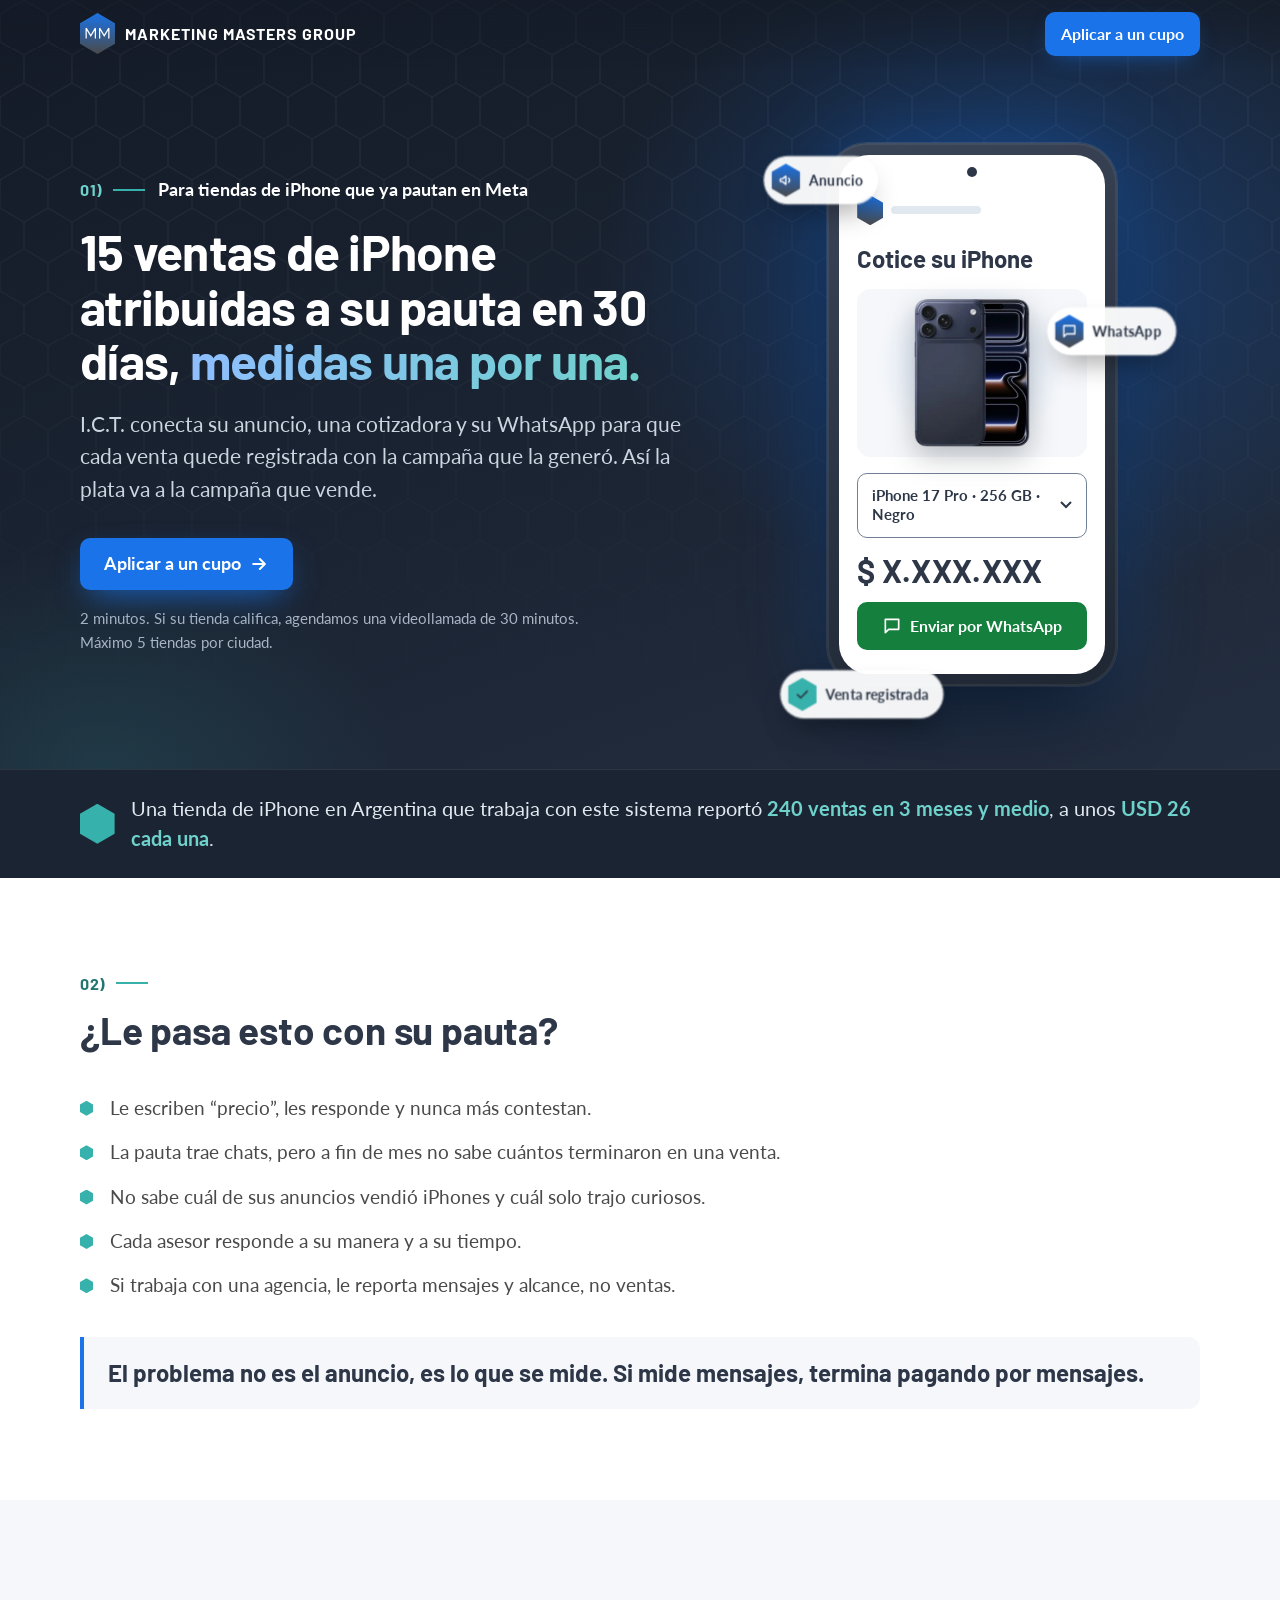
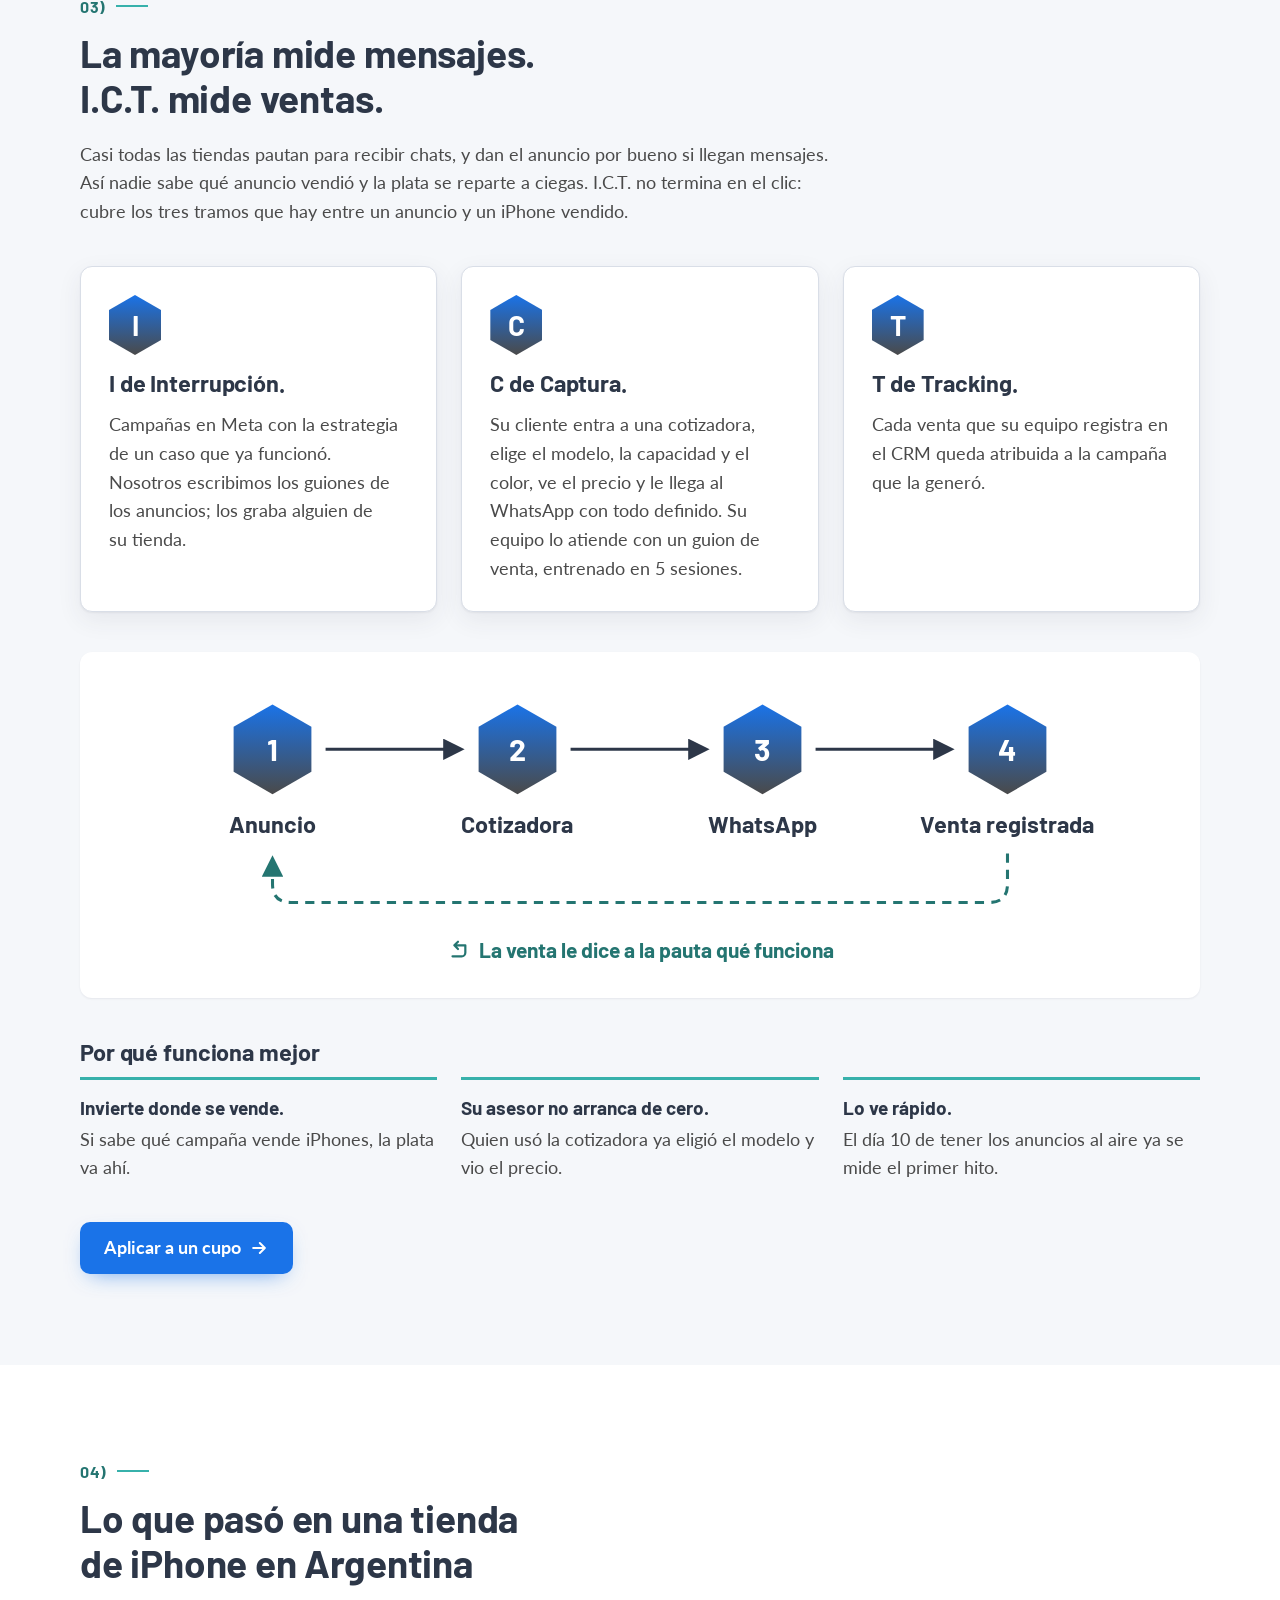
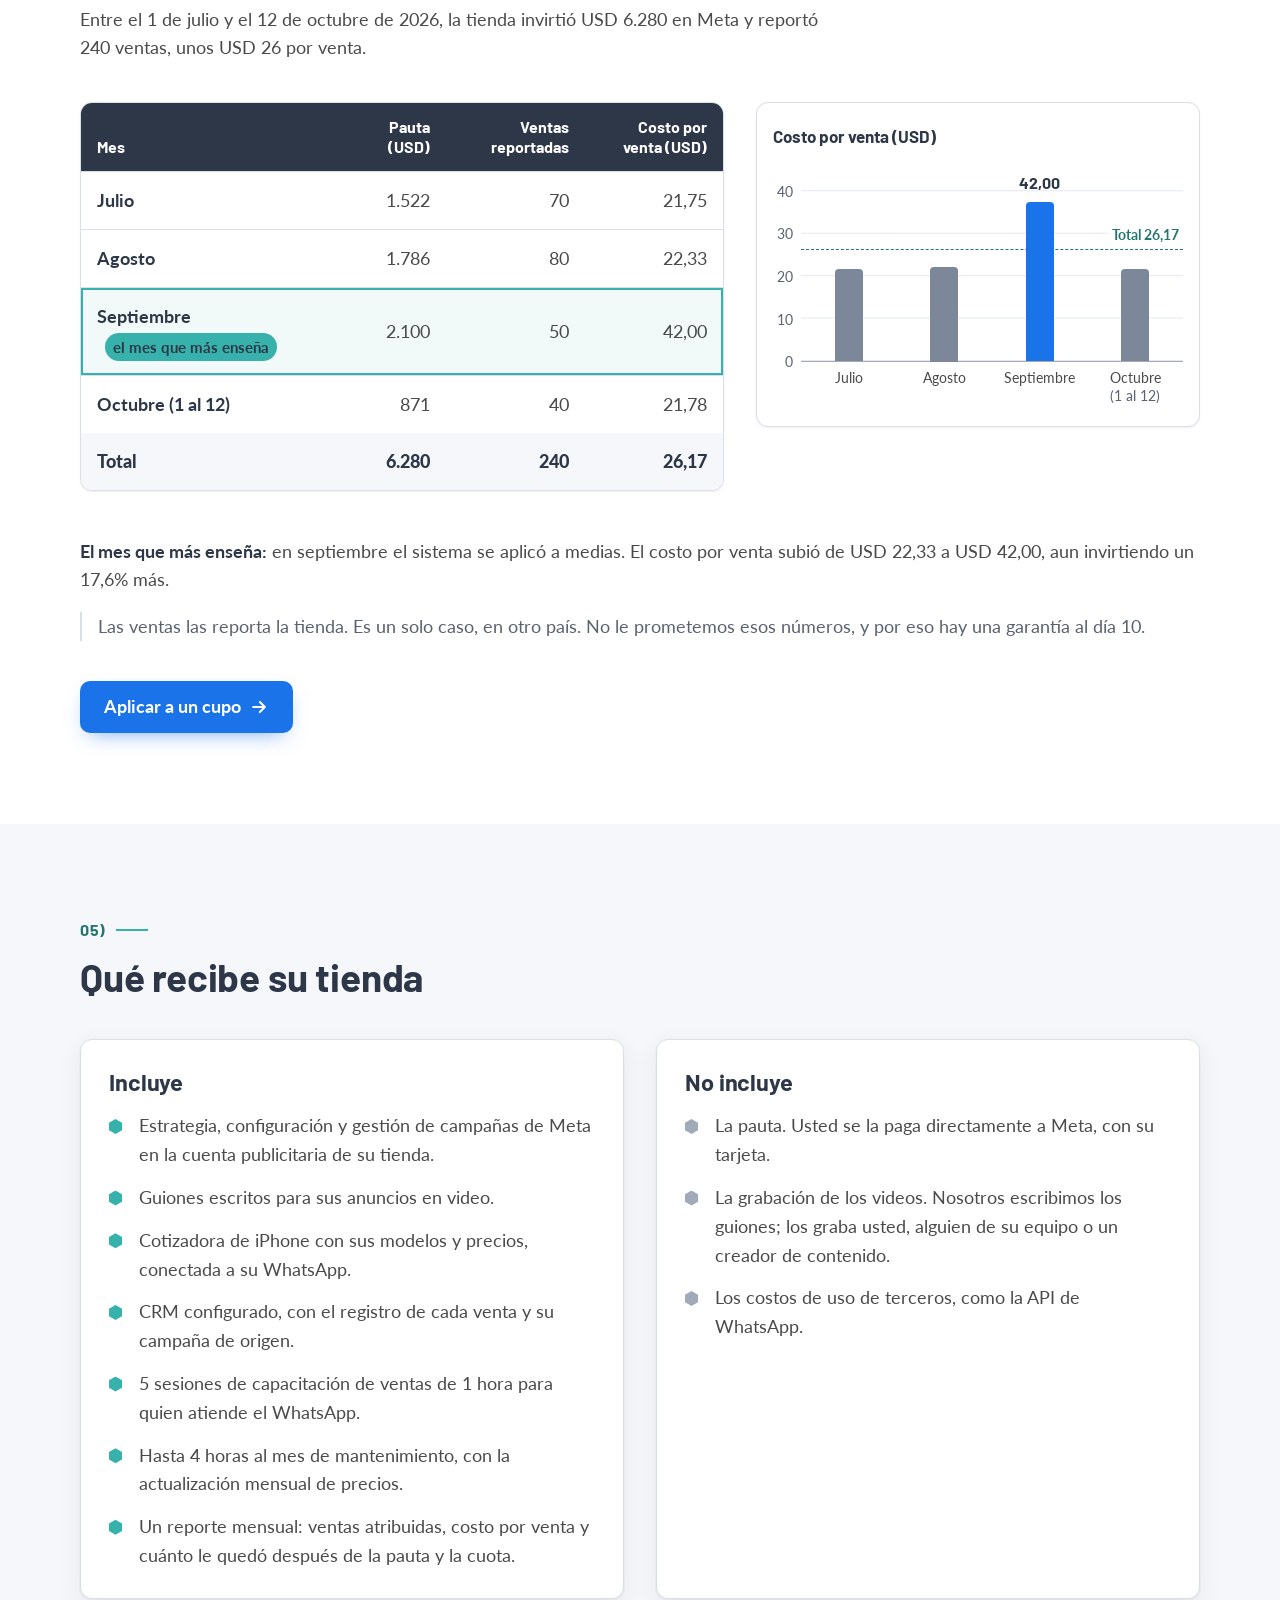
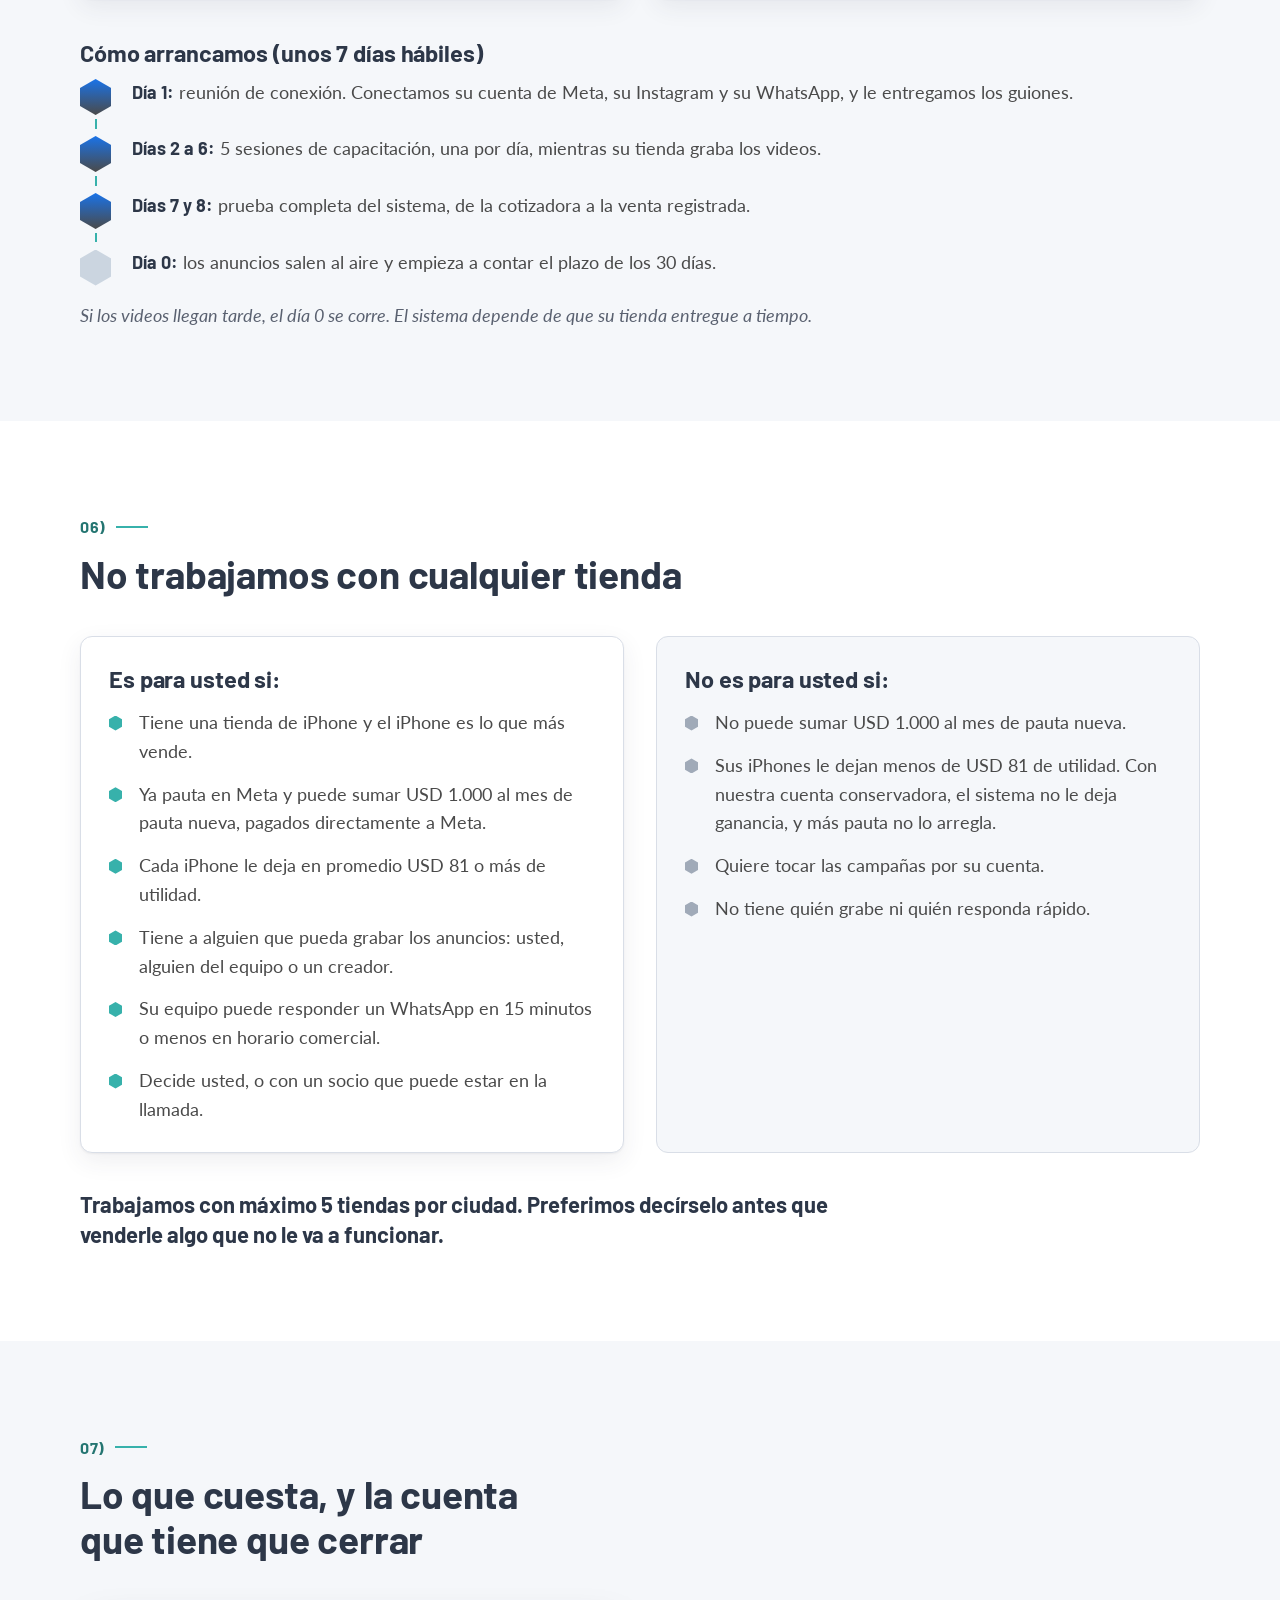
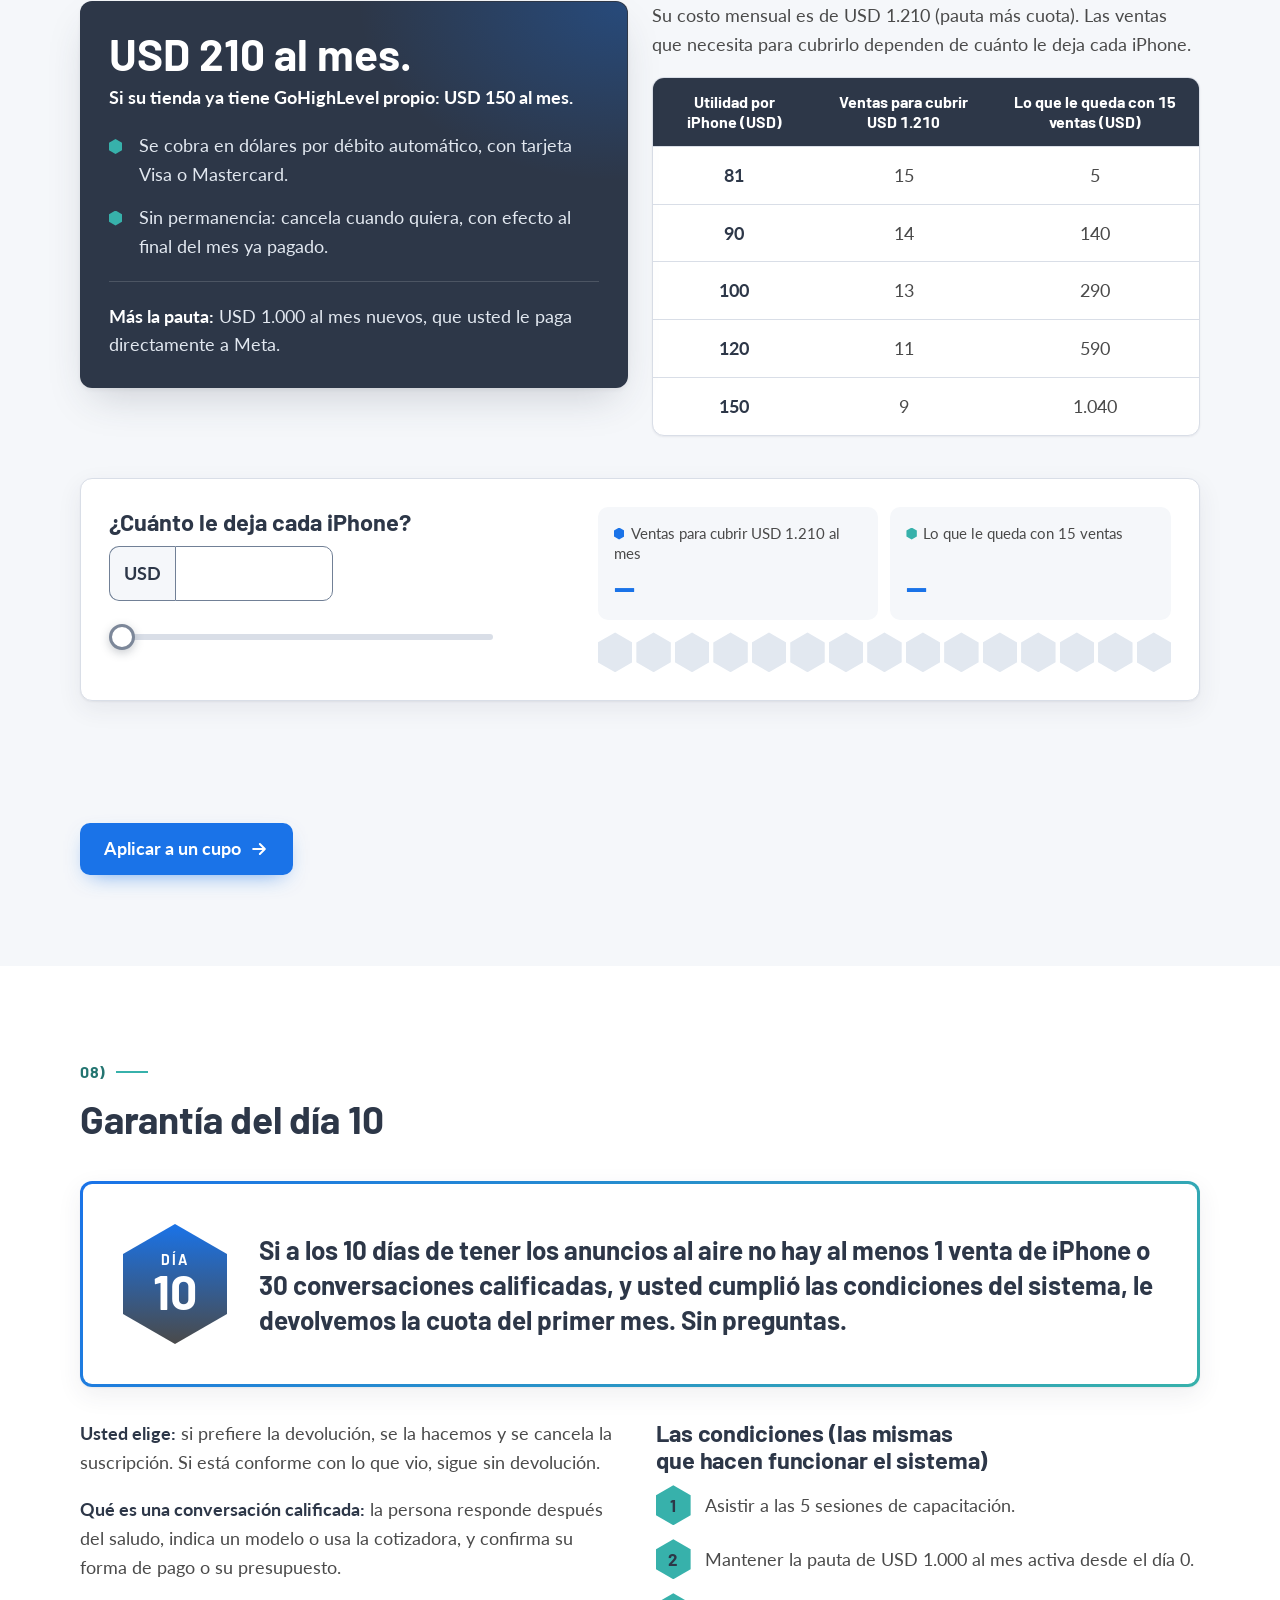
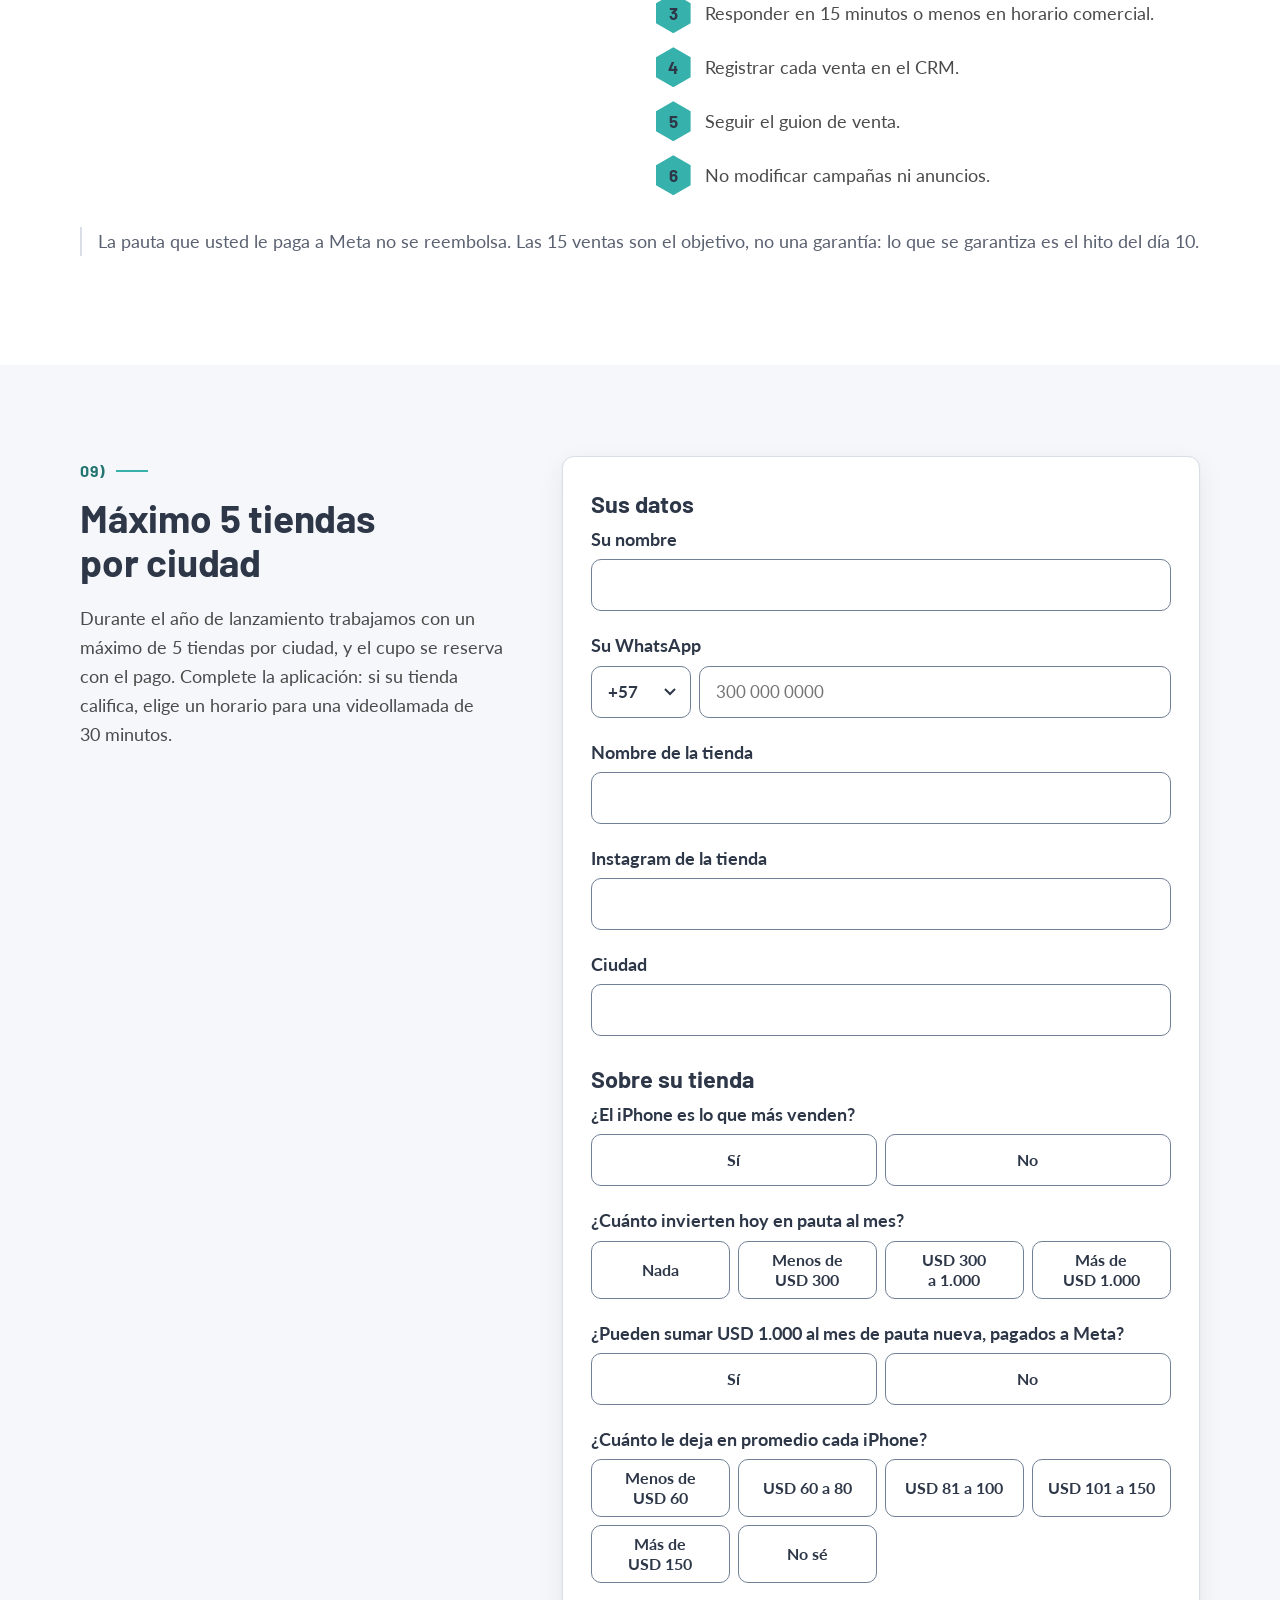
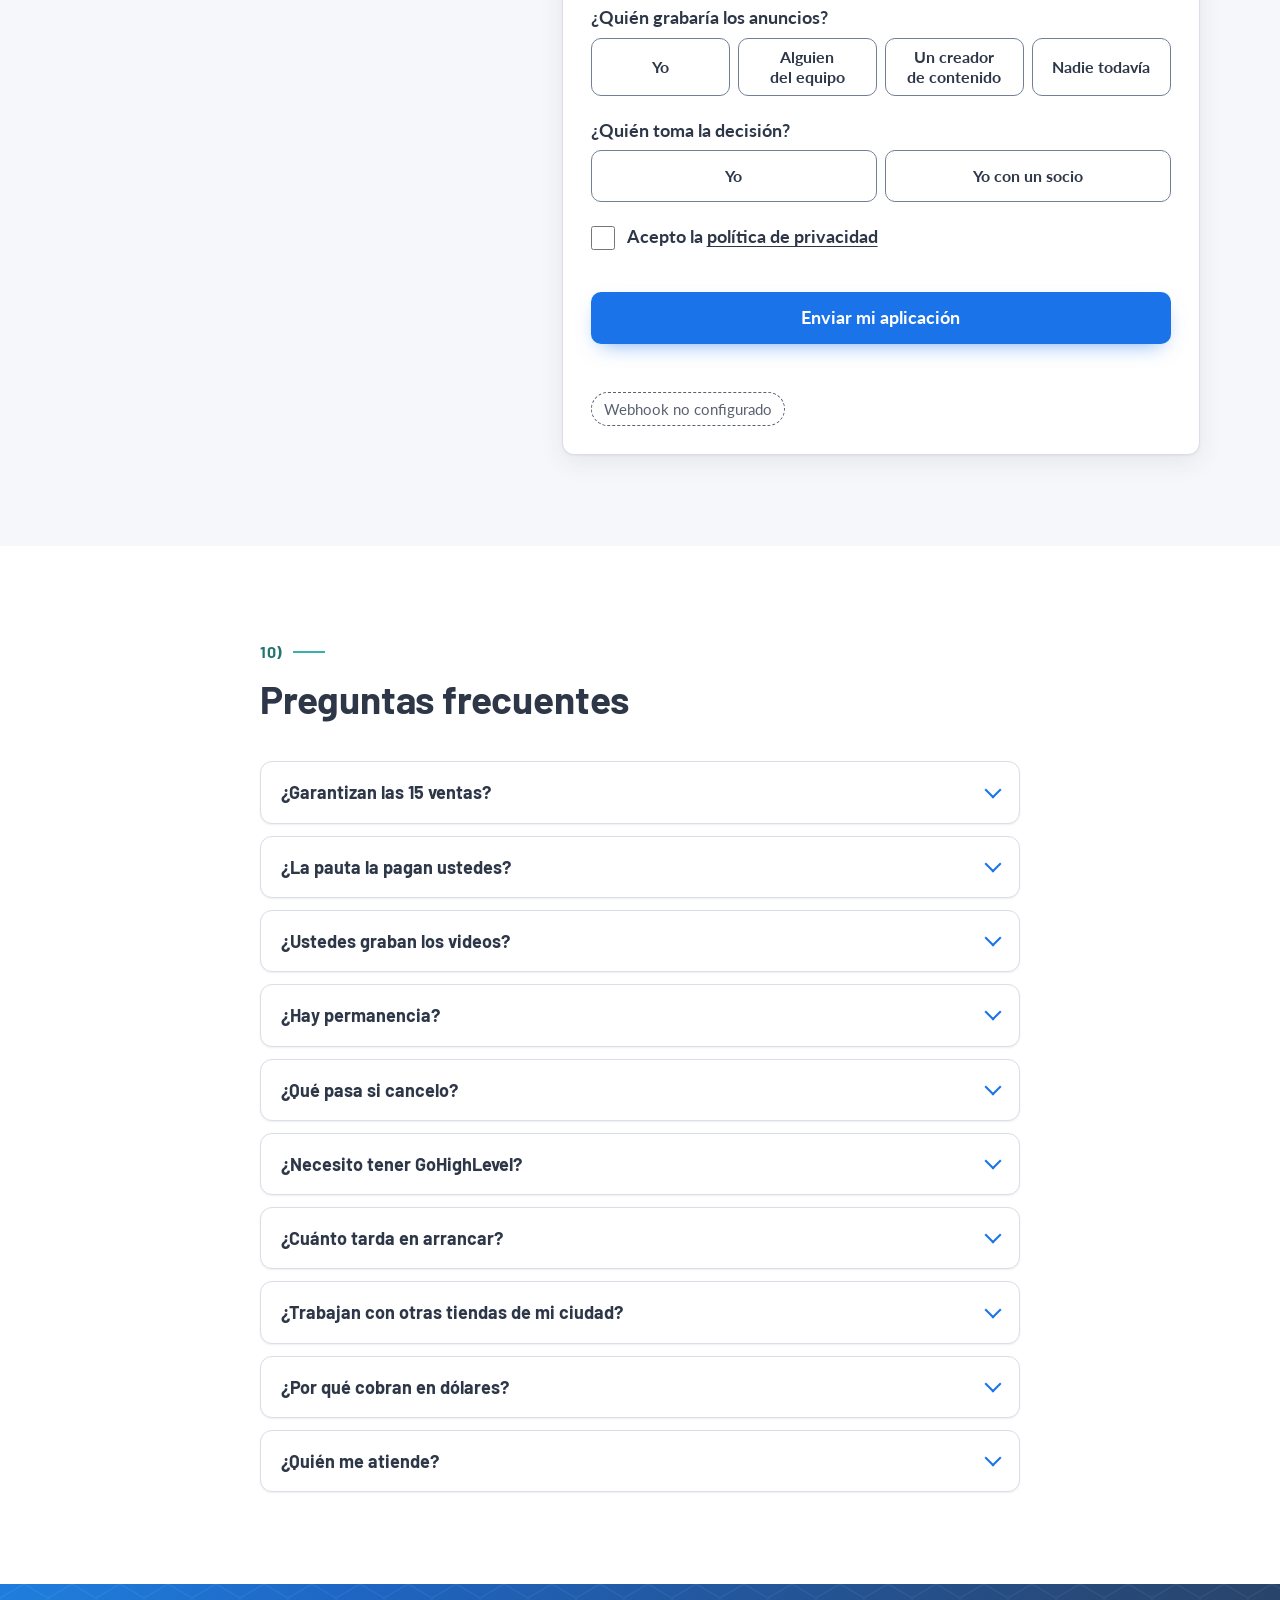
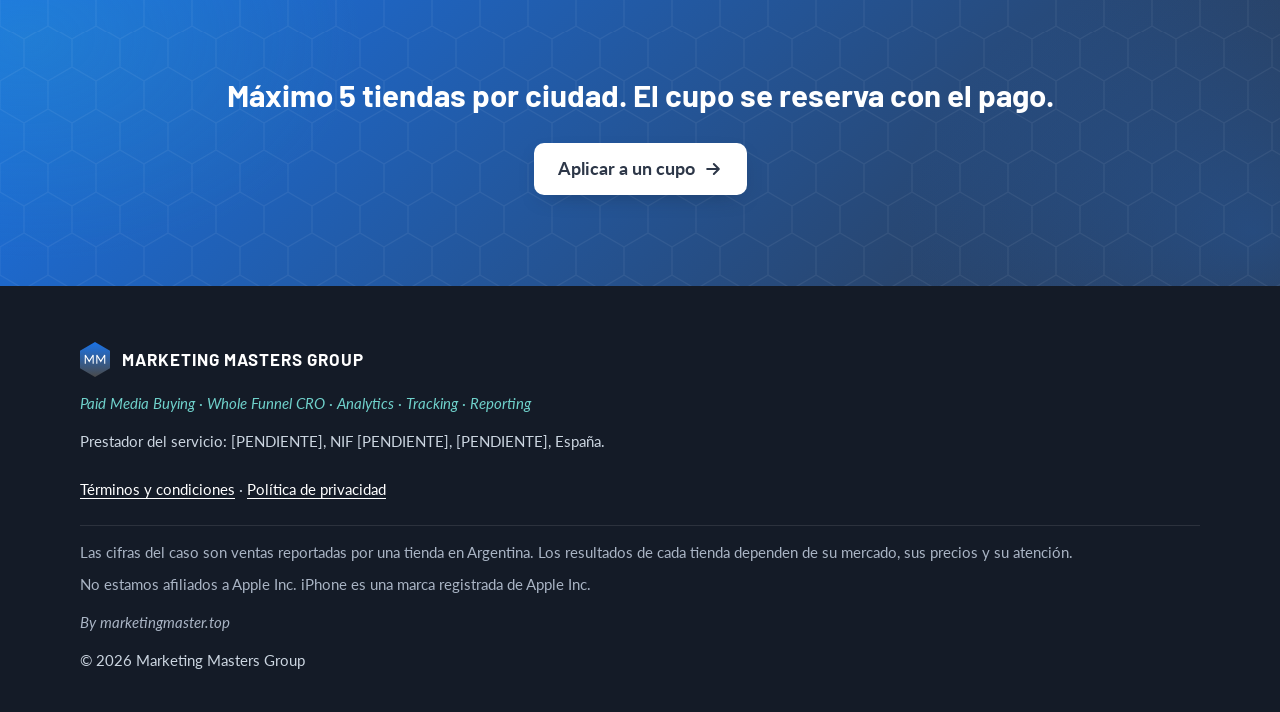
==== index.html @ c6dedbcb "Hero: imagen real del iPhone en la cotizadora, sin el logo de Apple - Reemplaza la silueta genérica " ====
<!DOCTYPE html>
<html lang="es-CO">
<head>
  <meta charset="utf-8">
  <meta name="viewport" content="width=device-width, initial-scale=1, viewport-fit=cover">
  <title>I.C.T. | Ventas de iPhone medidas una por una — Marketing Masters Group</title>
  <!-- Subtítulo del hero recortado a 155 caracteres o menos (se quitó la segunda frase). -->
  <meta name="description" content="I.C.T. conecta su anuncio, una cotizadora y su WhatsApp para que cada venta quede registrada con la campaña que la generó.">
  <!-- BETA: quitar esta línea cuando salga la versión definitiva. -->
  <meta name="robots" content="noindex, nofollow">
  <meta name="theme-color" content="#2D3748">

  <!-- Open Graph / Twitter.
       [PENDIENTE] og:image, twitter:image y og:url tienen que ser URLs ABSOLUTAS
       (https://dominio/...) para que Facebook y WhatsApp muestren la vista previa.
       Completar cuando se defina el dominio. -->
  <meta property="og:type" content="website">
  <meta property="og:locale" content="es_CO">
  <meta property="og:site_name" content="Marketing Masters Group">
  <meta property="og:title" content="I.C.T. | Ventas de iPhone medidas una por una — Marketing Masters Group">
  <meta property="og:description" content="I.C.T. conecta su anuncio, una cotizadora y su WhatsApp para que cada venta quede registrada con la campaña que la generó.">
  <meta property="og:image" content="assets/img/og-image.png">
  <meta property="og:image:width" content="1200">
  <meta property="og:image:height" content="630">
  <meta property="og:image:alt" content="15 ventas de iPhone atribuidas a su pauta en 30 días, medidas una por una. Máximo 5 tiendas por ciudad.">
  <meta name="twitter:card" content="summary_large_image">
  <meta name="twitter:title" content="I.C.T. | Ventas de iPhone medidas una por una — Marketing Masters Group">
  <meta name="twitter:description" content="I.C.T. conecta su anuncio, una cotizadora y su WhatsApp para que cada venta quede registrada con la campaña que la generó.">
  <meta name="twitter:image" content="assets/img/og-image.png">

  <link rel="icon" href="assets/img/logo-mmg.svg" type="image/svg+xml">
  <link rel="icon" href="assets/img/favicon-32.png" sizes="32x32" type="image/png">
  <link rel="apple-touch-icon" href="assets/img/apple-touch-icon.png">

  <link rel="preconnect" href="https://fonts.googleapis.com">
  <link rel="preconnect" href="https://fonts.gstatic.com" crossorigin>
  <!-- Google Fonts sin bloquear el primer pintado (display=swap muestra la fuente de respaldo mientras carga). -->
  <link rel="preload" as="style" href="https://fonts.googleapis.com/css2?family=Barlow:wght@700&amp;family=Lato:ital,wght@0,400;0,700;0,900;1,400&amp;display=swap">
  <link rel="stylesheet" href="https://fonts.googleapis.com/css2?family=Barlow:wght@700&amp;family=Lato:ital,wght@0,400;0,700;0,900;1,400&amp;display=swap" media="print" onload="this.media='all'">
  <noscript><link rel="stylesheet" href="https://fonts.googleapis.com/css2?family=Barlow:wght@700&amp;family=Lato:ital,wght@0,400;0,700;0,900;1,400&amp;display=swap"></noscript>
  <link rel="stylesheet" href="assets/css/styles.css">

  <script>
    // Titular A/B: se decide ANTES de pintar para que no parpadee.
    // Prioridad: ?h=a|b en la URL > variante ya vista en la sesión. Si no hay
    // ninguna, main.js aplica CONFIG.titularPorDefecto (el CSS muestra la A).
    (function () {
      try {
        var h = (new URLSearchParams(location.search).get("h") || "").toLowerCase();
        if (h !== "a" && h !== "b") {
          h = String(JSON.parse(sessionStorage.getItem("ict_variante") || "null") || "").toLowerCase();
        }
        if (h === "a" || h === "b") document.documentElement.setAttribute("data-h", h);
      } catch (e) {}
    })();
  </script>
  <link rel="modulepreload" href="config.js">
  <script type="module" src="assets/js/main.js"></script>
</head>
<body class="con-cta-movil">
  <a class="saltar-al-contenido" href="#contenido">Saltar al contenido</a>

  <div id="encabezado" data-cta="#aplicar" data-tema="oscuro" data-progreso></div>

  <main id="contenido">

    <!-- ===================================================================
         01) HERO
         =================================================================== -->
    <section class="hero" id="hero" aria-labelledby="hero-titulo">
      <div class="contenedor hero__interior">
        <div class="hero__texto">
          <p class="hero__antetitulo">
            <span class="numero-seccion">01)</span>
            <span class="hero__antetitulo-texto">Para tiendas de iPhone que ya pautan en Meta</span>
          </p>
          <h1 id="hero-titulo">
            <span class="titular titular--a">15 ventas de iPhone atribuidas a su pauta en 30 días, <span class="resalte">medidas una por una.</span></span>
            <span class="titular titular--b">Un chat no es una venta. <span class="resalte">Sepa cuántos iPhones le vende cada anuncio.</span></span>
          </h1>
          <p class="hero__subtitulo">I.C.T. conecta su anuncio, una cotizadora y su WhatsApp para que cada venta quede registrada con la campaña que la generó. Así la plata va a la campaña que vende.</p>
          <a class="boton boton--primario boton--flecha boton--bloque-movil" href="#aplicar" data-cta="hero">Aplicar a un cupo<svg class="boton__flecha" width="20" height="20" viewBox="0 0 24 24" aria-hidden="true" focusable="false"><path d="M5 12h13M13 6l6 6-6 6" fill="none" stroke="currentColor" stroke-width="2.4" stroke-linecap="round" stroke-linejoin="round"/></svg></a>
          <p class="hero__debajo-boton">2 minutos. Si su tienda califica, agendamos una videollamada de 30 minutos. Máximo 5 tiendas por ciudad.</p>
        </div>

        <!-- Si CONFIG.videoHero tiene URL, main.js reemplaza el mock por el video. -->
        <div class="hero__visual" id="hero-visual">
          <div class="escena" data-inclinar>
            <div class="telefono-mock" role="img" aria-label="Ilustración de una cotizadora de iPhone conectada a WhatsApp">
              <div class="telefono-mock__pantalla">
                <div class="mock__tienda"><span class="mock__tienda-logo"></span><span class="mock__tienda-linea"></span></div>
                <p class="mock__titulo">Cotice su iPhone</p>
                <div class="mock__producto">
                  <!-- Imagen enviada por Jared, con el logo de Apple retirado (regla 6 de CLAUDE.md). -->
                  <picture>
                    <source srcset="assets/img/iphone-cotizadora.webp" type="image/webp">
                    <img src="assets/img/iphone-cotizadora.png" alt="" width="281" height="360" decoding="async">
                  </picture>
                </div>
                <div class="mock__selector">
                  <span>iPhone 17 Pro · 256 GB · Negro</span>
                  <svg width="12" height="8" viewBox="0 0 12 8" aria-hidden="true"><path d="M1 1l5 5 5-5" fill="none" stroke="#2D3748" stroke-width="2"/></svg>
                </div>
                <p class="mock__precio">$ X.XXX.XXX</p>
                <div class="mock__boton">
                  <svg width="20" height="20" viewBox="0 0 24 24" aria-hidden="true"><path d="M4 4h16v12H8l-4 4z" fill="none" stroke="currentColor" stroke-width="2" stroke-linejoin="round"/></svg>
                  Enviar por WhatsApp
                </div>
              </div>
            </div>
            <div class="flotante flotante--anuncio" aria-hidden="true">
              <div class="flotante__interior">
                <span class="flotante__icono"><svg width="16" height="16" viewBox="0 0 24 24"><path d="M4 10v4h3l5 4V6L7 10H4zM16 9a4 4 0 0 1 0 6" fill="none" stroke="currentColor" stroke-width="2" stroke-linecap="round" stroke-linejoin="round"/></svg></span>Anuncio
              </div>
            </div>
            <div class="flotante flotante--whatsapp" aria-hidden="true">
              <div class="flotante__interior">
                <span class="flotante__icono"><svg width="16" height="16" viewBox="0 0 24 24"><path d="M4 4h16v12H8l-4 4z" fill="none" stroke="currentColor" stroke-width="2" stroke-linejoin="round"/></svg></span>WhatsApp
              </div>
            </div>
            <div class="flotante flotante--venta" aria-hidden="true">
              <div class="flotante__interior">
                <span class="flotante__icono"><svg width="16" height="16" viewBox="0 0 24 24"><path d="M5 12.5l4.5 4.5L19 7.5" fill="none" stroke="currentColor" stroke-width="2.4" stroke-linecap="round" stroke-linejoin="round"/></svg></span>Venta registrada
              </div>
            </div>
          </div>
        </div>
      </div>
    </section>

    <!-- Franja de prueba -->
    <div class="franja-prueba">
      <div class="contenedor franja-prueba__interior">
        <span class="hex hex--chico" aria-hidden="true"></span>
        <p>Una tienda de iPhone en Argentina que trabaja con este sistema reportó <strong>240 ventas en 3 meses y medio</strong>, a unos <strong>USD 26 cada una</strong>.</p>
      </div>
    </div>

    <!-- Franja de cupos: solo se muestra si CONFIG.cupos tiene datos reales. -->
    <div class="cupos" id="cupos" hidden>
      <div class="contenedor">
        <ul class="chips" role="list" aria-label="Cupos por ciudad"></ul>
      </div>
    </div>

    <!-- ===================================================================
         02) EL PROBLEMA
         =================================================================== -->
    <section class="seccion" id="problema" aria-labelledby="problema-titulo">
      <div class="contenedor">
        <div class="seccion__cabecera revelar">
          <p class="numero-seccion">02)</p>
          <h2 id="problema-titulo">¿Le pasa esto con su pauta?</h2>
        </div>
        <ul class="lista-hex problema__lista revelar" role="list">
          <li>Le escriben “precio”, les responde y nunca más contestan.</li>
          <li>La pauta trae chats, pero a fin de mes no sabe cuántos terminaron en una venta.</li>
          <li>No sabe cuál de sus anuncios vendió iPhones y cuál solo trajo curiosos.</li>
          <li>Cada asesor responde a su manera y a su tiempo.</li>
          <!-- [PENDIENTE] validar este punto. Para quitarlo, borrar el <li> con data-pendiente="validar-agencias". -->
          <li data-pendiente="validar-agencias">Si trabaja con una agencia, le reporta mensajes y alcance, no ventas.</li>
        </ul>
        <p class="destacado revelar">El problema no es el anuncio, es lo que se mide. Si mide mensajes, termina pagando por mensajes.</p>
      </div>
    </section>

    <!-- ===================================================================
         03) CONTRASTE E I.C.T.
         =================================================================== -->
    <section class="seccion seccion--suave" id="ict" aria-labelledby="ict-titulo">
      <div class="contenedor">
        <div class="seccion__cabecera revelar">
          <p class="numero-seccion">03)</p>
          <h2 id="ict-titulo">La mayoría mide mensajes. I.C.T. mide ventas.</h2>
          <p>Casi todas las tiendas pautan para recibir chats, y dan el anuncio por bueno si llegan mensajes. Así nadie sabe qué anuncio vendió y la plata se reparte a ciegas. I.C.T. no termina en el clic: cubre los tres tramos que hay entre un anuncio y un iPhone vendido.</p>
        </div>

        <div class="tarjetas-ict">
          <article class="tarjeta tarjeta--foco tarjeta-ict revelar">
            <span class="hex" aria-hidden="true">I</span>
            <h3>I de Interrupción.</h3>
            <p>Campañas en Meta con la estrategia de un caso que ya funcionó. Nosotros escribimos los guiones de los anuncios; los graba alguien de su tienda.</p>
          </article>
          <article class="tarjeta tarjeta--foco tarjeta-ict revelar">
            <span class="hex" aria-hidden="true">C</span>
            <h3>C de Captura.</h3>
            <p>Su cliente entra a una cotizadora, elige el modelo, la capacidad y el color, ve el precio y le llega al WhatsApp con todo definido. Su equipo lo atiende con un guion de venta, entrenado en 5 sesiones.</p>
          </article>
          <article class="tarjeta tarjeta--foco tarjeta-ict revelar">
            <span class="hex" aria-hidden="true">T</span>
            <h3>T de Tracking.</h3>
            <p>Cada venta que su equipo registra en el CRM queda atribuida a la campaña que la generó.</p>
          </article>
        </div>

        <figure class="flujo revelar">
          <!-- Escritorio: horizontal -->
          <svg class="flujo__h" viewBox="0 0 960 232" role="img" aria-labelledby="flujo-h-titulo flujo-h-desc">
            <title id="flujo-h-titulo">Recorrido de una venta con I.C.T.</title>
            <desc id="flujo-h-desc">Paso 1: anuncio. Paso 2: cotizadora. Paso 3: WhatsApp. Paso 4: venta registrada. Una flecha vuelve de la venta al anuncio.</desc>
            <defs>
              <linearGradient id="flujo-h-grad" x1="0" y1="0" x2="0" y2="1">
                <stop offset="0" stop-color="#1A73E8"/><stop offset="1" stop-color="#4A4A4A"/>
              </linearGradient>
              <marker id="flujo-h-flecha" viewBox="0 0 10 10" refX="8" refY="5" markerWidth="7" markerHeight="7" orient="auto-start-reverse">
                <path d="M0 0L10 5L0 10z" fill="#2D3748"/>
              </marker>
              <marker id="flujo-h-vuelta" viewBox="0 0 10 10" refX="8" refY="5" markerWidth="7" markerHeight="7" orient="auto-start-reverse">
                <path d="M0 0L10 5L0 10z" fill="#247571"/>
              </marker>
            </defs>
            <g class="flujo__paso" style="--i:0">
              <polygon points="120,20 158.1,42 158.1,86 120,108 81.9,86 81.9,42" fill="url(#flujo-h-grad)"/>
              <text class="flujo__numero" x="120" y="75" font-size="30" text-anchor="middle">1</text>
              <text x="120" y="146" font-size="23" text-anchor="middle">Anuncio</text>
            </g>
            <g class="flujo__paso" style="--i:1">
              <polygon points="360,20 398.1,42 398.1,86 360,108 321.9,86 321.9,42" fill="url(#flujo-h-grad)"/>
              <text class="flujo__numero" x="360" y="75" font-size="30" text-anchor="middle">2</text>
              <text x="360" y="146" font-size="23" text-anchor="middle">Cotizadora</text>
            </g>
            <g class="flujo__paso" style="--i:2">
              <polygon points="600,20 638.1,42 638.1,86 600,108 561.9,86 561.9,42" fill="url(#flujo-h-grad)"/>
              <text class="flujo__numero" x="600" y="75" font-size="30" text-anchor="middle">3</text>
              <text x="600" y="146" font-size="23" text-anchor="middle">WhatsApp</text>
            </g>
            <g class="flujo__paso" style="--i:3">
              <polygon points="840,20 878.1,42 878.1,86 840,108 801.9,86 801.9,42" fill="url(#flujo-h-grad)"/>
              <text class="flujo__numero" x="840" y="75" font-size="30" text-anchor="middle">4</text>
              <text x="840" y="146" font-size="23" text-anchor="middle">Venta registrada</text>
            </g>
            <line class="flujo__linea" style="--i:0" pathLength="1" x1="172" y1="64" x2="304" y2="64" stroke="#2D3748" stroke-width="3" marker-end="url(#flujo-h-flecha)"/>
            <line class="flujo__linea" style="--i:1" pathLength="1" x1="412" y1="64" x2="544" y2="64" stroke="#2D3748" stroke-width="3" marker-end="url(#flujo-h-flecha)"/>
            <line class="flujo__linea" style="--i:2" pathLength="1" x1="652" y1="64" x2="784" y2="64" stroke="#2D3748" stroke-width="3" marker-end="url(#flujo-h-flecha)"/>
            <path class="flujo__vuelta" d="M840 166V196Q840 214 822 214H138Q120 214 120 196V172" fill="none" stroke="#247571" stroke-width="3" stroke-dasharray="9 7" marker-end="url(#flujo-h-vuelta)"/>
          </svg>

          <!-- Móvil: vertical -->
          <svg class="flujo__v" viewBox="0 0 360 512" role="img" aria-labelledby="flujo-v-titulo flujo-v-desc">
            <title id="flujo-v-titulo">Recorrido de una venta con I.C.T.</title>
            <desc id="flujo-v-desc">Paso 1: anuncio. Paso 2: cotizadora. Paso 3: WhatsApp. Paso 4: venta registrada. Una flecha vuelve de la venta al anuncio.</desc>
            <defs>
              <linearGradient id="flujo-v-grad" x1="0" y1="0" x2="0" y2="1">
                <stop offset="0" stop-color="#1A73E8"/><stop offset="1" stop-color="#4A4A4A"/>
              </linearGradient>
              <marker id="flujo-v-flecha" viewBox="0 0 10 10" refX="8" refY="5" markerWidth="7" markerHeight="7" orient="auto-start-reverse">
                <path d="M0 0L10 5L0 10z" fill="#2D3748"/>
              </marker>
              <marker id="flujo-v-vuelta" viewBox="0 0 10 10" refX="8" refY="5" markerWidth="7" markerHeight="7" orient="auto-start-reverse">
                <path d="M0 0L10 5L0 10z" fill="#247571"/>
              </marker>
            </defs>
            <g class="flujo__paso" style="--i:0">
              <polygon points="104,16 138.64,36 138.64,76 104,96 69.36,76 69.36,36" fill="url(#flujo-v-grad)"/>
              <text class="flujo__numero" x="104" y="66" font-size="28" text-anchor="middle">1</text>
              <text x="160" y="64" font-size="23">Anuncio</text>
            </g>
            <g class="flujo__paso" style="--i:1">
              <polygon points="104,152 138.64,172 138.64,212 104,232 69.36,212 69.36,172" fill="url(#flujo-v-grad)"/>
              <text class="flujo__numero" x="104" y="202" font-size="28" text-anchor="middle">2</text>
              <text x="160" y="200" font-size="23">Cotizadora</text>
            </g>
            <g class="flujo__paso" style="--i:2">
              <polygon points="104,288 138.64,308 138.64,348 104,368 69.36,348 69.36,308" fill="url(#flujo-v-grad)"/>
              <text class="flujo__numero" x="104" y="338" font-size="28" text-anchor="middle">3</text>
              <text x="160" y="336" font-size="23">WhatsApp</text>
            </g>
            <g class="flujo__paso" style="--i:3">
              <polygon points="104,424 138.64,444 138.64,484 104,504 69.36,484 69.36,444" fill="url(#flujo-v-grad)"/>
              <text class="flujo__numero" x="104" y="474" font-size="28" text-anchor="middle">4</text>
              <text x="160" y="472" font-size="23">Venta registrada</text>
            </g>
            <line class="flujo__linea" style="--i:0" pathLength="1" x1="104" y1="104" x2="104" y2="140" stroke="#2D3748" stroke-width="3" marker-end="url(#flujo-v-flecha)"/>
            <line class="flujo__linea" style="--i:1" pathLength="1" x1="104" y1="240" x2="104" y2="276" stroke="#2D3748" stroke-width="3" marker-end="url(#flujo-v-flecha)"/>
            <line class="flujo__linea" style="--i:2" pathLength="1" x1="104" y1="376" x2="104" y2="412" stroke="#2D3748" stroke-width="3" marker-end="url(#flujo-v-flecha)"/>
            <path class="flujo__vuelta" d="M62 464H32Q22 464 22 454V66Q22 56 32 56H58" fill="none" stroke="#247571" stroke-width="3" stroke-dasharray="9 7" marker-end="url(#flujo-v-vuelta)"/>
          </svg>

          <figcaption>
            <svg width="22" height="22" viewBox="0 0 24 24" aria-hidden="true"><path d="M20 8H8.5M12 4L8 8l4 4M20 8v8a4 4 0 0 1-4 4H6" fill="none" stroke="#247571" stroke-width="2.4" stroke-linecap="round" stroke-linejoin="round"/></svg>
            La venta le dice a la pauta qué funciona
          </figcaption>
        </figure>

        <div class="por-que revelar">
          <h3>Por qué funciona mejor</h3>
          <ul class="por-que__lista" role="list">
            <li><strong>Invierte donde se vende.</strong> Si sabe qué campaña vende iPhones, la plata va ahí.</li>
            <li><strong>Su asesor no arranca de cero.</strong> Quien usó la cotizadora ya eligió el modelo y vio el precio.</li>
            <li><strong>Lo ve rápido.</strong> El día 10 de tener los anuncios al aire ya se mide el primer hito.</li>
          </ul>
        </div>

        <div class="acciones-seccion">
          <a class="boton boton--primario boton--flecha boton--bloque-movil" href="#aplicar">Aplicar a un cupo<svg class="boton__flecha" width="20" height="20" viewBox="0 0 24 24" aria-hidden="true" focusable="false"><path d="M5 12h13M13 6l6 6-6 6" fill="none" stroke="currentColor" stroke-width="2.4" stroke-linecap="round" stroke-linejoin="round"/></svg></a>
        </div>
      </div>
    </section>

    <!-- ===================================================================
         04) EL CASO
         =================================================================== -->
    <section class="seccion" id="caso" aria-labelledby="caso-titulo">
      <div class="contenedor">
        <div class="seccion__cabecera revelar">
          <p class="numero-seccion">04)</p>
          <h2 id="caso-titulo">Lo que pasó en una tienda de iPhone en Argentina</h2>
          <p>Entre el 1 de julio y el 12 de octubre de 2026, la tienda invirtió USD 6.280 en Meta y reportó 240 ventas, unos USD 26 por venta.</p>
        </div>

        <div class="caso__datos">
          <div class="revelar">
            <table class="tabla tabla--caso" role="table" aria-labelledby="caso-titulo">
              <thead role="rowgroup">
                <tr role="row">
                  <th scope="col" role="columnheader">Mes</th>
                  <th scope="col" role="columnheader">Pauta (USD)</th>
                  <th scope="col" role="columnheader">Ventas reportadas</th>
                  <th scope="col" role="columnheader">Costo por venta (USD)</th>
                </tr>
              </thead>
              <tbody role="rowgroup">
                <tr role="row">
                  <th scope="row" role="rowheader">Julio</th>
                  <td role="cell" data-etiqueta="Pauta (USD)">1.522</td>
                  <td role="cell" data-etiqueta="Ventas reportadas">70</td>
                  <td role="cell" data-etiqueta="Costo por venta (USD)">21,75</td>
                </tr>
                <tr role="row">
                  <th scope="row" role="rowheader">Agosto</th>
                  <td role="cell" data-etiqueta="Pauta (USD)">1.786</td>
                  <td role="cell" data-etiqueta="Ventas reportadas">80</td>
                  <td role="cell" data-etiqueta="Costo por venta (USD)">22,33</td>
                </tr>
                <tr role="row" class="es-destacada">
                  <th scope="row" role="rowheader">Septiembre <span class="etiqueta-mes">el mes que más enseña</span></th>
                  <td role="cell" data-etiqueta="Pauta (USD)">2.100</td>
                  <td role="cell" data-etiqueta="Ventas reportadas">50</td>
                  <td role="cell" data-etiqueta="Costo por venta (USD)">42,00</td>
                </tr>
                <tr role="row">
                  <th scope="row" role="rowheader">Octubre (1 al 12)</th>
                  <td role="cell" data-etiqueta="Pauta (USD)">871</td>
                  <td role="cell" data-etiqueta="Ventas reportadas">40</td>
                  <td role="cell" data-etiqueta="Costo por venta (USD)">21,78</td>
                </tr>
              </tbody>
              <tfoot role="rowgroup">
                <tr role="row">
                  <th scope="row" role="rowheader">Total</th>
                  <td role="cell" data-etiqueta="Pauta (USD)">6.280</td>
                  <td role="cell" data-etiqueta="Ventas reportadas">240</td>
                  <td role="cell" data-etiqueta="Costo por venta (USD)">26,17</td>
                </tr>
              </tfoot>
            </table>
          </div>
          <figure class="grafico revelar">
            <figcaption class="grafico__titulo">Costo por venta (USD)</figcaption>
            <div class="grafico__lienzo" role="img" aria-label="Costo por venta (USD): Julio 21,75; Agosto 22,33; Septiembre 42,00; Octubre (1 al 12) 21,78; Total 26,17">
              <div class="grafico__ejes" aria-hidden="true">
                <span style="--v:40">40</span><span style="--v:30">30</span><span style="--v:20">20</span><span style="--v:10">10</span><span style="--v:0">0</span>
              </div>
              <div class="grafico__plano" aria-hidden="true">
                <div class="grafico__total" style="--v:26.17"><span>Total 26,17</span></div>
                <div class="grafico__col" style="--v:21.75; --i:0" data-valor="USD 21,75"><span class="grafico__barra"></span><span class="grafico__mes">Julio</span></div>
                <div class="grafico__col" style="--v:22.33; --i:1" data-valor="USD 22,33"><span class="grafico__barra"></span><span class="grafico__mes">Agosto</span></div>
                <div class="grafico__col es-destacada" style="--v:42; --i:2" data-valor="USD 42,00"><span class="grafico__valor">42,00</span><span class="grafico__barra"></span><span class="grafico__mes">Septiembre</span></div>
                <div class="grafico__col" style="--v:21.78; --i:3" data-valor="USD 21,78"><span class="grafico__barra"></span><span class="grafico__mes">Octubre <small>(1 al 12)</small></span></div>
              </div>
            </div>
          </figure>
        </div>

        <p class="caso__ensena revelar"><strong>El mes que más enseña:</strong> en septiembre el sistema se aplicó a medias. El costo por venta subió de USD 22,33 a USD 42,00, aun invirtiendo un 17,6% más.</p>
        <p class="letra-chica revelar">Las ventas las reporta la tienda. Es un solo caso, en otro país. No le prometemos esos números, y por eso hay una garantía al día 10.</p>

        <!-- [PENDIENTE] Captura del Administrador de anuncios (CONFIG.capturaCaso). Sin imagen, este bloque se elimina. -->
        <figure class="caso__captura" id="caso-captura" hidden></figure>

        <div class="acciones-seccion">
          <a class="boton boton--primario boton--flecha boton--bloque-movil" href="#aplicar">Aplicar a un cupo<svg class="boton__flecha" width="20" height="20" viewBox="0 0 24 24" aria-hidden="true" focusable="false"><path d="M5 12h13M13 6l6 6-6 6" fill="none" stroke="currentColor" stroke-width="2.4" stroke-linecap="round" stroke-linejoin="round"/></svg></a>
        </div>
      </div>
    </section>

    <!-- ===================================================================
         05) QUÉ INCLUYE Y CÓMO ARRANCAMOS
         =================================================================== -->
    <section class="seccion seccion--suave" id="incluye" aria-labelledby="incluye-titulo">
      <div class="contenedor">
        <div class="seccion__cabecera revelar">
          <p class="numero-seccion">05)</p>
          <h2 id="incluye-titulo">Qué recibe su tienda</h2>
        </div>

        <div class="grilla-2 incluye">
          <div class="tarjeta tarjeta--foco revelar">
            <h3>Incluye</h3>
            <ul class="lista-hex" role="list">
              <li>Estrategia, configuración y gestión de campañas de Meta en la cuenta publicitaria de su tienda.</li>
              <li>Guiones escritos para sus anuncios en video.</li>
              <li>Cotizadora de iPhone con sus modelos y precios, conectada a su WhatsApp.</li>
              <li>CRM configurado, con el registro de cada venta y su campaña de origen.</li>
              <li>5 sesiones de capacitación de ventas de 1 hora para quien atiende el WhatsApp.</li>
              <li>Hasta 4 horas al mes de mantenimiento, con la actualización mensual de precios.</li>
              <li>Un reporte mensual: ventas atribuidas, costo por venta y cuánto le quedó después de la pauta y la cuota.</li>
            </ul>
          </div>
          <div class="tarjeta tarjeta--no revelar">
            <h3>No incluye</h3>
            <ul class="lista-hex lista-hex--gris" role="list">
              <li>La pauta. Usted se la paga directamente a Meta, con su tarjeta.</li>
              <li>La grabación de los videos. Nosotros escribimos los guiones; los graba usted, alguien de su equipo o un creador de contenido.</li>
              <li>Los costos de uso de terceros, como la API de WhatsApp.</li>
            </ul>
          </div>
        </div>

        <div class="cronograma revelar">
          <h3>Cómo arrancamos (unos 7 días hábiles)</h3>
          <ol class="linea-tiempo" role="list">
            <li><strong>Día 1:</strong> reunión de conexión. Conectamos su cuenta de Meta, su Instagram y su WhatsApp, y le entregamos los guiones.</li>
            <li><strong>Días 2 a 6:</strong> 5 sesiones de capacitación, una por día, mientras su tienda graba los videos.</li>
            <li><strong>Días 7 y 8:</strong> prueba completa del sistema, de la cotizadora a la venta registrada.</li>
            <li><strong>Día 0:</strong> los anuncios salen al aire y empieza a contar el plazo de los 30 días.</li>
          </ol>
          <p class="nota">Si los videos llegan tarde, el día 0 se corre. El sistema depende de que su tienda entregue a tiempo.</p>
        </div>
      </div>
    </section>

    <!-- ===================================================================
         06) PARA QUIÉN ES Y PARA QUIÉN NO
         =================================================================== -->
    <section class="seccion para-quien" id="para-quien" aria-labelledby="para-quien-titulo">
      <div class="contenedor">
        <div class="seccion__cabecera revelar">
          <p class="numero-seccion">06)</p>
          <h2 id="para-quien-titulo">No trabajamos con cualquier tienda</h2>
        </div>

        <div class="grilla-2">
          <div class="tarjeta tarjeta--foco revelar">
            <h3>Es para usted si:</h3>
            <ul class="lista-hex" role="list">
              <li>Tiene una tienda de iPhone y el iPhone es lo que más vende.</li>
              <li>Ya pauta en Meta y puede sumar USD 1.000 al mes de pauta nueva, pagados directamente a Meta.</li>
              <li>Cada iPhone le deja en promedio USD 81 o más de utilidad.</li>
              <li>Tiene a alguien que pueda grabar los anuncios: usted, alguien del equipo o un creador.</li>
              <li>Su equipo puede responder un WhatsApp en 15 minutos o menos en horario comercial.</li>
              <li>Decide usted, o con un socio que puede estar en la llamada.</li>
            </ul>
          </div>
          <div class="tarjeta tarjeta--no revelar">
            <h3>No es para usted si:</h3>
            <ul class="lista-hex lista-hex--gris" role="list">
              <li>No puede sumar USD 1.000 al mes de pauta nueva.</li>
              <li>Sus iPhones le dejan menos de USD 81 de utilidad. Con nuestra cuenta conservadora, el sistema no le deja ganancia, y más pauta no lo arregla.</li>
              <li>Quiere tocar las campañas por su cuenta.</li>
              <li>No tiene quién grabe ni quién responda rápido.</li>
            </ul>
          </div>
        </div>

        <p class="seccion__cierre revelar">Trabajamos con máximo 5 tiendas por ciudad. Preferimos decírselo antes que venderle algo que no le va a funcionar.</p>
      </div>
    </section>

    <!-- ===================================================================
         07) INVERSIÓN Y CUENTA DE RENTABILIDAD
         =================================================================== -->
    <section class="seccion seccion--suave" id="inversion" aria-labelledby="inversion-titulo">
      <div class="contenedor">
        <div class="seccion__cabecera revelar">
          <p class="numero-seccion">07)</p>
          <h2 id="inversion-titulo">Lo que cuesta, y la cuenta que tiene que cerrar</h2>
        </div>

        <div class="precio">
          <div class="tarjeta precio__tarjeta revelar">
            <p class="precio__principal">USD 210 al mes.</p>
            <p class="precio__ghl">Si su tienda ya tiene GoHighLevel propio: USD 150 al mes.</p>
            <ul class="lista-hex" role="list">
              <li>Se cobra en dólares por débito automático, con tarjeta Visa o Mastercard.</li>
              <li>Sin permanencia: cancela cuando quiera, con efecto al final del mes ya pagado.</li>
            </ul>
            <p class="precio__pauta"><strong>Más la pauta:</strong> USD 1.000 al mes nuevos, que usted le paga directamente a Meta.</p>
          </div>

          <div class="revelar">
            <p class="cuenta__texto">Su costo mensual es de USD 1.210 (pauta más cuota). Las ventas que necesita para cubrirlo dependen de cuánto le deja cada iPhone.</p>
            <table class="tabla tabla--cuenta" id="tabla-cuenta" aria-label="Ventas para cubrir USD 1.210 y lo que le queda con 15 ventas, según la utilidad por iPhone">
              <thead>
                <tr>
                  <th scope="col">Utilidad por iPhone (USD)</th>
                  <th scope="col">Ventas para cubrir USD 1.210</th>
                  <th scope="col">Lo que le queda con 15 ventas (USD)</th>
                </tr>
              </thead>
              <tbody>
                <tr><th scope="row">81</th><td>15</td><td>5</td></tr>
                <tr><th scope="row">90</th><td>14</td><td>140</td></tr>
                <tr><th scope="row">100</th><td>13</td><td>290</td></tr>
                <tr><th scope="row">120</th><td>11</td><td>590</td></tr>
                <tr><th scope="row">150</th><td>9</td><td>1.040</td></tr>
              </tbody>
            </table>
          </div>
        </div>

        <!-- Calculadora (main.js). Solo enteros > 0; acepta "1.200" con punto de miles. -->
        <div class="tarjeta calculadora revelar">
          <div class="calculadora__pregunta">
            <label id="calc-etiqueta" for="calc-utilidad">¿Cuánto le deja cada iPhone?</label>
            <div class="calculadora__entrada">
              <span id="calc-moneda">USD</span>
              <input class="control" id="calc-utilidad" type="text" inputmode="numeric" autocomplete="off"
                     aria-labelledby="calc-etiqueta calc-moneda" aria-describedby="calc-ayuda">
            </div>
            <!-- Deslizador sincronizado con el campo (40 a 250). Sin valor hasta que el usuario lo mueve. -->
            <input class="calculadora__rango" id="calc-rango" type="range" min="40" max="250" step="1" value="40"
                   aria-labelledby="calc-etiqueta calc-moneda" data-sin-valor>
            <p class="calculadora__ayuda" id="calc-ayuda" hidden>Escriba un número entero mayor que 0.</p>
          </div>
          <div class="calculadora__resultados-col" aria-live="polite">
            <dl class="calculadora__resultados">
              <div>
                <dt><span class="muestra muestra--costo" aria-hidden="true"></span>Ventas para cubrir USD 1.210 al mes</dt>
                <dd id="calc-ventas">—</dd>
              </div>
              <div>
                <dt><span class="muestra muestra--ganancia" aria-hidden="true"></span>Lo que le queda con 15 ventas</dt>
                <dd id="calc-queda">—</dd>
              </div>
            </dl>
            <!-- Medidor: 15 hexágonos = las 15 ventas. Azul = la parte que cubre los USD 1.210; celeste = lo que queda. -->
            <div class="medidor" id="calc-medidor" aria-hidden="true"></div>
            <p class="calculadora__aviso" id="calc-aviso" hidden>Con esta utilidad, nuestra cuenta conservadora no le deja ganancia. Preferimos decírselo antes de cobrarle.</p>
          </div>
        </div>

        <p class="cuenta__debajo revelar">Si sus iPhones le dejan menos de USD 81, con esta cuenta el sistema no le deja ganancia, y se lo decimos antes de cobrarle. En la llamada hacemos la cuenta con sus números reales.</p>

        <div class="acciones-seccion">
          <a class="boton boton--primario boton--flecha boton--bloque-movil" href="#aplicar">Aplicar a un cupo<svg class="boton__flecha" width="20" height="20" viewBox="0 0 24 24" aria-hidden="true" focusable="false"><path d="M5 12h13M13 6l6 6-6 6" fill="none" stroke="currentColor" stroke-width="2.4" stroke-linecap="round" stroke-linejoin="round"/></svg></a>
        </div>
      </div>
    </section>

    <!-- ===================================================================
         08) GARANTÍA
         =================================================================== -->
    <section class="seccion garantia" id="garantia" aria-labelledby="garantia-titulo">
      <div class="contenedor">
        <div class="seccion__cabecera revelar">
          <p class="numero-seccion">08)</p>
          <h2 id="garantia-titulo">Garantía del día 10</h2>
        </div>

        <div class="garantia__tarjeta revelar">
          <div class="garantia__sello" aria-hidden="true"><small>Día</small><span>10</span></div>
          <p class="garantia__texto">Si a los 10 días de tener los anuncios al aire no hay al menos 1 venta de iPhone o 30 conversaciones calificadas, y usted cumplió las condiciones del sistema, le devolvemos la cuota del primer mes. Sin preguntas.</p>
        </div>

        <div class="garantia__detalle">
          <div class="revelar">
            <p><strong>Usted elige:</strong> si prefiere la devolución, se la hacemos y se cancela la suscripción. Si está conforme con lo que vio, sigue sin devolución.</p>
            <p><strong>Qué es una conversación calificada:</strong> la persona responde después del saludo, indica un modelo o usa la cotizadora, y confirma su forma de pago o su presupuesto.</p>
          </div>
          <div class="revelar">
            <h3>Las condiciones (las mismas que hacen funcionar el sistema)</h3>
            <ol class="condiciones" role="list">
              <li>Asistir a las 5 sesiones de capacitación.</li>
              <li>Mantener la pauta de USD 1.000 al mes activa desde el día 0.</li>
              <li>Responder en 15 minutos o menos en horario comercial.</li>
              <li>Registrar cada venta en el CRM.</li>
              <li>Seguir el guion de venta.</li>
              <li>No modificar campañas ni anuncios.</li>
            </ol>
          </div>
        </div>

        <p class="letra-chica revelar">La pauta que usted le paga a Meta no se reembolsa. Las 15 ventas son el objetivo, no una garantía: lo que se garantiza es el hito del día 10.</p>
      </div>
    </section>

    <!-- ===================================================================
         09) CUPOS Y FORMULARIO
         =================================================================== -->
    <section class="seccion seccion--suave" id="aplicar" aria-labelledby="aplicar-titulo">
      <div class="contenedor aplicar__grid">
        <div class="seccion__cabecera">
          <p class="numero-seccion">09)</p>
          <h2 id="aplicar-titulo">Máximo 5 tiendas por ciudad</h2>
          <p>Durante el año de lanzamiento trabajamos con un máximo de 5 tiendas por ciudad, y el cupo se reserva con el pago. Complete la aplicación: si su tienda califica, elige un horario para una videollamada de 30 minutos.</p>
        </div>

        <div class="tarjeta aplicar__tarjeta">
          <form class="formulario" id="form-aplicacion" method="post" novalidate>
            <div class="formulario__progreso" aria-hidden="true">
              <p class="formulario__paso-texto" data-paso-texto>Paso 1 de 2</p>
              <div class="progreso"><span class="progreso__barra" data-progreso-barra></span></div>
            </div>

            <!-- Paso 1: datos -->
            <fieldset class="formulario__paso" data-paso="1">
              <legend class="formulario__leyenda" tabindex="-1" data-paso-titulo>Sus datos</legend>

              <div class="campo">
                <label for="f-nombre">Su nombre</label>
                <input class="control" id="f-nombre" name="nombre" type="text" autocomplete="name" required aria-describedby="error-nombre">
                <p class="campo__error" id="error-nombre" data-error-de="nombre" hidden></p>
              </div>

              <div class="campo">
                <label for="f-whatsapp">Su WhatsApp</label>
                <div class="telefono">
                  <div class="prefijo">
                    <select class="prefijo__select" id="f-prefijo" name="prefijo" aria-label="Prefijo del país" autocomplete="tel-country-code">
                      <option value="57" selected>+57 Colombia</option>
                      <option value="54">+54 Argentina</option>
                      <option value="56">+56 Chile</option>
                      <option value="593">+593 Ecuador</option>
                      <option value="34">+34 España</option>
                      <option value="1">+1 Estados Unidos</option>
                      <option value="52">+52 México</option>
                      <option value="507">+507 Panamá</option>
                      <option value="51">+51 Perú</option>
                      <option value="58">+58 Venezuela</option>
                      <option value="otro">Otro país</option>
                    </select>
                    <span class="control prefijo__valor" aria-hidden="true" data-prefijo-valor>+57</span>
                  </div>
                  <input class="control" id="f-whatsapp" name="whatsapp" type="tel" inputmode="tel" autocomplete="tel" required aria-describedby="error-whatsapp">
                </div>
                <p class="campo__error" id="error-whatsapp" data-error-de="whatsapp" hidden></p>
              </div>

              <div class="campo">
                <label for="f-tienda">Nombre de la tienda</label>
                <input class="control" id="f-tienda" name="tienda" type="text" autocomplete="organization" required aria-describedby="error-tienda">
                <p class="campo__error" id="error-tienda" data-error-de="tienda" hidden></p>
              </div>

              <div class="campo">
                <label for="f-instagram">Instagram de la tienda</label>
                <input class="control" id="f-instagram" name="instagram" type="text" autocomplete="off" autocapitalize="none" spellcheck="false" required aria-describedby="error-instagram">
                <p class="campo__error" id="error-instagram" data-error-de="instagram" hidden></p>
              </div>

              <div class="campo">
                <label for="f-ciudad">Ciudad</label>
                <input class="control" id="f-ciudad" name="ciudad" type="text" autocomplete="address-level2" required aria-describedby="error-ciudad">
                <p class="campo__error" id="error-ciudad" data-error-de="ciudad" hidden></p>
              </div>
            </fieldset>

            <!-- Paso 2: calificación -->
            <fieldset class="formulario__paso" data-paso="2">
              <legend class="formulario__leyenda" tabindex="-1" data-paso-titulo>Sobre su tienda</legend>

              <fieldset class="campo">
                <legend>¿El iPhone es lo que más venden?</legend>
                <div class="opciones opciones--2">
                  <label class="opcion"><input type="radio" name="iphone_principal" value="Sí" required aria-describedby="error-iphone_principal"><span>Sí</span></label>
                  <label class="opcion"><input type="radio" name="iphone_principal" value="No" aria-describedby="error-iphone_principal"><span>No</span></label>
                </div>
                <p class="campo__error" id="error-iphone_principal" data-error-de="iphone_principal" hidden></p>
              </fieldset>

              <fieldset class="campo">
                <legend>¿Cuánto invierten hoy en pauta al mes?</legend>
                <div class="opciones">
                  <label class="opcion"><input type="radio" name="pauta_actual" value="Nada" required aria-describedby="error-pauta_actual"><span>Nada</span></label>
                  <label class="opcion"><input type="radio" name="pauta_actual" value="Menos de USD 300" aria-describedby="error-pauta_actual"><span>Menos de USD&nbsp;300</span></label>
                  <label class="opcion"><input type="radio" name="pauta_actual" value="USD 300 a 1.000" aria-describedby="error-pauta_actual"><span>USD&nbsp;300 a&nbsp;1.000</span></label>
                  <label class="opcion"><input type="radio" name="pauta_actual" value="Más de USD 1.000" aria-describedby="error-pauta_actual"><span>Más de USD&nbsp;1.000</span></label>
                </div>
                <p class="campo__error" id="error-pauta_actual" data-error-de="pauta_actual" hidden></p>
              </fieldset>

              <fieldset class="campo">
                <legend>¿Pueden sumar USD 1.000 al mes de pauta nueva, pagados a Meta?</legend>
                <div class="opciones opciones--2">
                  <label class="opcion"><input type="radio" name="suma_1000" value="Sí" required aria-describedby="error-suma_1000"><span>Sí</span></label>
                  <label class="opcion"><input type="radio" name="suma_1000" value="No" aria-describedby="error-suma_1000"><span>No</span></label>
                </div>
                <p class="campo__error" id="error-suma_1000" data-error-de="suma_1000" hidden></p>
              </fieldset>

              <fieldset class="campo">
                <legend>¿Cuánto le deja en promedio cada iPhone?</legend>
                <div class="opciones">
                  <label class="opcion"><input type="radio" name="utilidad" value="Menos de USD 60" required aria-describedby="error-utilidad"><span>Menos de USD&nbsp;60</span></label>
                  <label class="opcion"><input type="radio" name="utilidad" value="USD 60 a 80" aria-describedby="error-utilidad"><span>USD&nbsp;60 a&nbsp;80</span></label>
                  <label class="opcion"><input type="radio" name="utilidad" value="USD 81 a 100" aria-describedby="error-utilidad"><span>USD&nbsp;81 a&nbsp;100</span></label>
                  <label class="opcion"><input type="radio" name="utilidad" value="USD 101 a 150" aria-describedby="error-utilidad"><span>USD&nbsp;101 a&nbsp;150</span></label>
                  <label class="opcion"><input type="radio" name="utilidad" value="Más de USD 150" aria-describedby="error-utilidad"><span>Más de USD&nbsp;150</span></label>
                  <label class="opcion"><input type="radio" name="utilidad" value="No sé" aria-describedby="error-utilidad"><span>No sé</span></label>
                </div>
                <p class="campo__error" id="error-utilidad" data-error-de="utilidad" hidden></p>
              </fieldset>

              <fieldset class="campo">
                <legend>¿Quién grabaría los anuncios?</legend>
                <div class="opciones">
                  <label class="opcion"><input type="radio" name="graba" value="Yo" required aria-describedby="error-graba"><span>Yo</span></label>
                  <label class="opcion"><input type="radio" name="graba" value="Alguien del equipo" aria-describedby="error-graba"><span>Alguien del equipo</span></label>
                  <label class="opcion"><input type="radio" name="graba" value="Un creador de contenido" aria-describedby="error-graba"><span>Un creador de contenido</span></label>
                  <label class="opcion"><input type="radio" name="graba" value="Nadie todavía" aria-describedby="error-graba"><span>Nadie todavía</span></label>
                </div>
                <p class="campo__error" id="error-graba" data-error-de="graba" hidden></p>
              </fieldset>

              <fieldset class="campo">
                <legend>¿Quién toma la decisión?</legend>
                <div class="opciones opciones--2">
                  <label class="opcion"><input type="radio" name="decisor" value="Yo" required aria-describedby="error-decisor"><span>Yo</span></label>
                  <label class="opcion"><input type="radio" name="decisor" value="Yo con un socio" aria-describedby="error-decisor"><span>Yo con un socio</span></label>
                </div>
                <p class="campo__error" id="error-decisor" data-error-de="decisor" hidden></p>
              </fieldset>

              <div class="campo">
                <label class="check">
                  <input id="f-privacidad" name="privacidad" type="checkbox" required aria-describedby="error-privacidad">
                  <span>Acepto la <a href="privacidad.html" target="_blank" rel="noopener" data-link-privacidad>política de privacidad</a></span>
                </label>
                <p class="campo__error" id="error-privacidad" data-error-de="privacidad" hidden></p>
              </div>
            </fieldset>

            <div class="formulario__acciones">
              <button class="boton boton--primario" type="button" data-accion="siguiente" hidden disabled>Siguiente</button>
              <button class="boton boton--primario" type="submit" data-accion="enviar" disabled>Enviar mi aplicación</button>
              <button class="boton boton--secundario" type="button" data-accion="volver" hidden>Volver</button>
            </div>

            <div role="status" aria-live="polite">
              <div class="formulario__estado" data-estado hidden></div>
            </div>
            <p class="aviso-dev" data-aviso-dev hidden>Webhook no configurado</p>
            <noscript><p>Para enviar la aplicación, active JavaScript en su navegador.</p></noscript>
          </form>
        </div>
      </div>
    </section>

    <!-- ===================================================================
         10) PREGUNTAS FRECUENTES
         =================================================================== -->
    <section class="seccion" id="preguntas" aria-labelledby="preguntas-titulo">
      <div class="contenedor contenedor--angosto">
        <div class="seccion__cabecera revelar">
          <p class="numero-seccion">10)</p>
          <h2 id="preguntas-titulo">Preguntas frecuentes</h2>
        </div>

        <div class="faq revelar">
          <details>
            <summary>¿Garantizan las 15 ventas?</summary>
            <div><p>No. Las 15 ventas atribuidas en 30 días son el objetivo. Lo que garantizamos es el hito del día 10: al menos 1 venta de iPhone o 30 conversaciones calificadas, o le devolvemos la cuota del primer mes.</p></div>
          </details>
          <details>
            <summary>¿La pauta la pagan ustedes?</summary>
            <div><p>No. La pauta la paga usted directamente a Meta, con su tarjeta y en su cuenta publicitaria. Nosotros la gestionamos.</p></div>
          </details>
          <details>
            <summary>¿Ustedes graban los videos?</summary>
            <div><p>No. Le escribimos todos los guiones. Los graba alguien de su lado: usted, su equipo o un creador de contenido.</p></div>
          </details>
          <details>
            <summary>¿Hay permanencia?</summary>
            <div><p>No. Cancela cuando quiera, con efecto al final del mes ya pagado.</p></div>
          </details>
          <details>
            <summary>¿Qué pasa si cancelo?</summary>
            <div><p>Se dan de baja las campañas, el CRM y la cotizadora. <span data-continuidad hidden>Si quiere conservar el CRM y la cotizadora, puede mantenerlos por USD <span data-precio-continuidad></span> al mes.</span></p></div>
          </details>
          <details>
            <summary>¿Necesito tener GoHighLevel?</summary>
            <div><p>No, va incluido. Si ya lo tiene, el precio baja a USD 150 al mes.</p></div>
          </details>
          <details>
            <summary>¿Cuánto tarda en arrancar?</summary>
            <div><p>Unos 7 días hábiles desde el pago. Depende de que nos dé los accesos y entregue los videos a tiempo.</p></div>
          </details>
          <details>
            <summary>¿Trabajan con otras tiendas de mi ciudad?</summary>
            <div><p>Con máximo 5 por ciudad durante el año de lanzamiento.</p></div>
          </details>
          <details>
            <summary>¿Por qué cobran en dólares?</summary>
            <div><p>La cuota se cobra en dólares por débito automático, con tarjeta Visa o Mastercard. Su banco puede aplicar recargos por compras en moneda extranjera.</p></div>
          </details>
          <details>
            <summary>¿Quién me atiende?</summary>
            <div><p>Jared, de Marketing Masters Group, y su equipo. Hablamos por WhatsApp y nos reunimos por videollamada.</p></div>
          </details>
        </div>
      </div>
    </section>

    <!-- Cierre -->
    <div class="seccion seccion--oscura cierre">
      <div class="contenedor">
        <p>Máximo 5 tiendas por ciudad. El cupo se reserva con el pago.</p>
        <a class="boton boton--claro boton--flecha" href="#aplicar">Aplicar a un cupo<svg class="boton__flecha" width="20" height="20" viewBox="0 0 24 24" aria-hidden="true" focusable="false"><path d="M5 12h13M13 6l6 6-6 6" fill="none" stroke="currentColor" stroke-width="2.4" stroke-linecap="round" stroke-linejoin="round"/></svg></a>
      </div>
    </div>
  </main>

  <div id="pie"></div>

  <!-- Botón fijo inferior (solo móvil): aparece después del hero y se oculta con el formulario a la vista. -->
  <div class="cta-movil" id="cta-movil">
    <a class="boton boton--primario boton--flecha" href="#aplicar" data-cta="fijo-movil">Aplicar a un cupo<svg class="boton__flecha" width="20" height="20" viewBox="0 0 24 24" aria-hidden="true" focusable="false"><path d="M5 12h13M13 6l6 6-6 6" fill="none" stroke="currentColor" stroke-width="2.4" stroke-linecap="round" stroke-linejoin="round"/></svg></a>
  </div>
</body>
</html>
---- assets/css/styles.css ----
/* =============================================================================
   I.C.T. — Marketing Masters Group
   Orden: 1) variables · 2) base · 3) layout · 4) componentes · 5) secciones ·
          6) utilidades · 7) movimiento
   ============================================================================= */

/* -----------------------------------------------------------------------------
   1) VARIABLES
   -------------------------------------------------------------------------- */
:root {
  /* Marca (manual de Marketing Masters Group) */
  --mmg-azul:        #1A73E8; /* primario */
  --mmg-gris:        #4A4A4A; /* primario */
  --mmg-azul-2:      #2D3748; /* secundario */
  --mmg-celeste:     #37B1AB; /* secundario: SOLO acentos, íconos, bordes. Nunca texto blanco encima */
  --mmg-blanco:      #FFFFFF;
  --mmg-fondo-suave: #F5F7FA; /* derivado para fondos alternos; ajustable */

  --mmg-grad-logo:   linear-gradient(180deg, #1A73E8 0%, #4A4A4A 100%); /* igual al isotipo */
  --mmg-grad-oscuro: linear-gradient(135deg, #1A73E8 0%, #2D3748 100%);
  --mmg-grad-acento: linear-gradient(135deg, #1A73E8 0%, #37B1AB 100%); /* solo bordes/detalles, no fondos con texto */

  /* Derivados para cumplir contraste AA (calculados con WCAG 2.x) */
  --mmg-celeste-texto: #247571; /* celeste oscurecido, mismo tono: 5,44:1 sobre blanco, 5,07:1 sobre fondo suave */
  --color-texto:       var(--mmg-gris);   /* 8,86:1 sobre blanco */
  --color-titulos:     var(--mmg-azul-2); /* 11,99:1 sobre blanco */
  --color-texto-suave: #5A6170;           /* 6,22:1 sobre blanco, 5,79:1 sobre fondo suave */
  --color-borde:       #D9DEE7;           /* decorativo (tarjetas) */
  --color-borde-campo: #718096;           /* bordes de campos: ≥3:1 contra blanco */
  --color-error:       #B42318;
  --color-whatsapp:    #15803D;           /* verde con 5,02:1 para texto blanco */

  /* Fondos oscuros premium (hero, pie) y sus tintas de texto */
  --oscuro-1:          #141B27;
  --oscuro-2:          #1B2433;
  --oscuro-3:          #232E40;
  --texto-sobre-oscuro:       #CBD5E0;    /* 8,07:1 sobre #2D3748 y más sobre los oscuros */
  --texto-suave-sobre-oscuro: #A9B4C4;    /* 5,72:1 sobre #2D3748 */
  --mmg-azul-claro:    #8FBEFF;           /* azul de marca aclarado: 6,27:1 sobre #2D3748 */
  --mmg-celeste-claro: #6FD1CB;           /* celeste aclarado: 6,66:1 sobre #2D3748 */
  --barra-contexto:    #7C8799;           /* gris de contexto del gráfico: 3,63:1 sobre blanco */
  --patron-hex: url("data:image/svg+xml,%3Csvg xmlns='http://www.w3.org/2000/svg' width='41.57' height='72' viewBox='0 0 41.57 72'%3E%3Cpath d='M20.785 0L41.57 12V36L20.785 48L0 36V12Z M20.785 48V72' fill='none' stroke='%23FFFFFF' stroke-width='1.2'/%3E%3C/svg%3E");  /* hexágonos blancos para fondos oscuros */
  --sombra-alta:       0 2px 4px rgba(45, 55, 72, .06), 0 18px 40px -12px rgba(45, 55, 72, .22);

  /* Tipografía */
  --font-titulos: "Bahnschrift", "Barlow", "Segoe UI", Arial, sans-serif; /* provisoria: cambiar aquí */
  --font-cuerpo:  "Lato", "Segoe UI", Arial, sans-serif;

  --texto-h1:   clamp(2rem, 1.5rem + 2vw, 3.25rem);
  --texto-h2:   clamp(1.625rem, 1.3rem + 1.4vw, 2.5rem);
  --texto-h3:   clamp(1.25rem, 1.15rem + 0.4vw, 1.5rem);
  --texto-base: clamp(1.0625rem, 1rem + 0.25vw, 1.125rem); /* 17–18 px */
  --texto-chico: 0.9375rem; /* 15 px; nunca menos de 14 px */

  /* Formas */
  --radio-tarjeta: 12px;
  --radio-boton:   10px;
  --sombra:        0 1px 2px rgba(45, 55, 72, .06), 0 8px 24px rgba(45, 55, 72, .08);
  --sombra-suave:  0 1px 2px rgba(45, 55, 72, .08);
  --hexagono:      polygon(50% 0, 100% 25%, 100% 75%, 50% 100%, 0 75%, 0 25%);

  /* Medidas */
  --alto-encabezado: 56px;
  --ancho-maximo:    1120px;
  --gutter:          16px;
  --espacio-seccion: clamp(3.5rem, 2.5rem + 4vw, 6rem);
}

@media (min-width: 768px) {
  :root { --alto-encabezado: 68px; --gutter: 24px; }
}

/* -----------------------------------------------------------------------------
   2) BASE
   -------------------------------------------------------------------------- */
*, *::before, *::after { box-sizing: border-box; }

html {
  -webkit-text-size-adjust: 100%;
  text-size-adjust: 100%;
  scroll-behavior: smooth;
  scroll-padding-top: calc(var(--alto-encabezado) + 12px);
}

body {
  margin: 0;
  padding-top: var(--alto-encabezado);
  font-family: var(--font-cuerpo);
  font-size: var(--texto-base);
  line-height: 1.6;
  color: var(--color-texto);
  background: var(--mmg-blanco);
  overflow-wrap: break-word;
  -webkit-font-smoothing: antialiased;
}

h1, h2, h3, h4 {
  margin: 0 0 .5em;
  font-family: var(--font-titulos);
  font-weight: 700;
  color: var(--color-titulos);
  line-height: 1.15;
  letter-spacing: -0.005em;
  text-wrap: balance;
}
h1 { font-size: var(--texto-h1); line-height: 1.1; }
h2 { font-size: var(--texto-h2); }
h3 { font-size: var(--texto-h3); }

p, ul, ol, dl, figure, table { margin: 0 0 1em; }
p { text-wrap: pretty; }
img, svg { max-width: 100%; height: auto; display: block; }
strong, b { font-weight: 700; color: var(--color-titulos); }

a { color: var(--mmg-azul-2); text-decoration-thickness: 1px; text-underline-offset: 3px; }
a:hover { color: var(--mmg-azul); }

/* Foco visible: outline celeste de 3 px + anillo oscuro interno.
   El celeste solo contra blanco da 2,61:1; el anillo #2D3748 asegura el 3:1
   que pide WCAG 1.4.11 en fondos claros y oscuros. */
:focus-visible {
  outline: 3px solid var(--mmg-celeste);
  outline-offset: 3px;
  box-shadow: 0 0 0 3px var(--mmg-azul-2);
}
:focus:not(:focus-visible) { outline: none; }
[tabindex="-1"]:focus { outline: none; box-shadow: none; }

[hidden] { display: none !important; }

::selection { background: rgba(55, 177, 171, .3); }

/* -----------------------------------------------------------------------------
   3) LAYOUT
   -------------------------------------------------------------------------- */
.contenedor {
  width: 100%;
  max-width: calc(var(--ancho-maximo) + 2 * var(--gutter));
  margin-inline: auto;
  padding-inline: var(--gutter);
}
.contenedor--angosto { max-width: calc(760px + 2 * var(--gutter)); }

.seccion { padding-block: var(--espacio-seccion); }
.seccion--suave { background: var(--mmg-fondo-suave); }
.seccion--oscura { background: var(--mmg-grad-oscuro); color: var(--mmg-blanco); }
.seccion--oscura h2, .seccion--oscura strong { color: var(--mmg-blanco); }

.seccion__cabecera { max-width: 760px; margin-bottom: clamp(1.5rem, 1rem + 2vw, 2.5rem); }
.seccion__cabecera > :last-child { margin-bottom: 0; }

/* Antetítulo numerado al estilo de los documentos de la marca: "01)" */
.numero-seccion {
  display: inline-flex;
  align-items: center;
  gap: .625rem;
  margin: 0 0 .75rem;
  font-family: var(--font-titulos);
  font-weight: 700;
  font-size: 1rem;
  letter-spacing: .04em;
  color: var(--mmg-celeste-texto);
}
.numero-seccion::after {
  content: "";
  width: 2rem;
  height: 2px;
  background: var(--mmg-celeste);
}
.seccion--oscura .numero-seccion { color: var(--mmg-celeste); } /* 4,59:1 sobre #2D3748 */

.grilla-2 { display: grid; gap: 1.5rem; }
@media (min-width: 900px) {
  .grilla-2 { grid-template-columns: 1fr 1fr; gap: 2rem; }
}

.acciones-seccion { margin-top: clamp(1.75rem, 1.25rem + 2vw, 2.5rem); }

/* -----------------------------------------------------------------------------
   4) COMPONENTES
   -------------------------------------------------------------------------- */

/* --- Botones --------------------------------------------------------------- */
.boton {
  position: relative;
  isolation: isolate;
  display: inline-flex;
  align-items: center;
  justify-content: center;
  gap: .5rem;
  min-height: 52px;
  padding: .75rem 1.5rem;
  border: 0;
  border-radius: var(--radio-boton);
  font-family: var(--font-cuerpo);
  font-size: 1.125rem; /* 18 px en negrita: texto blanco sobre azul (4,51:1) permitido */
  font-weight: 700;
  line-height: 1.2;
  text-align: center;
  text-decoration: none;
  cursor: pointer;
  transition: background-color .2s ease, color .2s ease, transform .2s ease, box-shadow .2s ease;
}
.boton:active { transform: translateY(1px); }
.boton:disabled { cursor: progress; opacity: .85; }

.boton--primario {
  background: var(--mmg-azul);
  color: var(--mmg-blanco);
  box-shadow: 0 8px 22px -10px rgba(26, 115, 232, .7);
}
.boton__flecha { flex: none; transition: transform .2s ease; }
/* El hover pasa a --mmg-grad-oscuro con un fundido (los degradados no se animan directo). */
.boton--primario::before {
  content: "";
  position: absolute;
  inset: 0;
  z-index: -1;
  border-radius: inherit;
  background: var(--mmg-grad-oscuro);
  opacity: 0;
  transition: opacity .2s ease;
}
.boton--primario:hover, .boton--primario:focus-visible { color: var(--mmg-blanco); }
.boton--primario:hover::before, .boton--primario:focus-visible::before { opacity: 1; }

.boton--secundario {
  background: var(--mmg-blanco);
  color: var(--mmg-azul-2);
  box-shadow: inset 0 0 0 2px var(--mmg-azul-2);
}
.boton--secundario:hover { background: var(--mmg-fondo-suave); color: var(--mmg-azul-2); }

/* Sobre fondos oscuros */
.boton--claro { background: var(--mmg-blanco); color: var(--mmg-azul-2); }
.boton--claro:hover { background: var(--mmg-celeste); color: var(--mmg-azul-2); } /* texto #2D3748 sobre celeste: 4,59:1 */

.boton--whatsapp { background: var(--color-whatsapp); color: var(--mmg-blanco); }
.boton--whatsapp:hover { background: #116B32; color: var(--mmg-blanco); }

.boton--whatsapp, .boton--claro { box-shadow: 0 8px 22px -12px rgba(20, 27, 39, .5); }

@media (hover: hover) and (prefers-reduced-motion: no-preference) {
  .boton--primario:hover, .boton--claro:hover, .boton--whatsapp:hover { transform: translateY(-2px); }
  .boton:hover .boton__flecha { transform: translateX(4px); }
}

.boton--chico {
  min-height: 44px;
  padding: .5rem 1rem;
  font-size: 1rem;
}

@media (max-width: 767.98px) {
  .boton--bloque-movil { width: 100%; }
}

/* --- Encabezado fijo ------------------------------------------------------- */
.encabezado {
  position: fixed;
  inset: 0 0 auto 0;
  z-index: 50;
  height: var(--alto-encabezado);
  background: rgba(255, 255, 255, .96);
  border-bottom: 1px solid var(--color-borde);
  -webkit-backdrop-filter: saturate(1.4) blur(8px);
  backdrop-filter: saturate(1.4) blur(8px);
  transition: background-color .25s ease, border-color .25s ease, box-shadow .25s ease;
}
.encabezado.es-solido { box-shadow: 0 6px 24px -12px rgba(45, 55, 72, .35); }
/* Sobre el hero oscuro (index): transparente hasta que la página se mueve. */
.encabezado--sobre-oscuro:not(.es-solido) {
  background-color: transparent;
  background-image: linear-gradient(rgba(20, 27, 39, .65), rgba(20, 27, 39, 0));
  background-origin: border-box; /* sin esto el degradado se repite en el borde y dibuja una línea */
  border-bottom-color: transparent;
  -webkit-backdrop-filter: none;
  backdrop-filter: none;
}
.encabezado--sobre-oscuro:not(.es-solido) .marca { color: var(--mmg-blanco); }
.encabezado__progreso {
  position: absolute;
  left: 0;
  bottom: -1px;
  width: 100%;
  height: 2px;
  background: var(--mmg-grad-acento);
  transform: scaleX(var(--progreso, 0));
  transform-origin: 0 50%;
  pointer-events: none;
}
.encabezado__interior {
  display: flex;
  align-items: center;
  justify-content: space-between;
  gap: 1rem;
  height: 100%;
}

.marca {
  display: inline-flex;
  align-items: center;
  gap: .625rem;
  min-height: 44px;
  color: var(--mmg-azul-2);
  text-decoration: none;
}
.marca:hover { color: var(--mmg-azul-2); }
.marca__isotipo { width: 28px; height: auto; }
.marca__nombre {
  font-family: var(--font-titulos);
  font-weight: 700;
  text-transform: uppercase;
  letter-spacing: .06em;
  line-height: 1;
}
.marca__nombre--largo { font-size: 1rem; }
.marca__nombre--corto { font-size: 1.125rem; }

@media (max-width: 767.98px) {
  /* En móvil solo isotipo + "MMG"; el nombre completo queda para lectores de pantalla. */
  .marca__nombre--largo {
    position: absolute; width: 1px; height: 1px; overflow: hidden;
    clip: rect(0 0 0 0); clip-path: inset(50%); white-space: nowrap;
  }
}
@media (min-width: 768px) {
  .marca__isotipo { width: 35px; }
  .marca__nombre--corto { display: none; }
}

/* --- Viñetas hexagonales --------------------------------------------------- */
.lista-hex { list-style: none; padding: 0; margin: 0; display: grid; gap: .875rem; }
.lista-hex > li { position: relative; padding-left: 1.875rem; }
.lista-hex > li::before {
  content: "";
  position: absolute;
  left: 0;
  top: .42em;
  width: 13px;
  height: 15px;
  clip-path: var(--hexagono);
  background: var(--mmg-celeste);
}
.lista-hex--gris > li::before { background: #A0AAB8; }

/* --- Hexágono con letra o número ------------------------------------------- */
.hex {
  display: inline-grid;
  place-items: center;
  flex: none;
  width: 3.25rem;  /* hexágono regular: ancho = alto × 0,866 */
  height: 3.75rem;
  clip-path: var(--hexagono);
  background: var(--mmg-grad-logo);
  color: var(--mmg-blanco);
  font-family: var(--font-titulos);
  font-weight: 700;
  font-size: 1.75rem; /* texto grande en negrita sobre #1A73E8→#4A4A4A: ≥4,51:1 */
  line-height: 1;
}
.hex--chico {
  width: 2.165rem;
  height: 2.5rem;
  font-size: 1.0625rem;
  background: var(--mmg-celeste);
  color: var(--mmg-azul-2); /* texto sobre celeste siempre en #2D3748 (4,59:1) */
}

/* --- Tarjetas -------------------------------------------------------------- */
.tarjeta {
  background: var(--mmg-blanco);
  border: 1px solid var(--color-borde);
  border-radius: var(--radio-tarjeta);
  box-shadow: var(--sombra);
  padding: clamp(1.25rem, 1rem + 1vw, 1.75rem);
}
.tarjeta > :last-child { margin-bottom: 0; }

/* Tarjetas interactivas: el JS mueve --mx/--my; sin JS no pasa nada. */
.tarjeta--foco { position: relative; overflow: hidden; isolation: isolate; }
.tarjeta--foco::after {
  content: "";
  position: absolute;
  inset: 0;
  z-index: -1;
  background: radial-gradient(260px circle at var(--mx, 50%) var(--my, 0%), rgba(26, 115, 232, .09), transparent 65%);
  opacity: 0;
  transition: opacity .3s ease;
  pointer-events: none;
}
@media (hover: hover) {
  .tarjeta--foco { transition: box-shadow .3s ease, border-color .3s ease, transform .3s ease; }
  .tarjeta--foco:hover { box-shadow: var(--sombra-alta); border-color: rgba(26, 115, 232, .35); }
  .tarjeta--foco:hover::after { opacity: 1; }
}
@media (hover: hover) and (prefers-reduced-motion: no-preference) {
  .tarjeta--foco:hover { transform: translateY(-4px); }
  .tarjeta--foco .hex { transition: transform .35s cubic-bezier(.2, .7, .2, 1); }
  .tarjeta--foco:hover .hex { transform: scale(1.08) rotate(-6deg); }
}

/* --- Destacados y letra chica ---------------------------------------------- */
.destacado {
  margin: clamp(1.5rem, 1rem + 2vw, 2.25rem) 0 0;
  padding: 1.25rem 1.25rem 1.25rem 1.5rem;
  border-left: 4px solid var(--mmg-azul);
  background: var(--mmg-fondo-suave);
  border-radius: 0 var(--radio-tarjeta) var(--radio-tarjeta) 0;
  font-family: var(--font-titulos);
  font-size: clamp(1.25rem, 1.1rem + .6vw, 1.5rem);
  font-weight: 700;
  line-height: 1.35;
  color: var(--color-titulos);
}
.seccion--suave .destacado { background: var(--mmg-blanco); }

/* Letra chica: visible, mismo tamaño que el cuerpo, en gris. */
.letra-chica {
  color: var(--color-texto-suave);
  font-size: var(--texto-base);
  padding-left: 1rem;
  border-left: 2px solid var(--color-borde);
}

.nota {
  color: var(--color-texto-suave);
  font-style: italic;
}

/* --- Chips (cupos) --------------------------------------------------------- */
.chips { list-style: none; display: flex; flex-wrap: wrap; gap: .5rem; padding: 0; margin: 0; }
.chip {
  display: inline-flex;
  align-items: center;
  gap: .5rem;
  min-height: 36px;
  padding: .375rem .875rem;
  border: 1.5px solid var(--mmg-celeste);
  border-radius: 999px;
  background: var(--mmg-blanco);
  color: var(--mmg-azul-2);
  font-weight: 700;
  font-size: var(--texto-chico);
}
.chip::before {
  content: "";
  width: 9px;
  height: 10px;
  clip-path: var(--hexagono);
  background: var(--mmg-celeste);
}
.chip--completo { border-color: var(--color-borde); color: var(--color-texto-suave); }
.chip--completo::before { background: #A0AAB8; }

/* --- Tablas ---------------------------------------------------------------- */
.tabla {
  width: 100%;
  border-collapse: separate;
  border-spacing: 0;
  background: var(--mmg-blanco);
  border: 1px solid var(--color-borde);
  border-radius: var(--radio-tarjeta);
  box-shadow: var(--sombra-suave);
  font-variant-numeric: tabular-nums;
  overflow: hidden;
}
.tabla th, .tabla td {
  padding: .875rem 1rem;
  text-align: right;
  border-bottom: 1px solid var(--color-borde);
  vertical-align: middle;
}
.tabla th:first-child, .tabla td:first-child { text-align: left; }
.tabla thead th {
  background: var(--mmg-azul-2);
  color: var(--mmg-blanco);
  font-family: var(--font-titulos);
  font-size: 1rem;
  line-height: 1.25;
  vertical-align: bottom;
}
.tabla tbody th { font-weight: 700; color: var(--color-titulos); }
.tabla tfoot th, .tabla tfoot td {
  border-bottom: 0;
  background: var(--mmg-fondo-suave);
  font-weight: 900;
  color: var(--color-titulos);
}
.tabla tbody tr:last-child th, .tabla tbody tr:last-child td { border-bottom: 0; }

.etiqueta-mes {
  display: inline-block;
  margin-left: .5rem;
  padding: .125rem .5rem;
  border-radius: 999px;
  background: var(--mmg-celeste);
  color: var(--mmg-azul-2); /* 4,59:1 */
  font-family: var(--font-cuerpo);
  font-size: var(--texto-chico);
  font-weight: 700;
  white-space: nowrap;
  vertical-align: middle;
}

/* --- Preguntas frecuentes (acordeón) --------------------------------------- */
.faq { display: grid; gap: .75rem; }
.faq details {
  background: var(--mmg-blanco);
  border: 1px solid var(--color-borde);
  border-radius: var(--radio-tarjeta);
  box-shadow: var(--sombra-suave);
}
.faq summary {
  position: relative;
  display: block;
  min-height: 44px;
  padding: 1.125rem 3.5rem 1.125rem 1.25rem;
  list-style: none;
  cursor: pointer;
  font-family: var(--font-titulos);
  font-weight: 700;
  font-size: 1.125rem;
  line-height: 1.35;
  color: var(--color-titulos);
  border-radius: var(--radio-tarjeta);
}
.faq summary::-webkit-details-marker { display: none; }
.faq summary::after {
  content: "";
  position: absolute;
  right: 1.25rem;
  top: 50%;
  width: 12px;
  height: 12px;
  margin-top: -9px;
  border-right: 2.5px solid var(--mmg-azul);
  border-bottom: 2.5px solid var(--mmg-azul);
  transform: rotate(45deg);
  transition: transform .2s ease;
}
.faq details[open] summary::after { transform: rotate(225deg); margin-top: -3px; }
.faq details { transition: border-color .25s ease, box-shadow .25s ease; }
.faq details[open] { border-color: rgba(26, 115, 232, .35); box-shadow: var(--sombra); }
@media (hover: hover) { .faq summary:hover { color: var(--mmg-azul); } } /* negrita 18 px: 4,51:1 */
@media (prefers-reduced-motion: no-preference) {
  @supports (interpolate-size: allow-keywords) {
    .faq { interpolate-size: allow-keywords; }
    .faq details::details-content {
      block-size: 0;
      overflow-y: clip;
      transition: block-size .3s ease, content-visibility .3s allow-discrete;
    }
    .faq details[open]::details-content { block-size: auto; }
  }
}
.faq details > div { padding: 0 1.25rem 1.25rem; }
.faq details > div > :last-child { margin-bottom: 0; }

/* --- Formulario ------------------------------------------------------------ */
.formulario { display: grid; gap: 1.5rem; }
.formulario__paso {
  margin: 0;
  padding: 0;
  border: 0;
  min-width: 0;
  display: grid;
  gap: 1.375rem;
}
.formulario__leyenda {
  padding: 0;
  margin-bottom: .25rem;
  font-family: var(--font-titulos);
  font-weight: 700;
  font-size: var(--texto-h3);
  color: var(--color-titulos);
}
.formulario__progreso { display: none; }
.formulario--pasos .formulario__progreso { display: grid; gap: .5rem; }
.formulario__paso-texto { margin: 0; font-weight: 700; font-size: var(--texto-chico); color: var(--color-texto-suave); }
.progreso { height: 6px; border-radius: 999px; background: #E2E8F0; overflow: hidden; }
.progreso__barra { display: block; height: 100%; width: 50%; background: var(--mmg-grad-acento); transition: width .3s ease; }

.campo { display: grid; gap: .5rem; margin: 0; padding: 0; border: 0; min-width: 0; }
.campo > label, .campo > legend {
  padding: 0;
  font-weight: 700;
  color: var(--color-titulos);
  line-height: 1.35;
}
.campo > legend { margin-bottom: .5rem; }

.control {
  width: 100%;
  min-height: 52px;
  padding: .75rem 1rem;
  border: 1.5px solid var(--color-borde-campo);
  border-radius: var(--radio-boton);
  background: var(--mmg-blanco);
  color: var(--color-titulos);
  font: inherit;
  font-size: 1.0625rem; /* ≥16 px: evita el zoom automático de iOS */
  line-height: 1.3;
}
.control:hover { border-color: var(--mmg-azul-2); }
.control[aria-invalid="true"] { border-color: var(--color-error); }
select.control {
  appearance: none;
  padding-right: 2.25rem;
  background-image: url("data:image/svg+xml,%3Csvg xmlns='http://www.w3.org/2000/svg' width='12' height='8' viewBox='0 0 12 8'%3E%3Cpath d='M1 1l5 5 5-5' fill='none' stroke='%232D3748' stroke-width='2'/%3E%3C/svg%3E");
  background-repeat: no-repeat;
  background-position: right .875rem center;
}

.telefono { display: grid; grid-template-columns: 6.25rem 1fr; gap: .5rem; }

/* Prefijo compacto: se ve "+57 ▾" y al tocarlo abre el selector nativo con
   el nombre del país. El <select> real queda encima, transparente. */
.prefijo { position: relative; }
.prefijo__valor {
  display: flex;
  align-items: center;
  padding-right: 2.25rem;
  font-weight: 700;
  pointer-events: none;
  background-image: url("data:image/svg+xml,%3Csvg xmlns='http://www.w3.org/2000/svg' width='12' height='8' viewBox='0 0 12 8'%3E%3Cpath d='M1 1l5 5 5-5' fill='none' stroke='%232D3748' stroke-width='2'/%3E%3C/svg%3E");
  background-repeat: no-repeat;
  background-position: right .875rem center;
}
.prefijo__select {
  position: absolute;
  inset: 0;
  width: 100%;
  height: 100%;
  opacity: 0;
  cursor: pointer;
  font-size: 1rem;
}
.prefijo:hover .prefijo__valor { border-color: var(--mmg-azul-2); }
.prefijo__select:focus-visible { outline: none; box-shadow: none; }
.prefijo:has(.prefijo__select:focus-visible) .prefijo__valor,
.prefijo__select:focus-visible + .prefijo__valor {
  outline: 3px solid var(--mmg-celeste);
  outline-offset: 3px;
  box-shadow: 0 0 0 3px var(--mmg-azul-2);
}

.campo__error {
  margin: 0;
  color: var(--color-error);
  font-weight: 700;
  font-size: var(--texto-chico);
}
.campo__error::before { content: "! "; }

/* Opciones de radio como botones grandes */
.opciones { display: grid; grid-template-columns: repeat(auto-fit, minmax(8.25rem, 1fr)); gap: .5rem; }
.opciones--2 { grid-template-columns: 1fr 1fr; }
.opcion { position: relative; display: block; }
.opcion input {
  position: absolute;
  inset: 0;
  width: 100%;
  height: 100%;
  margin: 0;
  opacity: 0;
  cursor: pointer;
}
.opcion span {
  display: flex;
  align-items: center;
  justify-content: center;
  min-height: 52px;
  height: 100%;
  padding: .5rem .625rem;
  border: 1.5px solid var(--color-borde-campo);
  border-radius: var(--radio-boton);
  background: var(--mmg-blanco);
  color: var(--color-titulos);
  font-weight: 700;
  font-size: 1rem;
  line-height: 1.25;
  text-align: center;
  text-wrap: balance;
  transition: background-color .15s ease, border-color .15s ease, color .15s ease;
}
.opcion input:hover + span { border-color: var(--mmg-azul); }
.opcion input:checked + span {
  background: var(--mmg-azul);
  border-color: var(--mmg-azul);
  color: var(--mmg-blanco); /* negrita: 4,51:1 */
}
.opcion input:focus-visible { outline: none; box-shadow: none; }
.opcion input:focus-visible + span {
  outline: 3px solid var(--mmg-celeste);
  outline-offset: 3px;
  box-shadow: 0 0 0 3px var(--mmg-azul-2);
}
.opcion input[aria-invalid="true"] + span { border-color: var(--color-error); }

.check { display: flex; align-items: flex-start; gap: .75rem; min-height: 44px; cursor: pointer; }
.check input {
  flex: none;
  width: 24px;
  height: 24px;
  margin: .15em 0 0;
  accent-color: var(--mmg-azul);
  cursor: pointer;
}

.formulario__acciones { display: flex; flex-wrap: wrap; gap: .75rem; }
.formulario__acciones .boton { flex: 1 1 12rem; }
.formulario--pasos .formulario__acciones .boton { flex-basis: 100%; }

.formulario__estado {
  display: grid;
  gap: .75rem;
  padding: 1rem 1.25rem;
  border-radius: var(--radio-tarjeta);
  background: var(--mmg-fondo-suave);
}
.formulario__estado p { margin: 0; }
.formulario__estado--error { border-left: 4px solid var(--color-error); }

.aviso-dev {
  justify-self: start;
  margin: 0;
  padding: .25rem .75rem;
  border: 1.5px dashed var(--color-texto-suave);
  border-radius: 999px;
  color: var(--color-texto-suave);
  font-size: var(--texto-chico);
}

/* --- Pie ------------------------------------------------------------------- */
.pie {
  padding-block: 3.5rem 2.5rem;
  background: var(--oscuro-1);
  font-size: var(--texto-chico);
  color: var(--texto-sobre-oscuro);
}
.pie__interior { display: grid; gap: .875rem; }
.pie__interior p { margin: 0; }
.pie__marca {
  display: flex;
  align-items: center;
  gap: .75rem;
  font-family: var(--font-titulos);
  font-weight: 700;
  font-size: 1.0625rem;
  letter-spacing: .06em;
  text-transform: uppercase;
  color: var(--mmg-blanco);
}
.pie__marca img { width: 30px; }
.pie__tagline { color: var(--mmg-celeste-claro); }
.pie a { color: var(--mmg-blanco); }
.pie a:hover { color: var(--mmg-azul-claro); }
.pie__links a { display: inline-block; padding-block: .625rem; }
.pie__avisos { display: grid; gap: .5rem; padding-top: .875rem; border-top: 1px solid rgba(255, 255, 255, .1); color: var(--texto-suave-sobre-oscuro); }
.pie__firma { color: var(--texto-suave-sobre-oscuro); }

/* --- Botón fijo inferior (solo móvil) -------------------------------------- */
.cta-movil { display: none; }
@media (max-width: 767.98px) {
  body.con-cta-movil { padding-bottom: calc(76px + env(safe-area-inset-bottom)); }
  .cta-movil {
    display: block;
    position: fixed;
    inset: auto 0 0 0;
    z-index: 40;
    padding: 12px var(--gutter) calc(12px + env(safe-area-inset-bottom));
    background: rgba(255, 255, 255, .9);
    -webkit-backdrop-filter: saturate(1.4) blur(12px);
    backdrop-filter: saturate(1.4) blur(12px);
    border-top: 1px solid var(--color-borde);
    box-shadow: 0 -6px 20px rgba(45, 55, 72, .08);
    transform: translateY(110%);
    visibility: hidden;
    transition: transform .25s ease, visibility 0s linear .25s;
  }
  .cta-movil.es-visible {
    transform: none;
    visibility: visible;
    transition: transform .25s ease, visibility 0s;
  }
  .cta-movil .boton { width: 100%; }
}

/* -----------------------------------------------------------------------------
   5) SECCIONES
   -------------------------------------------------------------------------- */

/* --- 01) Hero (oscuro) ----------------------------------------------------- */
.hero {
  position: relative;
  isolation: isolate;
  overflow: hidden;
  /* El encabezado transparente se apoya encima del hero. */
  margin-top: calc(-1 * var(--alto-encabezado));
  padding-block: calc(var(--alto-encabezado) + clamp(2.25rem, 1.5rem + 4vw, 5rem)) clamp(3rem, 2rem + 4vw, 5.5rem);
  background: linear-gradient(160deg, var(--oscuro-1) 0%, var(--oscuro-2) 55%, var(--oscuro-3) 100%);
  color: var(--texto-sobre-oscuro);
}
/* Patrón de hexágonos (5 %), que se desvanece hacia abajo. */
.hero::before {
  content: "";
  position: absolute;
  inset: 0;
  z-index: -1;
  background-image: var(--patron-hex);
  background-size: 48px auto;
  opacity: .05;
  -webkit-mask-image: linear-gradient(180deg, #000 20%, transparent 95%);
  mask-image: linear-gradient(180deg, #000 20%, transparent 95%);
  pointer-events: none;
}
/* Brillos de marca (azul detrás del teléfono, celeste abajo). En un
   pseudo-elemento para no afectar el contraste del texto. */
.hero::after {
  content: "";
  position: absolute;
  inset: 0; /* anclado arriba: si el hero cambia de alto (carga de fuentes), no cuenta como salto de diseño */
  z-index: -1;
  background:
    radial-gradient(38rem 30rem at 80% 35%, rgba(26, 115, 232, .34), transparent 70%),
    radial-gradient(26rem 20rem at 8% 100%, rgba(55, 177, 171, .14), transparent 70%);
  pointer-events: none;
}
@media (prefers-reduced-motion: no-preference) {
  .hero::after { animation: deriva 22s ease-in-out infinite alternate; }
}
@keyframes deriva { to { transform: translate3d(-3%, 2%, 0) scale(1.04); } }

.hero__interior {
  position: relative;
  display: grid;
  gap: 3rem;
  align-items: center;
}
@media (min-width: 900px) {
  .hero__interior { grid-template-columns: minmax(0, 1.15fr) minmax(0, .85fr); gap: 3rem; }
}
.hero__antetitulo { display: block; margin-bottom: 1.25rem; }
.hero__antetitulo .numero-seccion { margin: 0 .5rem 0 0; vertical-align: baseline; color: var(--mmg-celeste-claro); }
.hero__antetitulo-texto {
  font-weight: 700;
  color: var(--mmg-blanco);
  font-size: var(--texto-base);
}
.hero h1 {
  margin-bottom: 1.25rem;
  color: var(--mmg-blanco);
  letter-spacing: -.015em;
}
/* Resalte en degradado (azul → celeste aclarados). "color" queda como
   respaldo para navegadores sin background-clip: text. */
.resalte {
  color: var(--mmg-azul-claro);
  background: linear-gradient(90deg, var(--mmg-azul-claro) 0%, var(--mmg-celeste-claro) 100%);
  -webkit-background-clip: text;
  background-clip: text;
  -webkit-text-fill-color: transparent;
}
.hero__subtitulo {
  font-size: clamp(1.125rem, 1.05rem + .35vw, 1.3125rem);
  line-height: 1.55;
  max-width: 38em;
  margin-bottom: 2rem;
}
.hero .boton--primario { box-shadow: 0 12px 32px -10px rgba(26, 115, 232, .85); }
.hero__debajo-boton {
  margin: 1rem 0 0;
  max-width: 34em;
  font-size: var(--texto-chico);
  color: var(--texto-suave-sobre-oscuro);
}

/* Titular A/B: lo decide el <head> (?h=) y main.js (config). */
.titular--b { display: none; }
html[data-h="b"] .titular--a { display: none; }
html[data-h="b"] .titular--b { display: inline; }

.hero__visual { display: flex; justify-content: center; perspective: 1200px; }

/* Escena: teléfono + tarjetas flotantes del recorrido. main.js la inclina
   unos grados siguiendo al puntero (solo con mouse y sin reduced-motion). */
.escena {
  position: relative;
  width: min(100%, 290px);
  margin-inline: auto;
  transform: rotateX(var(--rx, 0deg)) rotateY(var(--ry, 0deg));
  transform-style: preserve-3d;
  transition: transform .5s cubic-bezier(.2, .7, .2, 1);
}
.escena .telefono-mock { width: 100%; }
.flotante {
  position: absolute;
  z-index: 2;
  transform: translateZ(40px);
}
.flotante__interior {
  display: flex;
  align-items: center;
  gap: .5rem;
  padding: .4375rem .875rem .4375rem .4375rem;
  border-radius: 999px;
  background: rgba(255, 255, 255, .95);
  color: var(--mmg-azul-2);
  font-weight: 700;
  font-size: .875rem;
  line-height: 1.2;
  white-space: nowrap;
  box-shadow: 0 14px 30px -10px rgba(0, 0, 0, .45), 0 0 0 1px rgba(255, 255, 255, .5);
}
.flotante__icono {
  display: grid;
  place-items: center;
  width: 1.75rem;
  height: 2rem;
  clip-path: var(--hexagono);
  background: var(--mmg-grad-logo);
  color: var(--mmg-blanco);
}
.flotante--venta .flotante__icono { background: var(--mmg-celeste); color: var(--mmg-azul-2); }
.flotante--anuncio { top: 4%; left: -1.25rem; }
.flotante--whatsapp { top: 31%; right: -1.5rem; }
.flotante--venta { bottom: -1.375rem; left: 50%; margin-left: -4.5rem; } /* debajo del teléfono, sin tapar el botón */
@media (min-width: 900px) {
  .flotante--anuncio { left: -3.5rem; }
  .flotante--whatsapp { right: -3.25rem; }
  .flotante--venta { left: -2.5rem; margin-left: 0; }
}

/* Demostración que se reproduce una vez al cargar: anuncio → cotizadora →
   precio → WhatsApp → venta registrada. Sin reduced-motion todo queda quieto
   y visible desde el principio. */
@media (prefers-reduced-motion: no-preference) {
  .flotante--anuncio { animation: flotante-entra .6s cubic-bezier(.2, .7, .2, 1) .5s both; }
  .mock__selector { animation: selector-activo 1.1s ease 1.1s both; }
  .mock__precio { animation: precio-aparece .7s ease 1.7s both; }
  .mock__boton { animation: boton-pulsa .5s ease 2.4s both; }
  .flotante--whatsapp { animation: flotante-entra .6s cubic-bezier(.2, .7, .2, 1) 2.7s both; }
  .flotante--venta { animation: flotante-entra .6s cubic-bezier(.2, .7, .2, 1) 3.4s both; }
  .flotante__interior { animation: flotar 6s ease-in-out 4.2s infinite alternate; }
  .flotante--whatsapp .flotante__interior { animation-delay: 5s; }
  .flotante--venta .flotante__interior { animation-delay: 5.6s; }
}
@keyframes flotante-entra {
  from { opacity: 0; transform: translateZ(40px) translateY(12px) scale(.94); }
  to   { opacity: 1; transform: translateZ(40px); }
}
@keyframes selector-activo {
  0%, 100% { border-color: var(--color-borde-campo); box-shadow: none; }
  35%, 70% { border-color: var(--mmg-azul); box-shadow: 0 0 0 4px rgba(26, 115, 232, .18); }
}
@keyframes precio-aparece { from { opacity: 0; filter: blur(6px); transform: translateY(6px); } }
@keyframes boton-pulsa { 50% { transform: scale(.96); filter: brightness(1.1); } }
@keyframes flotar { to { transform: translateY(-6px); } }

/* Mock de celular con la cotizadora (sin imágenes de Apple) */
.telefono-mock {
  width: min(100%, 290px);
  padding: 12px;
  border-radius: 40px;
  background: linear-gradient(160deg, #3A4558, #1F2733);
  box-shadow:
    0 40px 80px -24px rgba(0, 0, 0, .65),
    0 0 0 1px rgba(255, 255, 255, .1),
    0 0 90px -10px rgba(26, 115, 232, .45),
    inset 0 0 0 2px rgba(255, 255, 255, .06);
}
.telefono-mock__pantalla {
  position: relative;
  display: grid;
  gap: 1rem;
  padding: 2.5rem 1.125rem 1.5rem;
  border-radius: 30px;
  background: var(--mmg-blanco);
  min-height: 480px;
  align-content: start;
}
.telefono-mock__pantalla::before { /* cámara frontal genérica */
  content: "";
  position: absolute;
  top: 12px;
  left: 50%;
  width: 10px;
  height: 10px;
  margin-left: -5px;
  border-radius: 50%;
  background: var(--mmg-azul-2);
}
.mock__tienda { display: flex; align-items: center; gap: .5rem; }
.mock__tienda-logo { width: 26px; height: 30px; clip-path: var(--hexagono); background: var(--mmg-grad-logo); }
.mock__tienda-linea { height: 8px; width: 90px; border-radius: 4px; background: #E2E8F0; }
.mock__titulo {
  margin: .25rem 0 0;
  font-family: var(--font-titulos);
  font-weight: 700;
  font-size: 1.5rem;
  line-height: 1.15;
  color: var(--color-titulos);
}
.mock__producto {
  height: 168px;
  padding: .625rem 0;
  border-radius: 14px;
  background:
    radial-gradient(60% 70% at 50% 45%, rgba(26, 115, 232, .14), transparent 70%),
    var(--mmg-fondo-suave);
  display: grid;
  place-items: center;
}
.mock__producto img {
  width: auto;
  height: 100%;
  max-height: 148px;
  filter: drop-shadow(0 10px 14px rgba(20, 27, 39, .28));
}
.mock__selector {
  display: flex;
  align-items: center;
  justify-content: space-between;
  gap: .5rem;
  padding: .75rem .875rem;
  border: 1.5px solid var(--color-borde-campo);
  border-radius: 10px;
  font-weight: 700;
  font-size: .9375rem;
  line-height: 1.3;
  color: var(--color-titulos);
}
.mock__selector svg { flex: none; }
.mock__precio {
  margin: 0;
  font-family: var(--font-titulos);
  font-weight: 700;
  font-size: 2rem;
  line-height: 1;
  color: var(--color-titulos);
  letter-spacing: .01em;
}
.mock__boton {
  display: flex;
  align-items: center;
  justify-content: center;
  gap: .5rem;
  min-height: 48px;
  border-radius: 10px;
  background: var(--color-whatsapp);
  color: var(--mmg-blanco);
  font-weight: 700;
  font-size: 1rem;
}

/* Video con carga diferida */
.video {
  position: relative;
  width: 100%;
  aspect-ratio: 16 / 9;
  border-radius: var(--radio-tarjeta);
  overflow: hidden;
  background: var(--mmg-grad-oscuro);
  box-shadow: var(--sombra);
}
.video--vertical { width: min(100%, 320px); aspect-ratio: 9 / 16; }
.video__portada {
  position: absolute;
  inset: 0;
  width: 100%;
  height: 100%;
  padding: 0;
  border: 0;
  background: transparent;
  cursor: pointer;
}
.video__portada img { width: 100%; height: 100%; object-fit: cover; }
.video__play {
  position: absolute;
  top: 50%;
  left: 50%;
  display: grid;
  place-items: center;
  width: 76px;
  height: 88px;
  margin: -44px 0 0 -38px;
  clip-path: var(--hexagono);
  background: var(--mmg-azul);
  color: var(--mmg-blanco);
  transition: transform .2s ease;
}
.video__portada:hover .video__play { transform: scale(1.06); }
.video__reproductor { position: absolute; inset: 0; width: 100%; height: 100%; border: 0; background: #000; }

/* Franja de prueba y cupos */
.franja-prueba {
  background: var(--oscuro-2);
  color: #E2E8F0; /* 12,65:1 */
  padding-block: 1.5rem;
  border-top: 1px solid rgba(255, 255, 255, .08);
}
.franja-prueba__interior { display: flex; align-items: center; gap: 1rem; }
.franja-prueba p {
  margin: 0;
  font-size: clamp(1.0625rem, 1rem + .3vw, 1.25rem);
  line-height: 1.5;
}
.franja-prueba .hex--chico { background: var(--mmg-celeste); }
.franja-prueba strong { color: var(--mmg-celeste-claro); } /* 8,66:1 sobre #1B2433 */

.cupos { padding-block: 1.25rem; background: var(--mmg-blanco); border-bottom: 1px solid var(--color-borde); }

/* --- 02) Problema ---------------------------------------------------------- */
.problema__lista { max-width: 760px; }
.problema__lista li { font-size: clamp(1.0625rem, 1rem + .3vw, 1.1875rem); }

/* --- 03) Contraste e I.C.T. ------------------------------------------------ */
.tarjetas-ict { display: grid; gap: 1rem; margin-block: 2rem; }
@media (min-width: 900px) { .tarjetas-ict { grid-template-columns: repeat(3, 1fr); gap: 1.5rem; } }
.tarjeta-ict { display: grid; gap: .875rem; align-content: start; }
.tarjeta-ict h3 { margin: 0; }
.tarjeta-ict p { margin: 0; }

.flujo {
  margin: 2.5rem 0 0;
  padding: clamp(1.25rem, 1rem + 1.5vw, 2rem);
  border-radius: var(--radio-tarjeta);
  background: var(--mmg-fondo-suave);
}
.seccion--suave .flujo { background: var(--mmg-blanco); box-shadow: var(--sombra-suave); }
.flujo > svg { width: 100%; max-width: 980px; margin-inline: auto; }
.flujo figcaption svg { flex: none; width: 22px; height: 22px; }
.flujo__h { display: none; }
@media (min-width: 768px) {
  .flujo__h { display: block; }
  .flujo__v { display: none; }
}
.flujo__v { max-width: 360px; margin-inline: auto; }
.flujo text {
  font-family: var(--font-titulos);
  font-weight: 700;
  fill: var(--mmg-azul-2);
}
.flujo__numero { fill: var(--mmg-blanco) !important; }
.flujo__paso { transform-box: fill-box; transform-origin: center; }
@media (prefers-reduced-motion: no-preference) {
  .animar .flujo.es-visible .flujo__paso { animation: paso-aparece .5s cubic-bezier(.2, .7, .2, 1) calc(var(--i) * .3s + .15s) both; }
  .animar .flujo.es-visible .flujo__linea { stroke-dasharray: 1; animation: linea-dibuja .45s ease-out calc(var(--i) * .3s + .4s) both; }
  .animar .flujo.es-visible .flujo__vuelta { animation: aparece .6s ease 1.5s both, vuelta-marcha 4s linear 2.1s infinite; }
}
@keyframes paso-aparece { from { opacity: 0; transform: scale(.8); } }
@keyframes linea-dibuja { from { stroke-dashoffset: 1; opacity: 0; } 15% { opacity: 1; } to { stroke-dashoffset: 0; opacity: 1; } }
@keyframes vuelta-marcha { to { stroke-dashoffset: -32; } }
@keyframes aparece { from { opacity: 0; } }
.flujo figcaption {
  display: flex;
  align-items: center;
  justify-content: center;
  gap: .625rem;
  margin-top: .75rem;
  font-family: var(--font-titulos);
  font-weight: 700;
  font-size: clamp(1.0625rem, 1rem + .4vw, 1.3125rem);
  color: var(--mmg-celeste-texto);
  text-align: center;
}

.por-que { margin-top: 2.5rem; }
.por-que__lista { display: grid; gap: 1rem; list-style: none; padding: 0; margin: 0; }
@media (min-width: 900px) { .por-que__lista { grid-template-columns: repeat(3, 1fr); gap: 1.5rem; } }
.por-que__lista li { padding-top: 1rem; border-top: 3px solid var(--mmg-celeste); }
.por-que__lista strong {
  display: block;
  margin-bottom: .25rem;
  font-family: var(--font-titulos);
  font-size: 1.1875rem;
  line-height: 1.3;
}

/* --- 04) Caso -------------------------------------------------------------- */
.tabla--caso tr.es-destacada > * {
  box-shadow: inset 0 2px 0 var(--mmg-celeste), inset 0 -2px 0 var(--mmg-celeste);
  background: #F2FAF9;
}
.tabla--caso tr.es-destacada > :first-child { box-shadow: inset 2px 0 0 var(--mmg-celeste), inset 0 2px 0 var(--mmg-celeste), inset 0 -2px 0 var(--mmg-celeste); }
.tabla--caso tr.es-destacada > :last-child { box-shadow: inset -2px 0 0 var(--mmg-celeste), inset 0 2px 0 var(--mmg-celeste), inset 0 -2px 0 var(--mmg-celeste); }

/* En móvil, la tabla del caso pasa a tarjetas por mes (sin scroll horizontal). */
@media (max-width: 699.98px) {
  .tabla--caso, .tabla--caso tbody, .tabla--caso tfoot, .tabla--caso tr { display: block; }
  .tabla--caso { border: 0; box-shadow: none; background: transparent; overflow: visible; }
  .tabla--caso thead {
    position: absolute; width: 1px; height: 1px; overflow: hidden;
    clip: rect(0 0 0 0); clip-path: inset(50%); white-space: nowrap;
  }
  .tabla--caso tr {
    display: grid;
    grid-template-columns: repeat(3, 1fr);
    gap: .25rem .75rem;
    margin-bottom: .75rem;
    padding: 1rem;
    background: var(--mmg-blanco);
    border: 1px solid var(--color-borde);
    border-radius: var(--radio-tarjeta);
    box-shadow: var(--sombra-suave);
  }
  .tabla--caso tr > * { display: block; padding: 0; border: 0; text-align: left; background: transparent !important; box-shadow: none !important; }
  .tabla--caso tr > th {
    grid-column: 1 / -1;
    margin-bottom: .5rem;
    font-family: var(--font-titulos);
    font-size: 1.1875rem;
  }
  .tabla--caso td::before {
    content: attr(data-etiqueta);
    display: block;
    margin-bottom: .125rem;
    font-size: .875rem;
    font-weight: 400;
    line-height: 1.3;
    color: var(--color-texto-suave);
  }
  .tabla--caso td { font-size: 1.1875rem; font-weight: 700; color: var(--color-titulos); }
  .tabla--caso tr.es-destacada { border: 2px solid var(--mmg-celeste); background: #F2FAF9; }
  .tabla--caso tfoot tr { background: var(--mmg-azul-2); border-color: var(--mmg-azul-2); }
  .tabla--caso tfoot tr > *, .tabla--caso tfoot td::before { color: var(--mmg-blanco); }
  .tabla--caso tfoot td { font-weight: 900; }
  .etiqueta-mes { margin: .375rem 0 0; display: table; }
}

.caso__datos { display: grid; gap: 1.5rem; }
@media (min-width: 1000px) {
  .caso__datos { grid-template-columns: minmax(0, 1.45fr) minmax(0, 1fr); align-items: start; gap: 2rem; }
}

/* Gráfico de columnas en HTML/CSS (el texto no se achica en móvil).
   Forma "énfasis": septiembre en azul, el resto en gris de contexto.
   Escala fija 0–45; la tabla de al lado es la vista accesible con todos los valores. */
.grafico {
  margin: 0;
  padding: 1.25rem 1rem 1rem;
  background: var(--mmg-blanco);
  border: 1px solid var(--color-borde);
  border-radius: var(--radio-tarjeta);
  box-shadow: var(--sombra-suave);
}
.grafico__titulo {
  margin-bottom: 1.25rem;
  font-family: var(--font-titulos);
  font-weight: 700;
  font-size: 1.0625rem;
  color: var(--color-titulos);
}
.grafico__lienzo {
  display: grid;
  grid-template-columns: 1.75rem 1fr;
  height: 15rem;
  padding-bottom: 3rem; /* lugar para los meses */
}
.grafico__ejes { position: relative; }
.grafico__ejes span {
  position: absolute;
  right: .5rem;
  bottom: calc(var(--v) / 45 * 100%);
  transform: translateY(50%);
  font-size: .875rem;
  line-height: 1;
  color: var(--color-texto-suave);
  font-variant-numeric: tabular-nums;
}
.grafico__plano {
  position: relative;
  display: flex;
  border-bottom: 1.5px solid #A0AAB8;
  /* Líneas de guía en 10, 20, 30 y 40 (cada 10/45 del alto). */
  background-image: linear-gradient(to top, #E2E8F0 1px, transparent 1px);
  background-size: 100% calc(100% / 4.5);
  background-position: 0 100%;
}
.grafico__total {
  position: absolute;
  inset: auto 0 calc(var(--v) / 45 * 100%) 0;
  border-top: 1.5px dashed var(--mmg-celeste-texto);
}
.grafico__total span {
  position: absolute;
  right: 0;
  bottom: .25rem;
  padding-inline: .25rem;
  background: rgba(255, 255, 255, .92);
  font-size: .875rem;
  font-weight: 700;
  color: var(--mmg-celeste-texto);
}
.grafico__col {
  position: relative;
  z-index: 1;
  flex: 1;
  display: flex;
  flex-direction: column;
  justify-content: flex-end;
  align-items: center;
}
.grafico__barra {
  width: min(28px, 45%);
  height: calc(var(--v) / 45 * 100%);
  border-radius: 4px 4px 0 0;
  background: var(--barra-contexto);
  transform-origin: 50% 100%;
  transition: filter .2s ease;
}
.grafico__col.es-destacada .grafico__barra { background: var(--mmg-azul); }
.grafico__valor {
  margin-bottom: .375rem;
  font-family: var(--font-titulos);
  font-weight: 700;
  font-size: 1rem;
  color: var(--color-titulos);
}
.grafico__mes {
  position: absolute;
  top: calc(100% + .5rem);
  font-size: .875rem;
  line-height: 1.25;
  text-align: center;
  white-space: nowrap;
  color: var(--color-texto);
}
.grafico__mes small { display: block; font-size: .875rem; color: var(--color-texto-suave); }
@media (hover: hover) {
  .grafico__col::before { /* tooltip con el valor */
    content: attr(data-valor);
    position: absolute;
    bottom: calc(var(--v) / 45 * 100% + .5rem);
    padding: .25rem .5rem;
    border-radius: 6px;
    background: var(--mmg-azul-2);
    color: var(--mmg-blanco);
    font-size: .875rem;
    font-weight: 700;
    white-space: nowrap;
    opacity: 0;
    transition: opacity .15s ease;
    pointer-events: none;
  }
  .grafico__col:hover::before { opacity: 1; }
  .grafico__col:hover .grafico__barra { filter: brightness(1.15); }
  .grafico__col.es-destacada:hover .grafico__valor { visibility: hidden; }
}
@media (prefers-reduced-motion: no-preference) {
  .animar .grafico.es-visible .grafico__barra { animation: barra-crece .8s cubic-bezier(.2, .7, .2, 1) calc(var(--i) * .12s + .2s) both; }
  .animar .grafico.es-visible .grafico__valor { animation: aparece .4s ease 1s both; }
}
@keyframes barra-crece { from { transform: scaleY(0); } }

.caso__ensena { margin-top: 1.75rem; }
.caso__captura { margin: 2rem 0 0; }
.caso__captura img { border-radius: var(--radio-tarjeta); border: 1px solid var(--color-borde); box-shadow: var(--sombra); }

/* --- 05) Qué incluye ------------------------------------------------------- */
.incluye h3 { margin-bottom: 1rem; }
.linea-tiempo { list-style: none; padding: 0; margin: 0; display: grid; gap: 0; }
.linea-tiempo li { position: relative; padding: 0 0 1.75rem 3.25rem; }
.linea-tiempo li:last-child { padding-bottom: 0; }
.linea-tiempo li::before { /* hito hexagonal */
  content: "";
  position: absolute;
  left: 0;
  top: .1rem;
  width: 1.95rem;
  height: 2.25rem;
  clip-path: var(--hexagono);
  background: var(--mmg-grad-logo);
}
.linea-tiempo li::after { /* línea que une los hitos */
  content: "";
  position: absolute;
  left: calc(.975rem - 1px);
  top: 2.6rem;
  bottom: .35rem;
  width: 2px;
  background: var(--mmg-celeste);
}
.linea-tiempo li:last-child::after { display: none; }
.linea-tiempo li::before, .linea-tiempo li::after { transition: background .4s ease, transform .6s ease, opacity .4s ease; }
.linea-tiempo li::after { transform-origin: 50% 0; }
@media (prefers-reduced-motion: no-preference) {
  .animar .linea-tiempo li:not(.es-activo)::before { background: #CBD5E0; }
  .animar .linea-tiempo li:not(.es-activo)::after { transform: scaleY(0); }
  .animar .linea-tiempo li.es-activo::before { animation: hito-enciende .5s cubic-bezier(.2, .7, .2, 1) both; }
}
@keyframes hito-enciende { 50% { transform: scale(1.15); } }
.linea-tiempo strong { font-family: var(--font-titulos); font-size: 1.125rem; }
.cronograma { margin-top: 2.5rem; }
.cronograma .nota { margin: 1.5rem 0 0; }

/* --- 06) Para quién -------------------------------------------------------- */
.para-quien .tarjeta h3 { margin-bottom: 1rem; }
.para-quien .tarjeta--no { background: var(--mmg-fondo-suave); box-shadow: none; }

.seccion__cierre {
  margin: clamp(1.5rem, 1rem + 2vw, 2.25rem) 0 0;
  max-width: 760px;
  font-family: var(--font-titulos);
  font-size: clamp(1.1875rem, 1.1rem + .4vw, 1.375rem);
  font-weight: 700;
  line-height: 1.4;
  color: var(--color-titulos);
}

/* --- 07) Inversión --------------------------------------------------------- */
.precio { display: grid; gap: 1.5rem; }
@media (min-width: 900px) { .precio { grid-template-columns: minmax(0, 1fr) minmax(0, 1fr); align-items: start; } }
.precio__tarjeta {
  position: relative;
  overflow: hidden;
  isolation: isolate;
  background: var(--mmg-azul-2);
  border-color: transparent;
  box-shadow: var(--sombra-alta);
  color: #E2E8F0; /* 9,73:1 */
}
.precio__tarjeta::before {
  content: "";
  position: absolute;
  inset: 0;
  z-index: -1;
  background: radial-gradient(24rem 16rem at 100% 0%, rgba(26, 115, 232, .32), transparent 70%);
  pointer-events: none;
}
.precio__tarjeta .precio__principal,
.precio__tarjeta .precio__ghl,
.precio__tarjeta strong { color: var(--mmg-blanco); }
.precio__tarjeta .precio__pauta { border-top-color: rgba(255, 255, 255, .15); }
.precio__principal {
  margin: 0 0 .25rem;
  font-family: var(--font-titulos);
  font-weight: 700;
  font-size: clamp(2rem, 1.6rem + 1.6vw, 2.75rem);
  line-height: 1.1;
  color: var(--color-titulos);
}
.precio__ghl { margin-bottom: 1.25rem; font-weight: 700; }
.precio__pauta {
  margin: 1.25rem 0 0;
  padding-top: 1.25rem;
  border-top: 1px solid var(--color-borde);
}
.cuenta { margin-top: 2.5rem; }
.cuenta__texto { max-width: 760px; }
.tabla--cuenta th, .tabla--cuenta td { text-align: center; }
.tabla--cuenta th:first-child, .tabla--cuenta td:first-child { text-align: center; }
@media (max-width: 599.98px) {
  .tabla--cuenta th, .tabla--cuenta td { padding: .75rem .5rem; }
  .tabla--cuenta thead th { font-size: .875rem; }
}

.calculadora {
  margin-top: 1.5rem;
  display: grid;
  gap: 1.25rem;
}
@media (min-width: 900px) { .calculadora { grid-template-columns: minmax(0, .9fr) minmax(0, 1.1fr); align-items: start; } }
.calculadora__pregunta { display: grid; gap: .625rem; align-content: start; }
.calculadora__pregunta label {
  font-family: var(--font-titulos);
  font-weight: 700;
  font-size: var(--texto-h3);
  color: var(--color-titulos);
  line-height: 1.25;
}
.calculadora__entrada { display: flex; align-items: stretch; max-width: 14rem; }
.calculadora__entrada span {
  display: grid;
  place-items: center;
  padding: 0 .875rem;
  border: 1.5px solid var(--color-borde-campo);
  border-right: 0;
  border-radius: var(--radio-boton) 0 0 var(--radio-boton);
  background: var(--mmg-fondo-suave);
  font-weight: 700;
  color: var(--color-titulos);
}
.calculadora__entrada .control {
  border-radius: 0 var(--radio-boton) var(--radio-boton) 0;
  font-size: 1.375rem;
  font-weight: 700;
}
.calculadora__rango {
  -webkit-appearance: none;
  appearance: none;
  width: 100%;
  max-width: 24rem;
  height: 44px; /* área táctil */
  margin: .25rem 0 0;
  background: transparent;
  cursor: pointer;
}
.calculadora__rango::-webkit-slider-runnable-track {
  height: 6px;
  border-radius: 999px;
  background: linear-gradient(to right, var(--mmg-azul) var(--pct, 0%), #D9DEE7 var(--pct, 0%));
}
.calculadora__rango::-moz-range-track {
  height: 6px;
  border-radius: 999px;
  background: linear-gradient(to right, var(--mmg-azul) var(--pct, 0%), #D9DEE7 var(--pct, 0%));
}
.calculadora__rango::-webkit-slider-thumb {
  -webkit-appearance: none;
  width: 26px;
  height: 26px;
  margin-top: -10px;
  border: 3px solid var(--mmg-azul);
  border-radius: 50%;
  background: var(--mmg-blanco);
  box-shadow: 0 3px 10px rgba(45, 55, 72, .25);
}
.calculadora__rango::-moz-range-thumb {
  width: 20px;
  height: 20px;
  border: 3px solid var(--mmg-azul);
  border-radius: 50%;
  background: var(--mmg-blanco);
  box-shadow: 0 3px 10px rgba(45, 55, 72, .25);
}
.calculadora__rango[data-sin-valor]::-webkit-slider-thumb { border-color: var(--barra-contexto); }
.calculadora__rango[data-sin-valor]::-moz-range-thumb { border-color: var(--barra-contexto); }
.calculadora__rango:focus-visible { outline: 3px solid var(--mmg-celeste); outline-offset: 2px; box-shadow: none; border-radius: 8px; }

.muestra {
  display: inline-block;
  width: .65rem;
  height: .75rem;
  margin-right: .4rem;
  clip-path: var(--hexagono);
  vertical-align: -.05em;
}
.muestra--costo { background: var(--mmg-azul); }
.muestra--ganancia { background: var(--mmg-celeste); }

/* Medidor: 15 hexágonos = las 15 ventas del objetivo. */
.medidor { display: grid; grid-template-columns: repeat(15, 1fr); gap: 4px; }
.medidor__hex {
  position: relative;
  aspect-ratio: .866;
  overflow: hidden;
  clip-path: var(--hexagono);
  background: #E2E8F0;
  transition: background-color .3s ease;
}
.medidor.tiene-valor .medidor__hex { background: var(--mmg-celeste); }
.medidor__relleno {
  position: absolute;
  inset: 0 auto 0 0;
  width: calc(var(--p, 0) * 100%);
  background: var(--mmg-azul);
  transition: width .35s cubic-bezier(.2, .7, .2, 1);
}
.calculadora__ayuda { margin: 0; font-size: var(--texto-chico); color: var(--color-texto-suave); }
.calculadora__resultados { display: grid; grid-template-columns: 1fr 1fr; gap: .75rem; margin: 0; }
.calculadora__resultados > div {
  padding: 1rem;
  border-radius: var(--radio-boton);
  background: var(--mmg-fondo-suave);
  display: grid;
  gap: .375rem;
  align-content: space-between;
}
.calculadora__resultados dt { font-size: var(--texto-chico); line-height: 1.35; color: var(--color-texto); }
.calculadora__resultados dd {
  margin: 0;
  font-family: var(--font-titulos);
  font-weight: 700;
  font-size: clamp(1.5rem, 1.3rem + 1vw, 2rem);
  line-height: 1.1;
  color: var(--mmg-azul); /* texto grande en negrita: 4,2:1 sobre fondo suave (≥3:1) */
  font-variant-numeric: tabular-nums;
}
.calculadora__resultados dd.es-negativo { color: var(--mmg-gris); }
.calculadora__aviso {
  grid-column: 1 / -1;
  margin: 0;
  padding: .875rem 1rem;
  border-left: 4px solid var(--mmg-celeste);
  border-radius: 0 var(--radio-boton) var(--radio-boton) 0;
  background: var(--mmg-fondo-suave);
  color: var(--color-titulos);
}
.calculadora__resultados-col { display: grid; gap: .75rem; }
.cuenta__debajo { margin-top: 1.5rem; max-width: 760px; }

/* --- 08) Garantía ---------------------------------------------------------- */
.garantia__tarjeta {
  position: relative;
  padding: clamp(1.5rem, 1rem + 2vw, 2.5rem);
  border: 3px solid transparent;
  border-radius: var(--radio-tarjeta);
  background:
    linear-gradient(var(--mmg-blanco), var(--mmg-blanco)) padding-box,
    var(--mmg-grad-acento) border-box;
  box-shadow: var(--sombra);
}
.garantia__tarjeta { display: grid; gap: 1.25rem; align-items: center; justify-items: start; }
@media (min-width: 700px) { .garantia__tarjeta { grid-template-columns: auto 1fr; gap: 2rem; } }
.garantia__sello {
  display: grid;
  place-content: center;
  width: 6.5rem;
  height: 7.5rem;
  clip-path: var(--hexagono);
  background: var(--mmg-grad-logo);
  color: var(--mmg-blanco);
  font-family: var(--font-titulos);
  font-weight: 700;
  line-height: 1;
  text-align: center;
}
.garantia__sello small { font-size: .875rem; letter-spacing: .14em; text-transform: uppercase; }
.garantia__sello span { font-size: 3rem; }
@media (prefers-reduced-motion: no-preference) {
  .animar .garantia__tarjeta.es-visible .garantia__sello { animation: sello-entra .7s cubic-bezier(.2, .7, .2, 1) .2s both; }
}
@keyframes sello-entra { from { opacity: 0; transform: scale(.7) rotate(-30deg); } }
.garantia__texto {
  margin: 0;
  font-family: var(--font-titulos);
  font-weight: 700;
  font-size: clamp(1.25rem, 1.1rem + .7vw, 1.625rem);
  line-height: 1.35;
  color: var(--color-titulos);
}
.garantia__detalle { display: grid; gap: 1.5rem; margin-top: 2rem; }
@media (min-width: 900px) { .garantia__detalle { grid-template-columns: 1fr 1fr; gap: 2rem; } }
.condiciones { list-style: none; counter-reset: condicion; padding: 0; margin: 0; display: grid; gap: .875rem; }
.condiciones li { display: flex; align-items: center; gap: .875rem; counter-increment: condicion; }
.condiciones li::before {
  content: counter(condicion);
  display: grid;
  place-items: center;
  flex: none;
  width: 2.165rem;
  height: 2.5rem;
  clip-path: var(--hexagono);
  background: var(--mmg-celeste);
  color: var(--mmg-azul-2); /* 4,59:1 */
  font-family: var(--font-titulos);
  font-weight: 700;
  font-size: 1.0625rem;
}
.garantia .letra-chica { margin-top: 2rem; }

/* --- 09) Formulario -------------------------------------------------------- */
.aplicar__tarjeta { max-width: 760px; }
@media (min-width: 1000px) {
  .aplicar__grid {
    display: grid;
    grid-template-columns: minmax(0, .8fr) minmax(0, 1.2fr);
    gap: 3.5rem;
    align-items: start;
  }
  .aplicar__grid .seccion__cabecera { position: sticky; top: calc(var(--alto-encabezado) + 2rem); }
  .aplicar__tarjeta { max-width: none; }
}

/* --- Cierre ---------------------------------------------------------------- */
.cierre { position: relative; isolation: isolate; overflow: hidden; text-align: center; }
.cierre::before {
  content: "";
  position: absolute;
  inset: -30%;
  z-index: -1;
  background:
    radial-gradient(30rem 20rem at 20% 30%, rgba(55, 177, 171, .2), transparent 70%),
    radial-gradient(32rem 24rem at 80% 70%, rgba(26, 115, 232, .3), transparent 70%);
  pointer-events: none;
}
.cierre::after {
  content: "";
  position: absolute;
  inset: 0;
  z-index: -1;
  background-image: var(--patron-hex);
  background-size: 48px auto;
  opacity: .06;
  pointer-events: none;
}
@media (prefers-reduced-motion: no-preference) {
  .cierre::before { animation: deriva 18s ease-in-out infinite alternate; }
}
.cierre p {
  max-width: 30em;
  margin: 0 auto 1.75rem;
  font-family: var(--font-titulos);
  font-weight: 700;
  font-size: clamp(1.375rem, 1.15rem + 1vw, 2rem);
  line-height: 1.3;
}

/* --- Páginas internas (agenda, no califica, legales) ----------------------- */
.pagina-simple { padding-block: clamp(2.5rem, 2rem + 4vw, 5rem); background: var(--mmg-fondo-suave); min-height: 60vh; }
.pagina-simple h1 { margin-bottom: 1rem; }
.pagina-simple__texto { max-width: 40em; font-size: clamp(1.0625rem, 1rem + .3vw, 1.25rem); }

.calendario { margin-top: 2rem; }
.calendario__iframe {
  display: block;
  width: 100%;
  height: 820px; /* alto fijo responsive: GHL no documenta el autoajuste */
  border: 0;
  border-radius: var(--radio-tarjeta);
  background: var(--mmg-blanco);
  box-shadow: var(--sombra);
}
@media (min-width: 768px) { .calendario__iframe { height: 720px; } }
.calendario__pendiente {
  display: grid;
  place-items: center;
  min-height: 320px;
  padding: 2rem;
  border: 2px dashed var(--color-borde-campo);
  border-radius: var(--radio-tarjeta);
  background: var(--mmg-blanco);
  text-align: center;
}
.calendario__pendiente p { margin: 0; font-weight: 700; color: var(--color-texto-suave); }

.pendiente-legal {
  padding: 1.25rem 1.5rem;
  border: 2px dashed var(--color-borde-campo);
  border-radius: var(--radio-tarjeta);
  background: var(--mmg-blanco);
  font-weight: 700;
}

/* -----------------------------------------------------------------------------
   6) UTILIDADES
   -------------------------------------------------------------------------- */
.visualmente-oculto {
  position: absolute !important;
  width: 1px; height: 1px;
  overflow: hidden;
  clip: rect(0 0 0 0);
  clip-path: inset(50%);
  white-space: nowrap;
}
.saltar-al-contenido {
  position: absolute;
  left: var(--gutter);
  top: -100px;
  z-index: 100;
  padding: .75rem 1rem;
  border-radius: var(--radio-boton);
  background: var(--mmg-azul-2);
  color: var(--mmg-blanco);
  font-weight: 700;
}
.saltar-al-contenido:focus { top: 8px; color: var(--mmg-blanco); }

/* -----------------------------------------------------------------------------
   7) MOVIMIENTO
   Aparición suave al hacer scroll (fade + 8 px) y listas escalonadas. La clase
   .animar la pone el JS solo si el usuario no pidió menos movimiento; si el
   JS no carga, nada queda oculto.
   -------------------------------------------------------------------------- */
.animar .revelar {
  opacity: 0;
  transform: translateY(8px);
  transition: opacity .6s ease, transform .6s cubic-bezier(.2, .7, .2, 1);
}
.animar .revelar.es-visible { opacity: 1; transform: none; }
.animar .revelar li {
  transition: opacity .5s ease, transform .5s cubic-bezier(.2, .7, .2, 1);
  transition-delay: calc(var(--i, 0) * 70ms + 100ms);
}
.animar .revelar:not(.es-visible) li { opacity: 0; transform: translateY(6px); }

/* Con reduced-motion no hay movimiento (ni apariciones, ni bucles, ni
   desplazamientos al pasar el mouse), pero se conservan los cambios de color
   y sombra como respuesta a la interacción. */
@media (prefers-reduced-motion: reduce) {
  html { scroll-behavior: auto; }
  *, *::before, *::after {
    animation: none !important;
    transition-property: color, background-color, border-color, box-shadow, opacity, filter !important;
    transition-duration: .15s !important;
    transition-delay: 0s !important;
  }
  .animar .revelar, .animar .revelar li { opacity: 1; transform: none; }
}
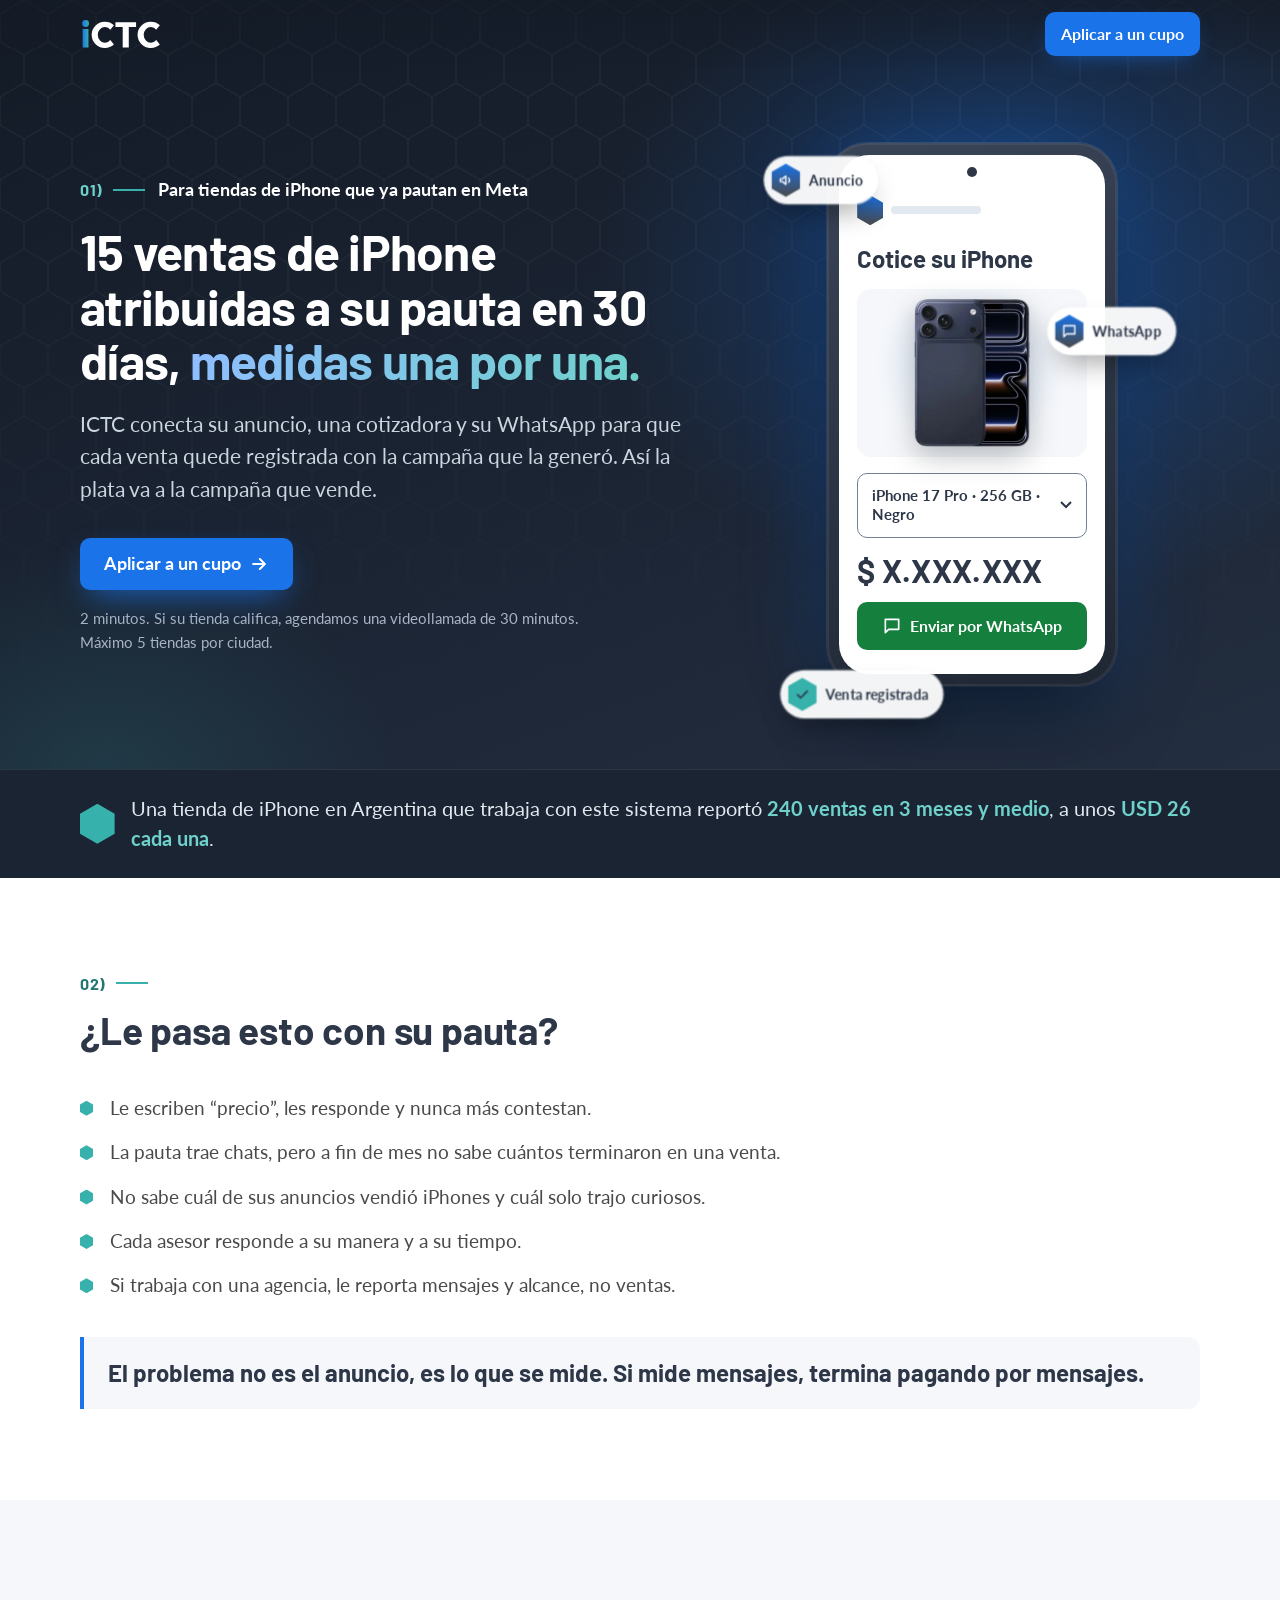
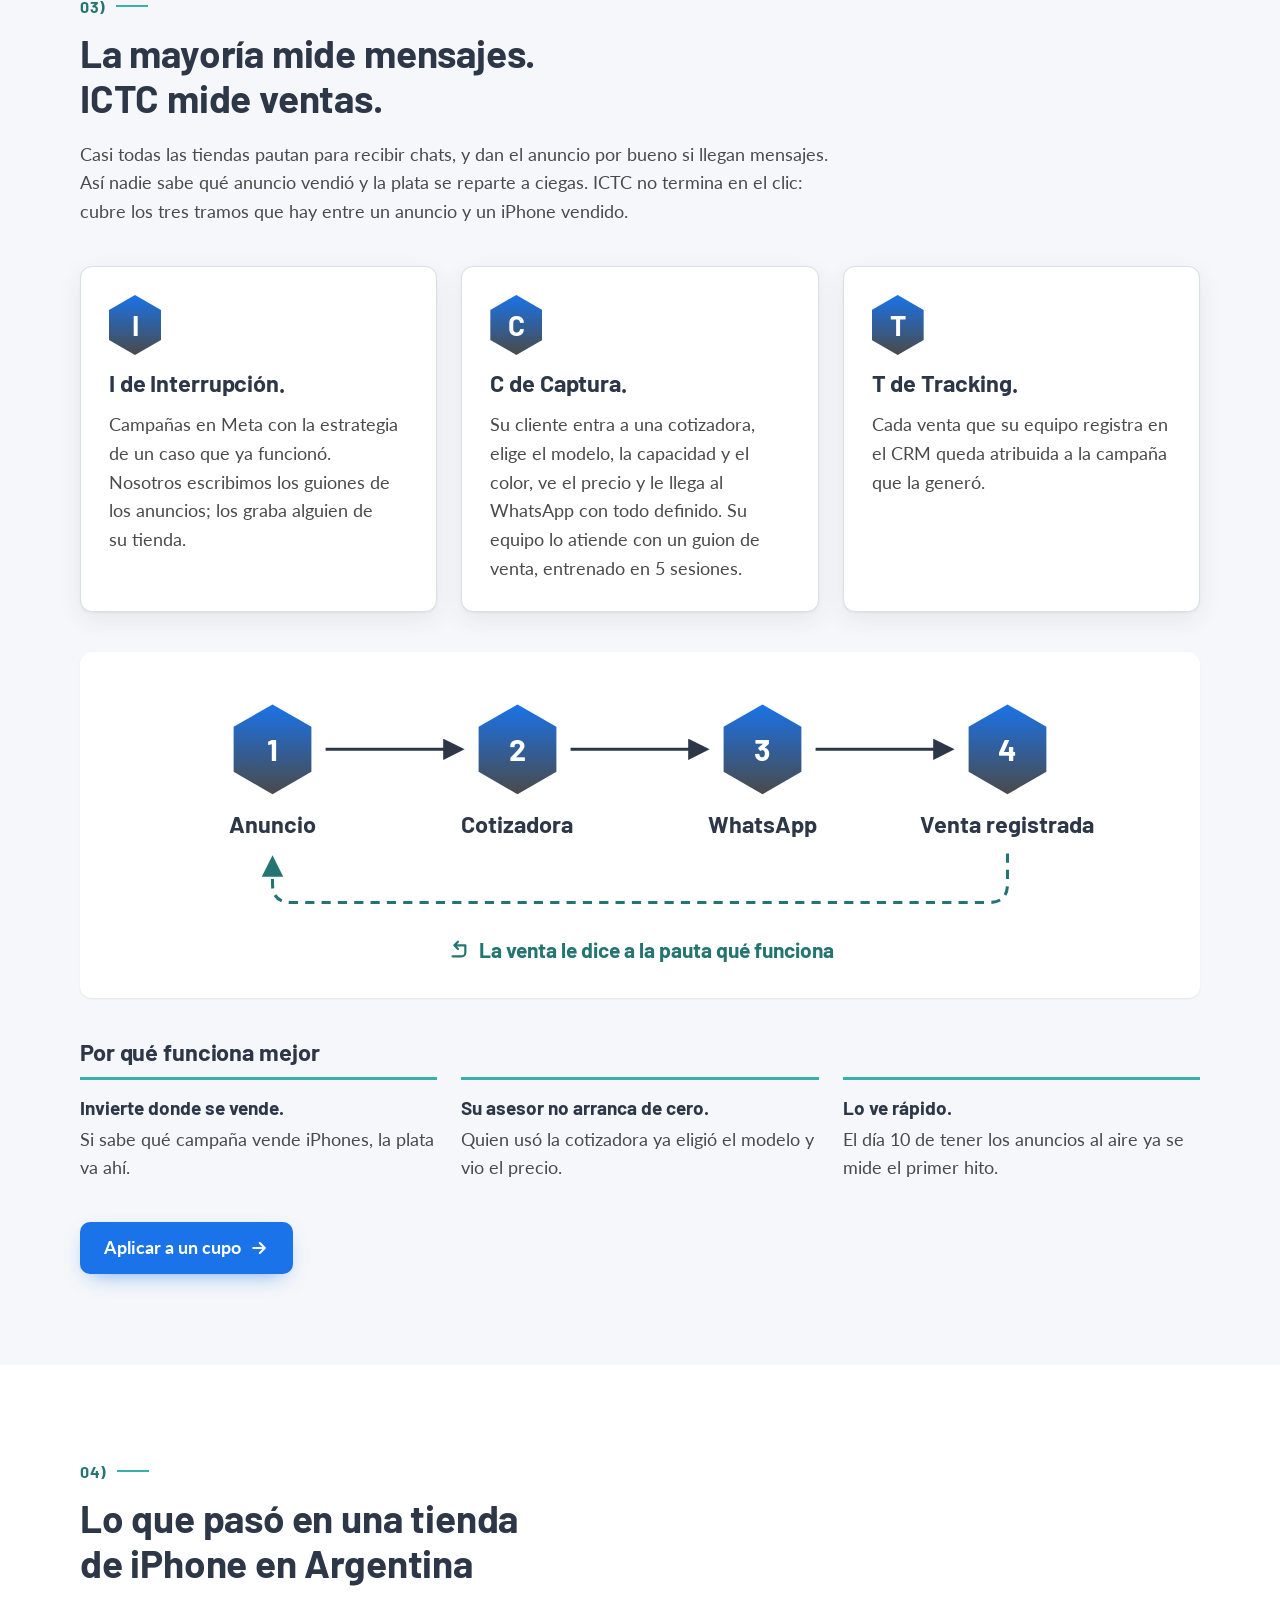
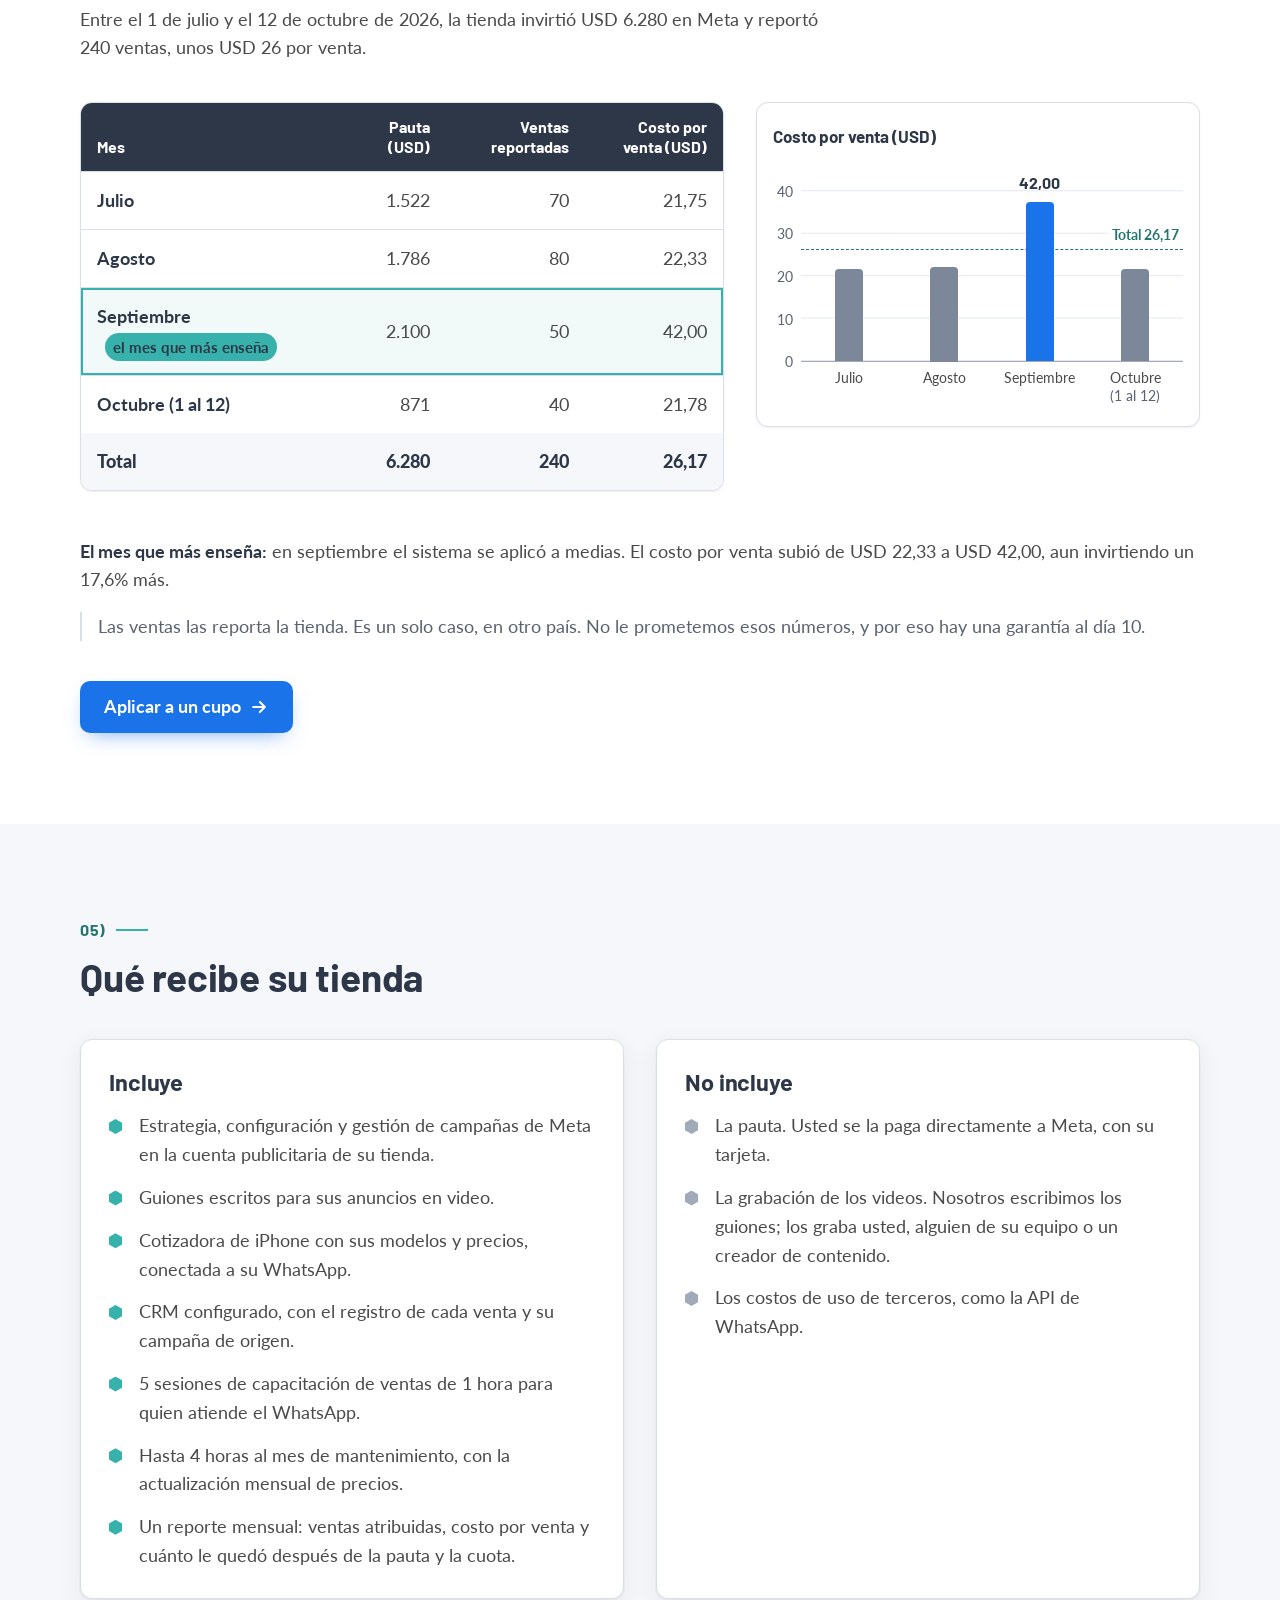
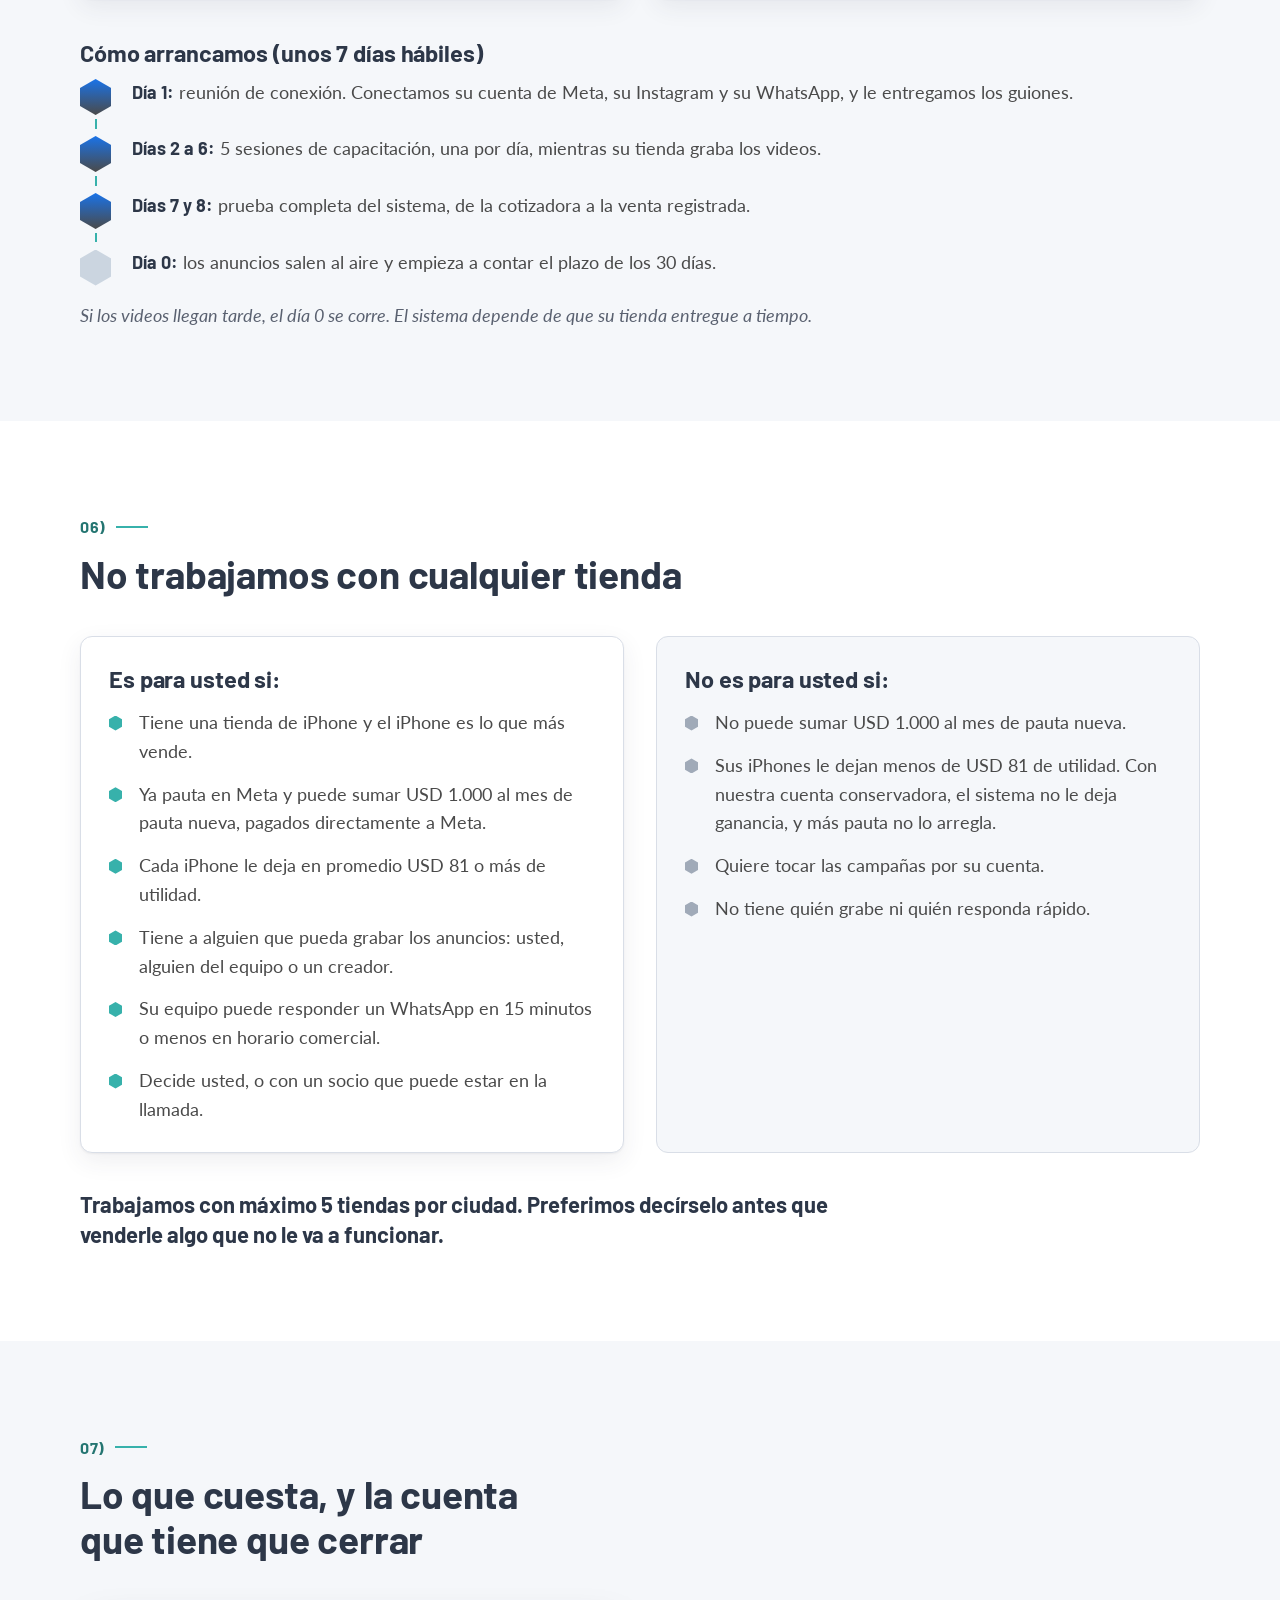
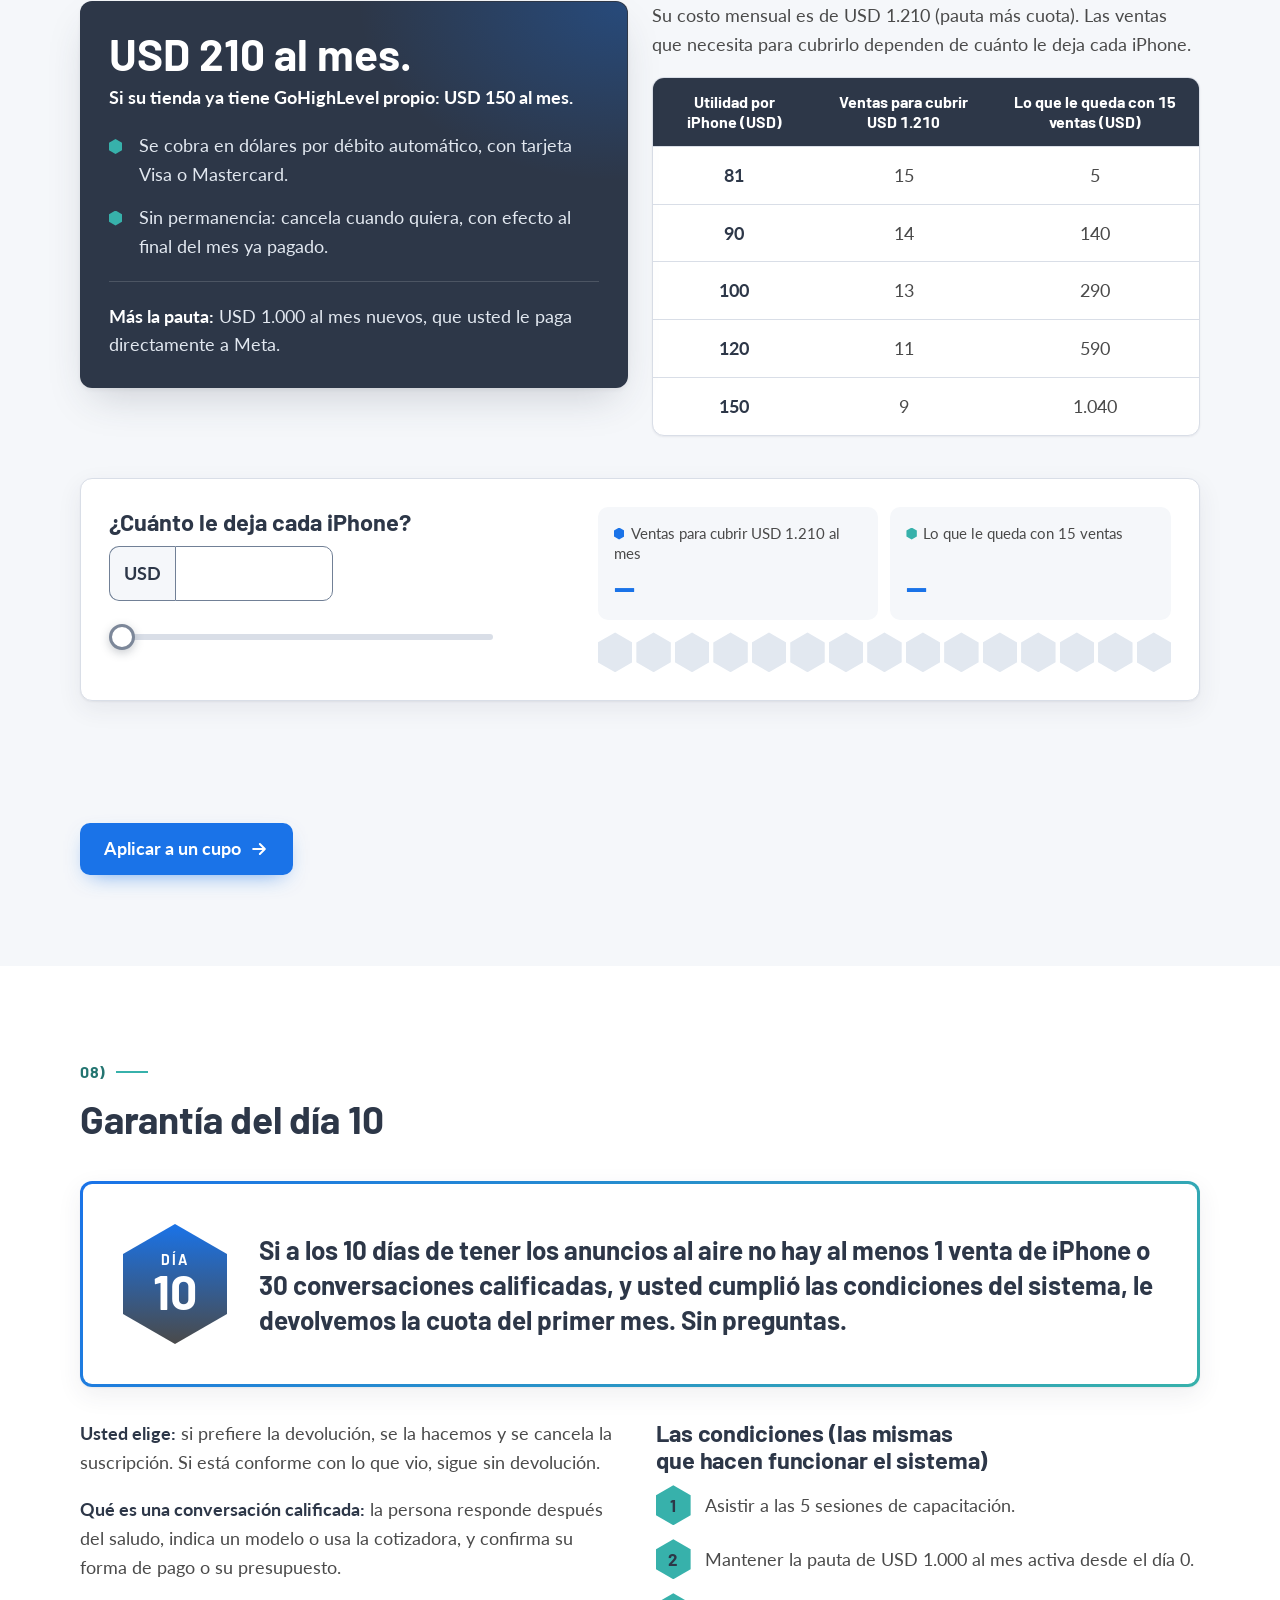
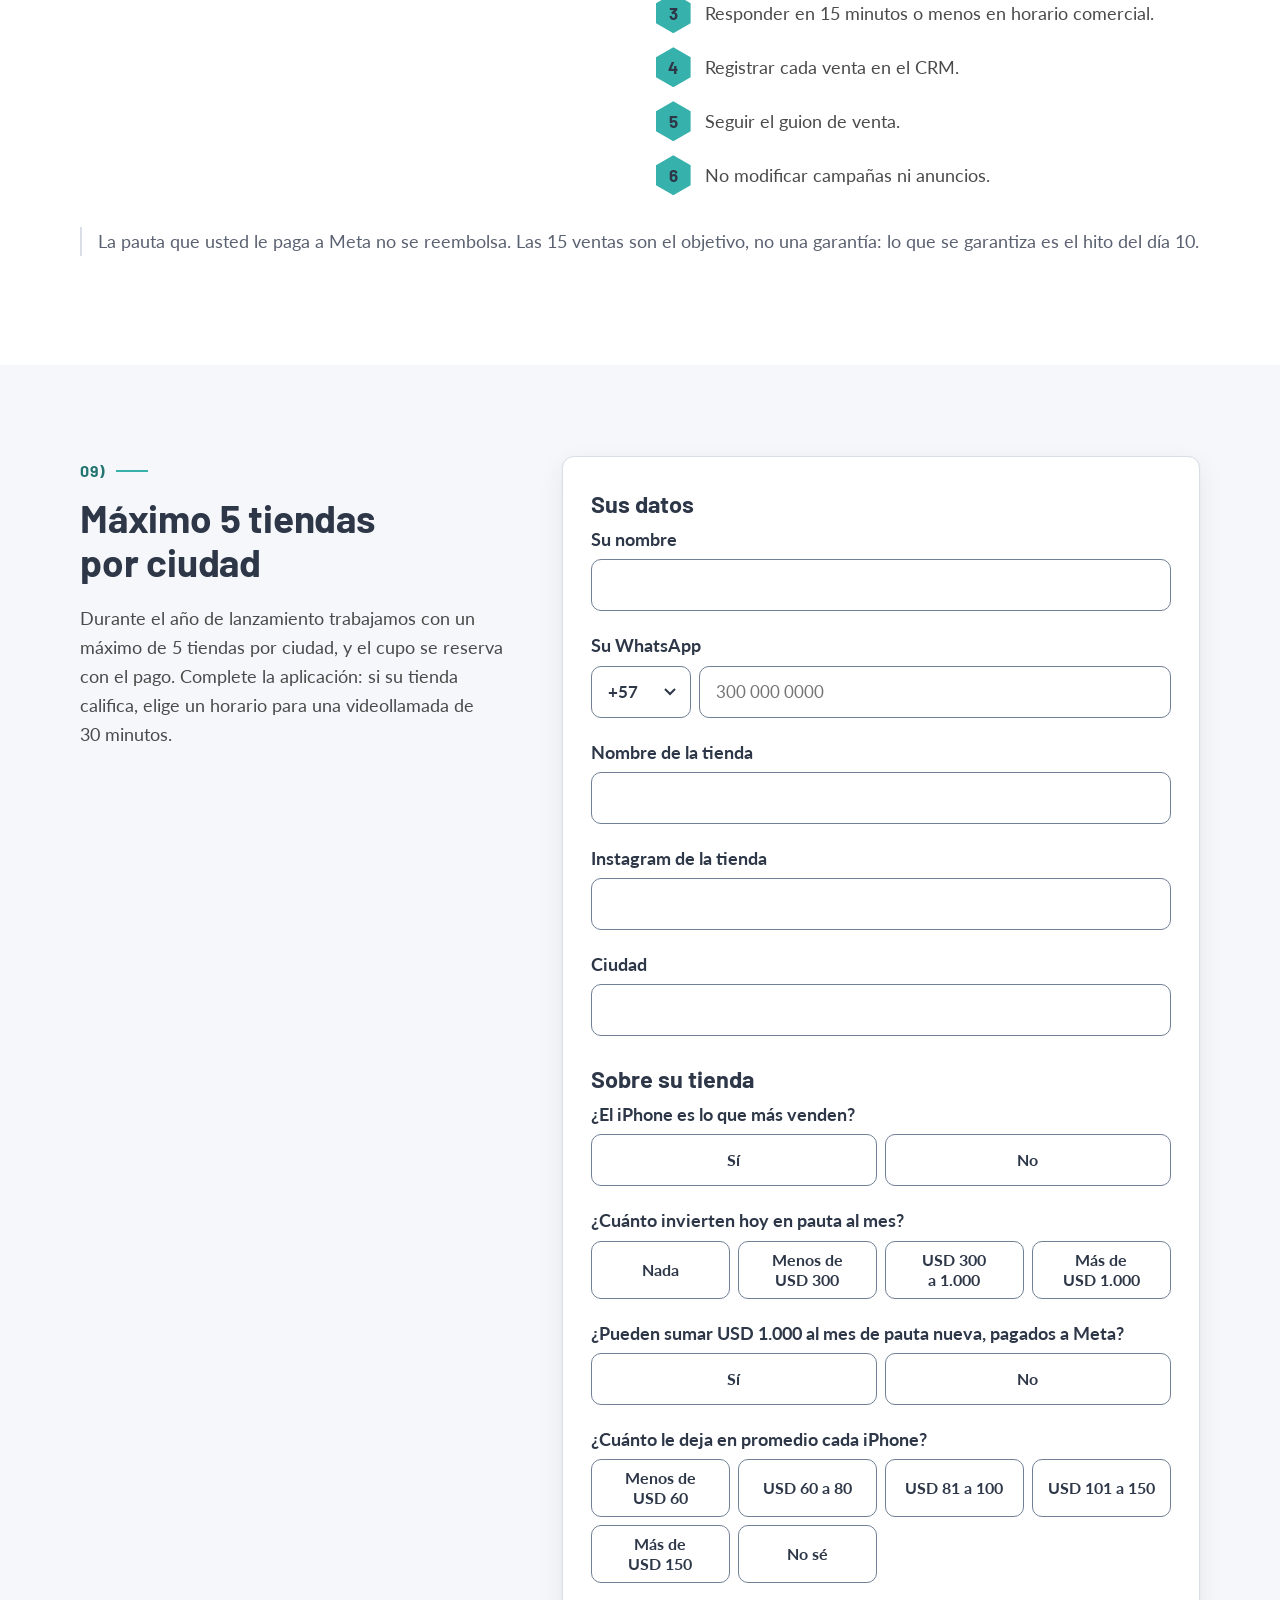
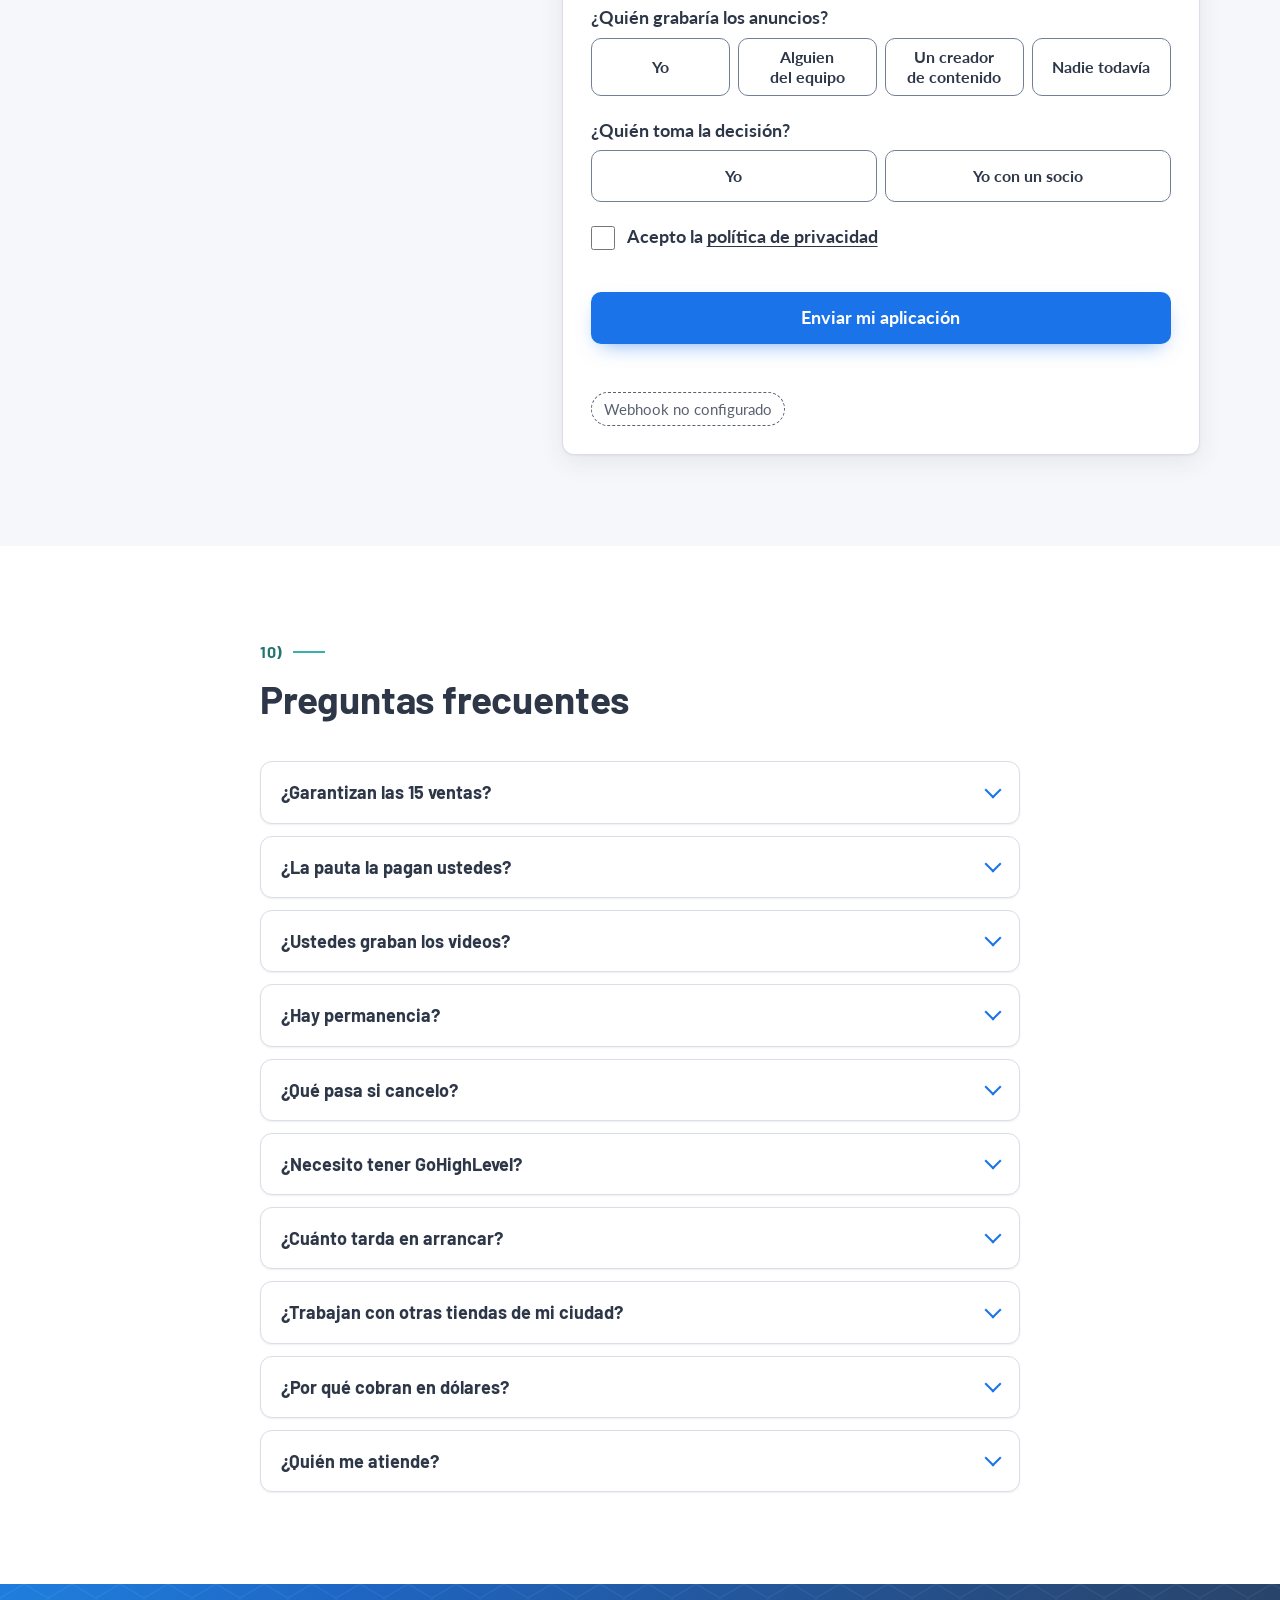
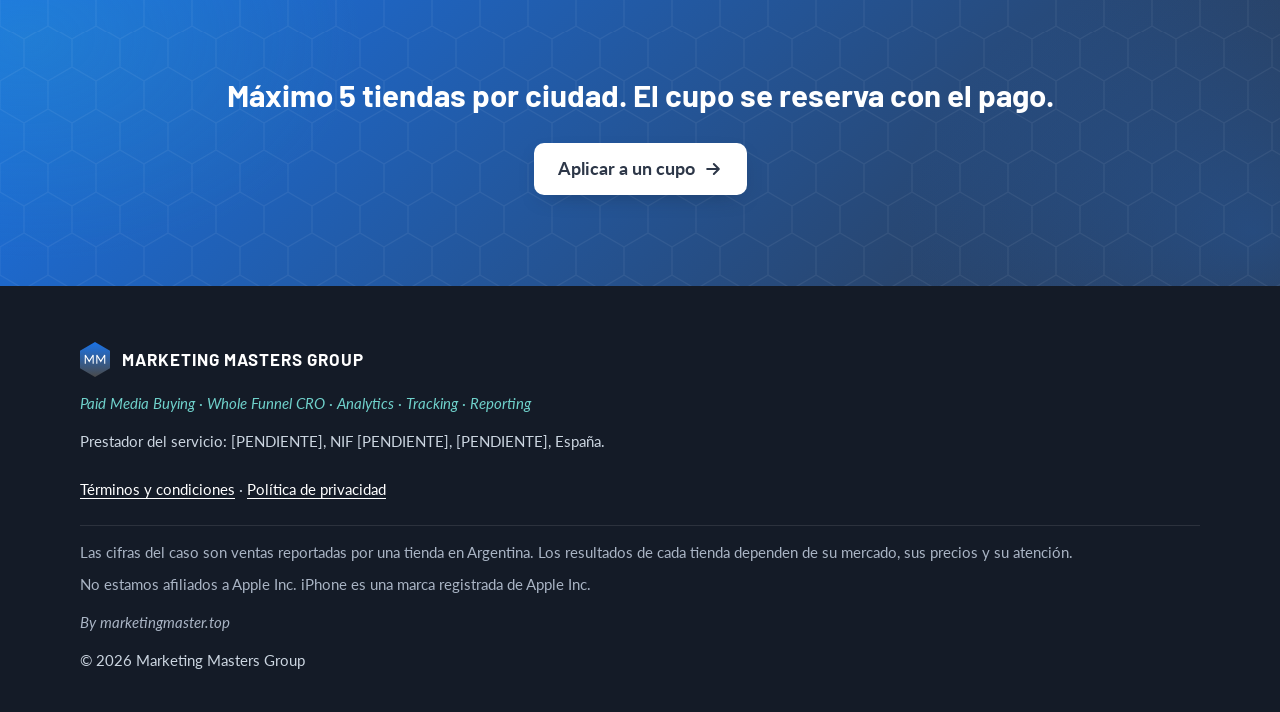
==== commit 592ffa1e: "Producto renombrado a ICTC, con logotipo iCTC en el encabezado - assets/img/ictc-logotipo.svg (fondo" ====
--- a/index.html
+++ b/index.html
@@ -3,9 +3,9 @@
 <head>
   <meta charset="utf-8">
   <meta name="viewport" content="width=device-width, initial-scale=1, viewport-fit=cover">
-  <title>I.C.T. | Ventas de iPhone medidas una por una — Marketing Masters Group</title>
+  <title>ICTC | Ventas de iPhone medidas una por una — Marketing Masters Group</title>
   <!-- Subtítulo del hero recortado a 155 caracteres o menos (se quitó la segunda frase). -->
-  <meta name="description" content="I.C.T. conecta su anuncio, una cotizadora y su WhatsApp para que cada venta quede registrada con la campaña que la generó.">
+  <meta name="description" content="ICTC conecta su anuncio, una cotizadora y su WhatsApp para que cada venta quede registrada con la campaña que la generó.">
   <!-- BETA: quitar esta línea cuando salga la versión definitiva. -->
   <meta name="robots" content="noindex, nofollow">
   <meta name="theme-color" content="#2D3748">
@@ -17,15 +17,15 @@
   <meta property="og:type" content="website">
   <meta property="og:locale" content="es_CO">
   <meta property="og:site_name" content="Marketing Masters Group">
-  <meta property="og:title" content="I.C.T. | Ventas de iPhone medidas una por una — Marketing Masters Group">
-  <meta property="og:description" content="I.C.T. conecta su anuncio, una cotizadora y su WhatsApp para que cada venta quede registrada con la campaña que la generó.">
+  <meta property="og:title" content="ICTC | Ventas de iPhone medidas una por una — Marketing Masters Group">
+  <meta property="og:description" content="ICTC conecta su anuncio, una cotizadora y su WhatsApp para que cada venta quede registrada con la campaña que la generó.">
   <meta property="og:image" content="assets/img/og-image.png">
   <meta property="og:image:width" content="1200">
   <meta property="og:image:height" content="630">
   <meta property="og:image:alt" content="15 ventas de iPhone atribuidas a su pauta en 30 días, medidas una por una. Máximo 5 tiendas por ciudad.">
   <meta name="twitter:card" content="summary_large_image">
-  <meta name="twitter:title" content="I.C.T. | Ventas de iPhone medidas una por una — Marketing Masters Group">
-  <meta name="twitter:description" content="I.C.T. conecta su anuncio, una cotizadora y su WhatsApp para que cada venta quede registrada con la campaña que la generó.">
+  <meta name="twitter:title" content="ICTC | Ventas de iPhone medidas una por una — Marketing Masters Group">
+  <meta name="twitter:description" content="ICTC conecta su anuncio, una cotizadora y su WhatsApp para que cada venta quede registrada con la campaña que la generó.">
   <meta name="twitter:image" content="assets/img/og-image.png">
 
   <link rel="icon" href="assets/img/logo-mmg.svg" type="image/svg+xml">
@@ -78,7 +78,7 @@
             <span class="titular titular--a">15 ventas de iPhone atribuidas a su pauta en 30 días, <span class="resalte">medidas una por una.</span></span>
             <span class="titular titular--b">Un chat no es una venta. <span class="resalte">Sepa cuántos iPhones le vende cada anuncio.</span></span>
           </h1>
-          <p class="hero__subtitulo">I.C.T. conecta su anuncio, una cotizadora y su WhatsApp para que cada venta quede registrada con la campaña que la generó. Así la plata va a la campaña que vende.</p>
+          <p class="hero__subtitulo">ICTC conecta su anuncio, una cotizadora y su WhatsApp para que cada venta quede registrada con la campaña que la generó. Así la plata va a la campaña que vende.</p>
           <a class="boton boton--primario boton--flecha boton--bloque-movil" href="#aplicar" data-cta="hero">Aplicar a un cupo<svg class="boton__flecha" width="20" height="20" viewBox="0 0 24 24" aria-hidden="true" focusable="false"><path d="M5 12h13M13 6l6 6-6 6" fill="none" stroke="currentColor" stroke-width="2.4" stroke-linecap="round" stroke-linejoin="round"/></svg></a>
           <p class="hero__debajo-boton">2 minutos. Si su tienda califica, agendamos una videollamada de 30 minutos. Máximo 5 tiendas por ciudad.</p>
         </div>
@@ -165,16 +165,17 @@
     </section>
 
     <!-- ===================================================================
-         03) CONTRASTE E I.C.T.
+         03) CONTRASTE E ICTC
          =================================================================== -->
     <section class="seccion seccion--suave" id="ict" aria-labelledby="ict-titulo">
       <div class="contenedor">
         <div class="seccion__cabecera revelar">
           <p class="numero-seccion">03)</p>
-          <h2 id="ict-titulo">La mayoría mide mensajes. I.C.T. mide ventas.</h2>
-          <p>Casi todas las tiendas pautan para recibir chats, y dan el anuncio por bueno si llegan mensajes. Así nadie sabe qué anuncio vendió y la plata se reparte a ciegas. I.C.T. no termina en el clic: cubre los tres tramos que hay entre un anuncio y un iPhone vendido.</p>
-        </div>
-
+          <h2 id="ict-titulo">La mayoría mide mensajes. ICTC mide ventas.</h2>
+          <p>Casi todas las tiendas pautan para recibir chats, y dan el anuncio por bueno si llegan mensajes. Así nadie sabe qué anuncio vendió y la plata se reparte a ciegas. ICTC no termina en el clic: cubre los tres tramos que hay entre un anuncio y un iPhone vendido.</p>
+        </div>
+
+        <!-- [PENDIENTE] ICTC tiene cuatro letras y la sección explica tres. Falta el texto de la C de Cierre (lo define Jared). -->
         <div class="tarjetas-ict">
           <article class="tarjeta tarjeta--foco tarjeta-ict revelar">
             <span class="hex" aria-hidden="true">I</span>
@@ -196,7 +197,7 @@
         <figure class="flujo revelar">
           <!-- Escritorio: horizontal -->
           <svg class="flujo__h" viewBox="0 0 960 232" role="img" aria-labelledby="flujo-h-titulo flujo-h-desc">
-            <title id="flujo-h-titulo">Recorrido de una venta con I.C.T.</title>
+            <title id="flujo-h-titulo">Recorrido de una venta con ICTC</title>
             <desc id="flujo-h-desc">Paso 1: anuncio. Paso 2: cotizadora. Paso 3: WhatsApp. Paso 4: venta registrada. Una flecha vuelve de la venta al anuncio.</desc>
             <defs>
               <linearGradient id="flujo-h-grad" x1="0" y1="0" x2="0" y2="1">
@@ -237,7 +238,7 @@
 
           <!-- Móvil: vertical -->
           <svg class="flujo__v" viewBox="0 0 360 512" role="img" aria-labelledby="flujo-v-titulo flujo-v-desc">
-            <title id="flujo-v-titulo">Recorrido de una venta con I.C.T.</title>
+            <title id="flujo-v-titulo">Recorrido de una venta con ICTC</title>
             <desc id="flujo-v-desc">Paso 1: anuncio. Paso 2: cotizadora. Paso 3: WhatsApp. Paso 4: venta registrada. Una flecha vuelve de la venta al anuncio.</desc>
             <defs>
               <linearGradient id="flujo-v-grad" x1="0" y1="0" x2="0" y2="1">
--- a/assets/css/styles.css
+++ b/assets/css/styles.css
@@ -1,5 +1,5 @@
 /* =============================================================================
-   I.C.T. — Marketing Masters Group
+   ICTC — Marketing Masters Group
    Orden: 1) variables · 2) base · 3) layout · 4) componentes · 5) secciones ·
           6) utilidades · 7) movimiento
    ============================================================================= */
@@ -300,33 +300,15 @@
 .marca {
   display: inline-flex;
   align-items: center;
-  gap: .625rem;
   min-height: 44px;
   color: var(--mmg-azul-2);
   text-decoration: none;
 }
 .marca:hover { color: var(--mmg-azul-2); }
-.marca__isotipo { width: 28px; height: auto; }
-.marca__nombre {
-  font-family: var(--font-titulos);
-  font-weight: 700;
-  text-transform: uppercase;
-  letter-spacing: .06em;
-  line-height: 1;
-}
-.marca__nombre--largo { font-size: 1rem; }
-.marca__nombre--corto { font-size: 1.125rem; }
-
-@media (max-width: 767.98px) {
-  /* En móvil solo isotipo + "MMG"; el nombre completo queda para lectores de pantalla. */
-  .marca__nombre--largo {
-    position: absolute; width: 1px; height: 1px; overflow: hidden;
-    clip: rect(0 0 0 0); clip-path: inset(50%); white-space: nowrap;
-  }
-}
+/* Logotipo iCTC: el ancho sale del viewBox (1550 × 605). */
+.marca__logotipo { display: block; height: 28px; width: auto; aspect-ratio: 1550 / 605; }
 @media (min-width: 768px) {
-  .marca__isotipo { width: 35px; }
-  .marca__nombre--corto { display: none; }
+  .marca__logotipo { height: 32px; }
 }
 
 /* --- Viñetas hexagonales --------------------------------------------------- */
@@ -1115,7 +1097,7 @@
 .problema__lista { max-width: 760px; }
 .problema__lista li { font-size: clamp(1.0625rem, 1rem + .3vw, 1.1875rem); }
 
-/* --- 03) Contraste e I.C.T. ------------------------------------------------ */
+/* --- 03) Contraste e ICTC -------------------------------------------------- */
 .tarjetas-ict { display: grid; gap: 1rem; margin-block: 2rem; }
 @media (min-width: 900px) { .tarjetas-ict { grid-template-columns: repeat(3, 1fr); gap: 1.5rem; } }
 .tarjeta-ict { display: grid; gap: .875rem; align-content: start; }
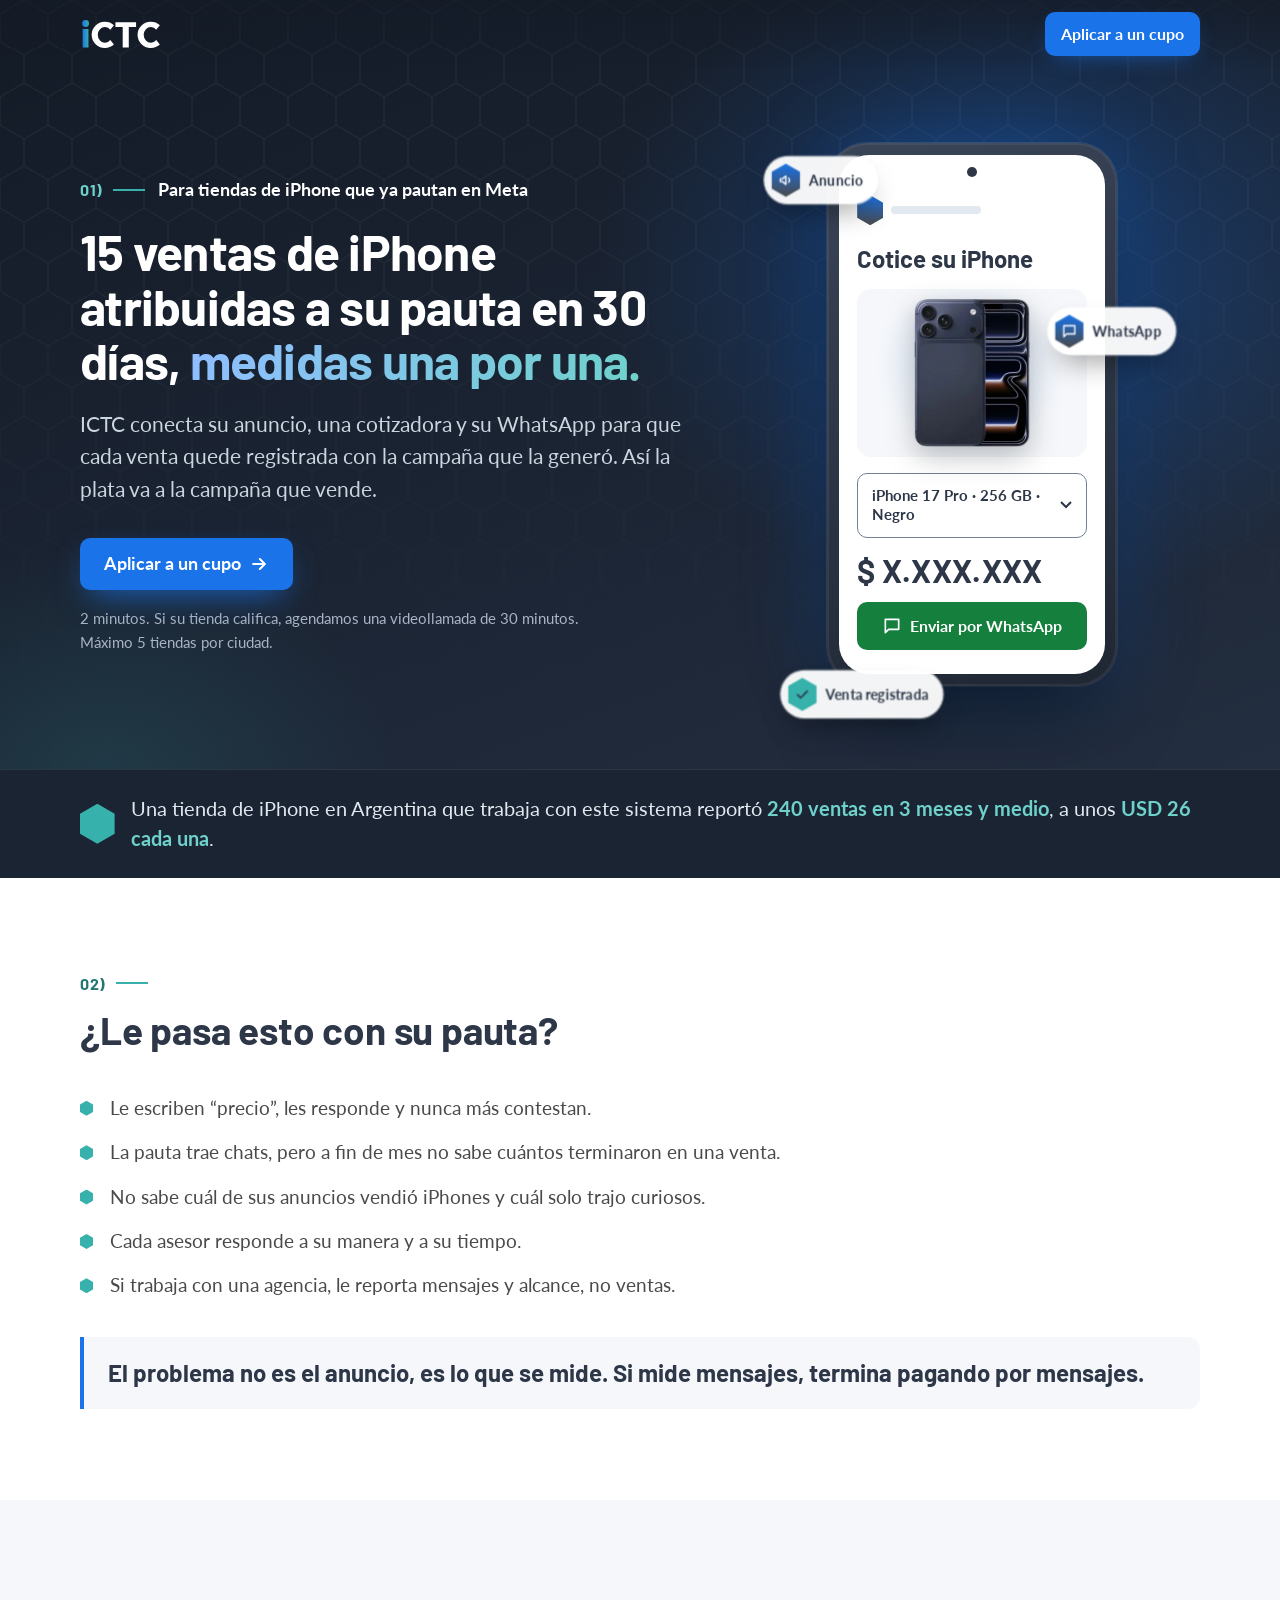
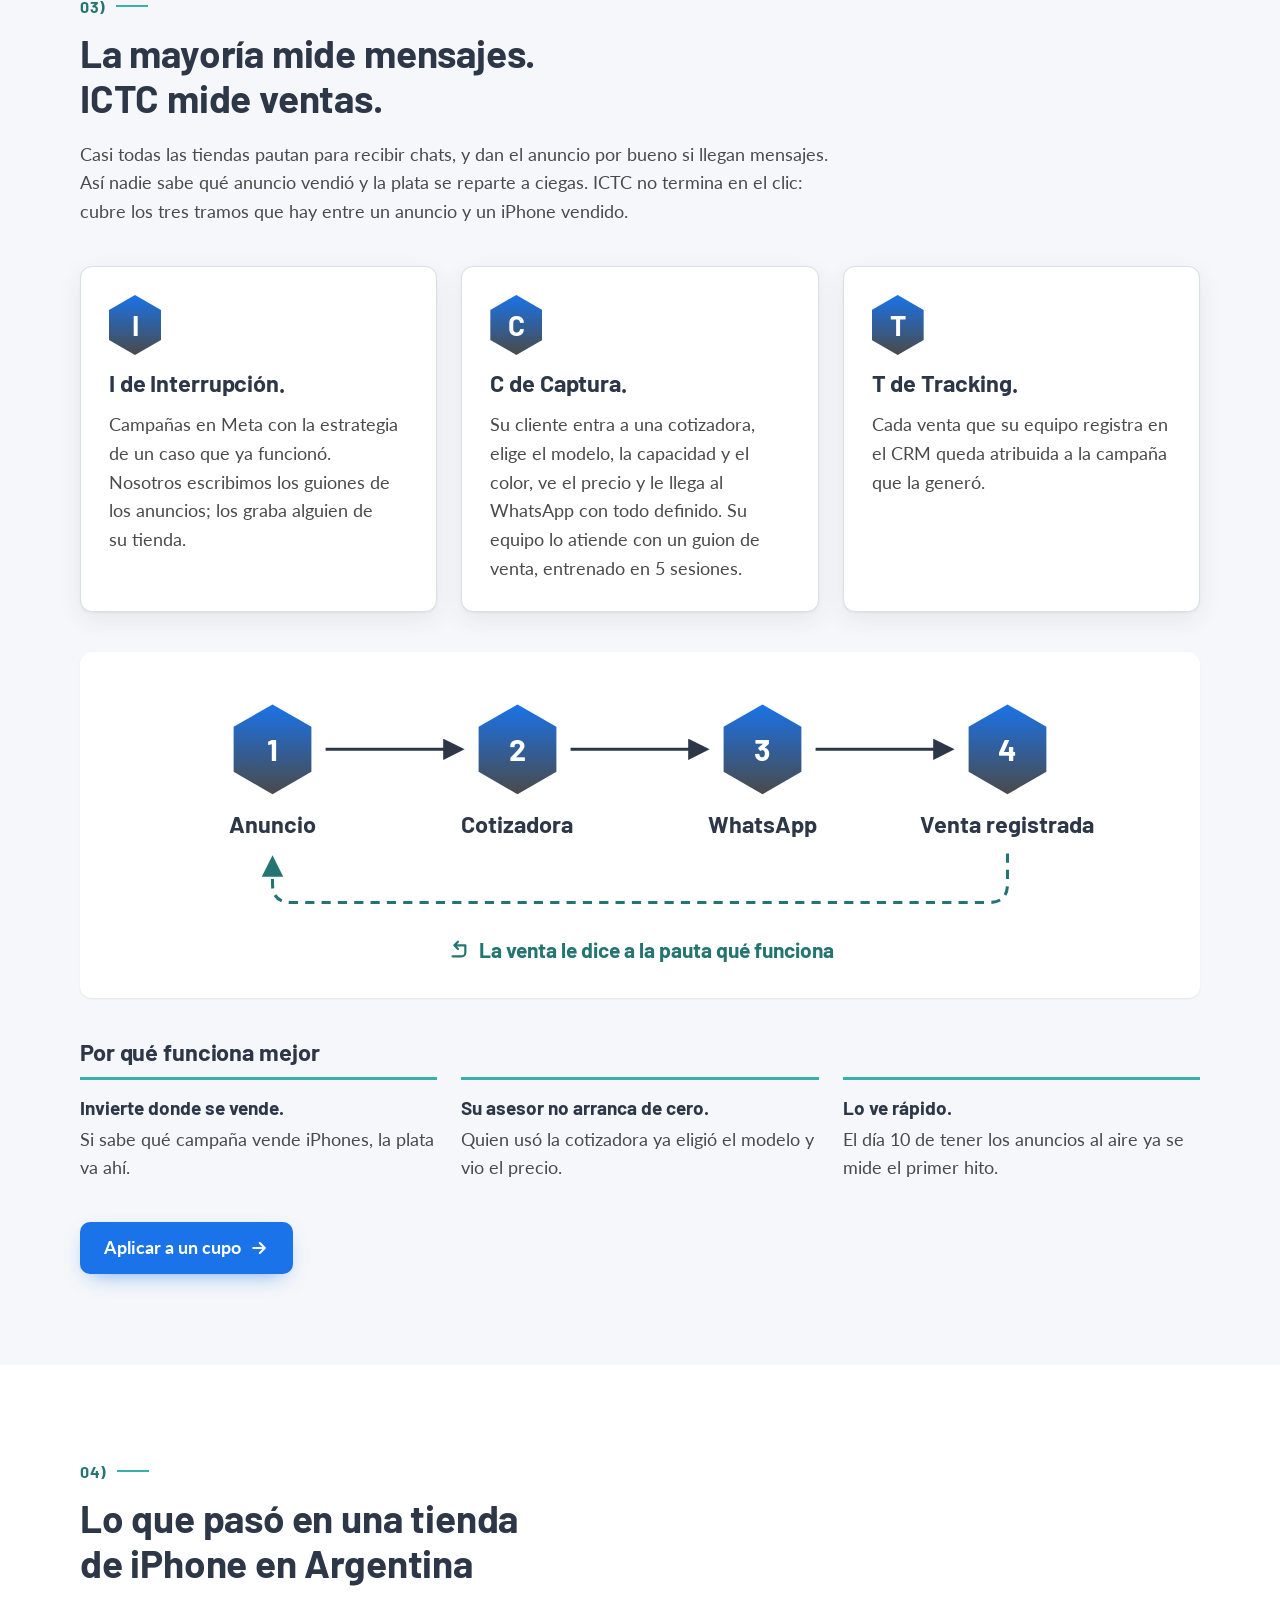
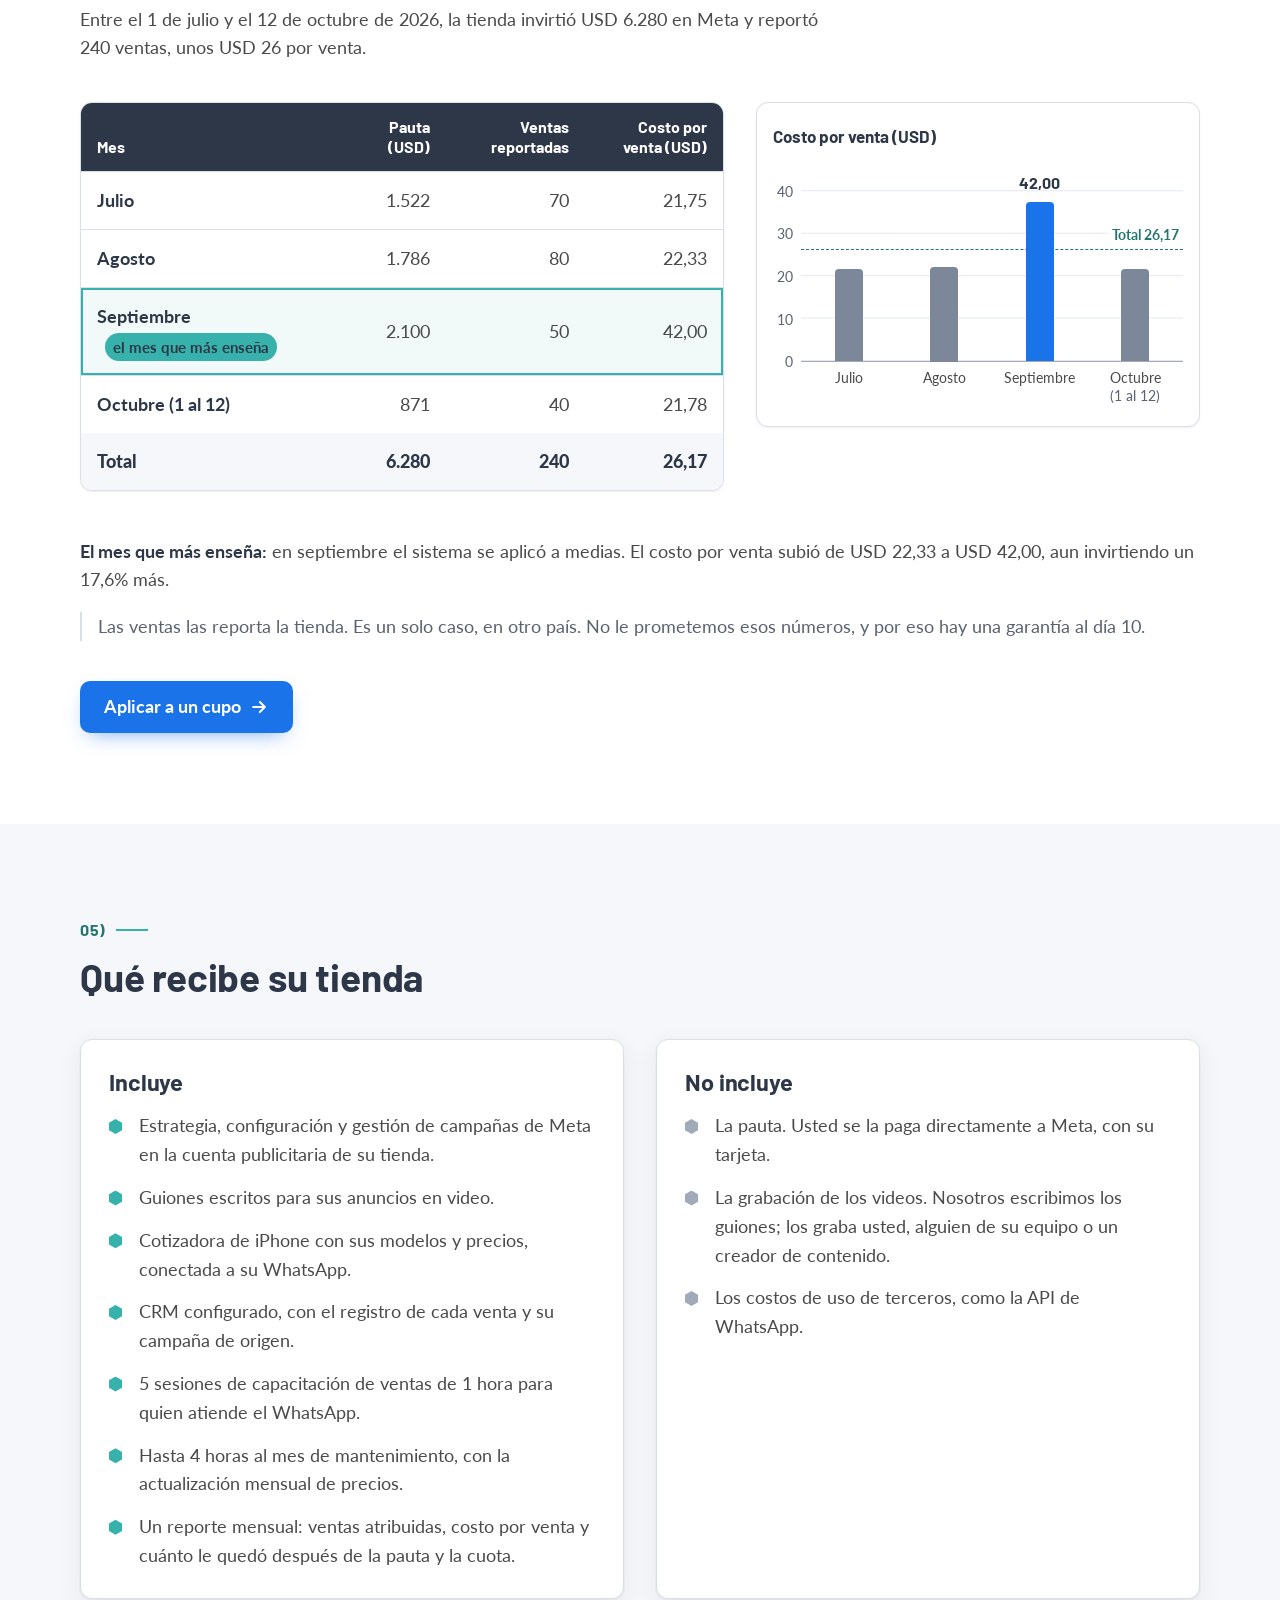
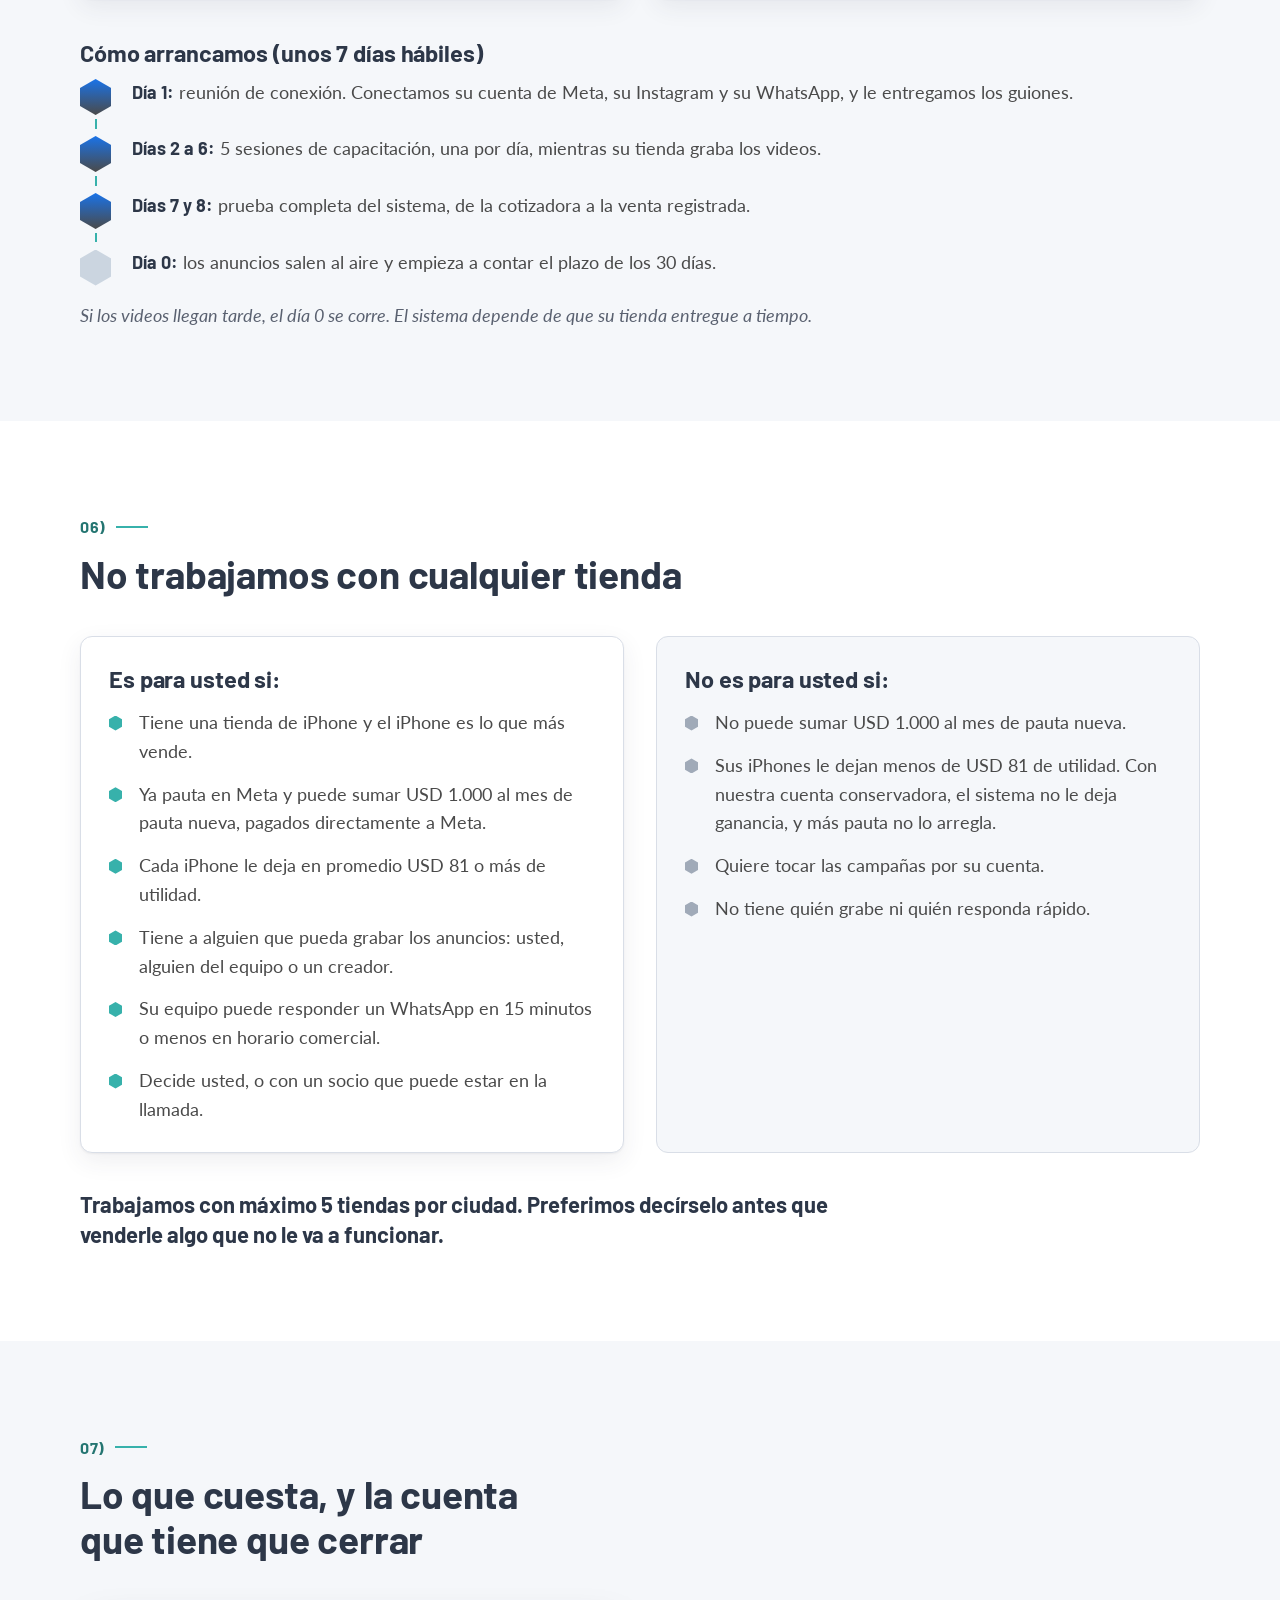
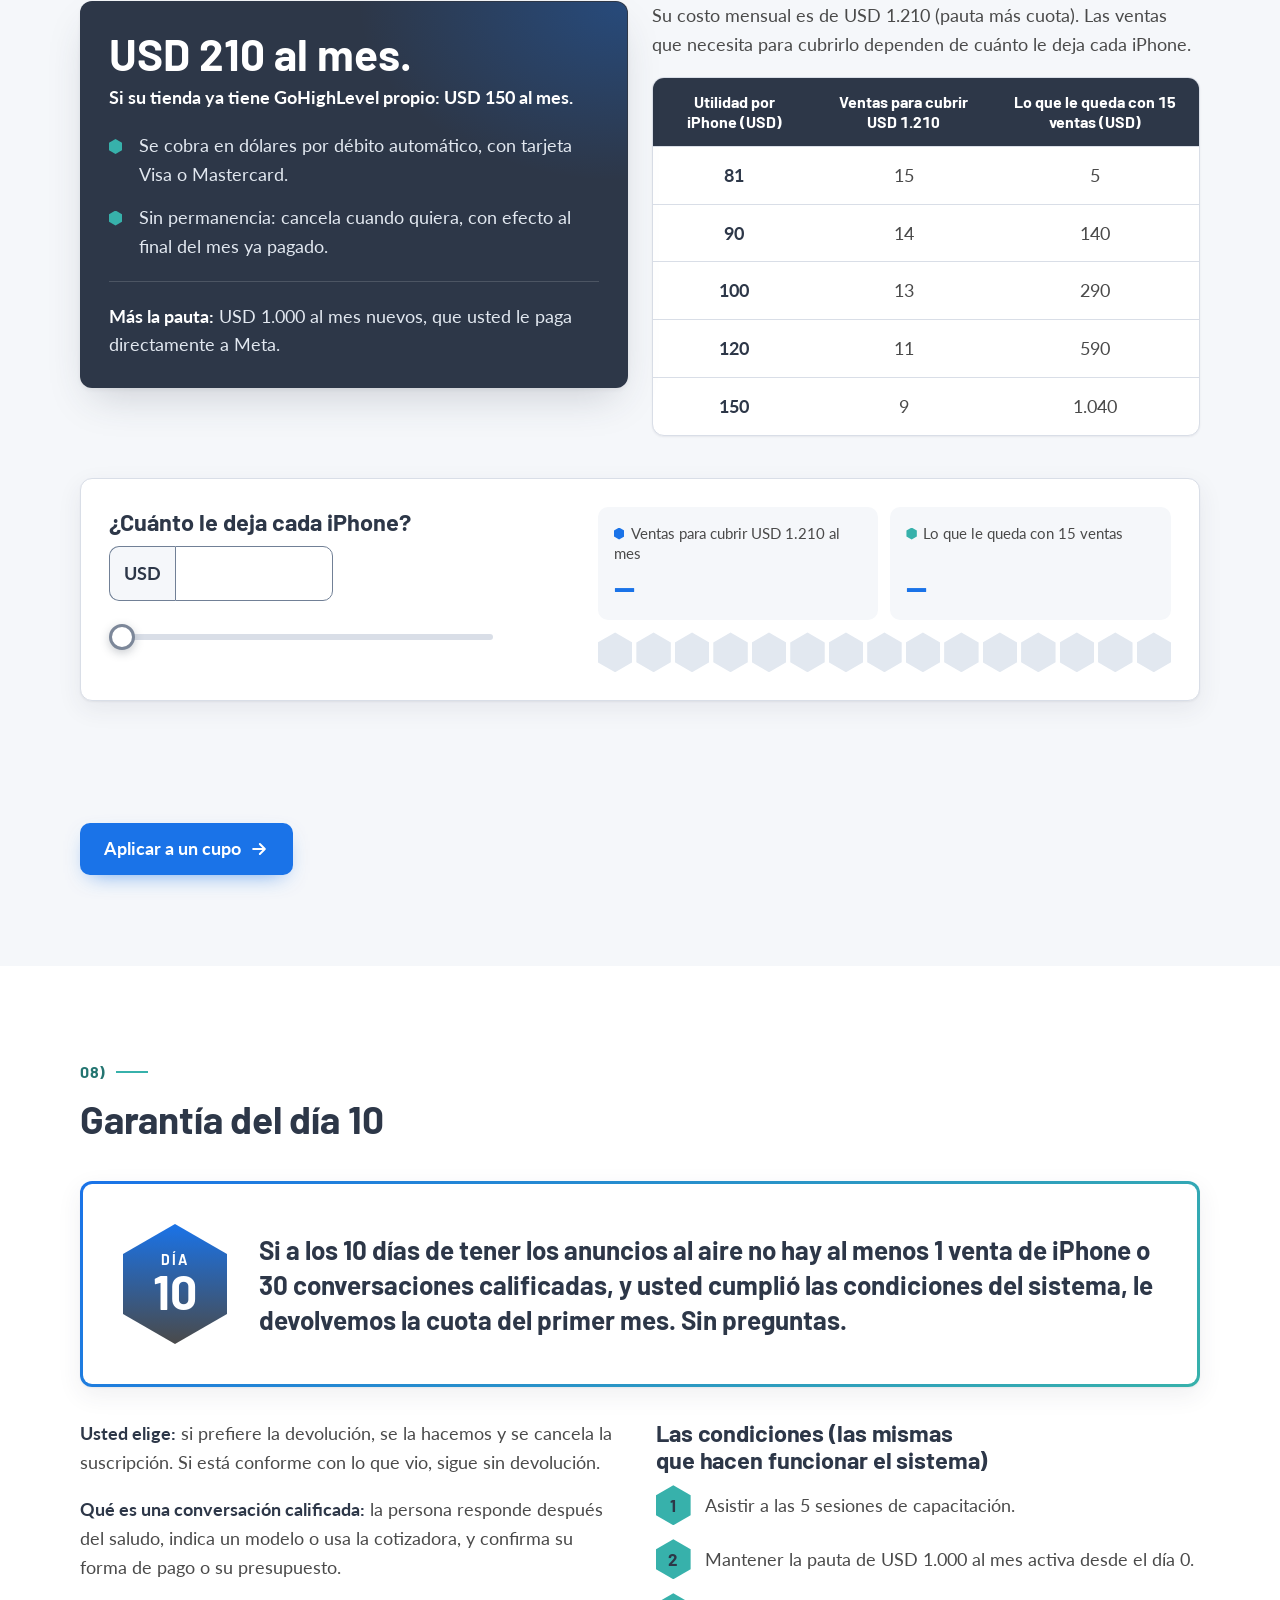
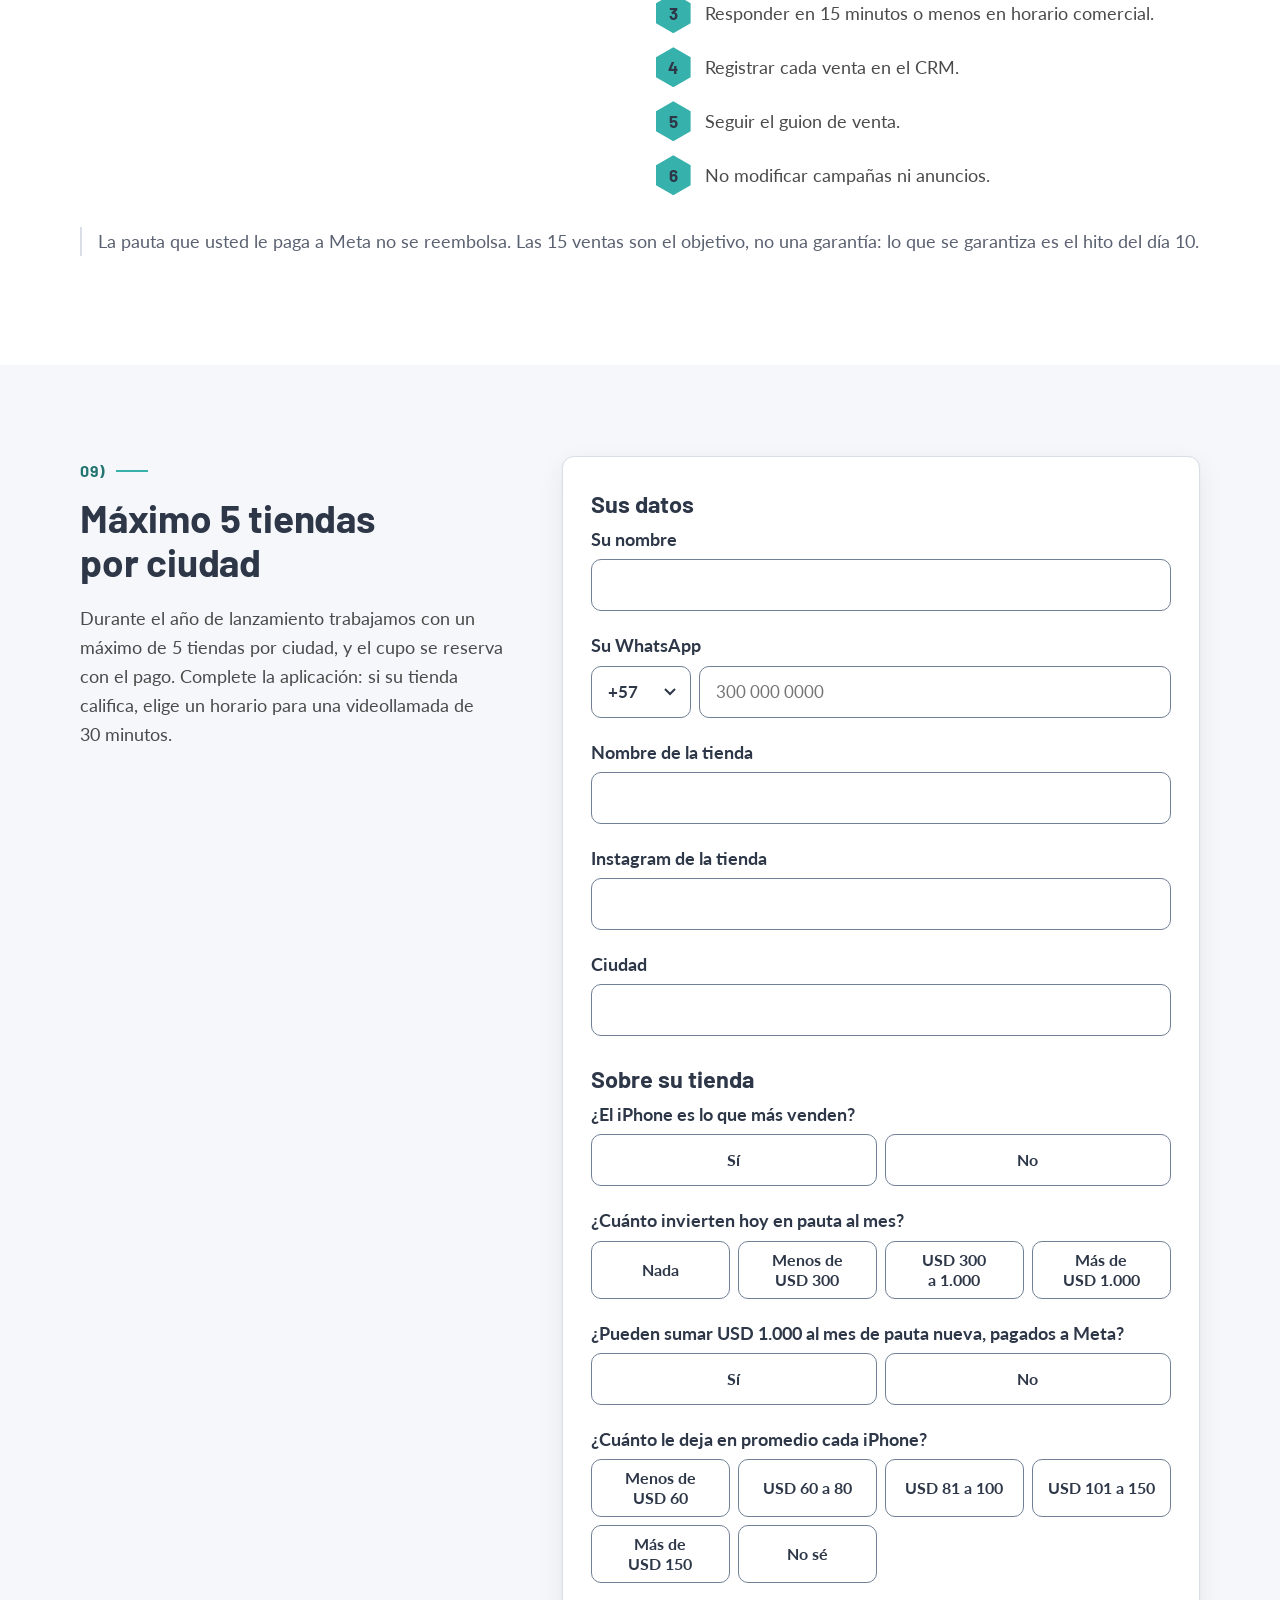
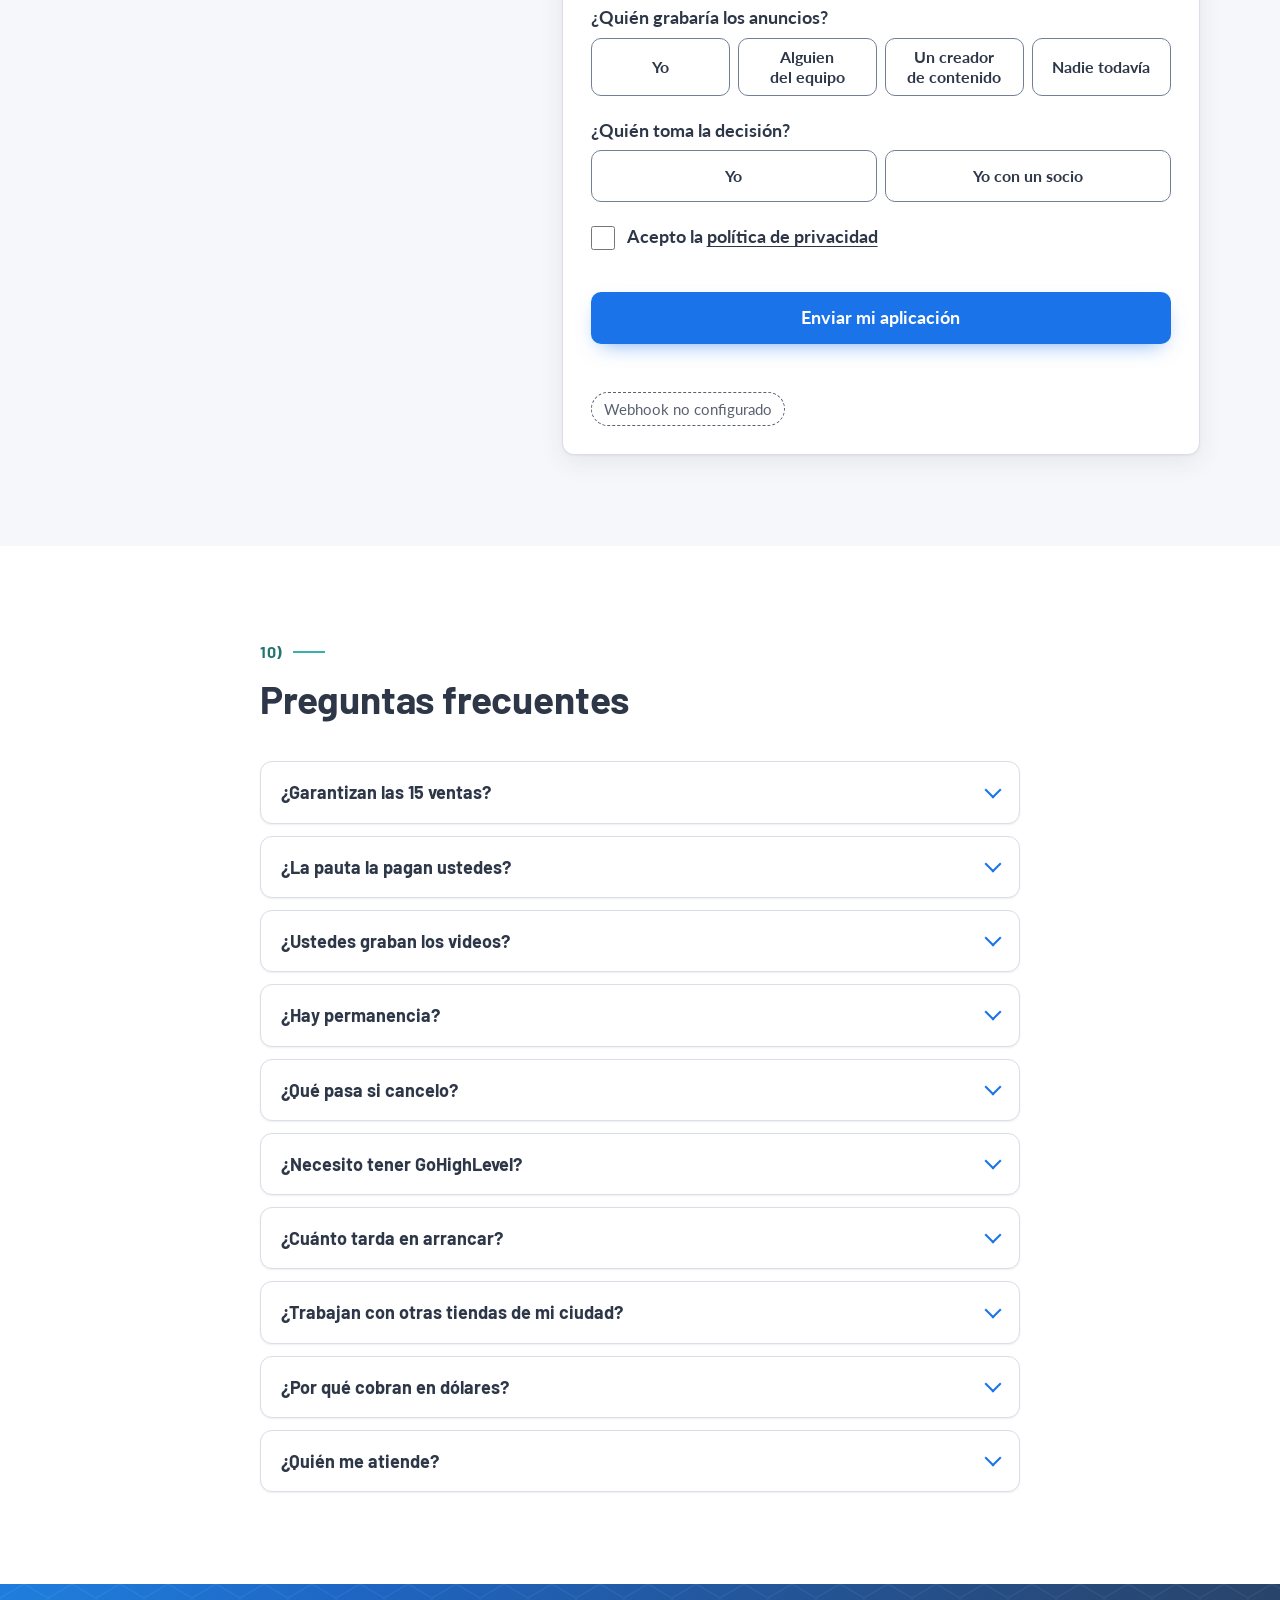
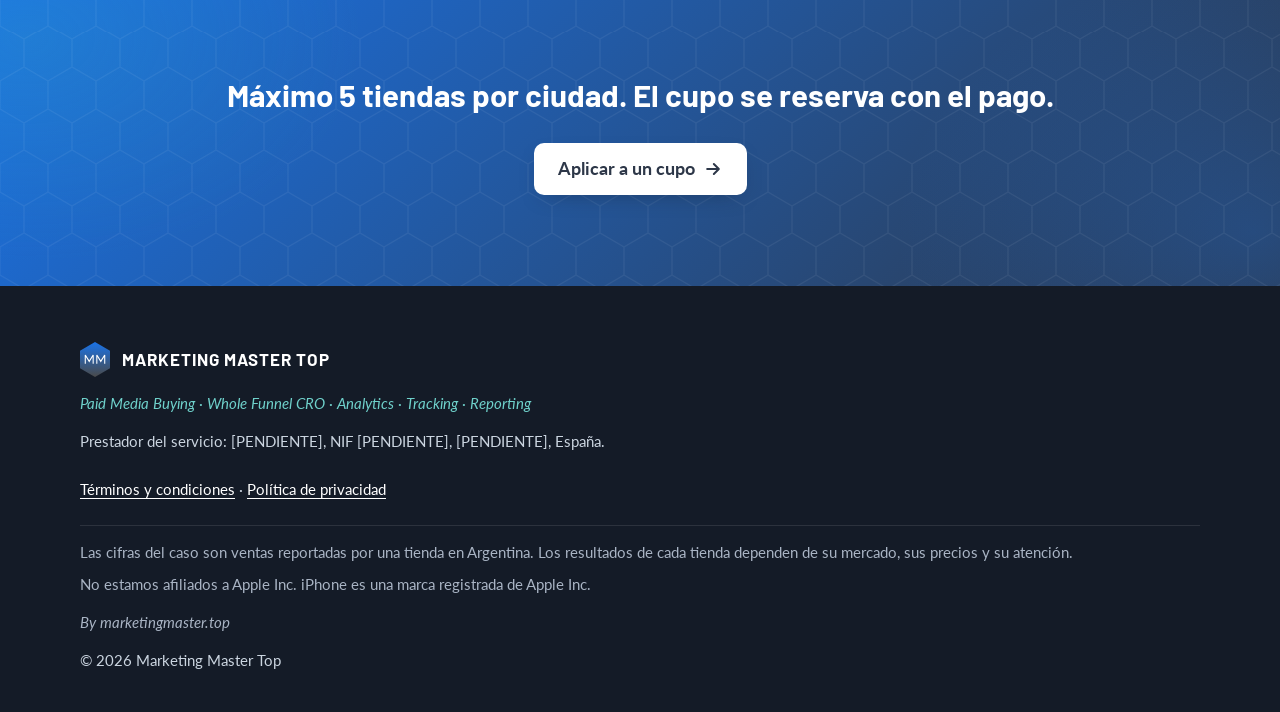
==== commit d48f68f8: "Argentina y Marketing Master Top: idioma, marca y favicon - lang="es-AR" en las 5 páginas y og:local" ====
--- a/index.html
+++ b/index.html
@@ -1,9 +1,9 @@
 <!DOCTYPE html>
-<html lang="es-CO">
+<html lang="es-AR">
 <head>
   <meta charset="utf-8">
   <meta name="viewport" content="width=device-width, initial-scale=1, viewport-fit=cover">
-  <title>ICTC | Ventas de iPhone medidas una por una — Marketing Masters Group</title>
+  <title>ICTC | Ventas de iPhone medidas una por una — Marketing Master Top</title>
   <!-- Subtítulo del hero recortado a 155 caracteres o menos (se quitó la segunda frase). -->
   <meta name="description" content="ICTC conecta su anuncio, una cotizadora y su WhatsApp para que cada venta quede registrada con la campaña que la generó.">
   <!-- BETA: quitar esta línea cuando salga la versión definitiva. -->
@@ -15,20 +15,20 @@
        (https://dominio/...) para que Facebook y WhatsApp muestren la vista previa.
        Completar cuando se defina el dominio. -->
   <meta property="og:type" content="website">
-  <meta property="og:locale" content="es_CO">
-  <meta property="og:site_name" content="Marketing Masters Group">
-  <meta property="og:title" content="ICTC | Ventas de iPhone medidas una por una — Marketing Masters Group">
+  <meta property="og:locale" content="es_AR">
+  <meta property="og:site_name" content="Marketing Master Top">
+  <meta property="og:title" content="ICTC | Ventas de iPhone medidas una por una — Marketing Master Top">
   <meta property="og:description" content="ICTC conecta su anuncio, una cotizadora y su WhatsApp para que cada venta quede registrada con la campaña que la generó.">
   <meta property="og:image" content="assets/img/og-image.png">
   <meta property="og:image:width" content="1200">
   <meta property="og:image:height" content="630">
   <meta property="og:image:alt" content="15 ventas de iPhone atribuidas a su pauta en 30 días, medidas una por una. Máximo 5 tiendas por ciudad.">
   <meta name="twitter:card" content="summary_large_image">
-  <meta name="twitter:title" content="ICTC | Ventas de iPhone medidas una por una — Marketing Masters Group">
+  <meta name="twitter:title" content="ICTC | Ventas de iPhone medidas una por una — Marketing Master Top">
   <meta name="twitter:description" content="ICTC conecta su anuncio, una cotizadora y su WhatsApp para que cada venta quede registrada con la campaña que la generó.">
   <meta name="twitter:image" content="assets/img/og-image.png">
 
-  <link rel="icon" href="assets/img/logo-mmg.svg" type="image/svg+xml">
+  <link rel="icon" href="assets/img/ictc-favicon.svg" type="image/svg+xml">
   <link rel="icon" href="assets/img/favicon-32.png" sizes="32x32" type="image/png">
   <link rel="apple-touch-icon" href="assets/img/apple-touch-icon.png">
 
@@ -797,7 +797,7 @@
           </details>
           <details>
             <summary>¿Quién me atiende?</summary>
-            <div><p>Jared, de Marketing Masters Group, y su equipo. Hablamos por WhatsApp y nos reunimos por videollamada.</p></div>
+            <div><p>Jared, de Marketing Master Top, y su equipo. Hablamos por WhatsApp y nos reunimos por videollamada.</p></div>
           </details>
         </div>
       </div>
--- a/assets/css/styles.css
+++ b/assets/css/styles.css
@@ -1,5 +1,5 @@
 /* =============================================================================
-   ICTC — Marketing Masters Group
+   ICTC — Marketing Master Top
    Orden: 1) variables · 2) base · 3) layout · 4) componentes · 5) secciones ·
           6) utilidades · 7) movimiento
    ============================================================================= */
@@ -8,7 +8,7 @@
    1) VARIABLES
    -------------------------------------------------------------------------- */
 :root {
-  /* Marca (manual de Marketing Masters Group) */
+  /* Marca (colores del logo de Marketing Master Top) */
   --mmg-azul:        #1A73E8; /* primario */
   --mmg-gris:        #4A4A4A; /* primario */
   --mmg-azul-2:      #2D3748; /* secundario */
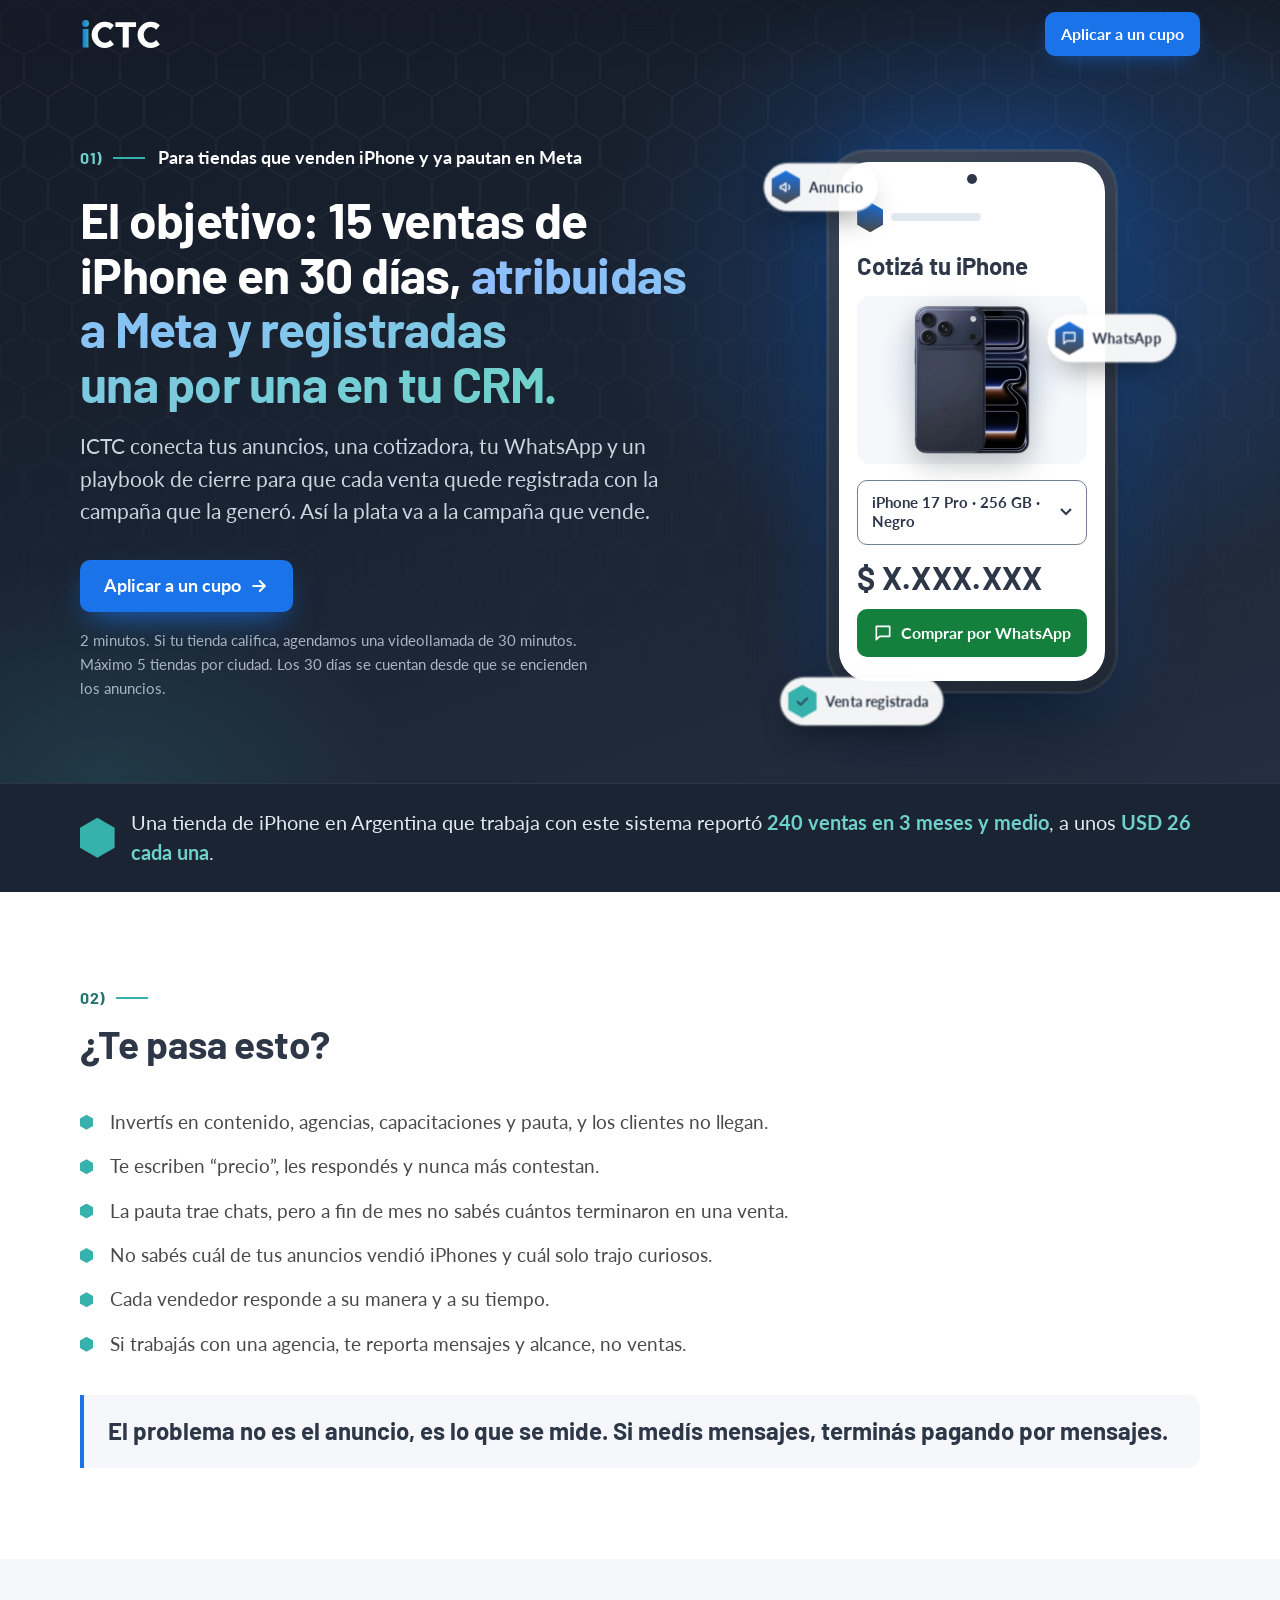
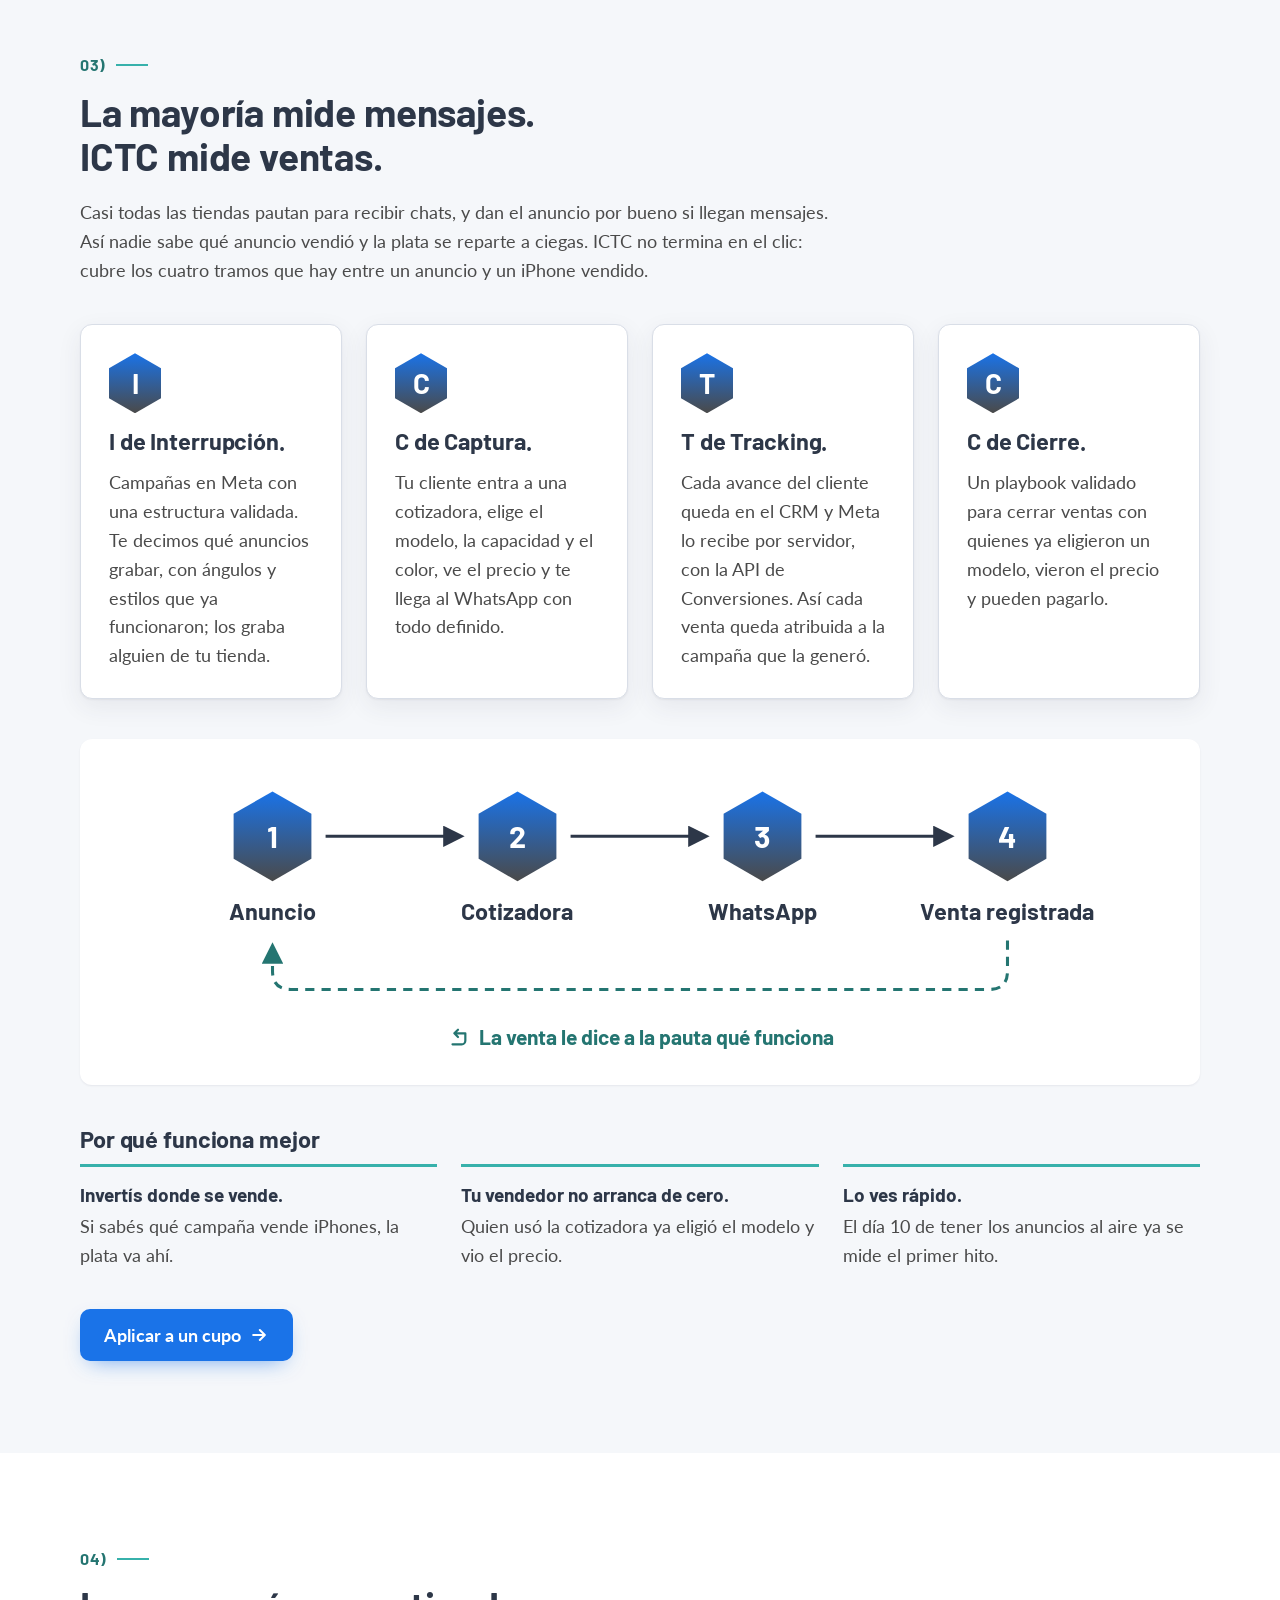
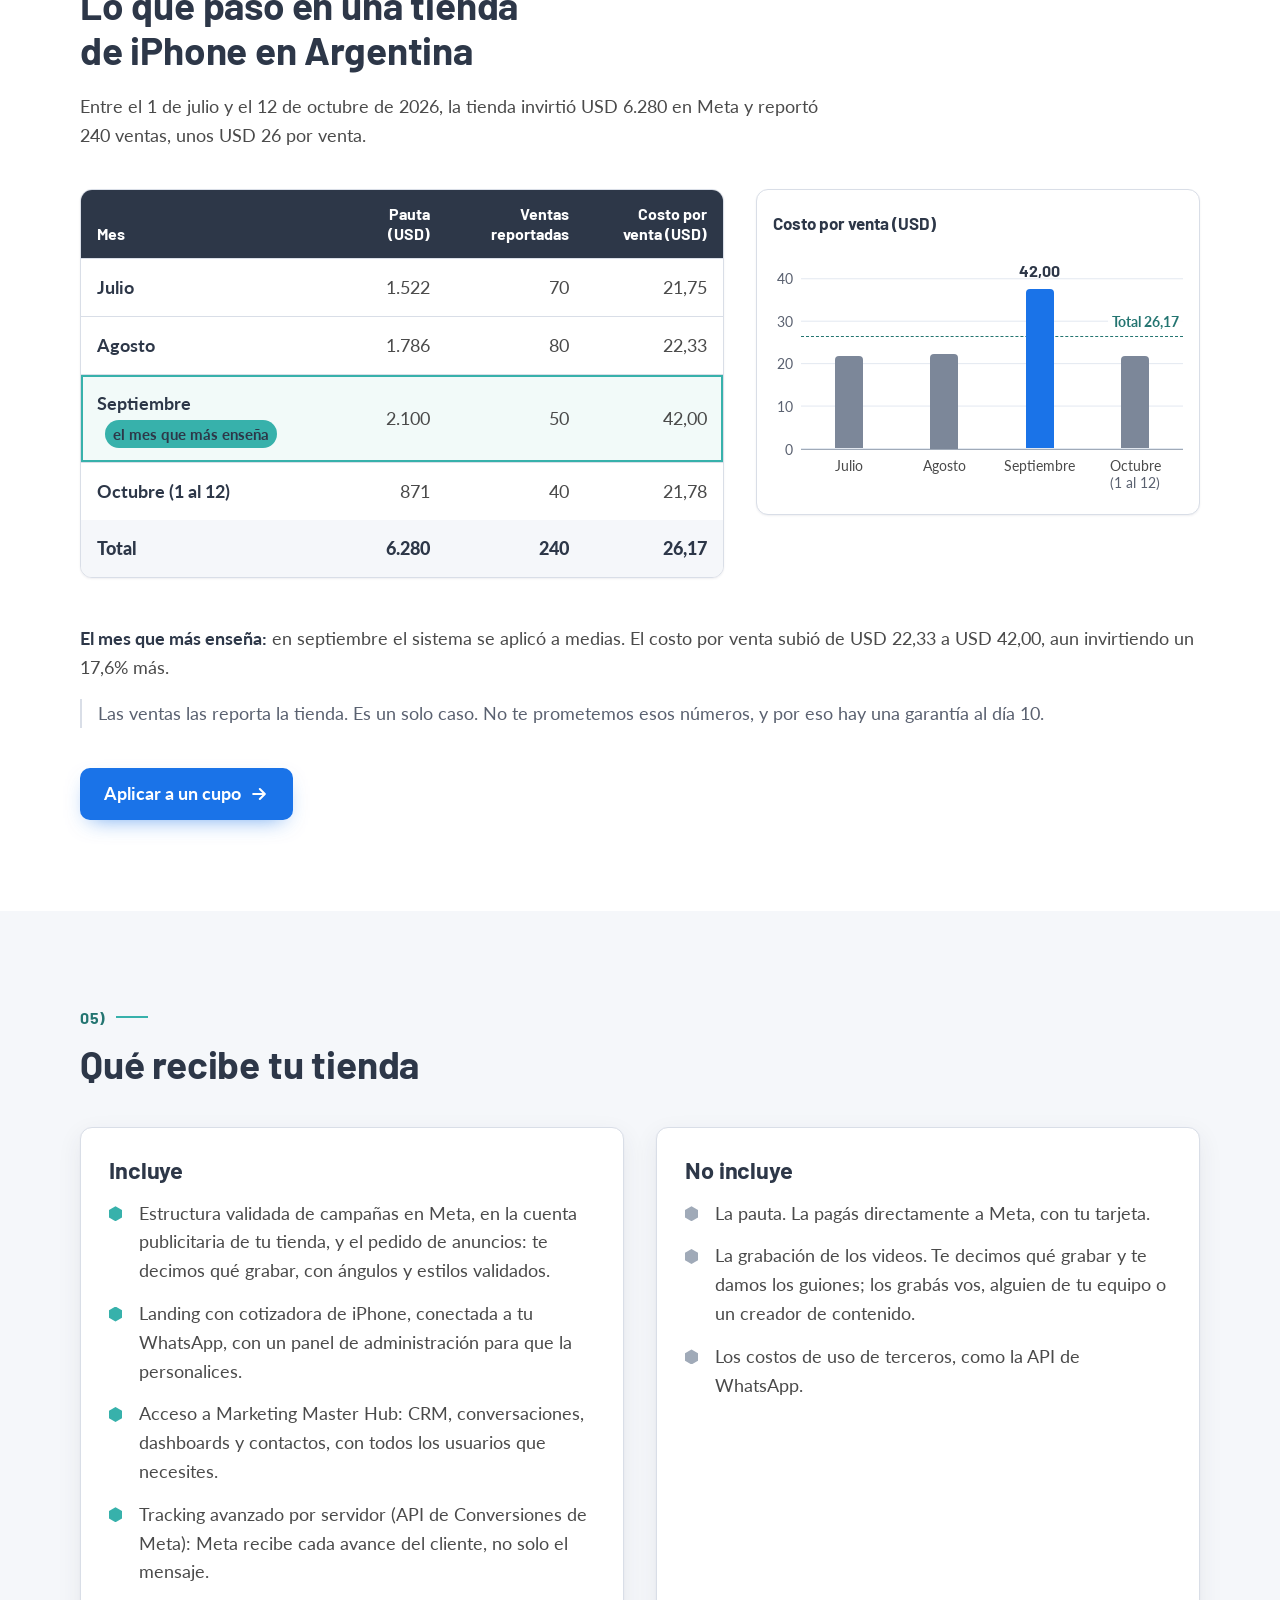
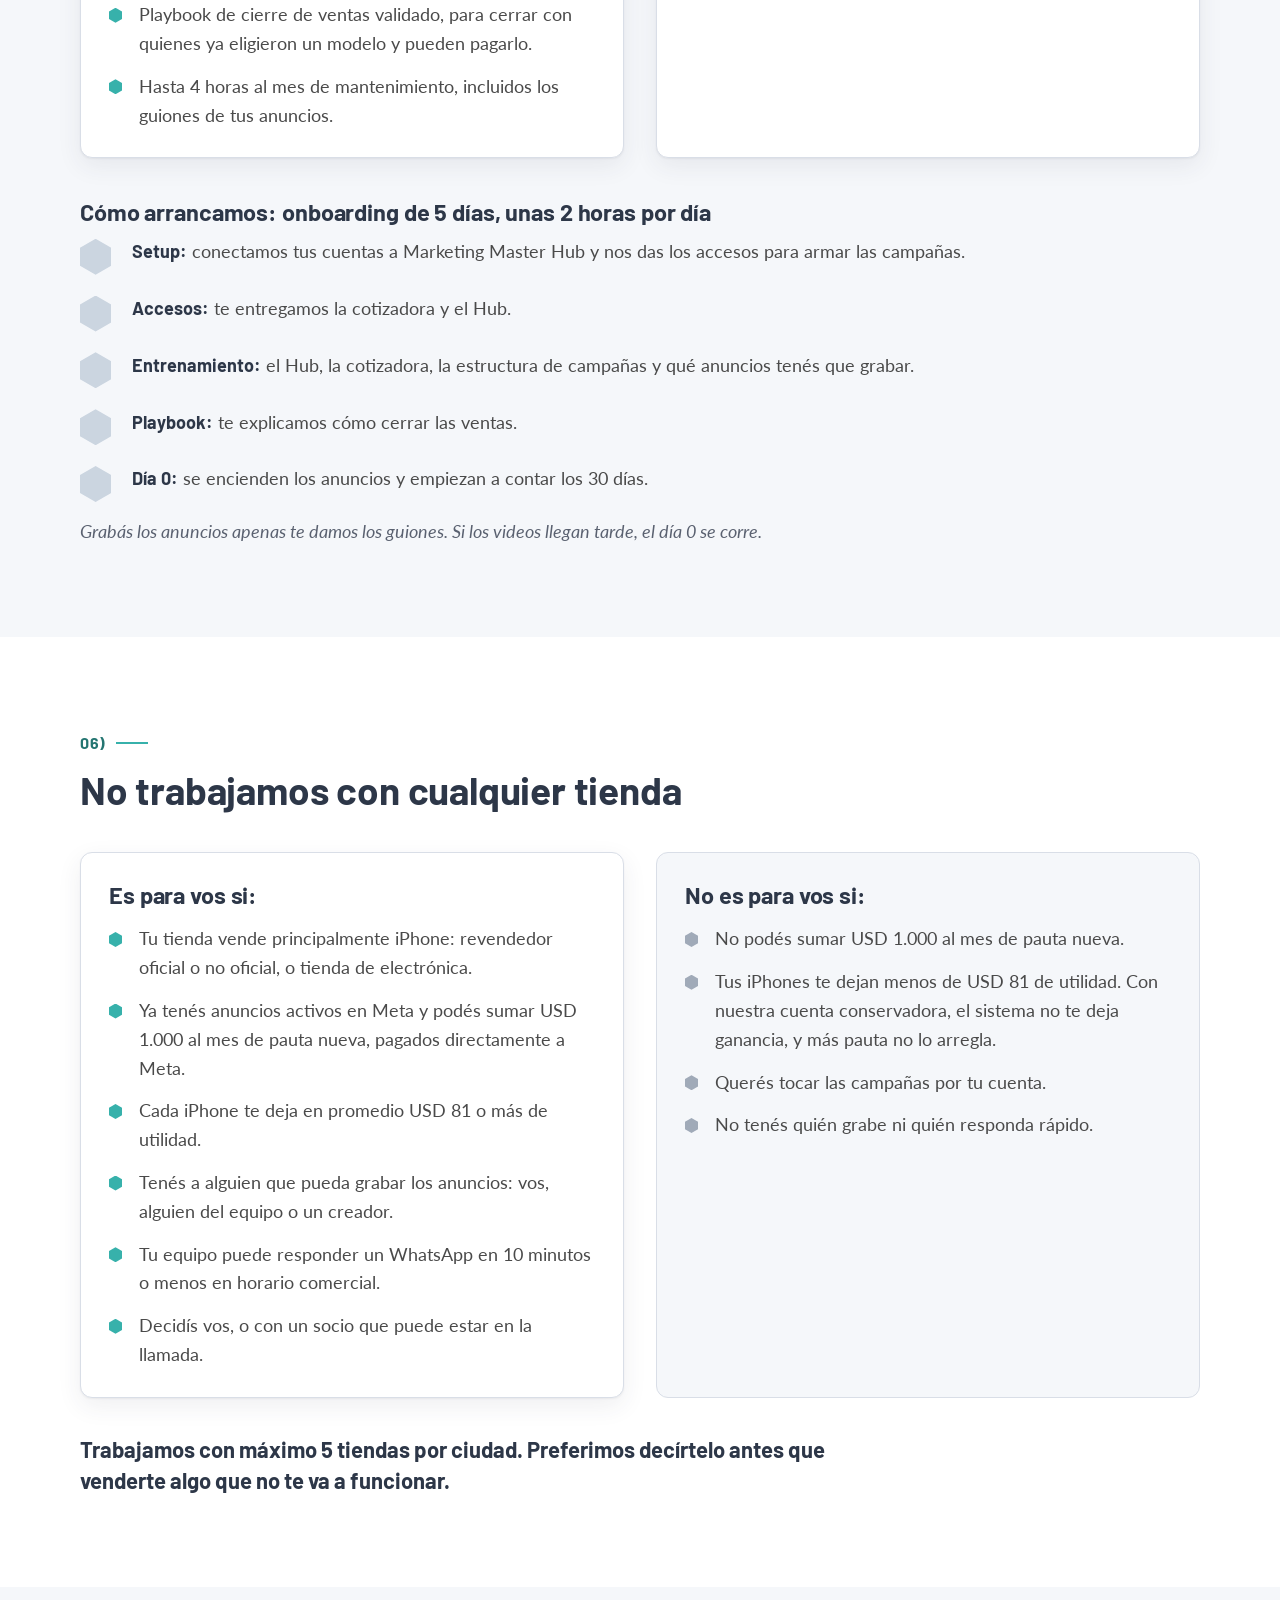
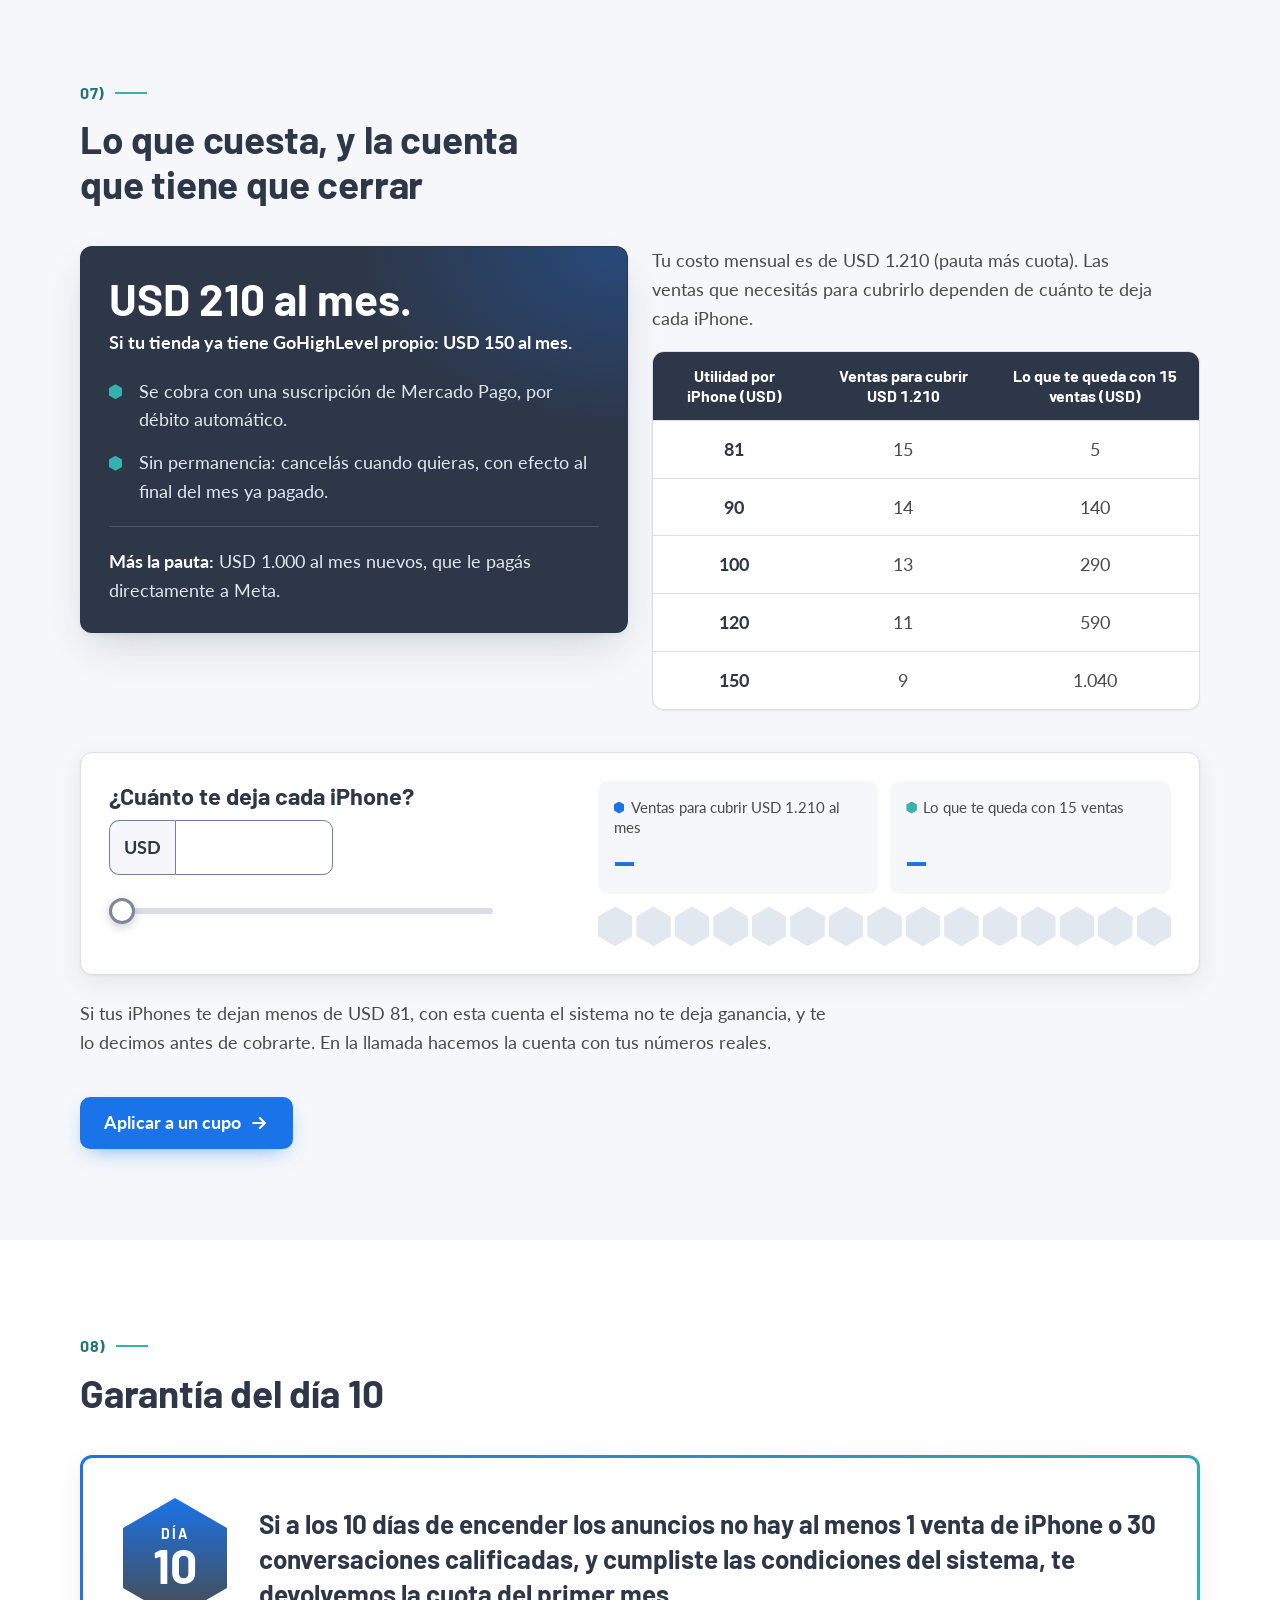
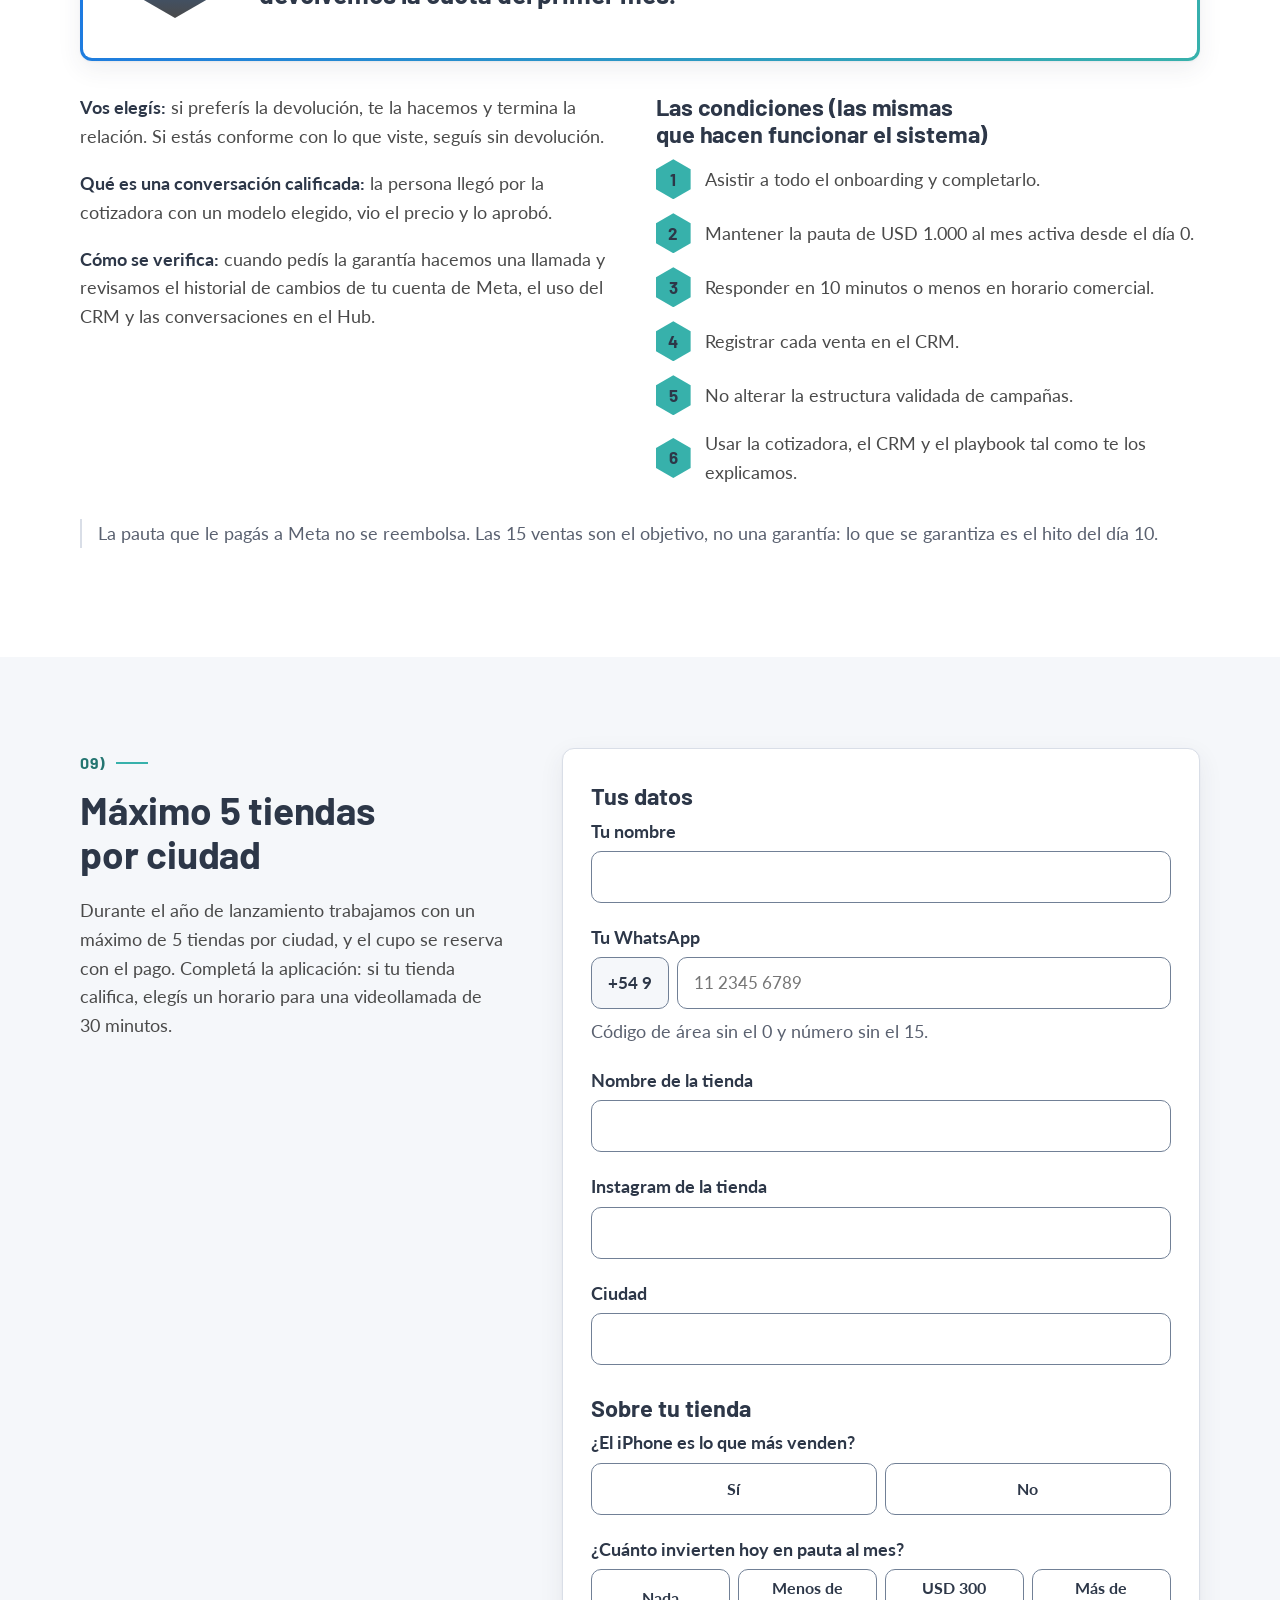
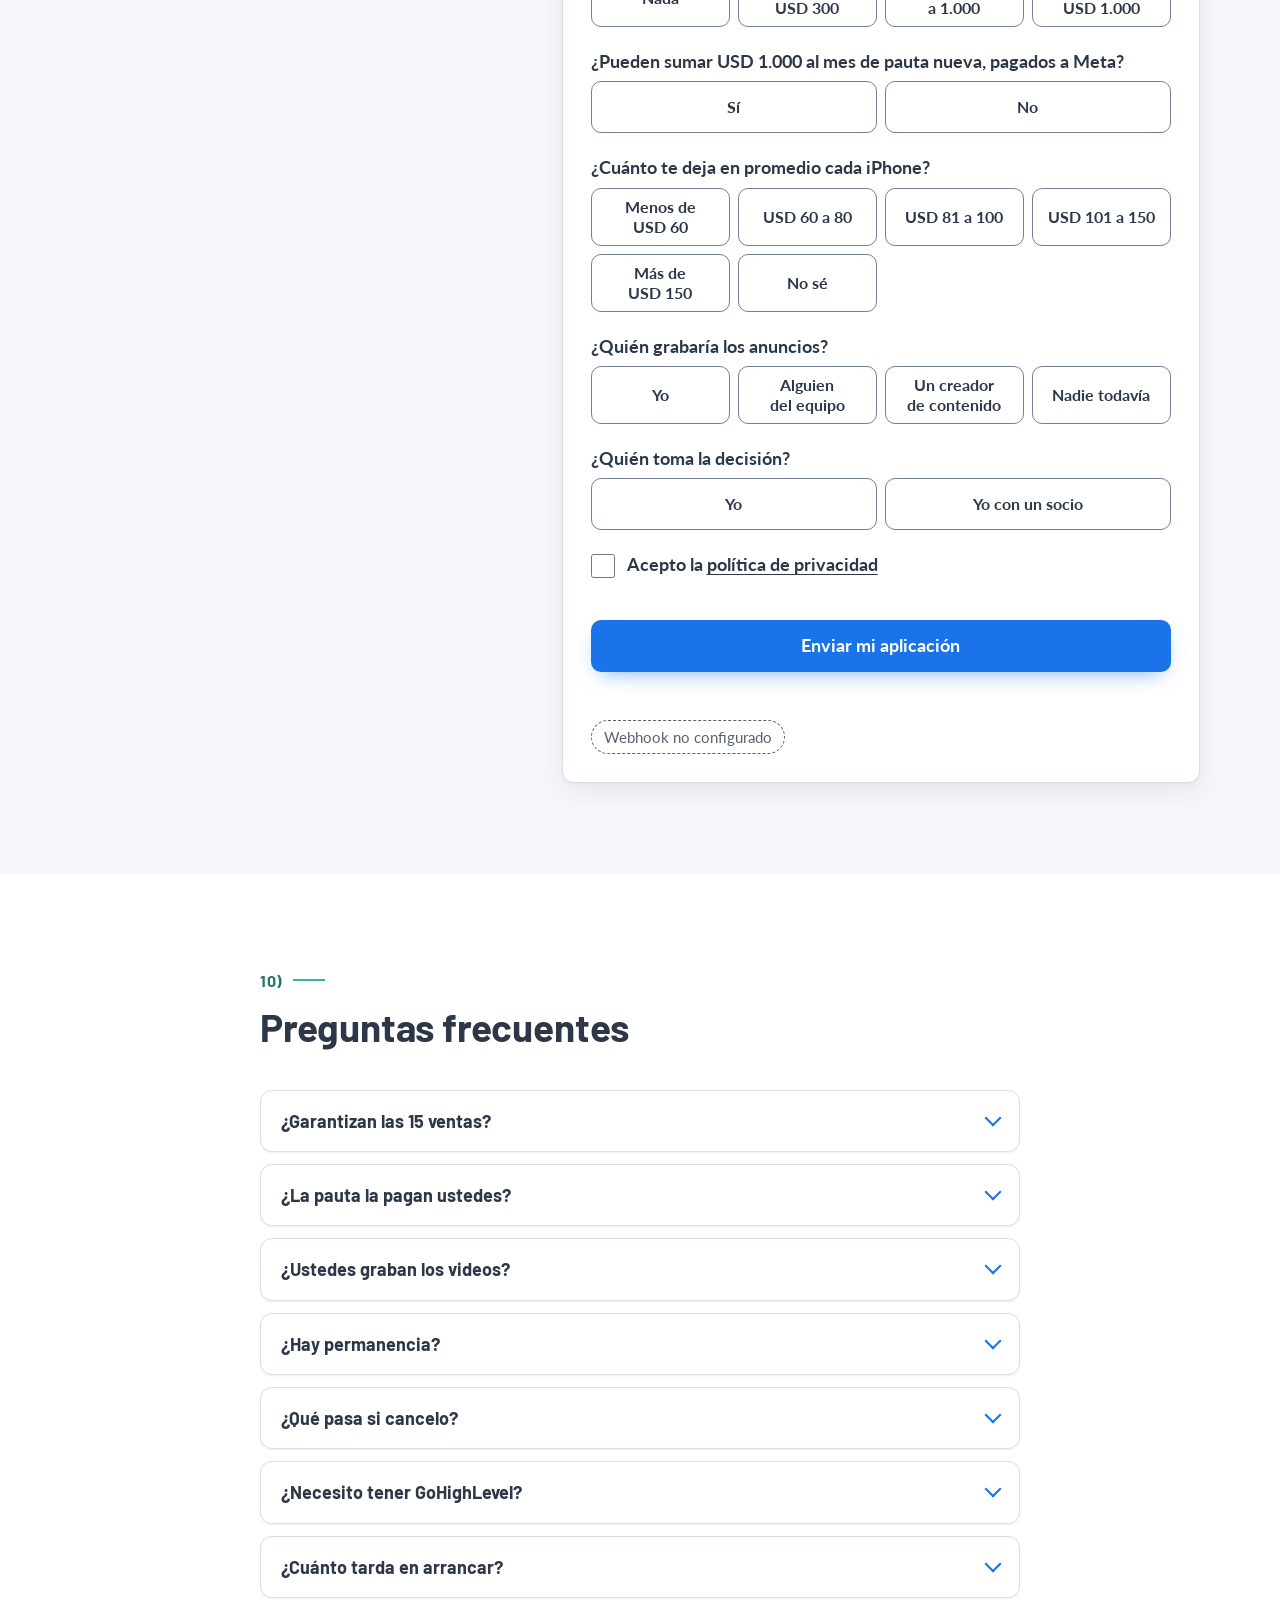
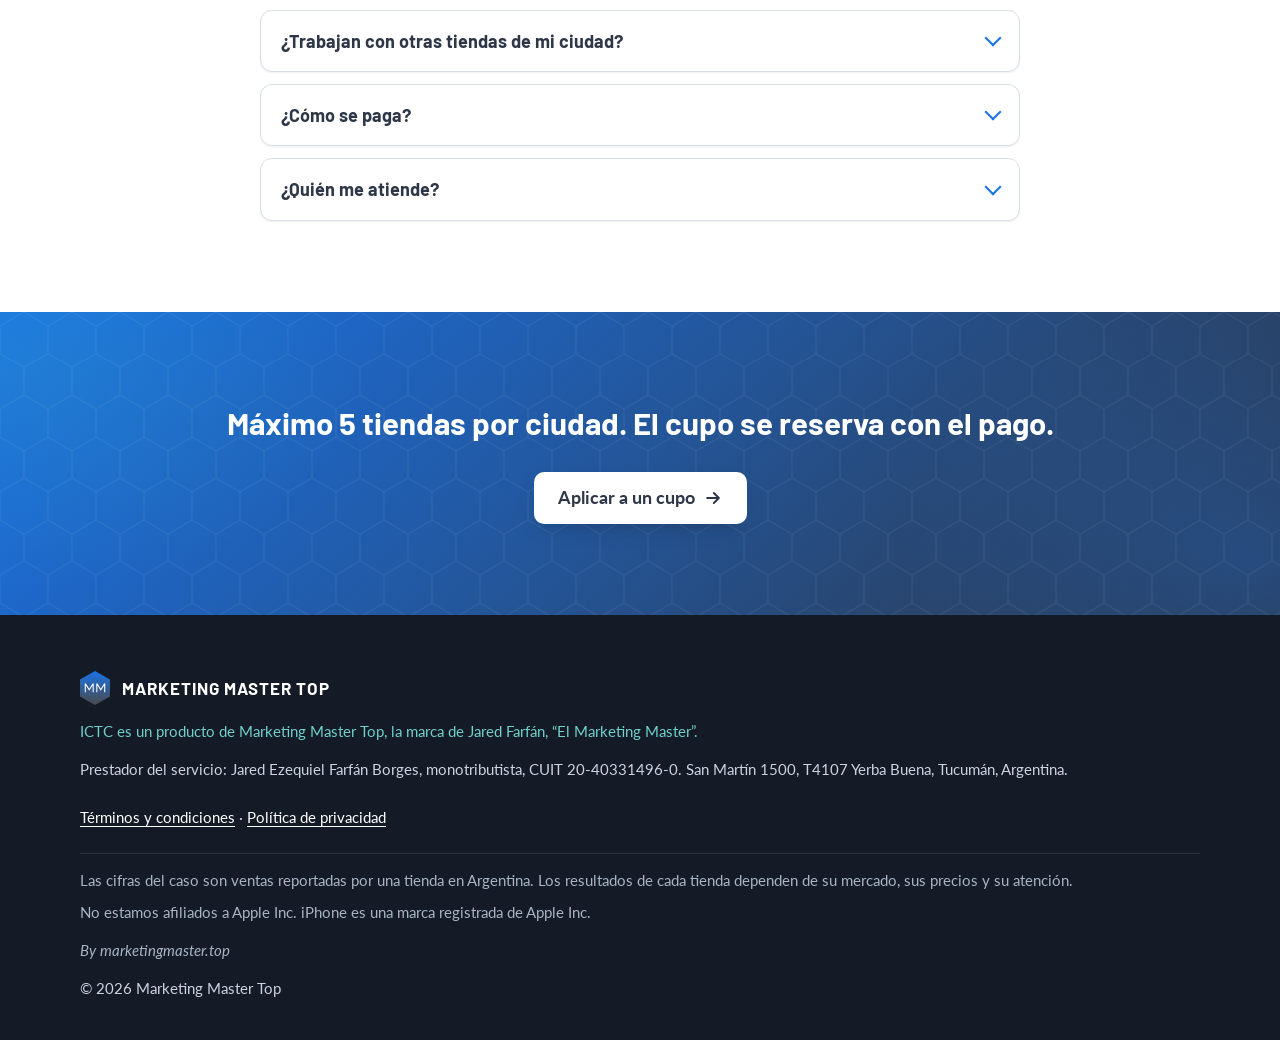
==== commit 7e48e67e: "Versión para Argentina: copy en voseo, producto ICTC completo y Mercado Pago Copy (decidido por Clau" ====
--- a/index.html
+++ b/index.html
@@ -5,28 +5,29 @@
   <meta name="viewport" content="width=device-width, initial-scale=1, viewport-fit=cover">
   <title>ICTC | Ventas de iPhone medidas una por una — Marketing Master Top</title>
   <!-- Subtítulo del hero recortado a 155 caracteres o menos (se quitó la segunda frase). -->
-  <meta name="description" content="ICTC conecta su anuncio, una cotizadora y su WhatsApp para que cada venta quede registrada con la campaña que la generó.">
+  <meta name="description" content="ICTC conecta tus anuncios, una cotizadora, tu WhatsApp y un playbook de cierre para que cada venta quede registrada con la campaña que la generó.">
   <!-- BETA: quitar esta línea cuando salga la versión definitiva. -->
   <meta name="robots" content="noindex, nofollow">
   <meta name="theme-color" content="#2D3748">
 
-  <!-- Open Graph / Twitter.
-       [PENDIENTE] og:image, twitter:image y og:url tienen que ser URLs ABSOLUTAS
-       (https://dominio/...) para que Facebook y WhatsApp muestren la vista previa.
-       Completar cuando se defina el dominio. -->
+  <!-- Open Graph / Twitter. og:url, og:image y twitter:image van con URL ABSOLUTA
+       del subdominio definitivo para que Facebook y WhatsApp muestren la vista previa.
+       Hasta que ictc.marketingmaster.top apunte a este sitio, la imagen no carga en
+       las vistas previas. -->
   <meta property="og:type" content="website">
+  <meta property="og:url" content="https://ictc.marketingmaster.top/">
   <meta property="og:locale" content="es_AR">
   <meta property="og:site_name" content="Marketing Master Top">
   <meta property="og:title" content="ICTC | Ventas de iPhone medidas una por una — Marketing Master Top">
-  <meta property="og:description" content="ICTC conecta su anuncio, una cotizadora y su WhatsApp para que cada venta quede registrada con la campaña que la generó.">
-  <meta property="og:image" content="assets/img/og-image.png">
+  <meta property="og:description" content="ICTC conecta tus anuncios, una cotizadora, tu WhatsApp y un playbook de cierre para que cada venta quede registrada con la campaña que la generó.">
+  <meta property="og:image" content="https://ictc.marketingmaster.top/assets/img/og-image.png">
   <meta property="og:image:width" content="1200">
   <meta property="og:image:height" content="630">
-  <meta property="og:image:alt" content="15 ventas de iPhone atribuidas a su pauta en 30 días, medidas una por una. Máximo 5 tiendas por ciudad.">
+  <meta property="og:image:alt" content="El objetivo: 15 ventas de iPhone en 30 días, atribuidas a Meta y registradas una por una en tu CRM. Máximo 5 tiendas por ciudad.">
   <meta name="twitter:card" content="summary_large_image">
   <meta name="twitter:title" content="ICTC | Ventas de iPhone medidas una por una — Marketing Master Top">
-  <meta name="twitter:description" content="ICTC conecta su anuncio, una cotizadora y su WhatsApp para que cada venta quede registrada con la campaña que la generó.">
-  <meta name="twitter:image" content="assets/img/og-image.png">
+  <meta name="twitter:description" content="ICTC conecta tus anuncios, una cotizadora, tu WhatsApp y un playbook de cierre para que cada venta quede registrada con la campaña que la generó.">
+  <meta name="twitter:image" content="https://ictc.marketingmaster.top/assets/img/og-image.png">
 
   <link rel="icon" href="assets/img/ictc-favicon.svg" type="image/svg+xml">
   <link rel="icon" href="assets/img/favicon-32.png" sizes="32x32" type="image/png">
@@ -72,15 +73,15 @@
         <div class="hero__texto">
           <p class="hero__antetitulo">
             <span class="numero-seccion">01)</span>
-            <span class="hero__antetitulo-texto">Para tiendas de iPhone que ya pautan en Meta</span>
+            <span class="hero__antetitulo-texto">Para tiendas que venden iPhone y ya pautan en Meta</span>
           </p>
           <h1 id="hero-titulo">
-            <span class="titular titular--a">15 ventas de iPhone atribuidas a su pauta en 30 días, <span class="resalte">medidas una por una.</span></span>
-            <span class="titular titular--b">Un chat no es una venta. <span class="resalte">Sepa cuántos iPhones le vende cada anuncio.</span></span>
+            <span class="titular titular--a">El objetivo: 15 ventas de iPhone en 30 días, <span class="resalte">atribuidas a Meta y registradas una por una en tu CRM.</span></span>
+            <span class="titular titular--b">Un chat no es una venta. <span class="resalte">Sabé cuántos iPhones te vende cada anuncio.</span></span>
           </h1>
-          <p class="hero__subtitulo">ICTC conecta su anuncio, una cotizadora y su WhatsApp para que cada venta quede registrada con la campaña que la generó. Así la plata va a la campaña que vende.</p>
+          <p class="hero__subtitulo">ICTC conecta tus anuncios, una cotizadora, tu WhatsApp y un playbook de cierre para que cada venta quede registrada con la campaña que la generó. Así la plata va a la campaña que vende.</p>
           <a class="boton boton--primario boton--flecha boton--bloque-movil" href="#aplicar" data-cta="hero">Aplicar a un cupo<svg class="boton__flecha" width="20" height="20" viewBox="0 0 24 24" aria-hidden="true" focusable="false"><path d="M5 12h13M13 6l6 6-6 6" fill="none" stroke="currentColor" stroke-width="2.4" stroke-linecap="round" stroke-linejoin="round"/></svg></a>
-          <p class="hero__debajo-boton">2 minutos. Si su tienda califica, agendamos una videollamada de 30 minutos. Máximo 5 tiendas por ciudad.</p>
+          <p class="hero__debajo-boton">2 minutos. Si tu tienda califica, agendamos una videollamada de 30 minutos. Máximo 5 tiendas por ciudad. Los 30 días se cuentan desde que se encienden los anuncios.</p>
         </div>
 
         <!-- Si CONFIG.videoHero tiene URL, main.js reemplaza el mock por el video. -->
@@ -89,7 +90,7 @@
             <div class="telefono-mock" role="img" aria-label="Ilustración de una cotizadora de iPhone conectada a WhatsApp">
               <div class="telefono-mock__pantalla">
                 <div class="mock__tienda"><span class="mock__tienda-logo"></span><span class="mock__tienda-linea"></span></div>
-                <p class="mock__titulo">Cotice su iPhone</p>
+                <p class="mock__titulo">Cotizá tu iPhone</p>
                 <div class="mock__producto">
                   <!-- Imagen enviada por Jared, con el logo de Apple retirado (regla 6 de CLAUDE.md). -->
                   <picture>
@@ -104,7 +105,7 @@
                 <p class="mock__precio">$ X.XXX.XXX</p>
                 <div class="mock__boton">
                   <svg width="20" height="20" viewBox="0 0 24 24" aria-hidden="true"><path d="M4 4h16v12H8l-4 4z" fill="none" stroke="currentColor" stroke-width="2" stroke-linejoin="round"/></svg>
-                  Enviar por WhatsApp
+                  Comprar por WhatsApp
                 </div>
               </div>
             </div>
@@ -150,17 +151,18 @@
       <div class="contenedor">
         <div class="seccion__cabecera revelar">
           <p class="numero-seccion">02)</p>
-          <h2 id="problema-titulo">¿Le pasa esto con su pauta?</h2>
+          <h2 id="problema-titulo">¿Te pasa esto?</h2>
         </div>
         <ul class="lista-hex problema__lista revelar" role="list">
-          <li>Le escriben “precio”, les responde y nunca más contestan.</li>
-          <li>La pauta trae chats, pero a fin de mes no sabe cuántos terminaron en una venta.</li>
-          <li>No sabe cuál de sus anuncios vendió iPhones y cuál solo trajo curiosos.</li>
-          <li>Cada asesor responde a su manera y a su tiempo.</li>
+          <li>Invertís en contenido, agencias, capacitaciones y pauta, y los clientes no llegan.</li>
+          <li>Te escriben “precio”, les respondés y nunca más contestan.</li>
+          <li>La pauta trae chats, pero a fin de mes no sabés cuántos terminaron en una venta.</li>
+          <li>No sabés cuál de tus anuncios vendió iPhones y cuál solo trajo curiosos.</li>
+          <li>Cada vendedor responde a su manera y a su tiempo.</li>
           <!-- [PENDIENTE] validar este punto. Para quitarlo, borrar el <li> con data-pendiente="validar-agencias". -->
-          <li data-pendiente="validar-agencias">Si trabaja con una agencia, le reporta mensajes y alcance, no ventas.</li>
+          <li data-pendiente="validar-agencias">Si trabajás con una agencia, te reporta mensajes y alcance, no ventas.</li>
         </ul>
-        <p class="destacado revelar">El problema no es el anuncio, es lo que se mide. Si mide mensajes, termina pagando por mensajes.</p>
+        <p class="destacado revelar">El problema no es el anuncio, es lo que se mide. Si medís mensajes, terminás pagando por mensajes.</p>
       </div>
     </section>
 
@@ -172,25 +174,29 @@
         <div class="seccion__cabecera revelar">
           <p class="numero-seccion">03)</p>
           <h2 id="ict-titulo">La mayoría mide mensajes. ICTC mide ventas.</h2>
-          <p>Casi todas las tiendas pautan para recibir chats, y dan el anuncio por bueno si llegan mensajes. Así nadie sabe qué anuncio vendió y la plata se reparte a ciegas. ICTC no termina en el clic: cubre los tres tramos que hay entre un anuncio y un iPhone vendido.</p>
-        </div>
-
-        <!-- [PENDIENTE] ICTC tiene cuatro letras y la sección explica tres. Falta el texto de la C de Cierre (lo define Jared). -->
+          <p>Casi todas las tiendas pautan para recibir chats, y dan el anuncio por bueno si llegan mensajes. Así nadie sabe qué anuncio vendió y la plata se reparte a ciegas. ICTC no termina en el clic: cubre los cuatro tramos que hay entre un anuncio y un iPhone vendido.</p>
+        </div>
+
         <div class="tarjetas-ict">
           <article class="tarjeta tarjeta--foco tarjeta-ict revelar">
             <span class="hex" aria-hidden="true">I</span>
             <h3>I de Interrupción.</h3>
-            <p>Campañas en Meta con la estrategia de un caso que ya funcionó. Nosotros escribimos los guiones de los anuncios; los graba alguien de su tienda.</p>
+            <p>Campañas en Meta con una estructura validada. Te decimos qué anuncios grabar, con ángulos y estilos que ya funcionaron; los graba alguien de tu tienda.</p>
           </article>
           <article class="tarjeta tarjeta--foco tarjeta-ict revelar">
             <span class="hex" aria-hidden="true">C</span>
             <h3>C de Captura.</h3>
-            <p>Su cliente entra a una cotizadora, elige el modelo, la capacidad y el color, ve el precio y le llega al WhatsApp con todo definido. Su equipo lo atiende con un guion de venta, entrenado en 5 sesiones.</p>
+            <p>Tu cliente entra a una cotizadora, elige el modelo, la capacidad y el color, ve el precio y te llega al WhatsApp con todo definido.</p>
           </article>
           <article class="tarjeta tarjeta--foco tarjeta-ict revelar">
             <span class="hex" aria-hidden="true">T</span>
             <h3>T de Tracking.</h3>
-            <p>Cada venta que su equipo registra en el CRM queda atribuida a la campaña que la generó.</p>
+            <p>Cada avance del cliente queda en el CRM y Meta lo recibe por servidor, con la API de Conversiones. Así cada venta queda atribuida a la campaña que la generó.</p>
+          </article>
+          <article class="tarjeta tarjeta--foco tarjeta-ict revelar">
+            <span class="hex" aria-hidden="true">C</span>
+            <h3>C de Cierre.</h3>
+            <p>Un playbook validado para cerrar ventas con quienes ya eligieron un modelo, vieron el precio y pueden pagarlo.</p>
           </article>
         </div>
 
@@ -286,9 +292,9 @@
         <div class="por-que revelar">
           <h3>Por qué funciona mejor</h3>
           <ul class="por-que__lista" role="list">
-            <li><strong>Invierte donde se vende.</strong> Si sabe qué campaña vende iPhones, la plata va ahí.</li>
-            <li><strong>Su asesor no arranca de cero.</strong> Quien usó la cotizadora ya eligió el modelo y vio el precio.</li>
-            <li><strong>Lo ve rápido.</strong> El día 10 de tener los anuncios al aire ya se mide el primer hito.</li>
+            <li><strong>Invertís donde se vende.</strong> Si sabés qué campaña vende iPhones, la plata va ahí.</li>
+            <li><strong>Tu vendedor no arranca de cero.</strong> Quien usó la cotizadora ya eligió el modelo y vio el precio.</li>
+            <li><strong>Lo ves rápido.</strong> El día 10 de tener los anuncios al aire ya se mide el primer hito.</li>
           </ul>
         </div>
 
@@ -374,7 +380,7 @@
         </div>
 
         <p class="caso__ensena revelar"><strong>El mes que más enseña:</strong> en septiembre el sistema se aplicó a medias. El costo por venta subió de USD 22,33 a USD 42,00, aun invirtiendo un 17,6% más.</p>
-        <p class="letra-chica revelar">Las ventas las reporta la tienda. Es un solo caso, en otro país. No le prometemos esos números, y por eso hay una garantía al día 10.</p>
+        <p class="letra-chica revelar">Las ventas las reporta la tienda. Es un solo caso. No te prometemos esos números, y por eso hay una garantía al día 10.</p>
 
         <!-- [PENDIENTE] Captura del Administrador de anuncios (CONFIG.capturaCaso). Sin imagen, este bloque se elimina. -->
         <figure class="caso__captura" id="caso-captura" hidden></figure>
@@ -392,41 +398,41 @@
       <div class="contenedor">
         <div class="seccion__cabecera revelar">
           <p class="numero-seccion">05)</p>
-          <h2 id="incluye-titulo">Qué recibe su tienda</h2>
+          <h2 id="incluye-titulo">Qué recibe tu tienda</h2>
         </div>
 
         <div class="grilla-2 incluye">
           <div class="tarjeta tarjeta--foco revelar">
             <h3>Incluye</h3>
             <ul class="lista-hex" role="list">
-              <li>Estrategia, configuración y gestión de campañas de Meta en la cuenta publicitaria de su tienda.</li>
-              <li>Guiones escritos para sus anuncios en video.</li>
-              <li>Cotizadora de iPhone con sus modelos y precios, conectada a su WhatsApp.</li>
-              <li>CRM configurado, con el registro de cada venta y su campaña de origen.</li>
-              <li>5 sesiones de capacitación de ventas de 1 hora para quien atiende el WhatsApp.</li>
-              <li>Hasta 4 horas al mes de mantenimiento, con la actualización mensual de precios.</li>
-              <li>Un reporte mensual: ventas atribuidas, costo por venta y cuánto le quedó después de la pauta y la cuota.</li>
+              <li>Estructura validada de campañas en Meta, en la cuenta publicitaria de tu tienda, y el pedido de anuncios: te decimos qué grabar, con ángulos y estilos validados.</li>
+              <li>Landing con cotizadora de iPhone, conectada a tu WhatsApp, con un panel de administración para que la personalices.</li>
+              <li>Acceso a Marketing Master Hub: CRM, conversaciones, dashboards y contactos, con todos los usuarios que necesites.</li>
+              <li>Tracking avanzado por servidor (API de Conversiones de Meta): Meta recibe cada avance del cliente, no solo el mensaje.</li>
+              <li>Playbook de cierre de ventas validado, para cerrar con quienes ya eligieron un modelo y pueden pagarlo.</li>
+              <li>Hasta 4 horas al mes de mantenimiento, incluidos los guiones de tus anuncios.</li>
             </ul>
           </div>
           <div class="tarjeta tarjeta--no revelar">
             <h3>No incluye</h3>
             <ul class="lista-hex lista-hex--gris" role="list">
-              <li>La pauta. Usted se la paga directamente a Meta, con su tarjeta.</li>
-              <li>La grabación de los videos. Nosotros escribimos los guiones; los graba usted, alguien de su equipo o un creador de contenido.</li>
+              <li>La pauta. La pagás directamente a Meta, con tu tarjeta.</li>
+              <li>La grabación de los videos. Te decimos qué grabar y te damos los guiones; los grabás vos, alguien de tu equipo o un creador de contenido.</li>
               <li>Los costos de uso de terceros, como la API de WhatsApp.</li>
             </ul>
           </div>
         </div>
 
         <div class="cronograma revelar">
-          <h3>Cómo arrancamos (unos 7 días hábiles)</h3>
+          <h3>Cómo arrancamos: onboarding de 5 días, unas 2 horas por día</h3>
           <ol class="linea-tiempo" role="list">
-            <li><strong>Día 1:</strong> reunión de conexión. Conectamos su cuenta de Meta, su Instagram y su WhatsApp, y le entregamos los guiones.</li>
-            <li><strong>Días 2 a 6:</strong> 5 sesiones de capacitación, una por día, mientras su tienda graba los videos.</li>
-            <li><strong>Días 7 y 8:</strong> prueba completa del sistema, de la cotizadora a la venta registrada.</li>
-            <li><strong>Día 0:</strong> los anuncios salen al aire y empieza a contar el plazo de los 30 días.</li>
+            <li><strong>Setup:</strong> conectamos tus cuentas a Marketing Master Hub y nos das los accesos para armar las campañas.</li>
+            <li><strong>Accesos:</strong> te entregamos la cotizadora y el Hub.</li>
+            <li><strong>Entrenamiento:</strong> el Hub, la cotizadora, la estructura de campañas y qué anuncios tenés que grabar.</li>
+            <li><strong>Playbook:</strong> te explicamos cómo cerrar las ventas.</li>
+            <li><strong>Día 0:</strong> se encienden los anuncios y empiezan a contar los 30 días.</li>
           </ol>
-          <p class="nota">Si los videos llegan tarde, el día 0 se corre. El sistema depende de que su tienda entregue a tiempo.</p>
+          <p class="nota">Grabás los anuncios apenas te damos los guiones. Si los videos llegan tarde, el día 0 se corre.</p>
         </div>
       </div>
     </section>
@@ -443,28 +449,28 @@
 
         <div class="grilla-2">
           <div class="tarjeta tarjeta--foco revelar">
-            <h3>Es para usted si:</h3>
+            <h3>Es para vos si:</h3>
             <ul class="lista-hex" role="list">
-              <li>Tiene una tienda de iPhone y el iPhone es lo que más vende.</li>
-              <li>Ya pauta en Meta y puede sumar USD 1.000 al mes de pauta nueva, pagados directamente a Meta.</li>
-              <li>Cada iPhone le deja en promedio USD 81 o más de utilidad.</li>
-              <li>Tiene a alguien que pueda grabar los anuncios: usted, alguien del equipo o un creador.</li>
-              <li>Su equipo puede responder un WhatsApp en 15 minutos o menos en horario comercial.</li>
-              <li>Decide usted, o con un socio que puede estar en la llamada.</li>
+              <li>Tu tienda vende principalmente iPhone: revendedor oficial o no oficial, o tienda de electrónica.</li>
+              <li>Ya tenés anuncios activos en Meta y podés sumar USD 1.000 al mes de pauta nueva, pagados directamente a Meta.</li>
+              <li>Cada iPhone te deja en promedio USD 81 o más de utilidad.</li>
+              <li>Tenés a alguien que pueda grabar los anuncios: vos, alguien del equipo o un creador.</li>
+              <li>Tu equipo puede responder un WhatsApp en 10 minutos o menos en horario comercial.</li>
+              <li>Decidís vos, o con un socio que puede estar en la llamada.</li>
             </ul>
           </div>
           <div class="tarjeta tarjeta--no revelar">
-            <h3>No es para usted si:</h3>
+            <h3>No es para vos si:</h3>
             <ul class="lista-hex lista-hex--gris" role="list">
-              <li>No puede sumar USD 1.000 al mes de pauta nueva.</li>
-              <li>Sus iPhones le dejan menos de USD 81 de utilidad. Con nuestra cuenta conservadora, el sistema no le deja ganancia, y más pauta no lo arregla.</li>
-              <li>Quiere tocar las campañas por su cuenta.</li>
-              <li>No tiene quién grabe ni quién responda rápido.</li>
+              <li>No podés sumar USD 1.000 al mes de pauta nueva.</li>
+              <li>Tus iPhones te dejan menos de USD 81 de utilidad. Con nuestra cuenta conservadora, el sistema no te deja ganancia, y más pauta no lo arregla.</li>
+              <li>Querés tocar las campañas por tu cuenta.</li>
+              <li>No tenés quién grabe ni quién responda rápido.</li>
             </ul>
           </div>
         </div>
 
-        <p class="seccion__cierre revelar">Trabajamos con máximo 5 tiendas por ciudad. Preferimos decírselo antes que venderle algo que no le va a funcionar.</p>
+        <p class="seccion__cierre revelar">Trabajamos con máximo 5 tiendas por ciudad. Preferimos decírtelo antes que venderte algo que no te va a funcionar.</p>
       </div>
     </section>
 
@@ -481,22 +487,22 @@
         <div class="precio">
           <div class="tarjeta precio__tarjeta revelar">
             <p class="precio__principal">USD 210 al mes.</p>
-            <p class="precio__ghl">Si su tienda ya tiene GoHighLevel propio: USD 150 al mes.</p>
+            <p class="precio__ghl">Si tu tienda ya tiene GoHighLevel propio: USD 150 al mes.</p>
             <ul class="lista-hex" role="list">
-              <li>Se cobra en dólares por débito automático, con tarjeta Visa o Mastercard.</li>
-              <li>Sin permanencia: cancela cuando quiera, con efecto al final del mes ya pagado.</li>
+              <li>Se cobra con una suscripción de Mercado Pago, por débito automático.</li>
+              <li>Sin permanencia: cancelás cuando quieras, con efecto al final del mes ya pagado.</li>
             </ul>
-            <p class="precio__pauta"><strong>Más la pauta:</strong> USD 1.000 al mes nuevos, que usted le paga directamente a Meta.</p>
+            <p class="precio__pauta"><strong>Más la pauta:</strong> USD 1.000 al mes nuevos, que le pagás directamente a Meta.</p>
           </div>
 
           <div class="revelar">
-            <p class="cuenta__texto">Su costo mensual es de USD 1.210 (pauta más cuota). Las ventas que necesita para cubrirlo dependen de cuánto le deja cada iPhone.</p>
-            <table class="tabla tabla--cuenta" id="tabla-cuenta" aria-label="Ventas para cubrir USD 1.210 y lo que le queda con 15 ventas, según la utilidad por iPhone">
+            <p class="cuenta__texto">Tu costo mensual es de USD 1.210 (pauta más cuota). Las ventas que necesitás para cubrirlo dependen de cuánto te deja cada iPhone.</p>
+            <table class="tabla tabla--cuenta" id="tabla-cuenta" aria-label="Ventas para cubrir USD 1.210 y lo que te queda con 15 ventas, según la utilidad por iPhone">
               <thead>
                 <tr>
                   <th scope="col">Utilidad por iPhone (USD)</th>
                   <th scope="col">Ventas para cubrir USD 1.210</th>
-                  <th scope="col">Lo que le queda con 15 ventas (USD)</th>
+                  <th scope="col">Lo que te queda con 15 ventas (USD)</th>
                 </tr>
               </thead>
               <tbody>
@@ -513,7 +519,7 @@
         <!-- Calculadora (main.js). Solo enteros > 0; acepta "1.200" con punto de miles. -->
         <div class="tarjeta calculadora revelar">
           <div class="calculadora__pregunta">
-            <label id="calc-etiqueta" for="calc-utilidad">¿Cuánto le deja cada iPhone?</label>
+            <label id="calc-etiqueta" for="calc-utilidad">¿Cuánto te deja cada iPhone?</label>
             <div class="calculadora__entrada">
               <span id="calc-moneda">USD</span>
               <input class="control" id="calc-utilidad" type="text" inputmode="numeric" autocomplete="off"
@@ -522,7 +528,7 @@
             <!-- Deslizador sincronizado con el campo (40 a 250). Sin valor hasta que el usuario lo mueve. -->
             <input class="calculadora__rango" id="calc-rango" type="range" min="40" max="250" step="1" value="40"
                    aria-labelledby="calc-etiqueta calc-moneda" data-sin-valor>
-            <p class="calculadora__ayuda" id="calc-ayuda" hidden>Escriba un número entero mayor que 0.</p>
+            <p class="calculadora__ayuda" id="calc-ayuda" hidden>Escribí un número entero mayor que 0.</p>
           </div>
           <div class="calculadora__resultados-col" aria-live="polite">
             <dl class="calculadora__resultados">
@@ -531,17 +537,17 @@
                 <dd id="calc-ventas">—</dd>
               </div>
               <div>
-                <dt><span class="muestra muestra--ganancia" aria-hidden="true"></span>Lo que le queda con 15 ventas</dt>
+                <dt><span class="muestra muestra--ganancia" aria-hidden="true"></span>Lo que te queda con 15 ventas</dt>
                 <dd id="calc-queda">—</dd>
               </div>
             </dl>
             <!-- Medidor: 15 hexágonos = las 15 ventas. Azul = la parte que cubre los USD 1.210; celeste = lo que queda. -->
             <div class="medidor" id="calc-medidor" aria-hidden="true"></div>
-            <p class="calculadora__aviso" id="calc-aviso" hidden>Con esta utilidad, nuestra cuenta conservadora no le deja ganancia. Preferimos decírselo antes de cobrarle.</p>
-          </div>
-        </div>
-
-        <p class="cuenta__debajo revelar">Si sus iPhones le dejan menos de USD 81, con esta cuenta el sistema no le deja ganancia, y se lo decimos antes de cobrarle. En la llamada hacemos la cuenta con sus números reales.</p>
+            <p class="calculadora__aviso" id="calc-aviso" hidden>Con esta utilidad, nuestra cuenta conservadora no te deja ganancia. Preferimos decírtelo antes de cobrarte.</p>
+          </div>
+        </div>
+
+        <p class="cuenta__debajo revelar">Si tus iPhones te dejan menos de USD 81, con esta cuenta el sistema no te deja ganancia, y te lo decimos antes de cobrarte. En la llamada hacemos la cuenta con tus números reales.</p>
 
         <div class="acciones-seccion">
           <a class="boton boton--primario boton--flecha boton--bloque-movil" href="#aplicar">Aplicar a un cupo<svg class="boton__flecha" width="20" height="20" viewBox="0 0 24 24" aria-hidden="true" focusable="false"><path d="M5 12h13M13 6l6 6-6 6" fill="none" stroke="currentColor" stroke-width="2.4" stroke-linecap="round" stroke-linejoin="round"/></svg></a>
@@ -561,28 +567,29 @@
 
         <div class="garantia__tarjeta revelar">
           <div class="garantia__sello" aria-hidden="true"><small>Día</small><span>10</span></div>
-          <p class="garantia__texto">Si a los 10 días de tener los anuncios al aire no hay al menos 1 venta de iPhone o 30 conversaciones calificadas, y usted cumplió las condiciones del sistema, le devolvemos la cuota del primer mes. Sin preguntas.</p>
+          <p class="garantia__texto">Si a los 10 días de encender los anuncios no hay al menos 1 venta de iPhone o 30 conversaciones calificadas, y cumpliste las condiciones del sistema, te devolvemos la cuota del primer mes.</p>
         </div>
 
         <div class="garantia__detalle">
           <div class="revelar">
-            <p><strong>Usted elige:</strong> si prefiere la devolución, se la hacemos y se cancela la suscripción. Si está conforme con lo que vio, sigue sin devolución.</p>
-            <p><strong>Qué es una conversación calificada:</strong> la persona responde después del saludo, indica un modelo o usa la cotizadora, y confirma su forma de pago o su presupuesto.</p>
+            <p><strong>Vos elegís:</strong> si preferís la devolución, te la hacemos y termina la relación. Si estás conforme con lo que viste, seguís sin devolución.</p>
+            <p><strong>Qué es una conversación calificada:</strong> la persona llegó por la cotizadora con un modelo elegido, vio el precio y lo aprobó.</p>
+            <p><strong>Cómo se verifica:</strong> cuando pedís la garantía hacemos una llamada y revisamos el historial de cambios de tu cuenta de Meta, el uso del CRM y las conversaciones en el Hub.</p>
           </div>
           <div class="revelar">
             <h3>Las condiciones (las mismas que hacen funcionar el sistema)</h3>
             <ol class="condiciones" role="list">
-              <li>Asistir a las 5 sesiones de capacitación.</li>
+              <li>Asistir a todo el onboarding y completarlo.</li>
               <li>Mantener la pauta de USD 1.000 al mes activa desde el día 0.</li>
-              <li>Responder en 15 minutos o menos en horario comercial.</li>
+              <li>Responder en 10 minutos o menos en horario comercial.</li>
               <li>Registrar cada venta en el CRM.</li>
-              <li>Seguir el guion de venta.</li>
-              <li>No modificar campañas ni anuncios.</li>
+              <li>No alterar la estructura validada de campañas.</li>
+              <li>Usar la cotizadora, el CRM y el playbook tal como te los explicamos.</li>
             </ol>
           </div>
         </div>
 
-        <p class="letra-chica revelar">La pauta que usted le paga a Meta no se reembolsa. Las 15 ventas son el objetivo, no una garantía: lo que se garantiza es el hito del día 10.</p>
+        <p class="letra-chica revelar">La pauta que le pagás a Meta no se reembolsa. Las 15 ventas son el objetivo, no una garantía: lo que se garantiza es el hito del día 10.</p>
       </div>
     </section>
 
@@ -594,7 +601,7 @@
         <div class="seccion__cabecera">
           <p class="numero-seccion">09)</p>
           <h2 id="aplicar-titulo">Máximo 5 tiendas por ciudad</h2>
-          <p>Durante el año de lanzamiento trabajamos con un máximo de 5 tiendas por ciudad, y el cupo se reserva con el pago. Complete la aplicación: si su tienda califica, elige un horario para una videollamada de 30 minutos.</p>
+          <p>Durante el año de lanzamiento trabajamos con un máximo de 5 tiendas por ciudad, y el cupo se reserva con el pago. Completá la aplicación: si tu tienda califica, elegís un horario para una videollamada de 30 minutos.</p>
         </div>
 
         <div class="tarjeta aplicar__tarjeta">
@@ -606,35 +613,21 @@
 
             <!-- Paso 1: datos -->
             <fieldset class="formulario__paso" data-paso="1">
-              <legend class="formulario__leyenda" tabindex="-1" data-paso-titulo>Sus datos</legend>
+              <legend class="formulario__leyenda" tabindex="-1" data-paso-titulo>Tus datos</legend>
 
               <div class="campo">
-                <label for="f-nombre">Su nombre</label>
+                <label for="f-nombre">Tu nombre</label>
                 <input class="control" id="f-nombre" name="nombre" type="text" autocomplete="name" required aria-describedby="error-nombre">
                 <p class="campo__error" id="error-nombre" data-error-de="nombre" hidden></p>
               </div>
 
               <div class="campo">
-                <label for="f-whatsapp">Su WhatsApp</label>
+                <label for="f-whatsapp">Tu WhatsApp</label>
                 <div class="telefono">
-                  <div class="prefijo">
-                    <select class="prefijo__select" id="f-prefijo" name="prefijo" aria-label="Prefijo del país" autocomplete="tel-country-code">
-                      <option value="57" selected>+57 Colombia</option>
-                      <option value="54">+54 Argentina</option>
-                      <option value="56">+56 Chile</option>
-                      <option value="593">+593 Ecuador</option>
-                      <option value="34">+34 España</option>
-                      <option value="1">+1 Estados Unidos</option>
-                      <option value="52">+52 México</option>
-                      <option value="507">+507 Panamá</option>
-                      <option value="51">+51 Perú</option>
-                      <option value="58">+58 Venezuela</option>
-                      <option value="otro">Otro país</option>
-                    </select>
-                    <span class="control prefijo__valor" aria-hidden="true" data-prefijo-valor>+57</span>
-                  </div>
-                  <input class="control" id="f-whatsapp" name="whatsapp" type="tel" inputmode="tel" autocomplete="tel" required aria-describedby="error-whatsapp">
-                </div>
+                  <span class="control telefono__prefijo" aria-hidden="true">+54 9</span>
+                  <input class="control" id="f-whatsapp" name="whatsapp" type="tel" inputmode="tel" autocomplete="tel-national" placeholder="11 2345 6789" required aria-describedby="ayuda-whatsapp error-whatsapp">
+                </div>
+                <p class="campo__ayuda" id="ayuda-whatsapp">Código de área sin el 0 y número sin el 15.</p>
                 <p class="campo__error" id="error-whatsapp" data-error-de="whatsapp" hidden></p>
               </div>
 
@@ -659,7 +652,7 @@
 
             <!-- Paso 2: calificación -->
             <fieldset class="formulario__paso" data-paso="2">
-              <legend class="formulario__leyenda" tabindex="-1" data-paso-titulo>Sobre su tienda</legend>
+              <legend class="formulario__leyenda" tabindex="-1" data-paso-titulo>Sobre tu tienda</legend>
 
               <fieldset class="campo">
                 <legend>¿El iPhone es lo que más venden?</legend>
@@ -691,7 +684,7 @@
               </fieldset>
 
               <fieldset class="campo">
-                <legend>¿Cuánto le deja en promedio cada iPhone?</legend>
+                <legend>¿Cuánto te deja en promedio cada iPhone?</legend>
                 <div class="opciones">
                   <label class="opcion"><input type="radio" name="utilidad" value="Menos de USD 60" required aria-describedby="error-utilidad"><span>Menos de USD&nbsp;60</span></label>
                   <label class="opcion"><input type="radio" name="utilidad" value="USD 60 a 80" aria-describedby="error-utilidad"><span>USD&nbsp;60 a&nbsp;80</span></label>
@@ -742,7 +735,7 @@
               <div class="formulario__estado" data-estado hidden></div>
             </div>
             <p class="aviso-dev" data-aviso-dev hidden>Webhook no configurado</p>
-            <noscript><p>Para enviar la aplicación, active JavaScript en su navegador.</p></noscript>
+            <noscript><p>Para enviar la aplicación, activá JavaScript en tu navegador.</p></noscript>
           </form>
         </div>
       </div>
@@ -761,43 +754,43 @@
         <div class="faq revelar">
           <details>
             <summary>¿Garantizan las 15 ventas?</summary>
-            <div><p>No. Las 15 ventas atribuidas en 30 días son el objetivo. Lo que garantizamos es el hito del día 10: al menos 1 venta de iPhone o 30 conversaciones calificadas, o le devolvemos la cuota del primer mes.</p></div>
+            <div><p>No. Las 15 ventas de iPhone atribuidas a Meta en 30 días, contados desde el día 0, son el objetivo. Lo que garantizamos es el hito del día 10: al menos 1 venta de iPhone o 30 conversaciones calificadas. Si no se llega y cumpliste las condiciones, te devolvemos la cuota del primer mes.</p></div>
           </details>
           <details>
             <summary>¿La pauta la pagan ustedes?</summary>
-            <div><p>No. La pauta la paga usted directamente a Meta, con su tarjeta y en su cuenta publicitaria. Nosotros la gestionamos.</p></div>
+            <div><p>No. La pauta la pagás vos directamente a Meta, con tu tarjeta y en tu cuenta publicitaria. Nosotros la gestionamos.</p></div>
           </details>
           <details>
             <summary>¿Ustedes graban los videos?</summary>
-            <div><p>No. Le escribimos todos los guiones. Los graba alguien de su lado: usted, su equipo o un creador de contenido.</p></div>
+            <div><p>No. Te decimos qué anuncios grabar y te escribimos los guiones. Los graba alguien de tu lado: vos, tu equipo o un creador de contenido.</p></div>
           </details>
           <details>
             <summary>¿Hay permanencia?</summary>
-            <div><p>No. Cancela cuando quiera, con efecto al final del mes ya pagado.</p></div>
+            <div><p>No. Cancelás cuando quieras, con efecto al final del mes ya pagado.</p></div>
           </details>
           <details>
             <summary>¿Qué pasa si cancelo?</summary>
-            <div><p>Se dan de baja las campañas, el CRM y la cotizadora. <span data-continuidad hidden>Si quiere conservar el CRM y la cotizadora, puede mantenerlos por USD <span data-precio-continuidad></span> al mes.</span></p></div>
+            <div><p>Se dan de baja las campañas, el CRM y la cotizadora. <span data-continuidad hidden>Si querés conservar el CRM y la cotizadora, podés mantenerlos por USD <span data-precio-continuidad></span> al mes.</span></p></div>
           </details>
           <details>
             <summary>¿Necesito tener GoHighLevel?</summary>
-            <div><p>No, va incluido. Si ya lo tiene, el precio baja a USD 150 al mes.</p></div>
+            <div><p>No, va incluido. Si ya lo tenés, el precio baja a USD 150 al mes.</p></div>
           </details>
           <details>
             <summary>¿Cuánto tarda en arrancar?</summary>
-            <div><p>Unos 7 días hábiles desde el pago. Depende de que nos dé los accesos y entregue los videos a tiempo.</p></div>
+            <div><p>Después del pago hay un onboarding de 5 días, unas 2 horas por día. Los anuncios se encienden apenas estén grabados: ese es el día 0. Depende de que nos des los accesos y grabes los videos a tiempo.</p></div>
           </details>
           <details>
             <summary>¿Trabajan con otras tiendas de mi ciudad?</summary>
-            <div><p>Con máximo 5 por ciudad durante el año de lanzamiento.</p></div>
-          </details>
-          <details>
-            <summary>¿Por qué cobran en dólares?</summary>
-            <div><p>La cuota se cobra en dólares por débito automático, con tarjeta Visa o Mastercard. Su banco puede aplicar recargos por compras en moneda extranjera.</p></div>
+            <div><p>Sí, con un máximo de 5 por ciudad durante el año de lanzamiento. Es un límite que nos ponemos; no es exclusividad.</p></div>
+          </details>
+          <details>
+            <summary>¿Cómo se paga?</summary>
+            <div><p>Con una suscripción de Mercado Pago, por débito automático todos los meses.</p></div>
           </details>
           <details>
             <summary>¿Quién me atiende?</summary>
-            <div><p>Jared, de Marketing Master Top, y su equipo. Hablamos por WhatsApp y nos reunimos por videollamada.</p></div>
+            <div><p>Jared Farfán, “El Marketing Master”, y su equipo. Hablamos por WhatsApp y nos reunimos por videollamada.</p></div>
           </details>
         </div>
       </div>
--- a/assets/css/styles.css
+++ b/assets/css/styles.css
@@ -594,38 +594,16 @@
   background-position: right .875rem center;
 }
 
-.telefono { display: grid; grid-template-columns: 6.25rem 1fr; gap: .5rem; }
-
-/* Prefijo compacto: se ve "+57 ▾" y al tocarlo abre el selector nativo con
-   el nombre del país. El <select> real queda encima, transparente. */
-.prefijo { position: relative; }
-.prefijo__valor {
+.telefono { display: grid; grid-template-columns: auto 1fr; gap: .5rem; }
+/* Prefijo fijo de Argentina (+54 9): no se edita, solo orienta el formato. */
+.telefono__prefijo {
   display: flex;
   align-items: center;
-  padding-right: 2.25rem;
-  font-weight: 700;
-  pointer-events: none;
-  background-image: url("data:image/svg+xml,%3Csvg xmlns='http://www.w3.org/2000/svg' width='12' height='8' viewBox='0 0 12 8'%3E%3Cpath d='M1 1l5 5 5-5' fill='none' stroke='%232D3748' stroke-width='2'/%3E%3C/svg%3E");
-  background-repeat: no-repeat;
-  background-position: right .875rem center;
-}
-.prefijo__select {
-  position: absolute;
-  inset: 0;
-  width: 100%;
-  height: 100%;
-  opacity: 0;
-  cursor: pointer;
-  font-size: 1rem;
-}
-.prefijo:hover .prefijo__valor { border-color: var(--mmg-azul-2); }
-.prefijo__select:focus-visible { outline: none; box-shadow: none; }
-.prefijo:has(.prefijo__select:focus-visible) .prefijo__valor,
-.prefijo__select:focus-visible + .prefijo__valor {
-  outline: 3px solid var(--mmg-celeste);
-  outline-offset: 3px;
-  box-shadow: 0 0 0 3px var(--mmg-azul-2);
-}
+  font-weight: 700;
+  background: var(--mmg-fondo-suave);
+  white-space: nowrap;
+}
+.campo__ayuda { margin: 0; color: var(--color-texto-suave); }
 
 .campo__error {
   margin: 0;
@@ -1099,7 +1077,9 @@
 
 /* --- 03) Contraste e ICTC -------------------------------------------------- */
 .tarjetas-ict { display: grid; gap: 1rem; margin-block: 2rem; }
-@media (min-width: 900px) { .tarjetas-ict { grid-template-columns: repeat(3, 1fr); gap: 1.5rem; } }
+/* Cuatro letras (I, C, T, C): 2 × 2 en tablet, en fila en escritorio ancho. */
+@media (min-width: 640px) { .tarjetas-ict { grid-template-columns: repeat(2, 1fr); gap: 1.5rem; } }
+@media (min-width: 1100px) { .tarjetas-ict { grid-template-columns: repeat(4, 1fr); } }
 .tarjeta-ict { display: grid; gap: .875rem; align-content: start; }
 .tarjeta-ict h3 { margin: 0; }
 .tarjeta-ict p { margin: 0; }
@@ -1708,14 +1688,20 @@
 }
 .calendario__pendiente p { margin: 0; font-weight: 700; color: var(--color-texto-suave); }
 
-.pendiente-legal {
-  padding: 1.25rem 1.5rem;
-  border: 2px dashed var(--color-borde-campo);
+/* Textos legales (borradores) */
+.legal { max-width: 46em; }
+.legal h2 { margin-top: 2.25rem; margin-bottom: .75rem; font-size: clamp(1.25rem, 1.1rem + .6vw, 1.5rem); }
+.legal p, .legal li { max-width: 42em; }
+.legal ul, .legal ol { padding-left: 1.5rem; display: grid; gap: .5rem; }
+.legal__fecha { color: var(--color-texto-suave); }
+.legal__pendiente { font-weight: 700; }
+.borrador {
+  margin-block: 1rem 1.5rem;
+  padding: 1rem 1.25rem;
+  border: 2px dashed var(--mmg-azul-2);
   border-radius: var(--radio-tarjeta);
   background: var(--mmg-blanco);
-  font-weight: 700;
-}
-
+}
 /* -----------------------------------------------------------------------------
    6) UTILIDADES
    -------------------------------------------------------------------------- */
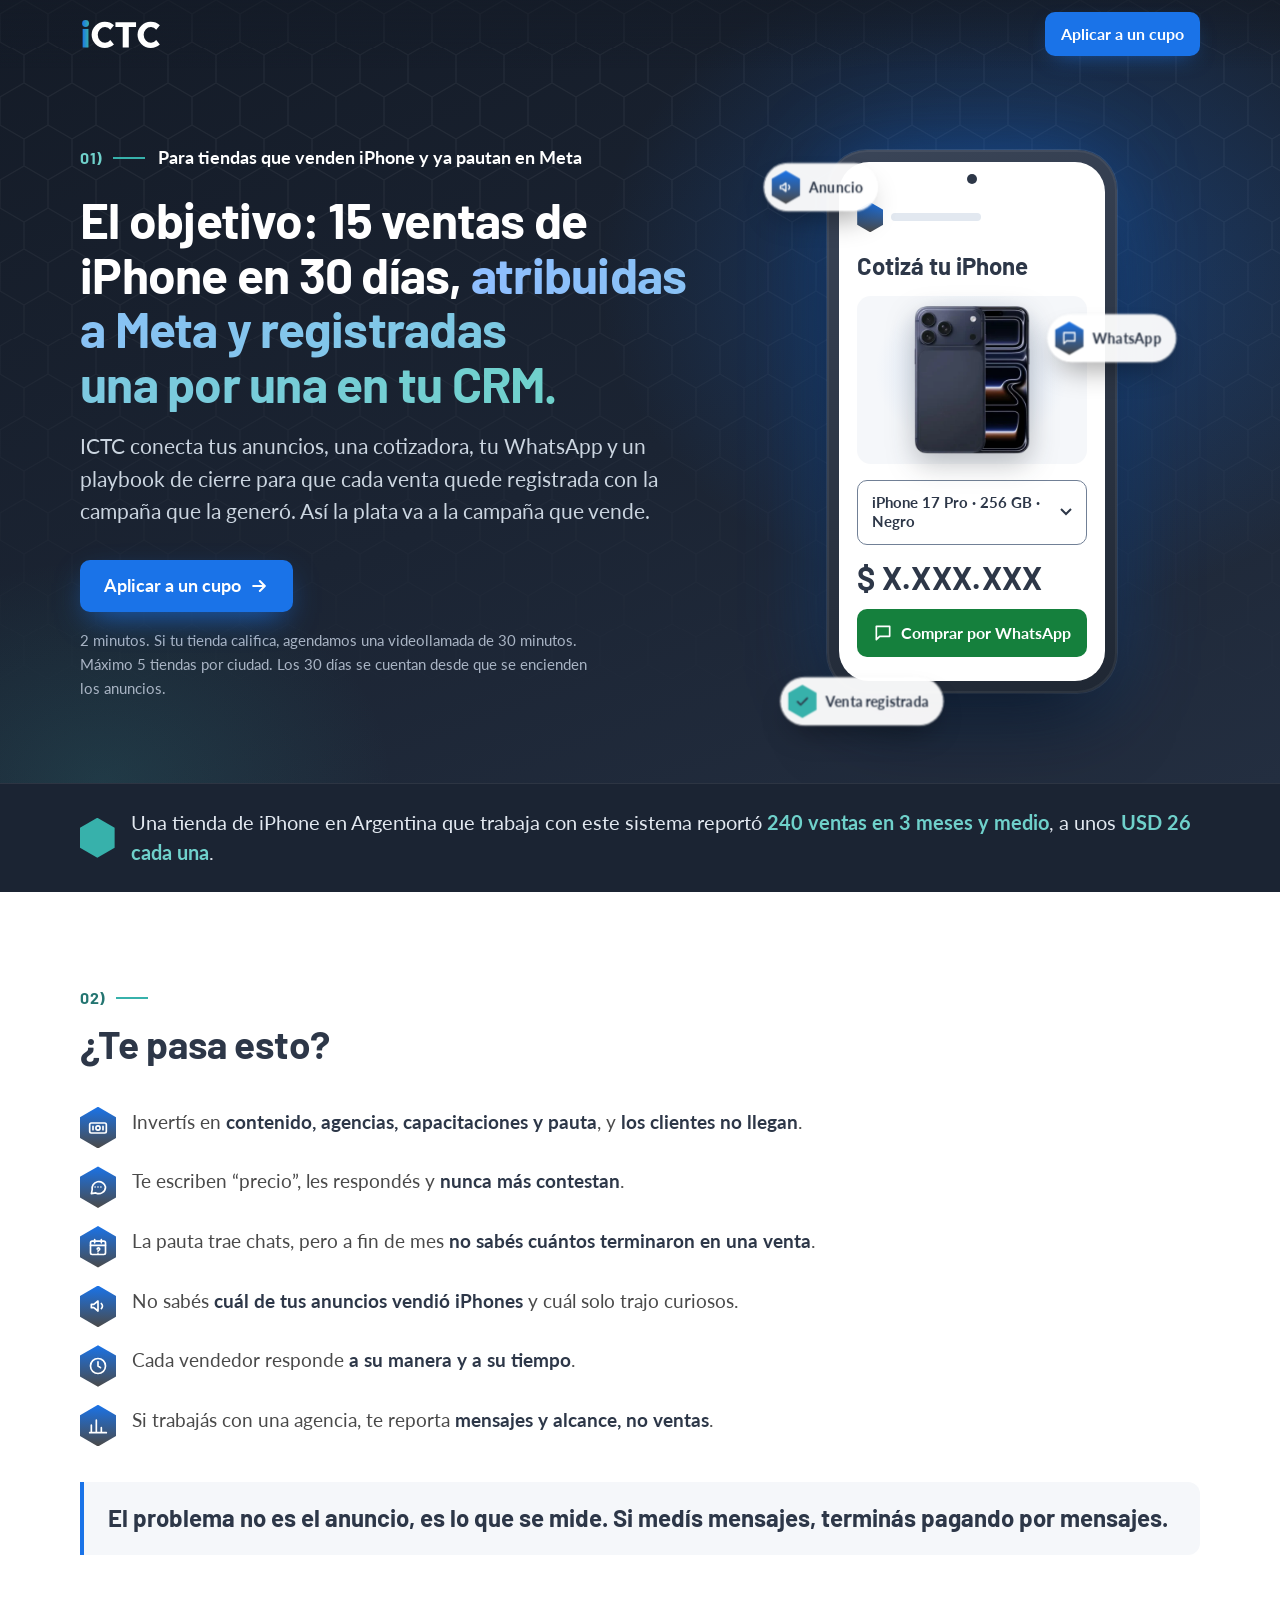
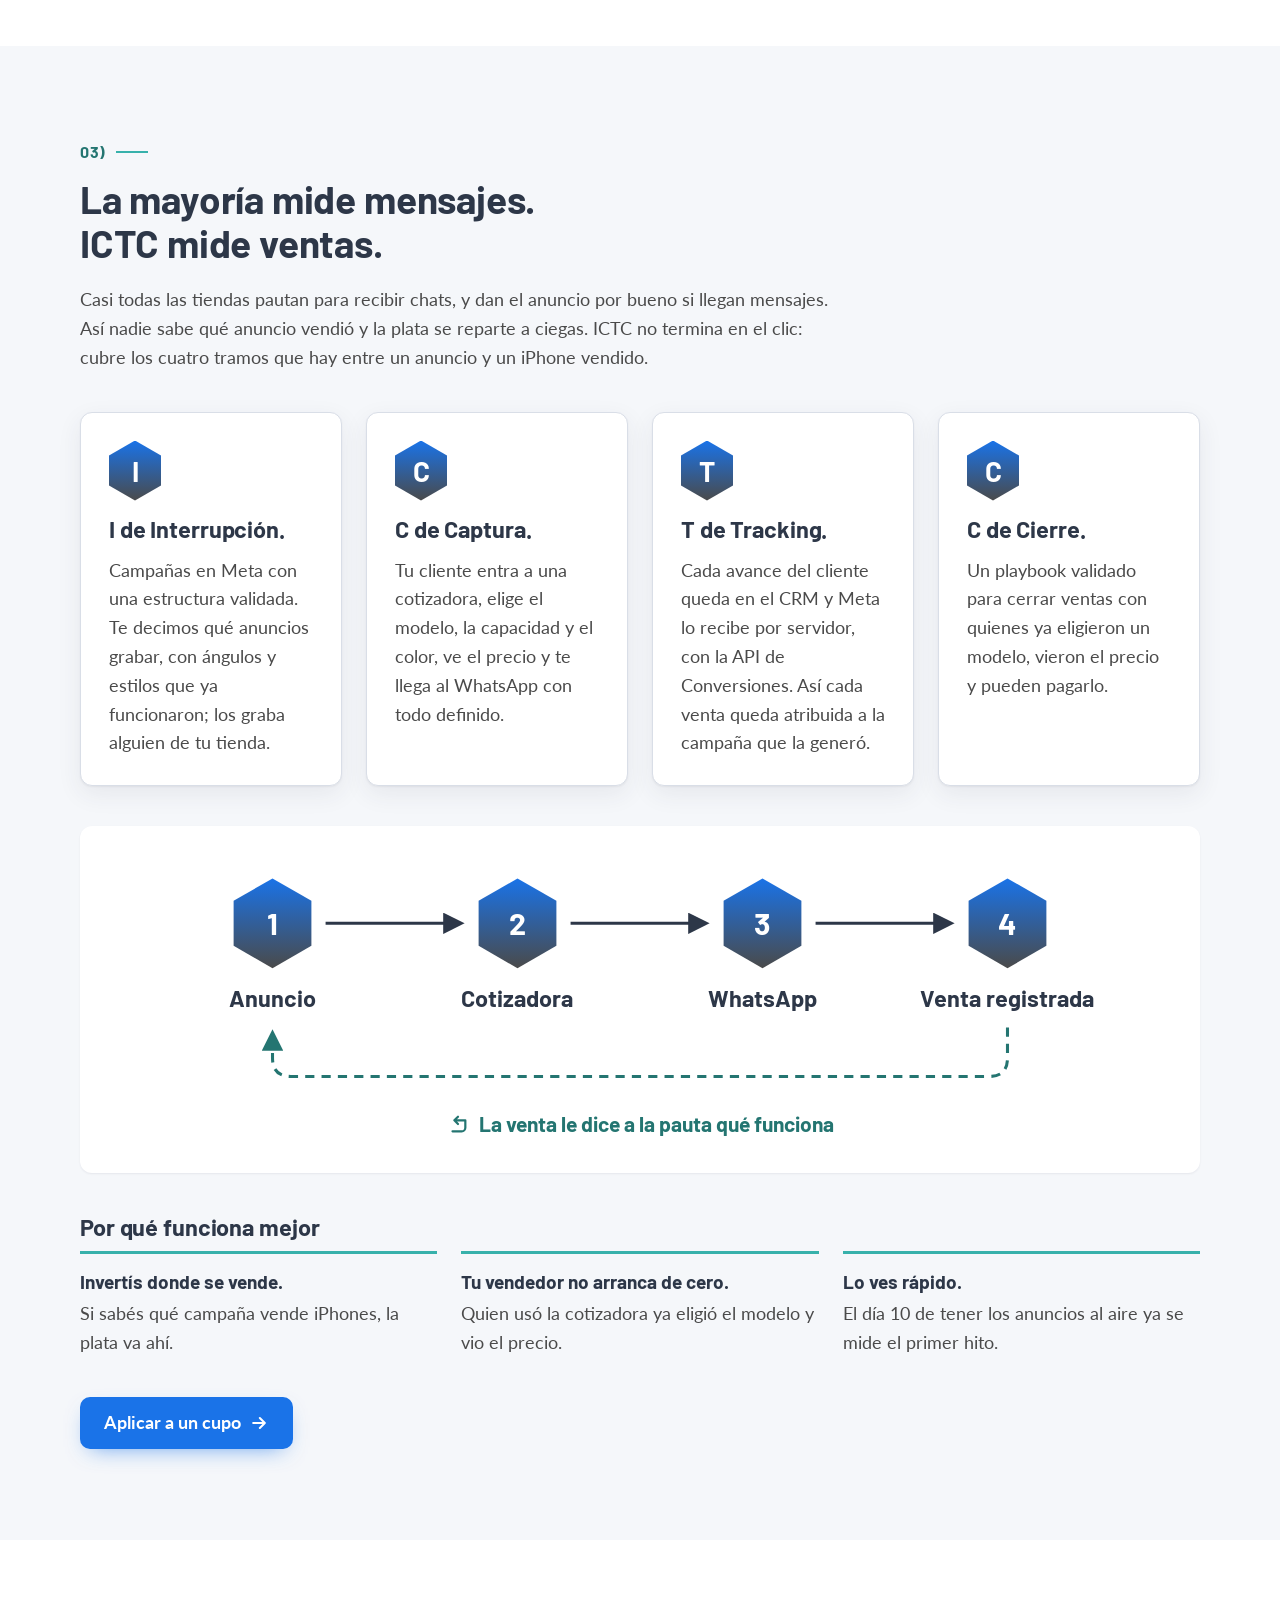
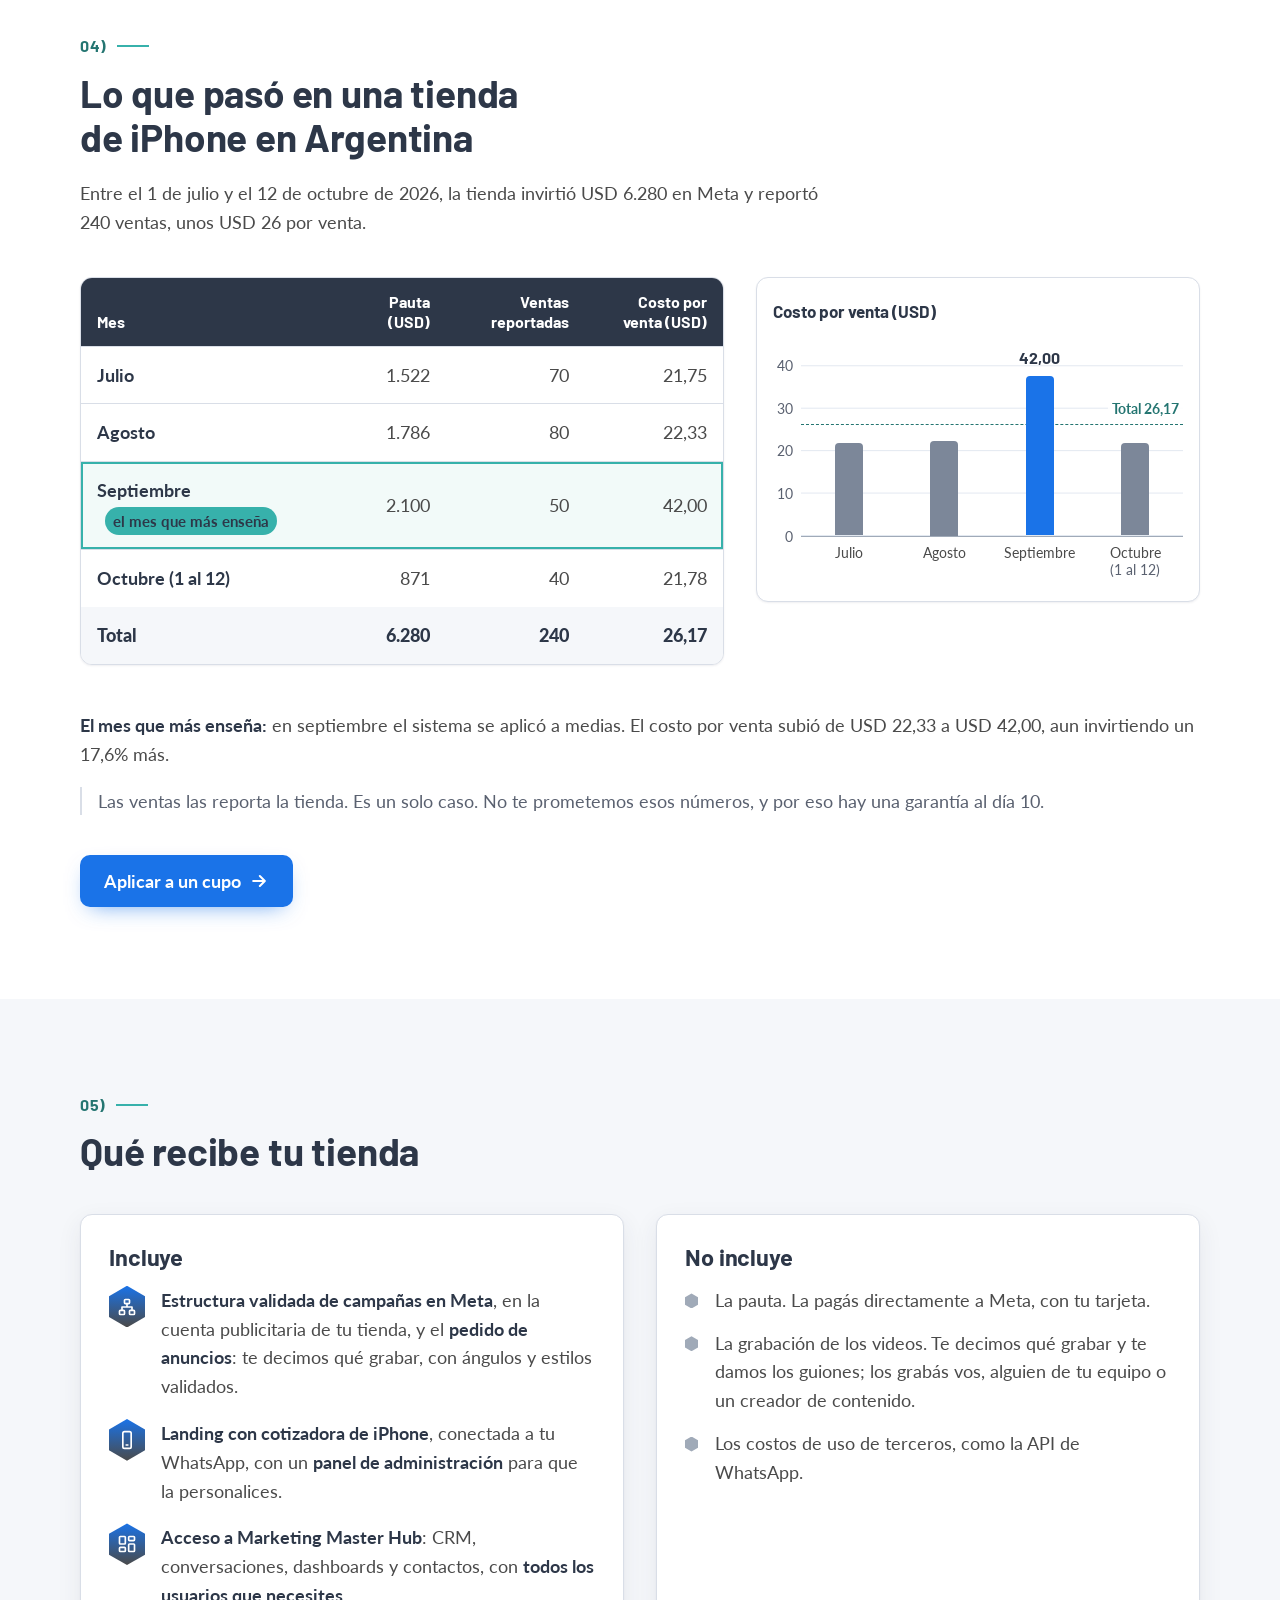
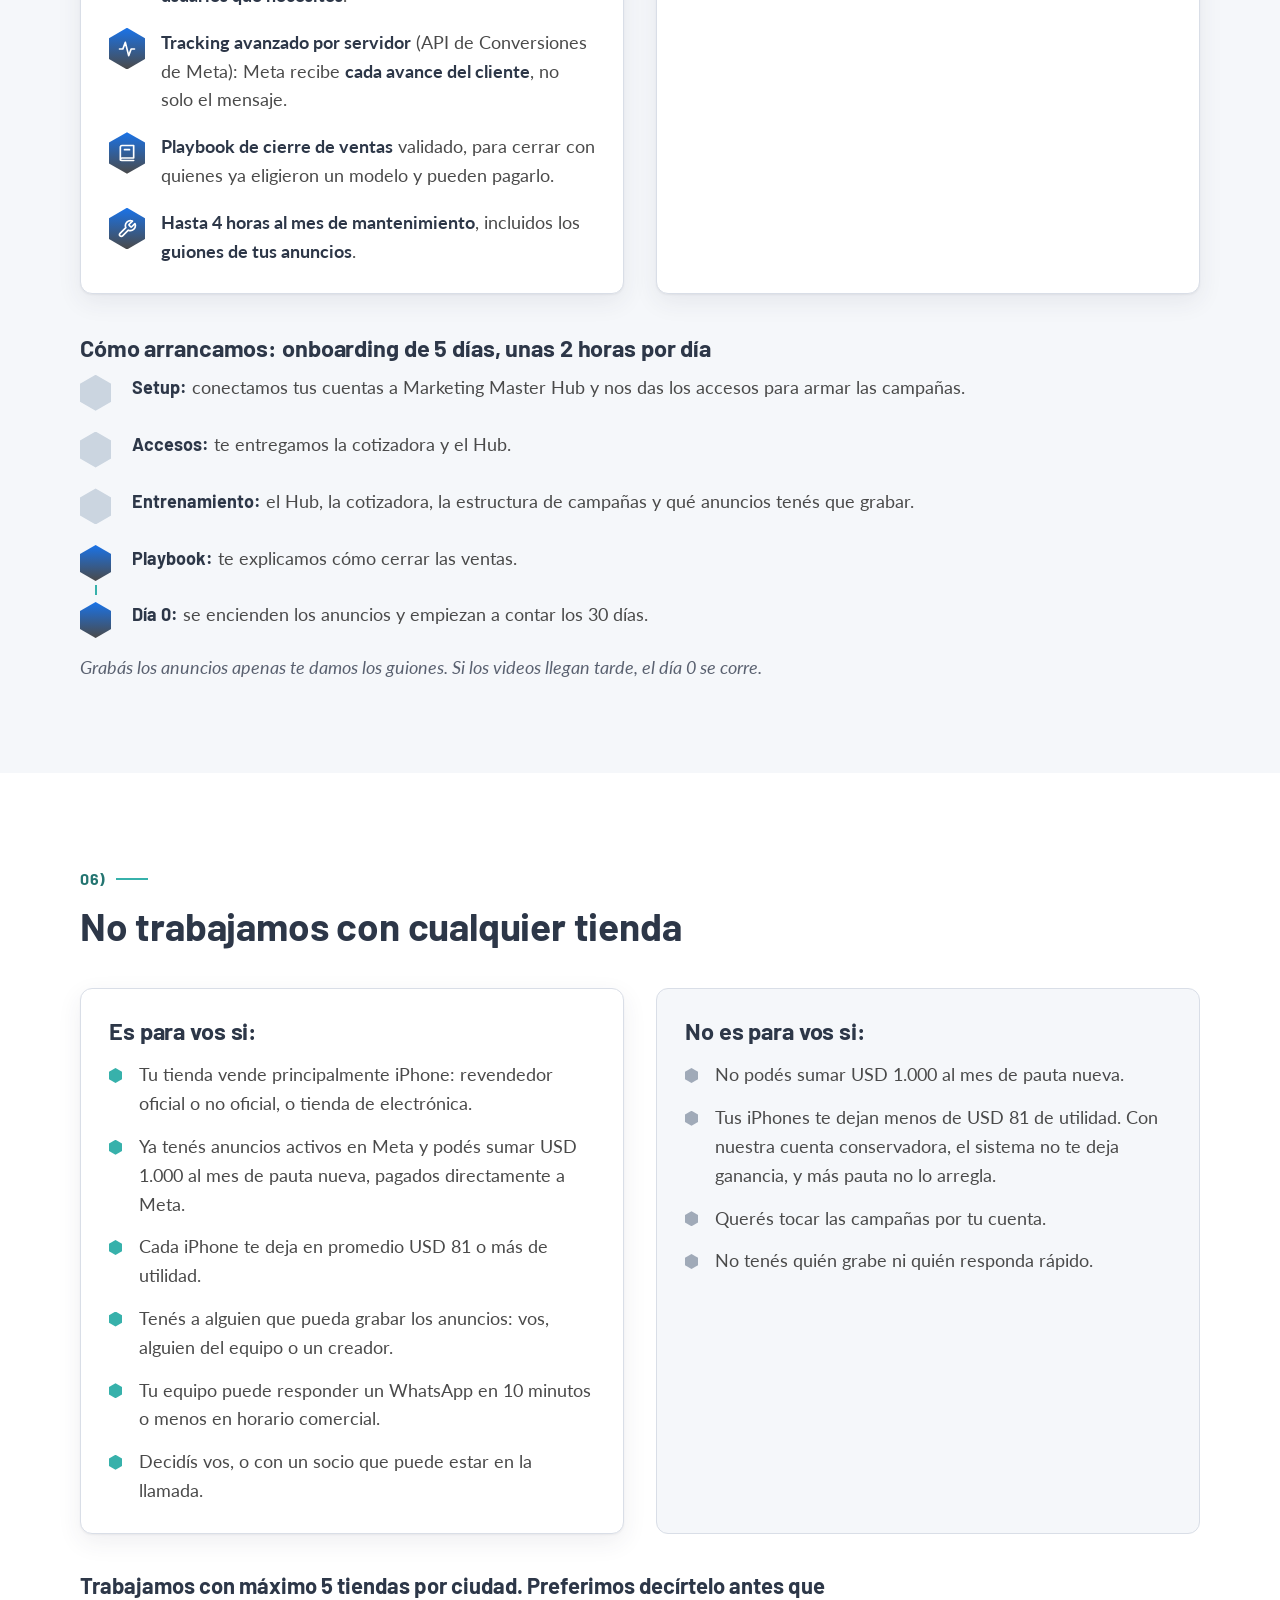
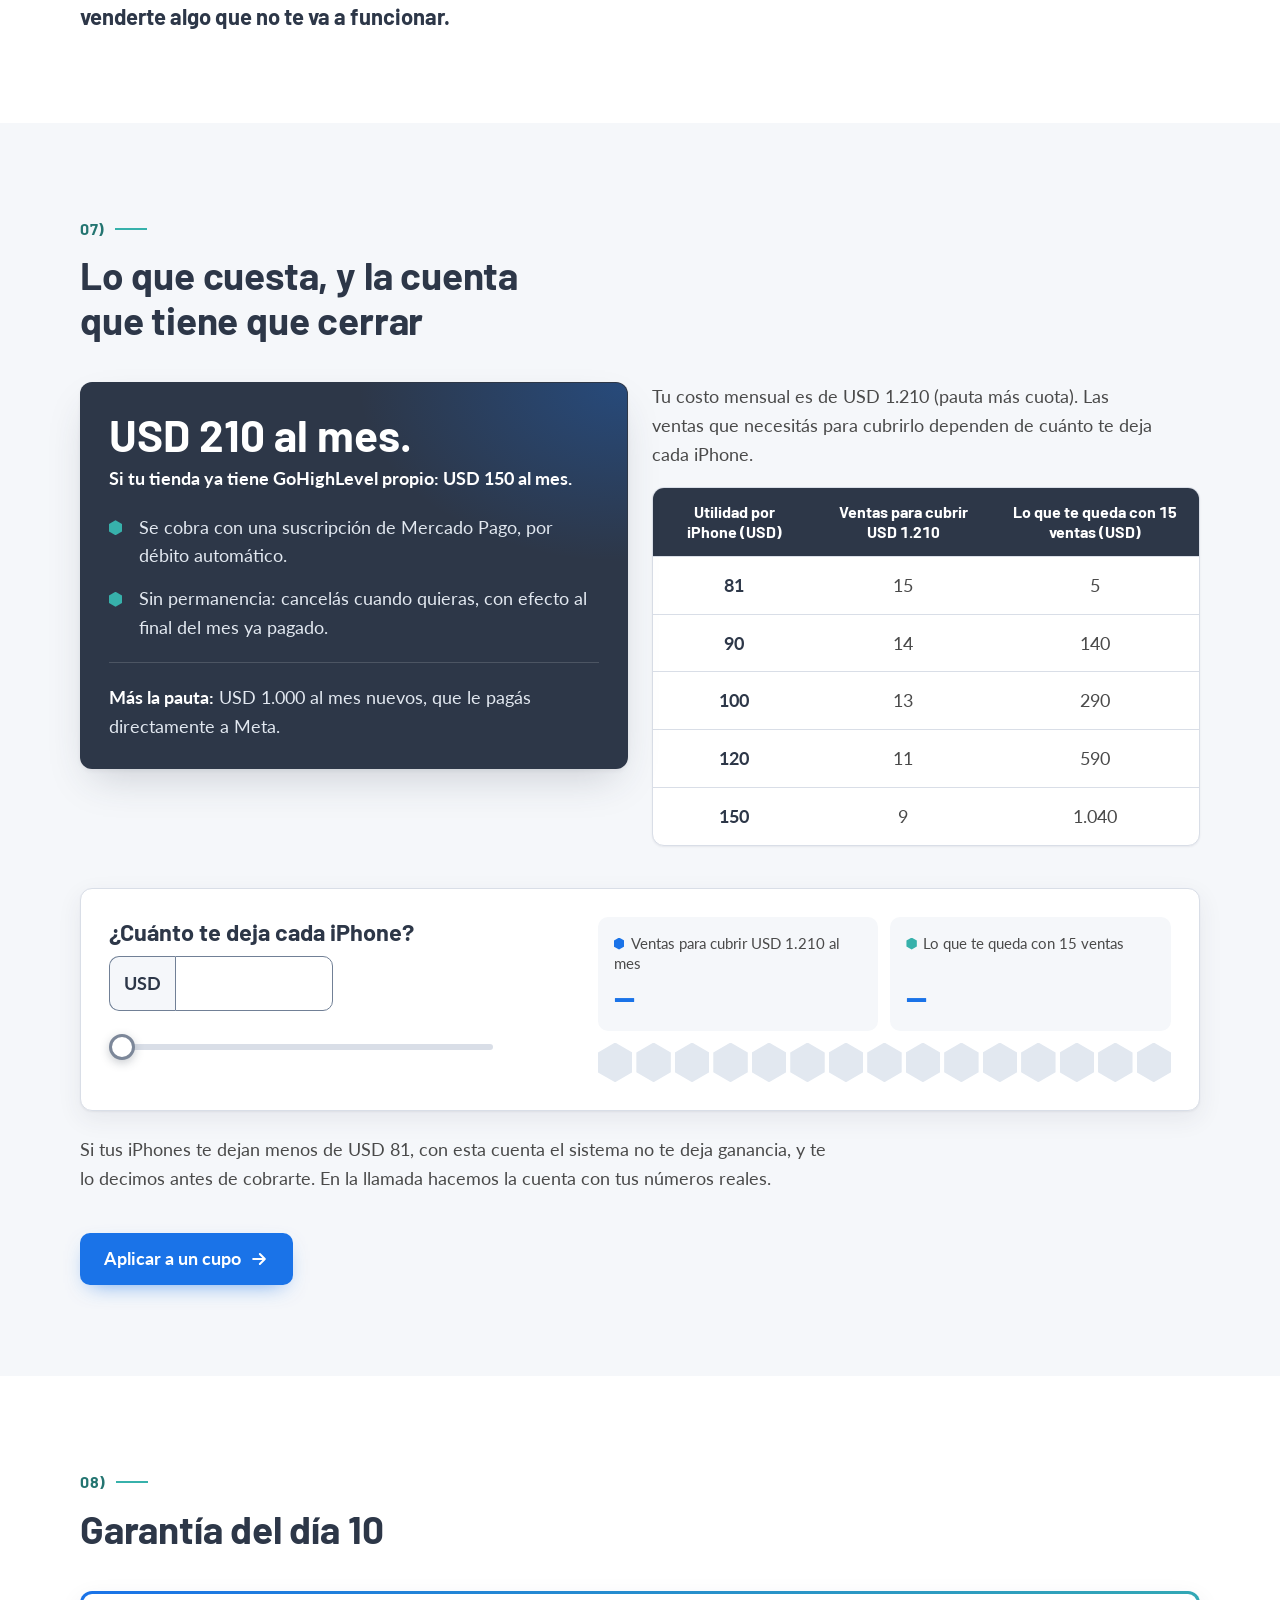
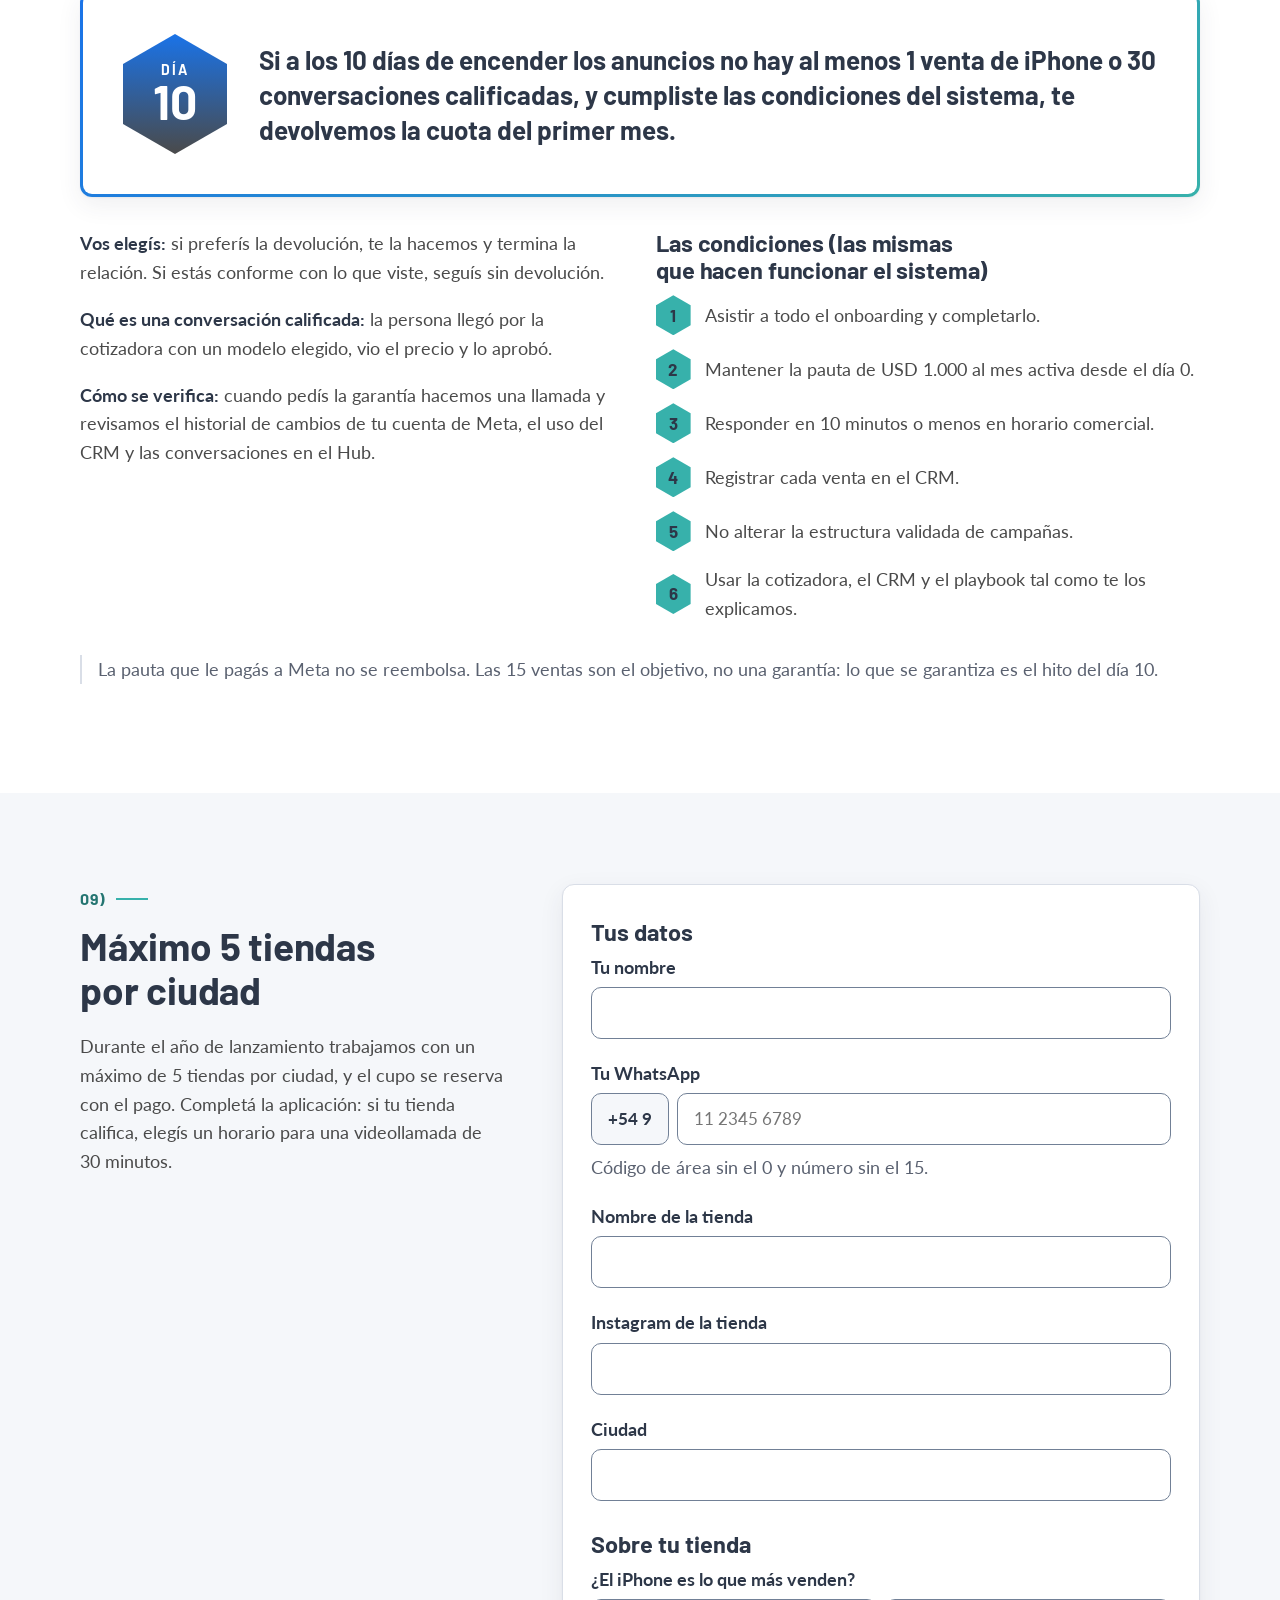
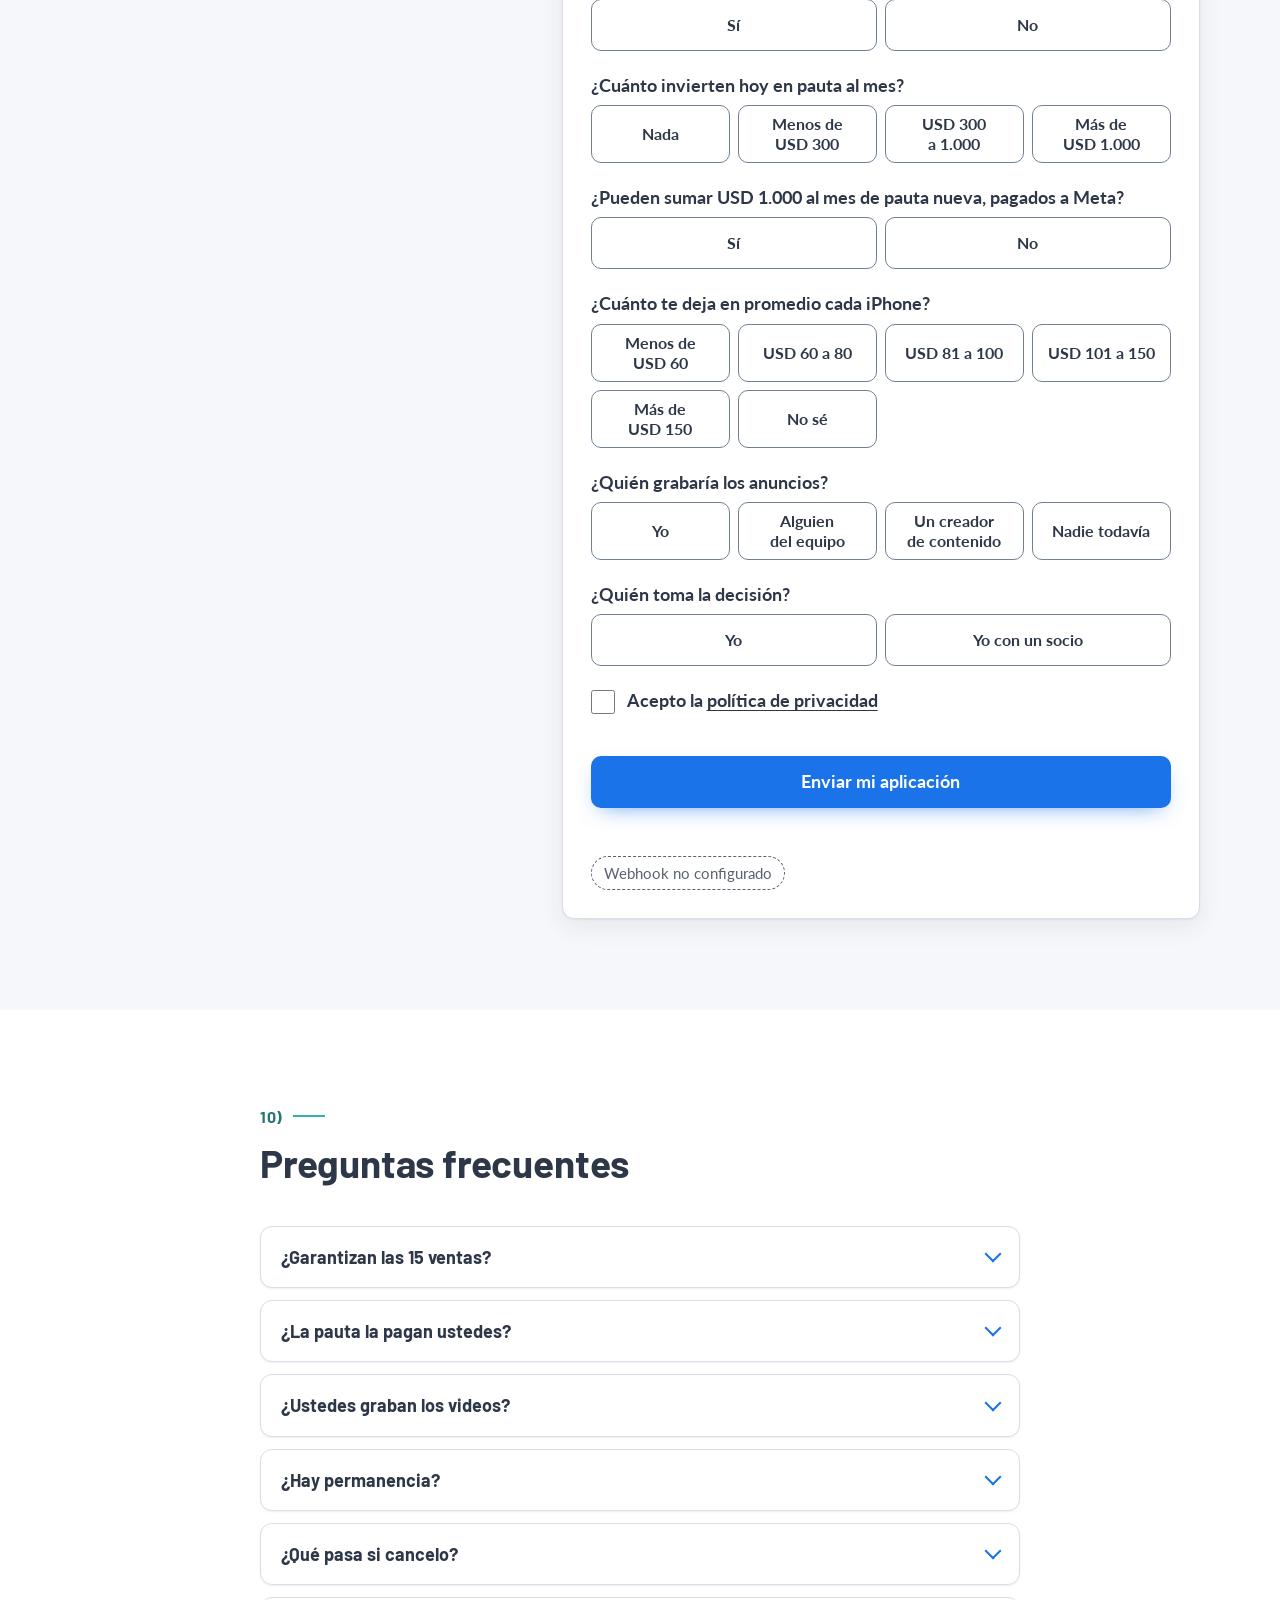
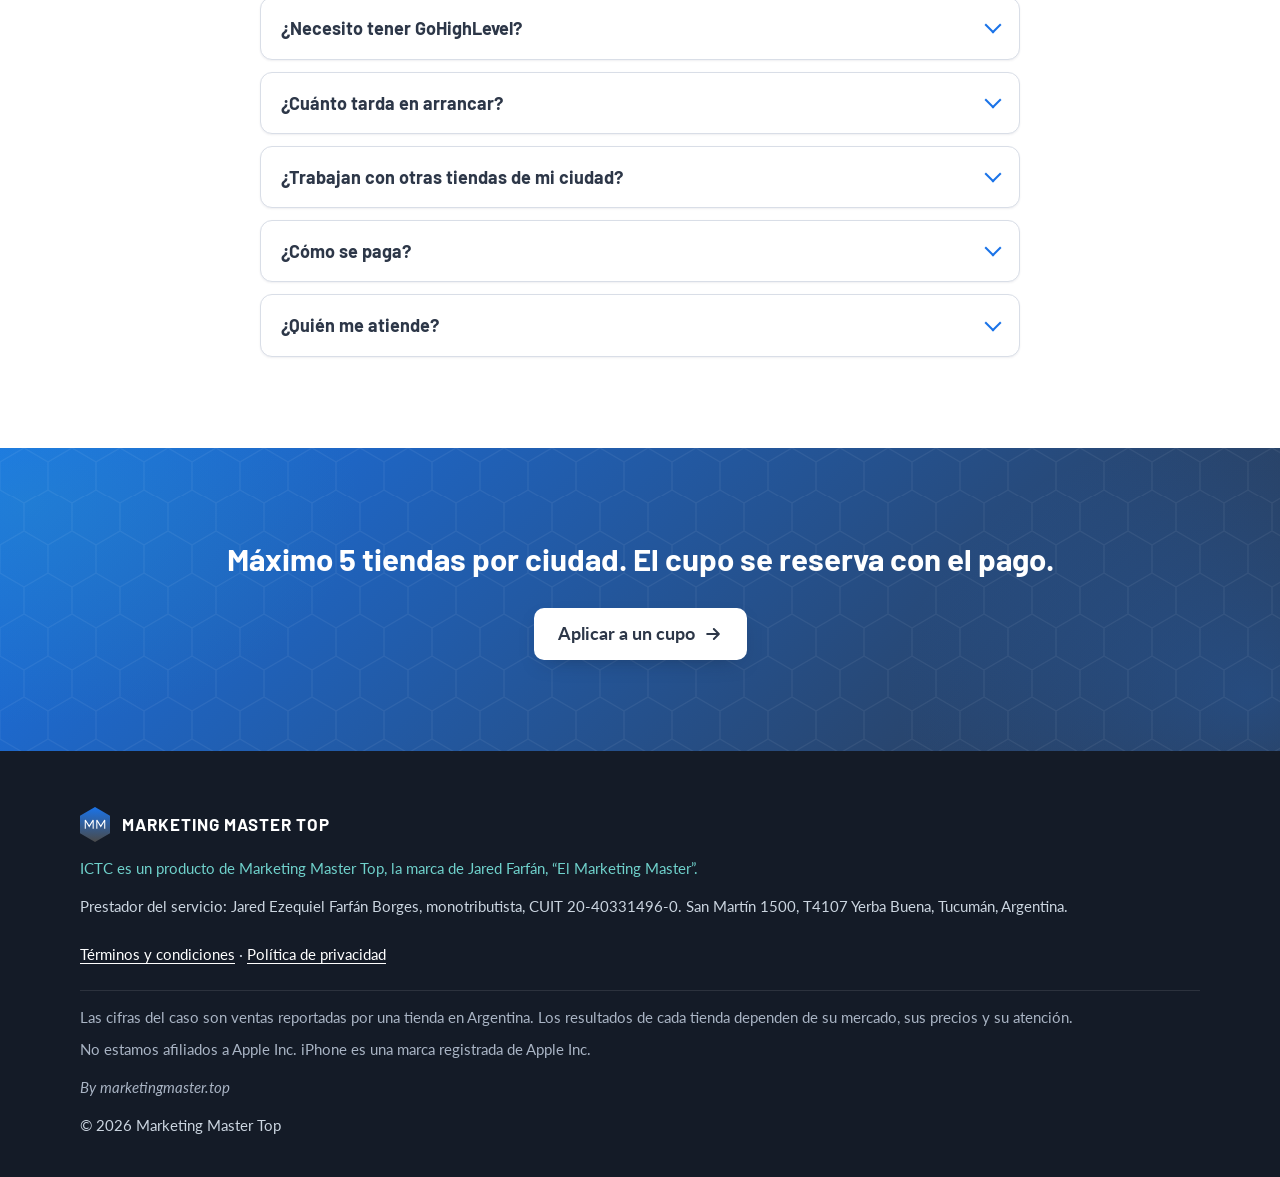
==== commit 47446eb9: "Secciones 02 y 05: íconos por punto y frases clave en negrita - Las listas del problema y de "Incluy" ====
--- a/index.html
+++ b/index.html
@@ -153,14 +153,14 @@
           <p class="numero-seccion">02)</p>
           <h2 id="problema-titulo">¿Te pasa esto?</h2>
         </div>
-        <ul class="lista-hex problema__lista revelar" role="list">
-          <li>Invertís en contenido, agencias, capacitaciones y pauta, y los clientes no llegan.</li>
-          <li>Te escriben “precio”, les respondés y nunca más contestan.</li>
-          <li>La pauta trae chats, pero a fin de mes no sabés cuántos terminaron en una venta.</li>
-          <li>No sabés cuál de tus anuncios vendió iPhones y cuál solo trajo curiosos.</li>
-          <li>Cada vendedor responde a su manera y a su tiempo.</li>
+        <ul class="lista-hex lista-hex--iconos problema__lista revelar" role="list">
+          <li><span class="lista-hex__icono" aria-hidden="true"><svg viewBox="0 0 24 24" width="18" height="18" fill="none" stroke="currentColor" stroke-width="2" stroke-linecap="round" stroke-linejoin="round" focusable="false"><rect x="2" y="6" width="20" height="12" rx="2"/><circle cx="12" cy="12" r="2.5"/><path d="M6 10v4M18 10v4"/></svg></span>Invertís en <strong>contenido, agencias, capacitaciones y pauta</strong>, y <strong>los clientes no llegan</strong>.</li>
+          <li><span class="lista-hex__icono" aria-hidden="true"><svg viewBox="0 0 24 24" width="18" height="18" fill="none" stroke="currentColor" stroke-width="2" stroke-linecap="round" stroke-linejoin="round" focusable="false"><path d="M21 12a8 8 0 0 1-11.6 7.1L4 20l1-4.6A8 8 0 1 1 21 12z"/><path d="M8.5 12h.01M12 12h.01M15.5 12h.01"/></svg></span>Te escriben “precio”, les respondés y <strong>nunca más contestan</strong>.</li>
+          <li><span class="lista-hex__icono" aria-hidden="true"><svg viewBox="0 0 24 24" width="18" height="18" fill="none" stroke="currentColor" stroke-width="2" stroke-linecap="round" stroke-linejoin="round" focusable="false"><rect x="3" y="5" width="18" height="16" rx="2"/><path d="M3 10h18M8 3v4M16 3v4"/><path d="M11 14.5a1.5 1.5 0 1 1 2 1.4c-.6.2-1 .7-1 1.3M12 19.5h.01"/></svg></span>La pauta trae chats, pero a fin de mes <strong>no sabés cuántos terminaron en una venta</strong>.</li>
+          <li><span class="lista-hex__icono" aria-hidden="true"><svg viewBox="0 0 24 24" width="18" height="18" fill="none" stroke="currentColor" stroke-width="2" stroke-linecap="round" stroke-linejoin="round" focusable="false"><path d="M4 10v4h3l5 4V6L7 10H4zM16 9a4 4 0 0 1 0 6"/></svg></span>No sabés <strong>cuál de tus anuncios vendió iPhones</strong> y cuál solo trajo curiosos.</li>
+          <li><span class="lista-hex__icono" aria-hidden="true"><svg viewBox="0 0 24 24" width="18" height="18" fill="none" stroke="currentColor" stroke-width="2" stroke-linecap="round" stroke-linejoin="round" focusable="false"><circle cx="12" cy="12" r="9"/><path d="M12 7v5l3 2"/></svg></span>Cada vendedor responde <strong>a su manera y a su tiempo</strong>.</li>
           <!-- [PENDIENTE] validar este punto. Para quitarlo, borrar el <li> con data-pendiente="validar-agencias". -->
-          <li data-pendiente="validar-agencias">Si trabajás con una agencia, te reporta mensajes y alcance, no ventas.</li>
+          <li data-pendiente="validar-agencias"><span class="lista-hex__icono" aria-hidden="true"><svg viewBox="0 0 24 24" width="18" height="18" fill="none" stroke="currentColor" stroke-width="2" stroke-linecap="round" stroke-linejoin="round" focusable="false"><path d="M4 20V11M10 20V5M16 20v-6M2 20h20"/></svg></span>Si trabajás con una agencia, te reporta <strong>mensajes y alcance, no ventas</strong>.</li>
         </ul>
         <p class="destacado revelar">El problema no es el anuncio, es lo que se mide. Si medís mensajes, terminás pagando por mensajes.</p>
       </div>
@@ -404,13 +404,13 @@
         <div class="grilla-2 incluye">
           <div class="tarjeta tarjeta--foco revelar">
             <h3>Incluye</h3>
-            <ul class="lista-hex" role="list">
-              <li>Estructura validada de campañas en Meta, en la cuenta publicitaria de tu tienda, y el pedido de anuncios: te decimos qué grabar, con ángulos y estilos validados.</li>
-              <li>Landing con cotizadora de iPhone, conectada a tu WhatsApp, con un panel de administración para que la personalices.</li>
-              <li>Acceso a Marketing Master Hub: CRM, conversaciones, dashboards y contactos, con todos los usuarios que necesites.</li>
-              <li>Tracking avanzado por servidor (API de Conversiones de Meta): Meta recibe cada avance del cliente, no solo el mensaje.</li>
-              <li>Playbook de cierre de ventas validado, para cerrar con quienes ya eligieron un modelo y pueden pagarlo.</li>
-              <li>Hasta 4 horas al mes de mantenimiento, incluidos los guiones de tus anuncios.</li>
+            <ul class="lista-hex lista-hex--iconos" role="list">
+              <li><span class="lista-hex__icono" aria-hidden="true"><svg viewBox="0 0 24 24" width="18" height="18" fill="none" stroke="currentColor" stroke-width="2" stroke-linecap="round" stroke-linejoin="round" focusable="false"><rect x="9" y="3" width="6" height="5" rx="1"/><rect x="3" y="16" width="6" height="5" rx="1"/><rect x="15" y="16" width="6" height="5" rx="1"/><path d="M12 8v4M6 16v-4h12v4"/></svg></span><strong>Estructura validada de campañas en Meta</strong>, en la cuenta publicitaria de tu tienda, y el <strong>pedido de anuncios</strong>: te decimos qué grabar, con ángulos y estilos validados.</li>
+              <li><span class="lista-hex__icono" aria-hidden="true"><svg viewBox="0 0 24 24" width="18" height="18" fill="none" stroke="currentColor" stroke-width="2" stroke-linecap="round" stroke-linejoin="round" focusable="false"><rect x="7" y="2" width="10" height="20" rx="2"/><path d="M11 18h2"/></svg></span><strong>Landing con cotizadora de iPhone</strong>, conectada a tu WhatsApp, con un <strong>panel de administración</strong> para que la personalices.</li>
+              <li><span class="lista-hex__icono" aria-hidden="true"><svg viewBox="0 0 24 24" width="18" height="18" fill="none" stroke="currentColor" stroke-width="2" stroke-linecap="round" stroke-linejoin="round" focusable="false"><rect x="3" y="3" width="7" height="9" rx="1"/><rect x="14" y="3" width="7" height="5" rx="1"/><rect x="14" y="12" width="7" height="9" rx="1"/><rect x="3" y="16" width="7" height="5" rx="1"/></svg></span><strong>Acceso a Marketing Master Hub</strong>: CRM, conversaciones, dashboards y contactos, con <strong>todos los usuarios que necesites</strong>.</li>
+              <li><span class="lista-hex__icono" aria-hidden="true"><svg viewBox="0 0 24 24" width="18" height="18" fill="none" stroke="currentColor" stroke-width="2" stroke-linecap="round" stroke-linejoin="round" focusable="false"><path d="M3 12h4l3-8 4 16 3-8h4"/></svg></span><strong>Tracking avanzado por servidor</strong> (API de Conversiones de Meta): Meta recibe <strong>cada avance del cliente</strong>, no solo el mensaje.</li>
+              <li><span class="lista-hex__icono" aria-hidden="true"><svg viewBox="0 0 24 24" width="18" height="18" fill="none" stroke="currentColor" stroke-width="2" stroke-linecap="round" stroke-linejoin="round" focusable="false"><path d="M4 19.5V5a2 2 0 0 1 2-2h14v15H6a2 2 0 0 0-2 2v.5zM4 19.5A2 2 0 0 0 6 21h14"/><path d="M9 8h6"/></svg></span><strong>Playbook de cierre de ventas</strong> validado, para cerrar con quienes ya eligieron un modelo y pueden pagarlo.</li>
+              <li><span class="lista-hex__icono" aria-hidden="true"><svg viewBox="0 0 24 24" width="18" height="18" fill="none" stroke="currentColor" stroke-width="2" stroke-linecap="round" stroke-linejoin="round" focusable="false"><path d="M14.7 6.3a1 1 0 0 0 0 1.4l1.6 1.6a1 1 0 0 0 1.4 0l3.8-3.8a6 6 0 0 1-7.9 7.9l-6.9 6.9a2.1 2.1 0 0 1-3-3l6.9-6.9a6 6 0 0 1 7.9-7.9l-3.8 3.8z"/></svg></span><strong>Hasta 4 horas al mes de mantenimiento</strong>, incluidos los <strong>guiones de tus anuncios</strong>.</li>
             </ul>
           </div>
           <div class="tarjeta tarjeta--no revelar">
--- a/assets/css/styles.css
+++ b/assets/css/styles.css
@@ -325,6 +325,24 @@
   background: var(--mmg-celeste);
 }
 .lista-hex--gris > li::before { background: #A0AAB8; }
+/* Variante con ícono: un hexágono con el degradado del logo y un ícono blanco
+   por punto (problema y "qué incluye"). Los íconos son decorativos. */
+.lista-hex--iconos { gap: 1.125rem; }
+.lista-hex--iconos > li { padding-left: 3.25rem; min-height: 2.6rem; }
+.lista-hex--iconos > li::before { content: none; }
+.lista-hex__icono {
+  position: absolute;
+  left: 0;
+  top: 0;
+  display: grid;
+  place-items: center;
+  width: 2.25rem;  /* hexágono regular: ancho = alto × 0,866 */
+  height: 2.6rem;
+  clip-path: var(--hexagono);
+  background: var(--mmg-grad-logo);
+  color: var(--mmg-blanco);
+}
+.lista-hex__icono svg { width: 1.25rem; height: 1.25rem; }
 
 /* --- Hexágono con letra o número ------------------------------------------- */
 .hex {
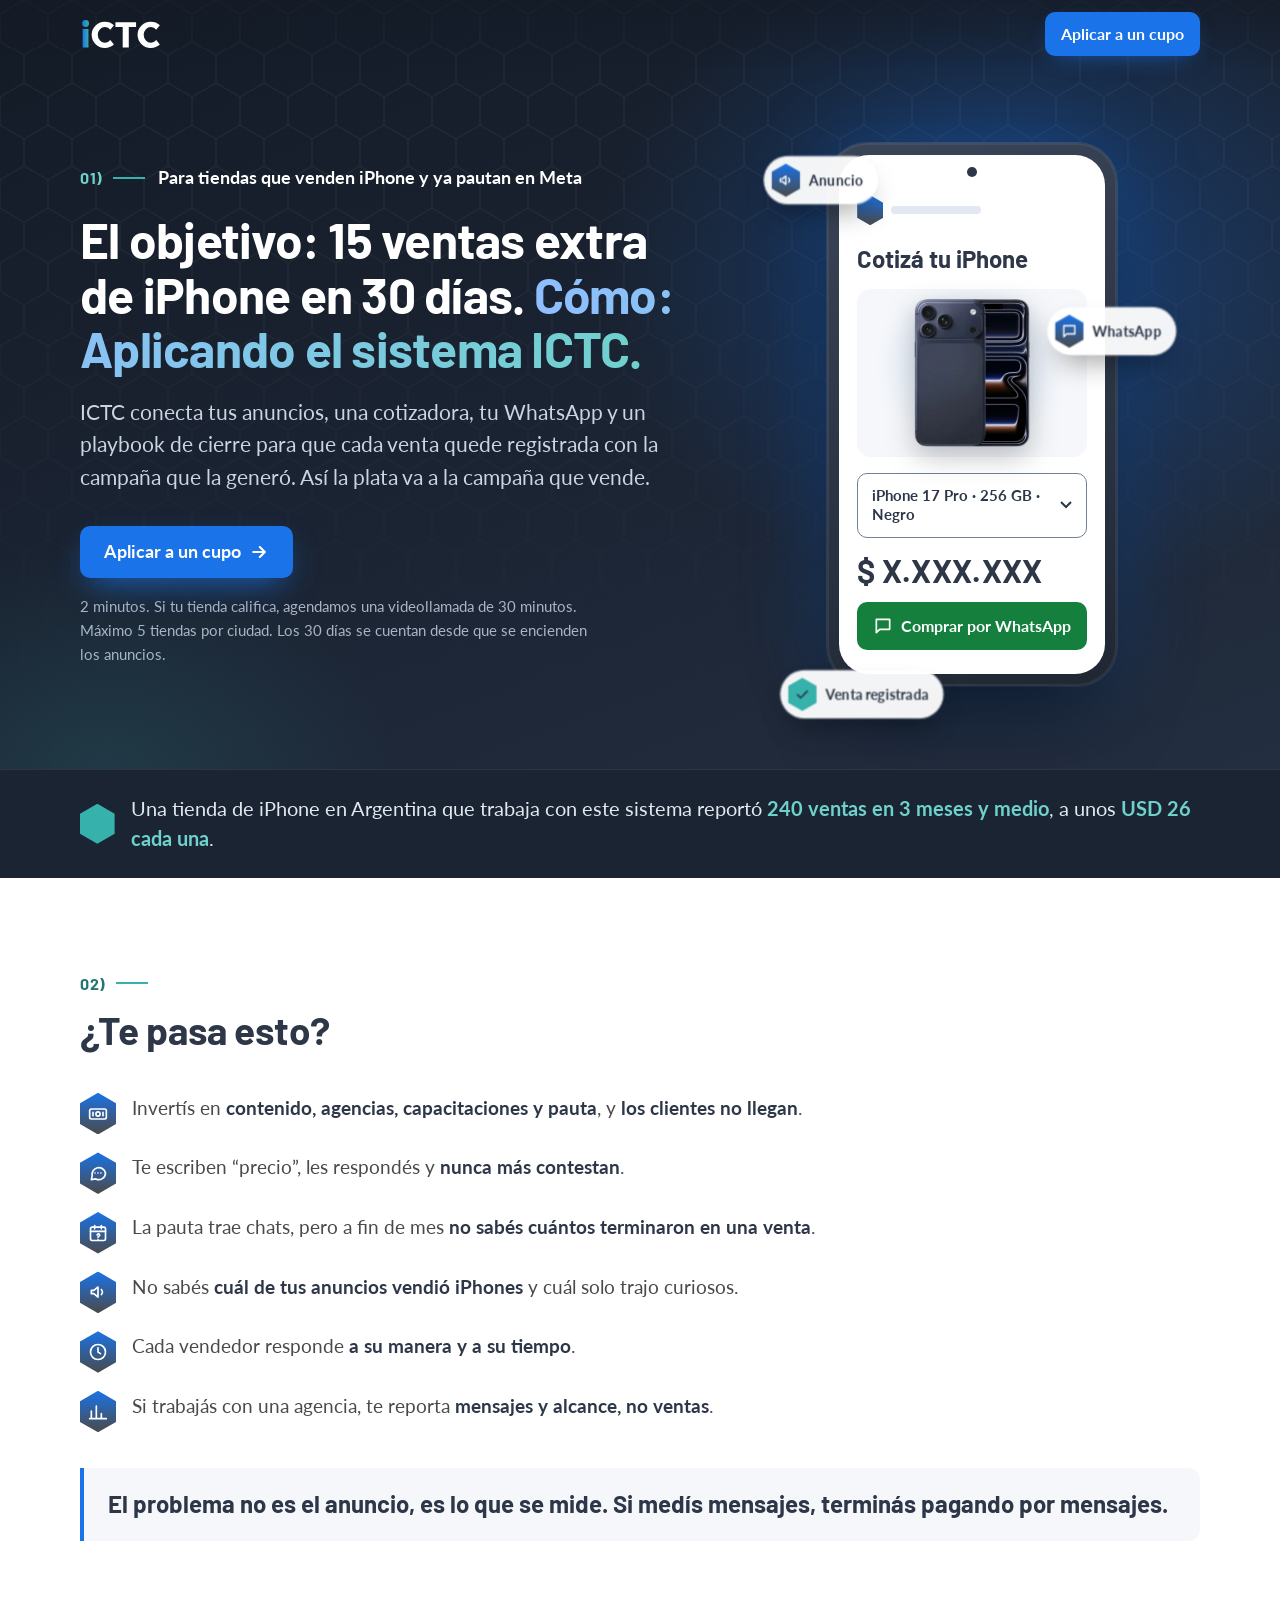
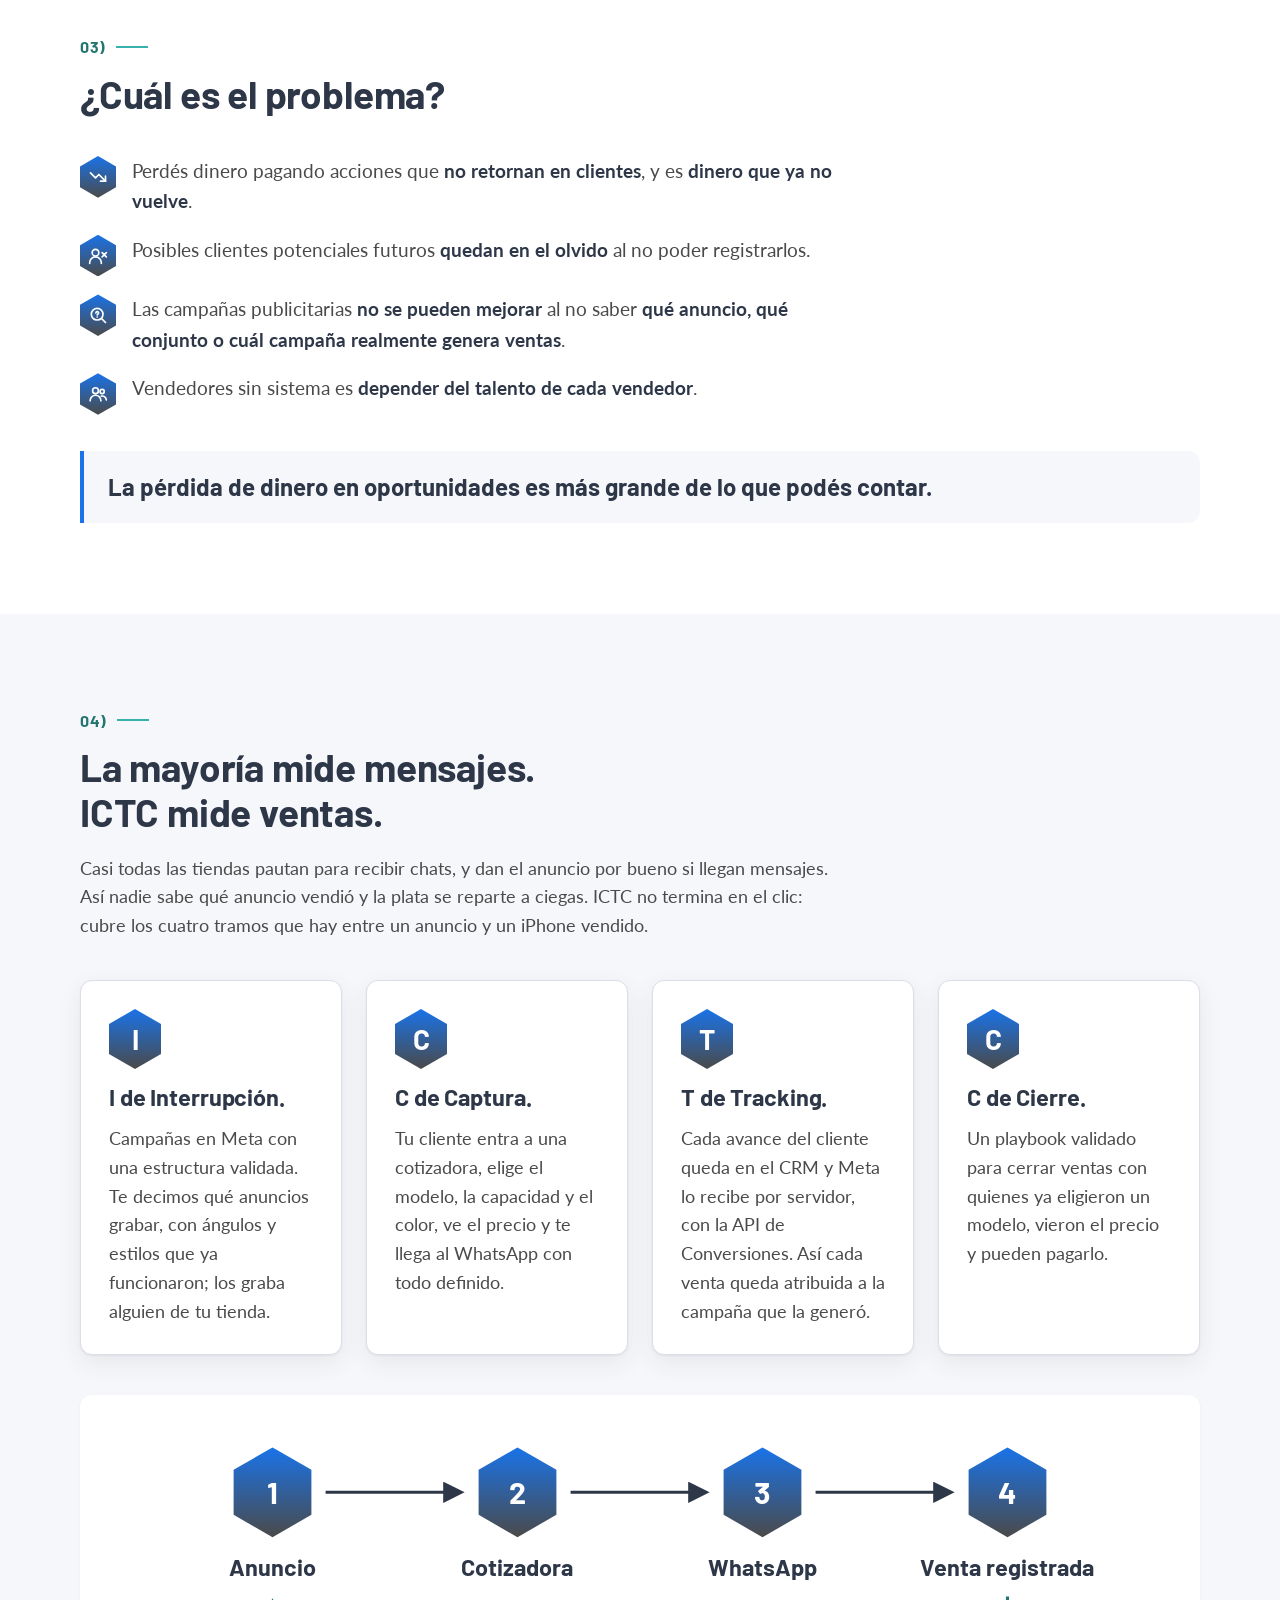
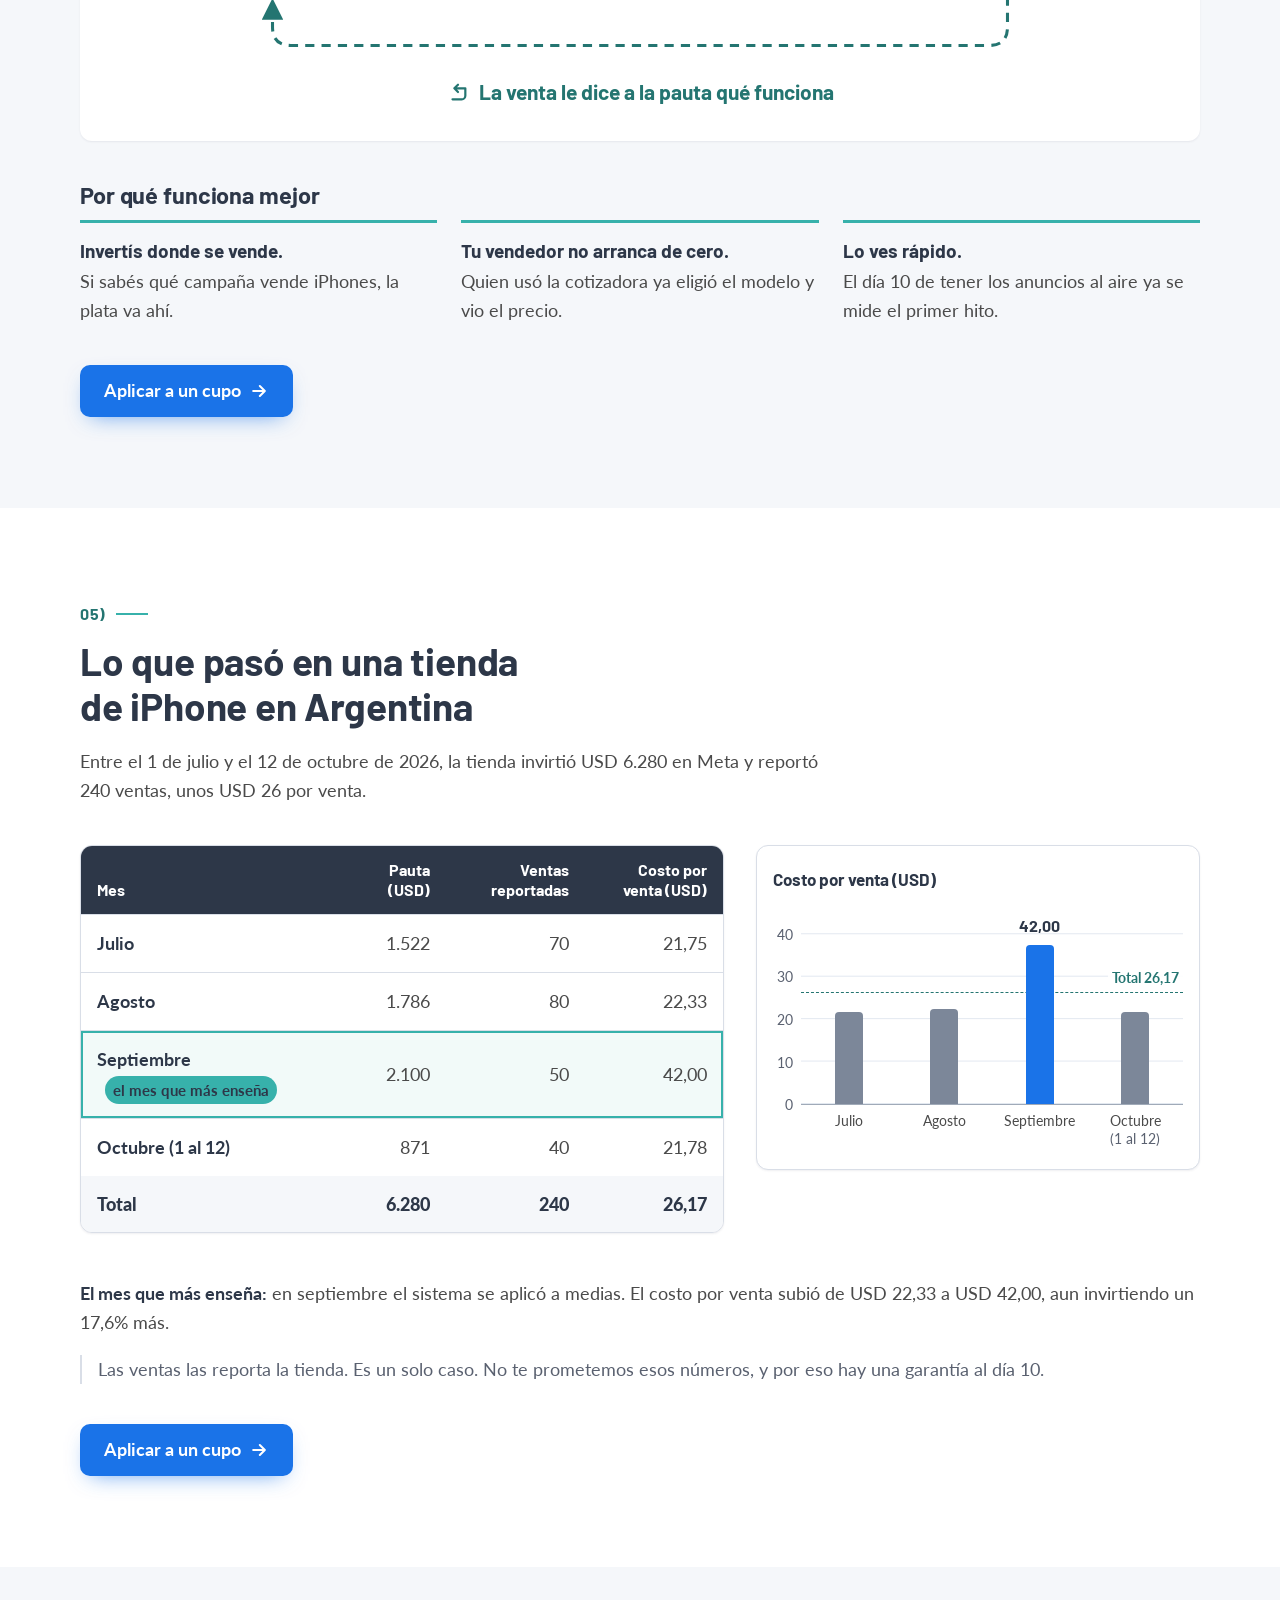
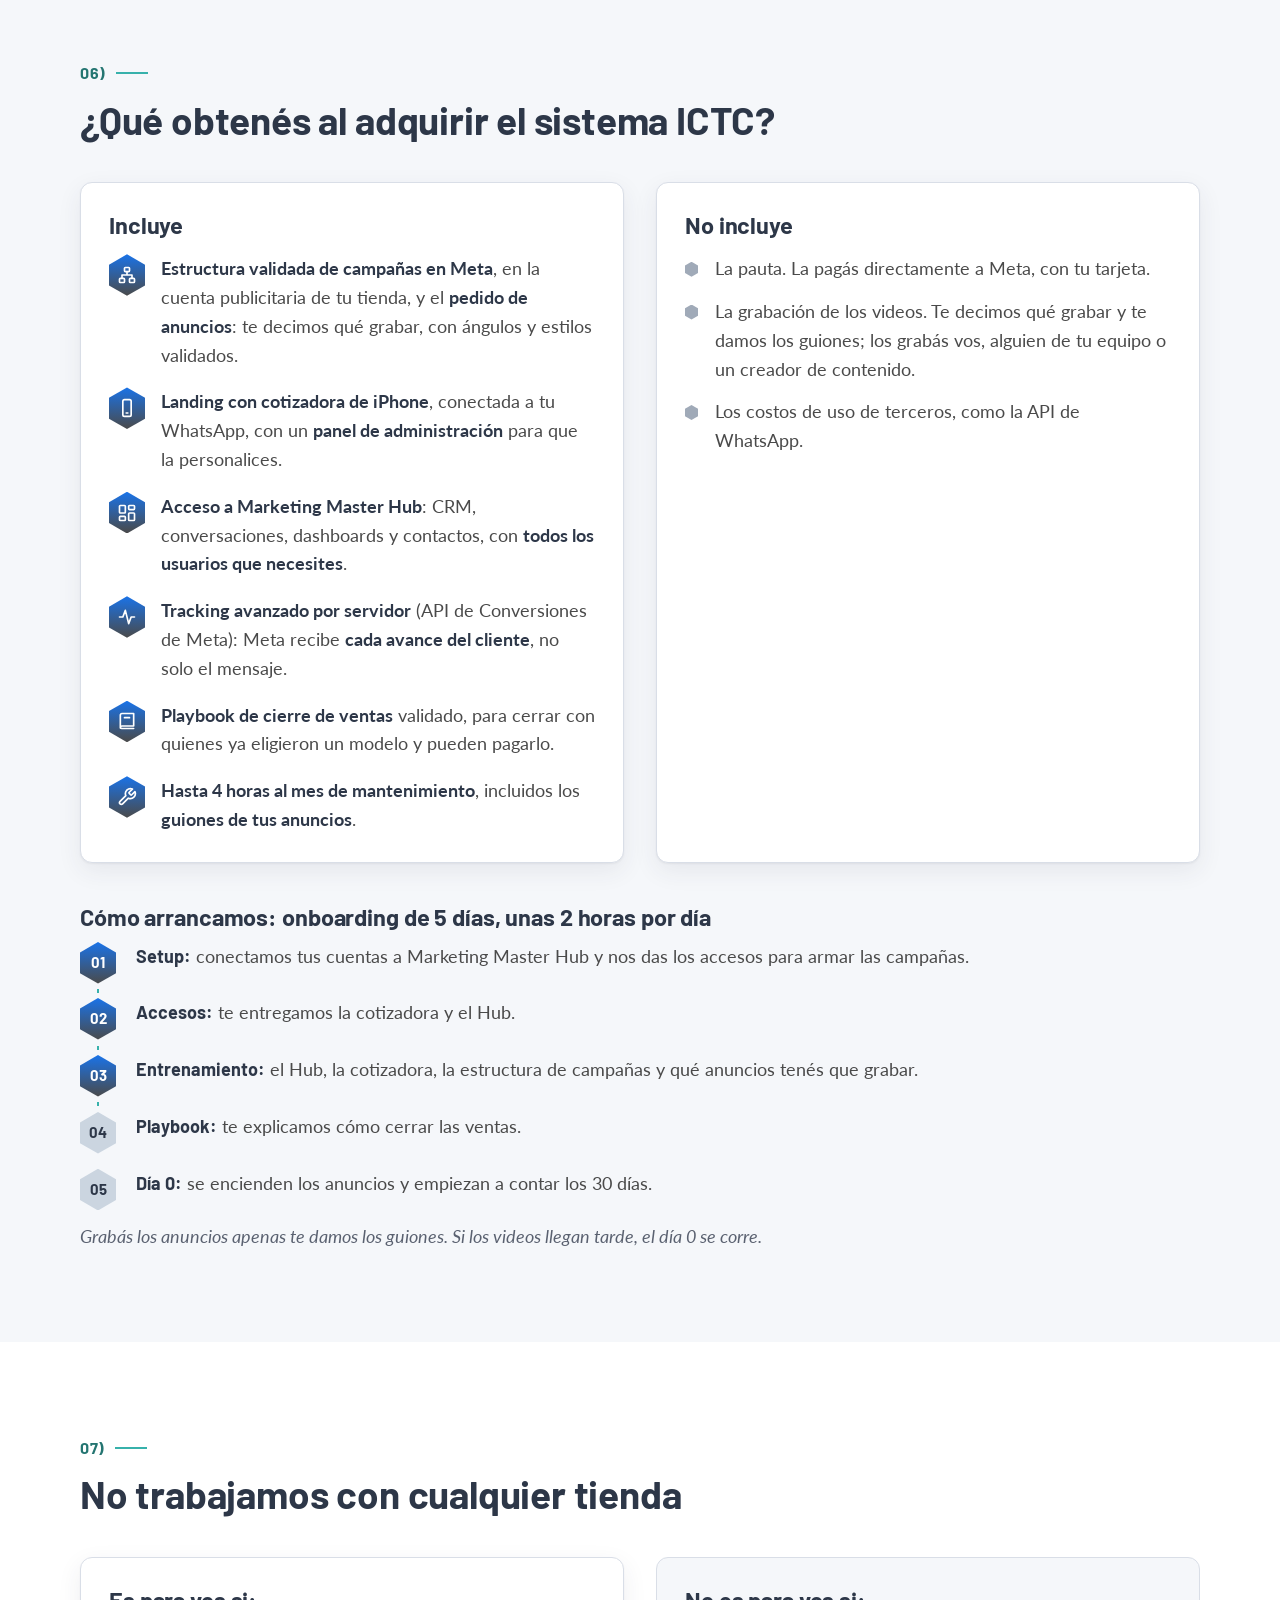
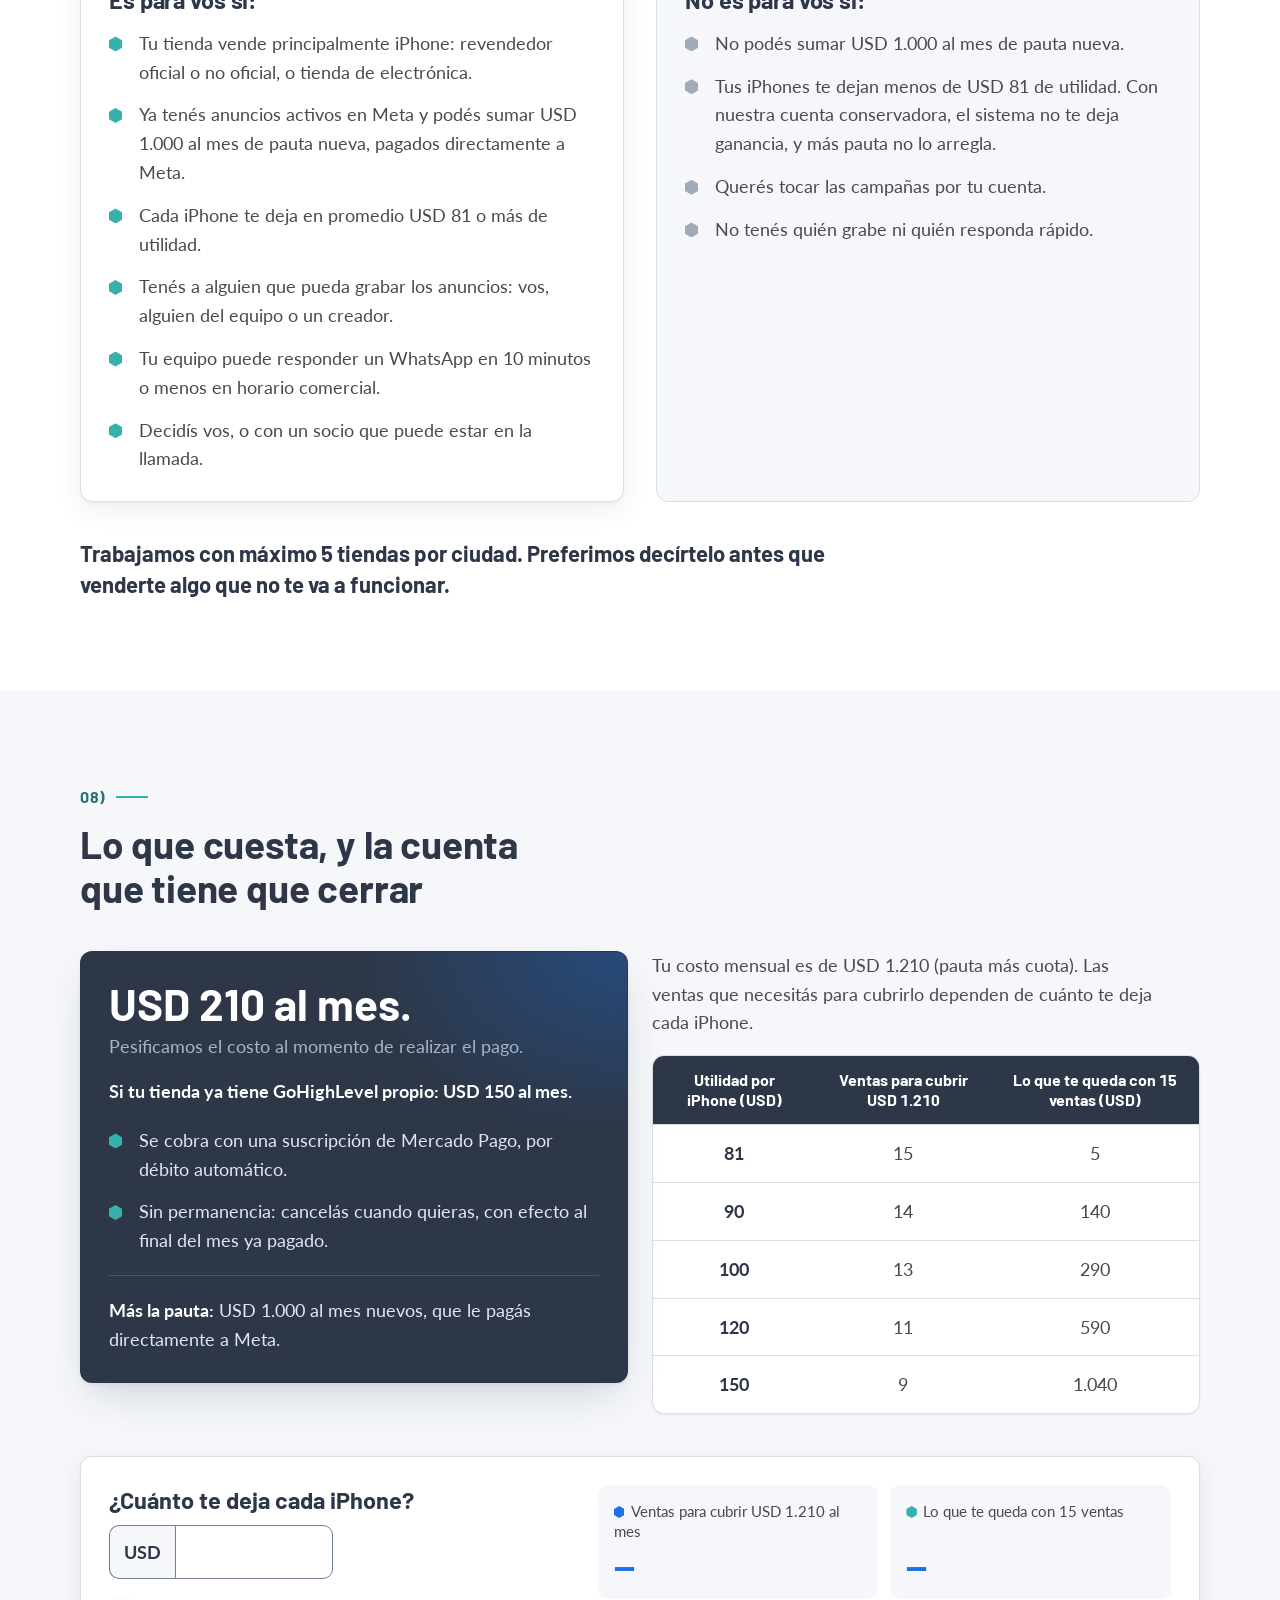
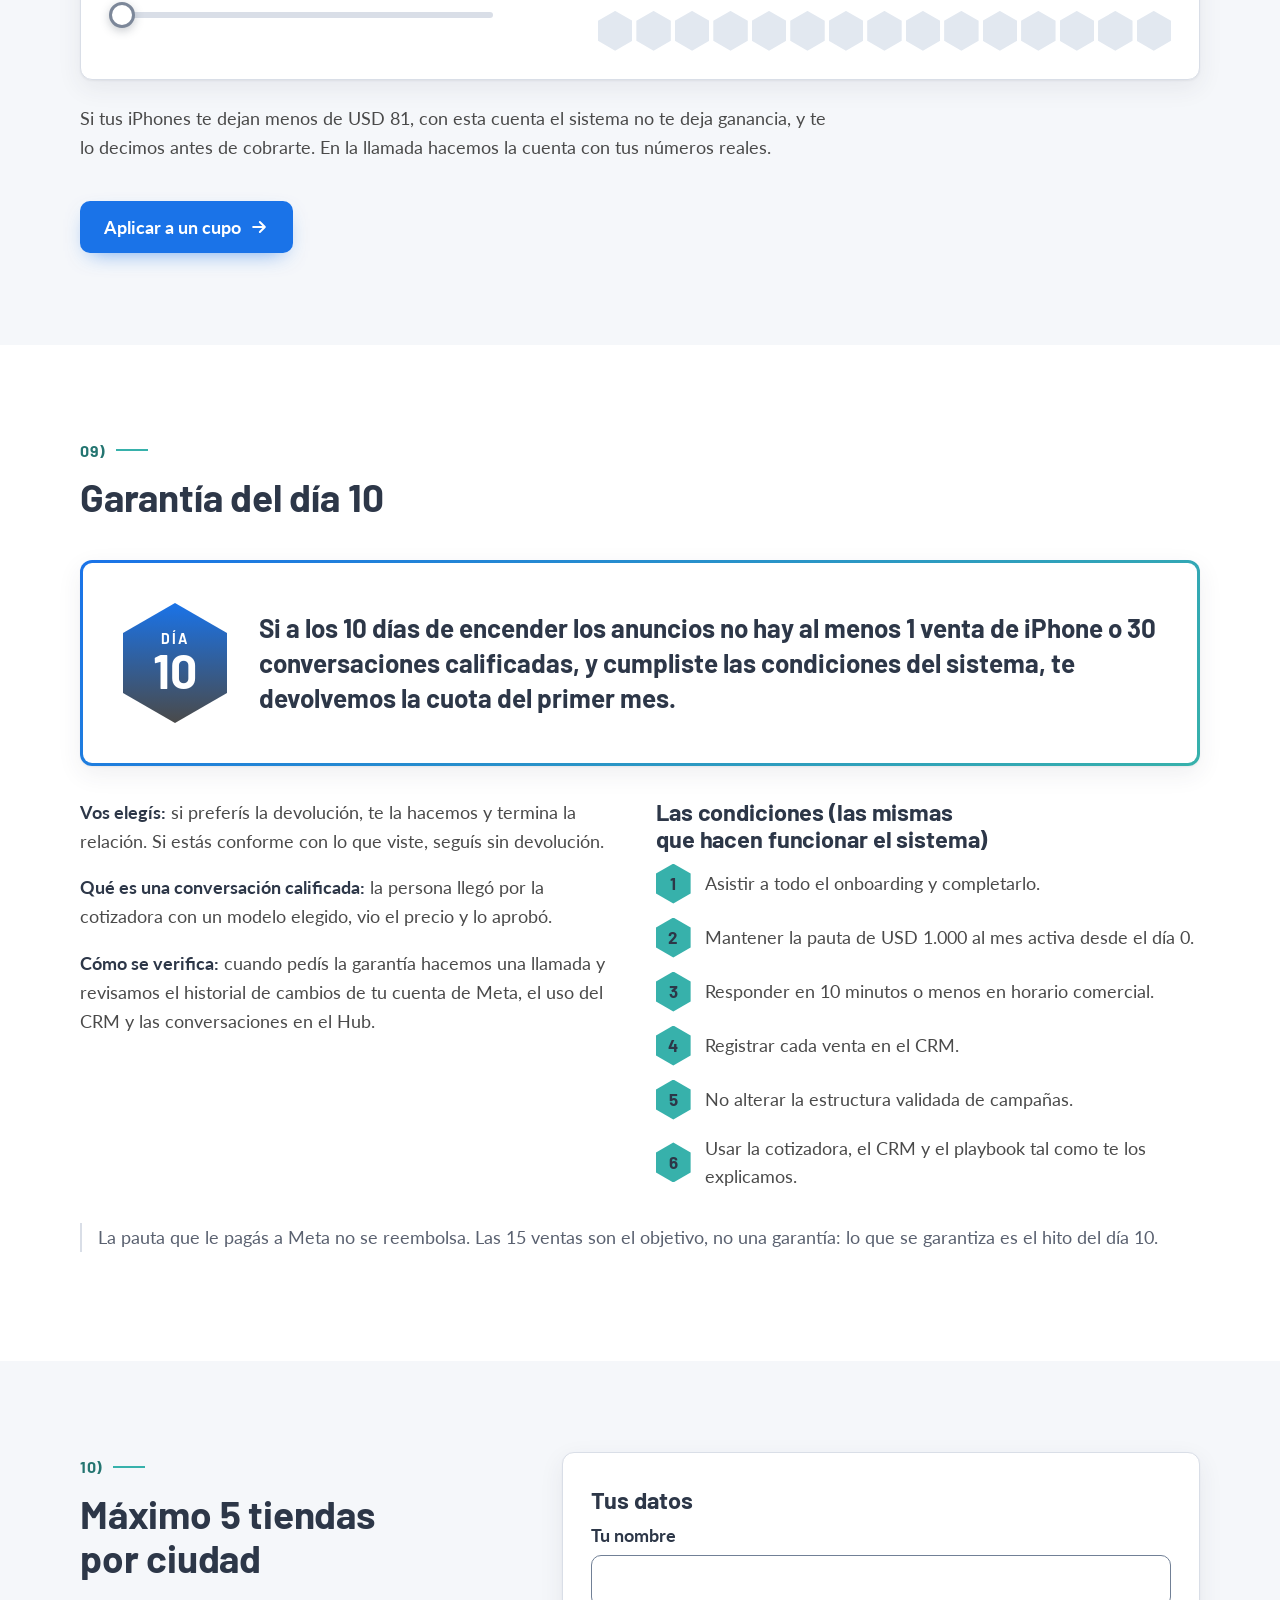
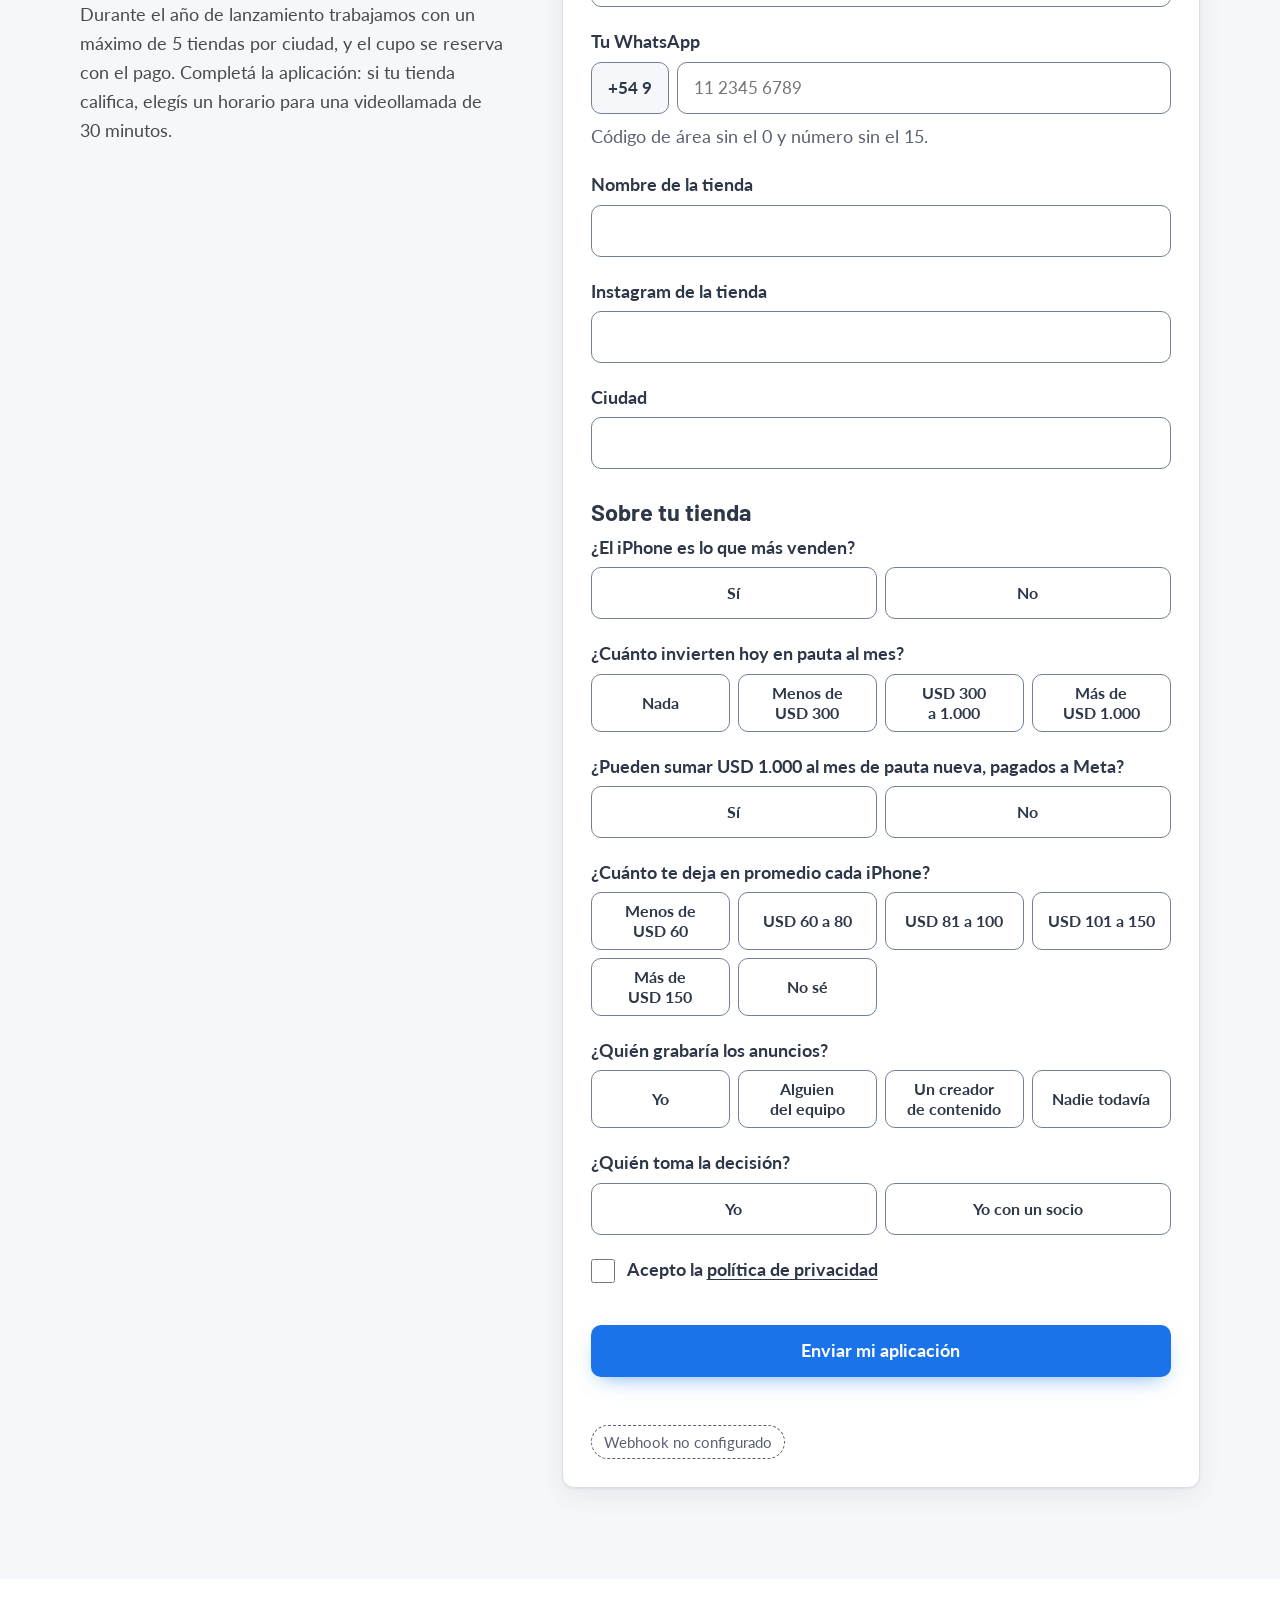
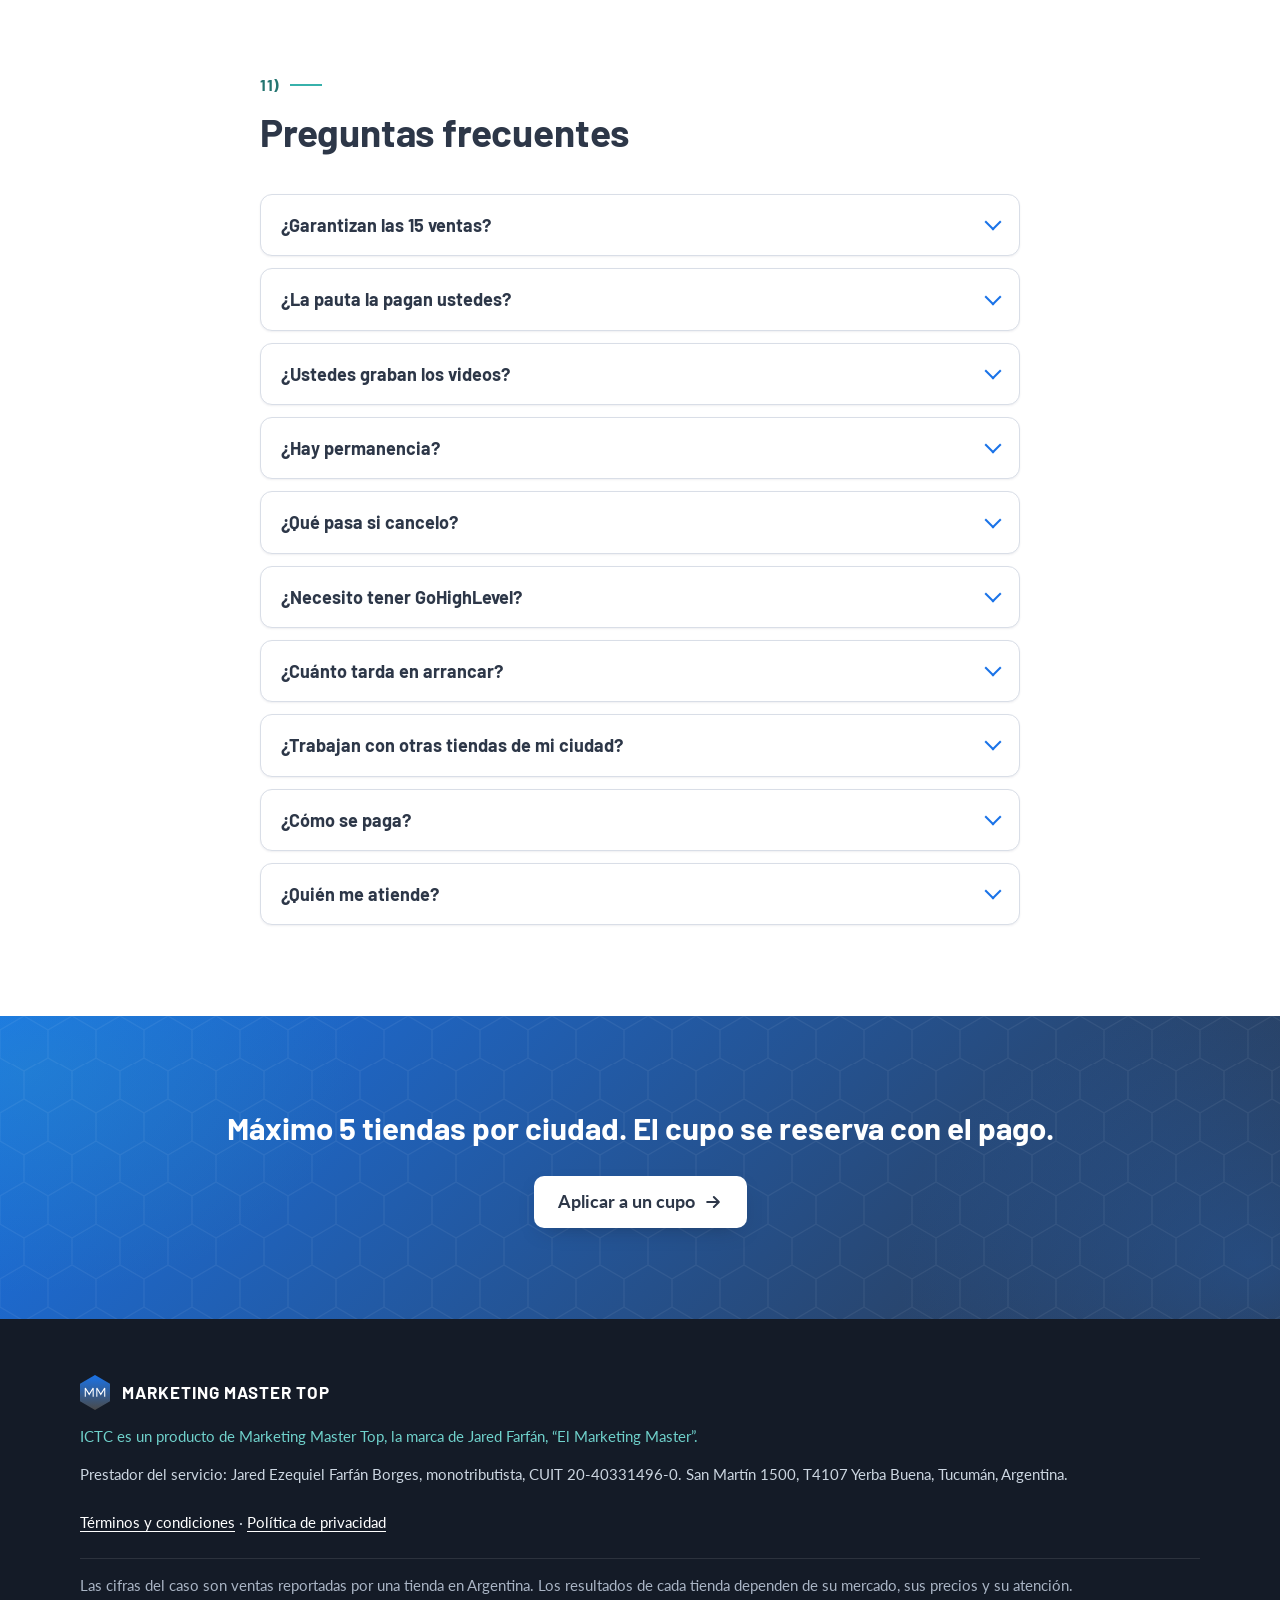
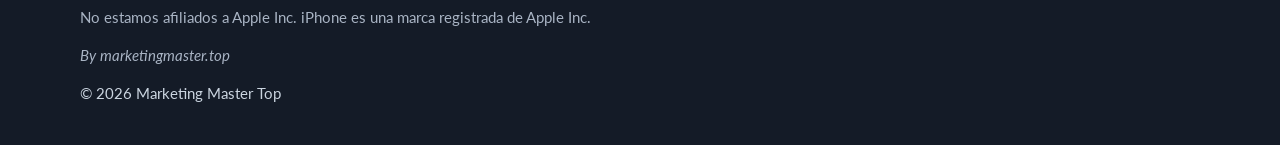
==== commit a96b0d9b: "Hero nuevo, sección 03 "¿Cuál es el problema?" y renumeración a 11 secciones - Hero: "El objetivo: 1" ====
--- a/index.html
+++ b/index.html
@@ -23,7 +23,7 @@
   <meta property="og:image" content="https://ictc.marketingmaster.top/assets/img/og-image.png">
   <meta property="og:image:width" content="1200">
   <meta property="og:image:height" content="630">
-  <meta property="og:image:alt" content="El objetivo: 15 ventas de iPhone en 30 días, atribuidas a Meta y registradas una por una en tu CRM. Máximo 5 tiendas por ciudad.">
+  <meta property="og:image:alt" content="El objetivo: 15 ventas extra de iPhone en 30 días. Cómo: Aplicando el sistema ICTC. Máximo 5 tiendas por ciudad.">
   <meta name="twitter:card" content="summary_large_image">
   <meta name="twitter:title" content="ICTC | Ventas de iPhone medidas una por una — Marketing Master Top">
   <meta name="twitter:description" content="ICTC conecta tus anuncios, una cotizadora, tu WhatsApp y un playbook de cierre para que cada venta quede registrada con la campaña que la generó.">
@@ -76,7 +76,7 @@
             <span class="hero__antetitulo-texto">Para tiendas que venden iPhone y ya pautan en Meta</span>
           </p>
           <h1 id="hero-titulo">
-            <span class="titular titular--a">El objetivo: 15 ventas de iPhone en 30 días, <span class="resalte">atribuidas a Meta y registradas una por una en tu CRM.</span></span>
+            <span class="titular titular--a">El objetivo: 15 ventas extra de iPhone en 30 días. <span class="resalte">Cómo: Aplicando el sistema ICTC.</span></span>
             <span class="titular titular--b">Un chat no es una venta. <span class="resalte">Sabé cuántos iPhones te vende cada anuncio.</span></span>
           </h1>
           <p class="hero__subtitulo">ICTC conecta tus anuncios, una cotizadora, tu WhatsApp y un playbook de cierre para que cada venta quede registrada con la campaña que la generó. Así la plata va a la campaña que vende.</p>
@@ -167,12 +167,31 @@
     </section>
 
     <!-- ===================================================================
-         03) CONTRASTE E ICTC
-         =================================================================== -->
-    <section class="seccion seccion--suave" id="ict" aria-labelledby="ict-titulo">
+         03) EL COSTO DEL PROBLEMA (agravamiento; misma estructura que 02)
+         =================================================================== -->
+    <section class="seccion seccion--continua" id="costo-problema" aria-labelledby="costo-problema-titulo">
       <div class="contenedor">
         <div class="seccion__cabecera revelar">
           <p class="numero-seccion">03)</p>
+          <h2 id="costo-problema-titulo">¿Cuál es el problema?</h2>
+        </div>
+        <ul class="lista-hex lista-hex--iconos problema__lista revelar" role="list">
+          <li><span class="lista-hex__icono" aria-hidden="true"><svg viewBox="0 0 24 24" width="18" height="18" fill="none" stroke="currentColor" stroke-width="2" stroke-linecap="round" stroke-linejoin="round" focusable="false"><path d="M3 7l6 6 4-4 8 8"/><path d="M15 17h6v-6"/></svg></span>Perdés dinero pagando acciones que <strong>no retornan en clientes</strong>, y es <strong>dinero que ya no vuelve</strong>.</li>
+          <li><span class="lista-hex__icono" aria-hidden="true"><svg viewBox="0 0 24 24" width="18" height="18" fill="none" stroke="currentColor" stroke-width="2" stroke-linecap="round" stroke-linejoin="round" focusable="false"><circle cx="9" cy="8" r="4"/><path d="M2 21v-1a7 7 0 0 1 14 0v1"/><path d="M17 8l5 5M22 8l-5 5"/></svg></span>Posibles clientes potenciales futuros <strong>quedan en el olvido</strong> al no poder registrarlos.</li>
+          <li><span class="lista-hex__icono" aria-hidden="true"><svg viewBox="0 0 24 24" width="18" height="18" fill="none" stroke="currentColor" stroke-width="2" stroke-linecap="round" stroke-linejoin="round" focusable="false"><circle cx="11" cy="11" r="7"/><path d="M21 21l-4.3-4.3"/><path d="M9.5 9.5a1.6 1.6 0 1 1 2.2 1.5c-.5.2-.7.6-.7 1.1M11 14.5h.01"/></svg></span>Las campañas publicitarias <strong>no se pueden mejorar</strong> al no saber <strong>qué anuncio, qué conjunto o cuál campaña realmente genera ventas</strong>.</li>
+          <li><span class="lista-hex__icono" aria-hidden="true"><svg viewBox="0 0 24 24" width="18" height="18" fill="none" stroke="currentColor" stroke-width="2" stroke-linecap="round" stroke-linejoin="round" focusable="false"><circle cx="9" cy="8" r="3.5"/><path d="M2.5 20a6.5 6.5 0 0 1 13 0"/><circle cx="17" cy="9" r="2.5"/><path d="M16 14.5a5 5 0 0 1 6 4.5"/></svg></span>Vendedores sin sistema es <strong>depender del talento de cada vendedor</strong>.</li>
+        </ul>
+        <p class="destacado revelar">La pérdida de dinero en oportunidades es más grande de lo que podés contar.</p>
+      </div>
+    </section>
+
+    <!-- ===================================================================
+         04) CONTRASTE E ICTC
+         =================================================================== -->
+    <section class="seccion seccion--suave" id="ict" aria-labelledby="ict-titulo">
+      <div class="contenedor">
+        <div class="seccion__cabecera revelar">
+          <p class="numero-seccion">04)</p>
           <h2 id="ict-titulo">La mayoría mide mensajes. ICTC mide ventas.</h2>
           <p>Casi todas las tiendas pautan para recibir chats, y dan el anuncio por bueno si llegan mensajes. Así nadie sabe qué anuncio vendió y la plata se reparte a ciegas. ICTC no termina en el clic: cubre los cuatro tramos que hay entre un anuncio y un iPhone vendido.</p>
         </div>
@@ -305,12 +324,12 @@
     </section>
 
     <!-- ===================================================================
-         04) EL CASO
+         05) EL CASO
          =================================================================== -->
     <section class="seccion" id="caso" aria-labelledby="caso-titulo">
       <div class="contenedor">
         <div class="seccion__cabecera revelar">
-          <p class="numero-seccion">04)</p>
+          <p class="numero-seccion">05)</p>
           <h2 id="caso-titulo">Lo que pasó en una tienda de iPhone en Argentina</h2>
           <p>Entre el 1 de julio y el 12 de octubre de 2026, la tienda invirtió USD 6.280 en Meta y reportó 240 ventas, unos USD 26 por venta.</p>
         </div>
@@ -392,13 +411,13 @@
     </section>
 
     <!-- ===================================================================
-         05) QUÉ INCLUYE Y CÓMO ARRANCAMOS
+         06) QUÉ INCLUYE Y CÓMO ARRANCAMOS
          =================================================================== -->
     <section class="seccion seccion--suave" id="incluye" aria-labelledby="incluye-titulo">
       <div class="contenedor">
         <div class="seccion__cabecera revelar">
-          <p class="numero-seccion">05)</p>
-          <h2 id="incluye-titulo">Qué recibe tu tienda</h2>
+          <p class="numero-seccion">06)</p>
+          <h2 id="incluye-titulo">¿Qué obtenés al adquirir el sistema ICTC?</h2>
         </div>
 
         <div class="grilla-2 incluye">
@@ -438,12 +457,12 @@
     </section>
 
     <!-- ===================================================================
-         06) PARA QUIÉN ES Y PARA QUIÉN NO
+         07) PARA QUIÉN ES Y PARA QUIÉN NO
          =================================================================== -->
     <section class="seccion para-quien" id="para-quien" aria-labelledby="para-quien-titulo">
       <div class="contenedor">
         <div class="seccion__cabecera revelar">
-          <p class="numero-seccion">06)</p>
+          <p class="numero-seccion">07)</p>
           <h2 id="para-quien-titulo">No trabajamos con cualquier tienda</h2>
         </div>
 
@@ -475,18 +494,19 @@
     </section>
 
     <!-- ===================================================================
-         07) INVERSIÓN Y CUENTA DE RENTABILIDAD
+         08) INVERSIÓN Y CUENTA DE RENTABILIDAD
          =================================================================== -->
     <section class="seccion seccion--suave" id="inversion" aria-labelledby="inversion-titulo">
       <div class="contenedor">
         <div class="seccion__cabecera revelar">
-          <p class="numero-seccion">07)</p>
+          <p class="numero-seccion">08)</p>
           <h2 id="inversion-titulo">Lo que cuesta, y la cuenta que tiene que cerrar</h2>
         </div>
 
         <div class="precio">
           <div class="tarjeta precio__tarjeta revelar">
             <p class="precio__principal">USD 210 al mes.</p>
+            <p class="precio__nota">Pesificamos el costo al momento de realizar el pago.</p>
             <p class="precio__ghl">Si tu tienda ya tiene GoHighLevel propio: USD 150 al mes.</p>
             <ul class="lista-hex" role="list">
               <li>Se cobra con una suscripción de Mercado Pago, por débito automático.</li>
@@ -556,12 +576,12 @@
     </section>
 
     <!-- ===================================================================
-         08) GARANTÍA
+         09) GARANTÍA
          =================================================================== -->
     <section class="seccion garantia" id="garantia" aria-labelledby="garantia-titulo">
       <div class="contenedor">
         <div class="seccion__cabecera revelar">
-          <p class="numero-seccion">08)</p>
+          <p class="numero-seccion">09)</p>
           <h2 id="garantia-titulo">Garantía del día 10</h2>
         </div>
 
@@ -594,12 +614,12 @@
     </section>
 
     <!-- ===================================================================
-         09) CUPOS Y FORMULARIO
+         10) CUPOS Y FORMULARIO
          =================================================================== -->
     <section class="seccion seccion--suave" id="aplicar" aria-labelledby="aplicar-titulo">
       <div class="contenedor aplicar__grid">
         <div class="seccion__cabecera">
-          <p class="numero-seccion">09)</p>
+          <p class="numero-seccion">10)</p>
           <h2 id="aplicar-titulo">Máximo 5 tiendas por ciudad</h2>
           <p>Durante el año de lanzamiento trabajamos con un máximo de 5 tiendas por ciudad, y el cupo se reserva con el pago. Completá la aplicación: si tu tienda califica, elegís un horario para una videollamada de 30 minutos.</p>
         </div>
@@ -742,12 +762,12 @@
     </section>
 
     <!-- ===================================================================
-         10) PREGUNTAS FRECUENTES
+         11) PREGUNTAS FRECUENTES
          =================================================================== -->
     <section class="seccion" id="preguntas" aria-labelledby="preguntas-titulo">
       <div class="contenedor contenedor--angosto">
         <div class="seccion__cabecera revelar">
-          <p class="numero-seccion">10)</p>
+          <p class="numero-seccion">11)</p>
           <h2 id="preguntas-titulo">Preguntas frecuentes</h2>
         </div>
 
--- a/assets/css/styles.css
+++ b/assets/css/styles.css
@@ -142,6 +142,8 @@
 .contenedor--angosto { max-width: calc(760px + 2 * var(--gutter)); }
 
 .seccion { padding-block: var(--espacio-seccion); }
+/* Sección que sigue a otra del mismo fondo y continúa su tema (03 tras 02): sin hueco doble. */
+.seccion--continua { padding-top: 0; }
 .seccion--suave { background: var(--mmg-fondo-suave); }
 .seccion--oscura { background: var(--mmg-grad-oscuro); color: var(--mmg-blanco); }
 .seccion--oscura h2, .seccion--oscura strong { color: var(--mmg-blanco); }
@@ -1089,11 +1091,11 @@
 
 .cupos { padding-block: 1.25rem; background: var(--mmg-blanco); border-bottom: 1px solid var(--color-borde); }
 
-/* --- 02) Problema ---------------------------------------------------------- */
+/* --- 02) Problema y 03) Costo del problema (misma estructura) ------------- */
 .problema__lista { max-width: 760px; }
 .problema__lista li { font-size: clamp(1.0625rem, 1rem + .3vw, 1.1875rem); }
 
-/* --- 03) Contraste e ICTC -------------------------------------------------- */
+/* --- 04) Contraste e ICTC -------------------------------------------------- */
 .tarjetas-ict { display: grid; gap: 1rem; margin-block: 2rem; }
 /* Cuatro letras (I, C, T, C): 2 × 2 en tablet, en fila en escritorio ancho. */
 @media (min-width: 640px) { .tarjetas-ict { grid-template-columns: repeat(2, 1fr); gap: 1.5rem; } }
@@ -1158,7 +1160,7 @@
   line-height: 1.3;
 }
 
-/* --- 04) Caso -------------------------------------------------------------- */
+/* --- 05) Caso -------------------------------------------------------------- */
 .tabla--caso tr.es-destacada > * {
   box-shadow: inset 0 2px 0 var(--mmg-celeste), inset 0 -2px 0 var(--mmg-celeste);
   background: #F2FAF9;
@@ -1338,26 +1340,33 @@
 .caso__captura { margin: 2rem 0 0; }
 .caso__captura img { border-radius: var(--radio-tarjeta); border: 1px solid var(--color-borde); box-shadow: var(--sombra); }
 
-/* --- 05) Qué incluye ------------------------------------------------------- */
+/* --- 06) Qué incluye ------------------------------------------------------- */
 .incluye h3 { margin-bottom: 1rem; }
-.linea-tiempo { list-style: none; padding: 0; margin: 0; display: grid; gap: 0; }
-.linea-tiempo li { position: relative; padding: 0 0 1.75rem 3.25rem; }
+.linea-tiempo { list-style: none; padding: 0; margin: 0; display: grid; gap: 0; counter-reset: paso; }
+.linea-tiempo li { position: relative; padding: 0 0 1.75rem 3.5rem; counter-increment: paso; }
 .linea-tiempo li:last-child { padding-bottom: 0; }
-.linea-tiempo li::before { /* hito hexagonal */
-  content: "";
+.linea-tiempo li::before { /* hito hexagonal con el número del paso: 01, 02… */
+  content: counter(paso, decimal-leading-zero);
   position: absolute;
   left: 0;
-  top: .1rem;
-  width: 1.95rem;
-  height: 2.25rem;
+  top: 0;
+  display: grid;
+  place-items: center;
+  width: 2.25rem;
+  height: 2.6rem;
   clip-path: var(--hexagono);
   background: var(--mmg-grad-logo);
+  color: var(--mmg-blanco); /* negrita sobre #1A73E8→#4A4A4A: ≥4,51:1 */
+  font-family: var(--font-titulos);
+  font-weight: 700;
+  font-size: .9375rem;
+  line-height: 1;
 }
 .linea-tiempo li::after { /* línea que une los hitos */
   content: "";
   position: absolute;
-  left: calc(.975rem - 1px);
-  top: 2.6rem;
+  left: calc(1.125rem - 1px);
+  top: 2.95rem;
   bottom: .35rem;
   width: 2px;
   background: var(--mmg-celeste);
@@ -1366,7 +1375,7 @@
 .linea-tiempo li::before, .linea-tiempo li::after { transition: background .4s ease, transform .6s ease, opacity .4s ease; }
 .linea-tiempo li::after { transform-origin: 50% 0; }
 @media (prefers-reduced-motion: no-preference) {
-  .animar .linea-tiempo li:not(.es-activo)::before { background: #CBD5E0; }
+  .animar .linea-tiempo li:not(.es-activo)::before { background: #CBD5E0; color: var(--mmg-azul-2); } /* 9,3:1 */
   .animar .linea-tiempo li:not(.es-activo)::after { transform: scaleY(0); }
   .animar .linea-tiempo li.es-activo::before { animation: hito-enciende .5s cubic-bezier(.2, .7, .2, 1) both; }
 }
@@ -1375,7 +1384,7 @@
 .cronograma { margin-top: 2.5rem; }
 .cronograma .nota { margin: 1.5rem 0 0; }
 
-/* --- 06) Para quién -------------------------------------------------------- */
+/* --- 07) Para quién -------------------------------------------------------- */
 .para-quien .tarjeta h3 { margin-bottom: 1rem; }
 .para-quien .tarjeta--no { background: var(--mmg-fondo-suave); box-shadow: none; }
 
@@ -1389,7 +1398,7 @@
   color: var(--color-titulos);
 }
 
-/* --- 07) Inversión --------------------------------------------------------- */
+/* --- 08) Inversión --------------------------------------------------------- */
 .precio { display: grid; gap: 1.5rem; }
 @media (min-width: 900px) { .precio { grid-template-columns: minmax(0, 1fr) minmax(0, 1fr); align-items: start; } }
 .precio__tarjeta {
@@ -1421,6 +1430,8 @@
   line-height: 1.1;
   color: var(--color-titulos);
 }
+.precio__nota { margin: 0 0 1rem; color: var(--color-texto-suave); }
+.precio__tarjeta .precio__nota { color: var(--texto-suave-sobre-oscuro); }
 .precio__ghl { margin-bottom: 1.25rem; font-weight: 700; }
 .precio__pauta {
   margin: 1.25rem 0 0;
@@ -1571,7 +1582,7 @@
 .calculadora__resultados-col { display: grid; gap: .75rem; }
 .cuenta__debajo { margin-top: 1.5rem; max-width: 760px; }
 
-/* --- 08) Garantía ---------------------------------------------------------- */
+/* --- 09) Garantía ---------------------------------------------------------- */
 .garantia__tarjeta {
   position: relative;
   padding: clamp(1.5rem, 1rem + 2vw, 2.5rem);
@@ -1631,7 +1642,7 @@
 }
 .garantia .letra-chica { margin-top: 2rem; }
 
-/* --- 09) Formulario -------------------------------------------------------- */
+/* --- 10) Formulario -------------------------------------------------------- */
 .aplicar__tarjeta { max-width: 760px; }
 @media (min-width: 1000px) {
   .aplicar__grid {
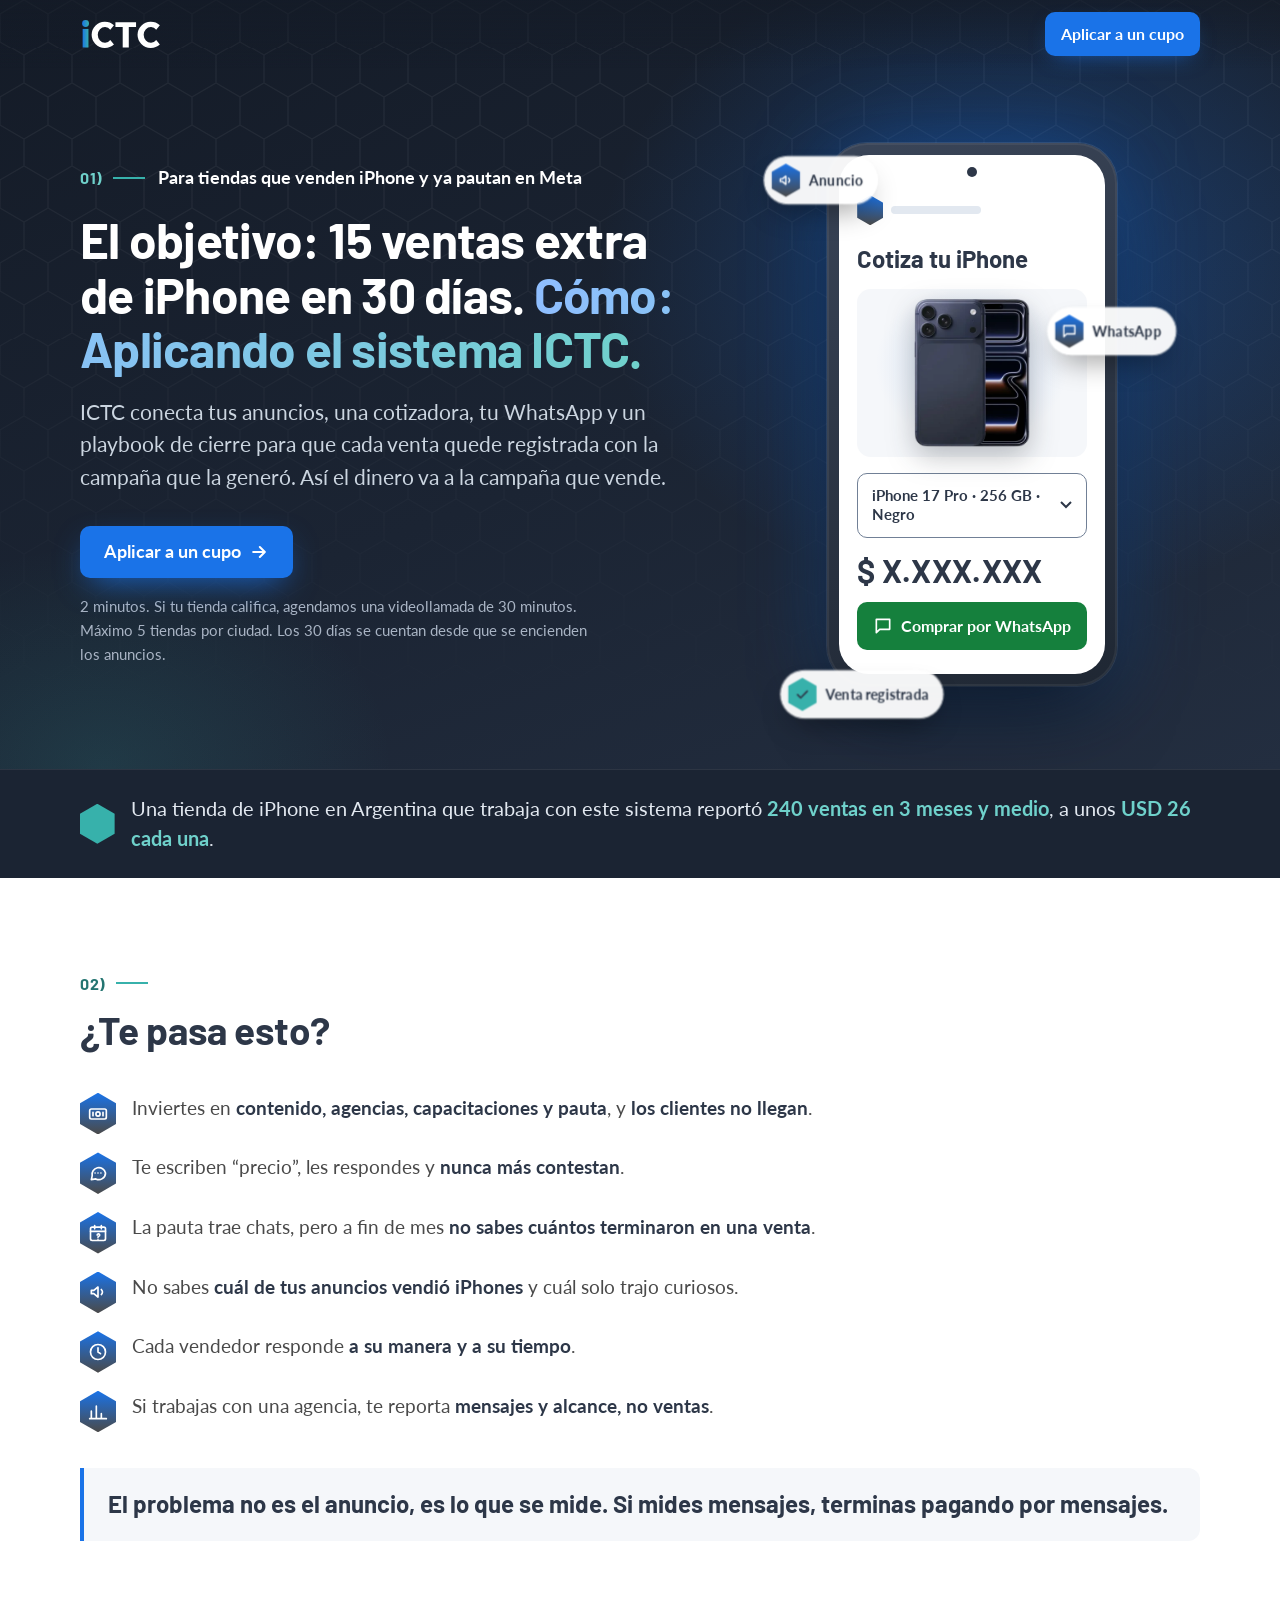
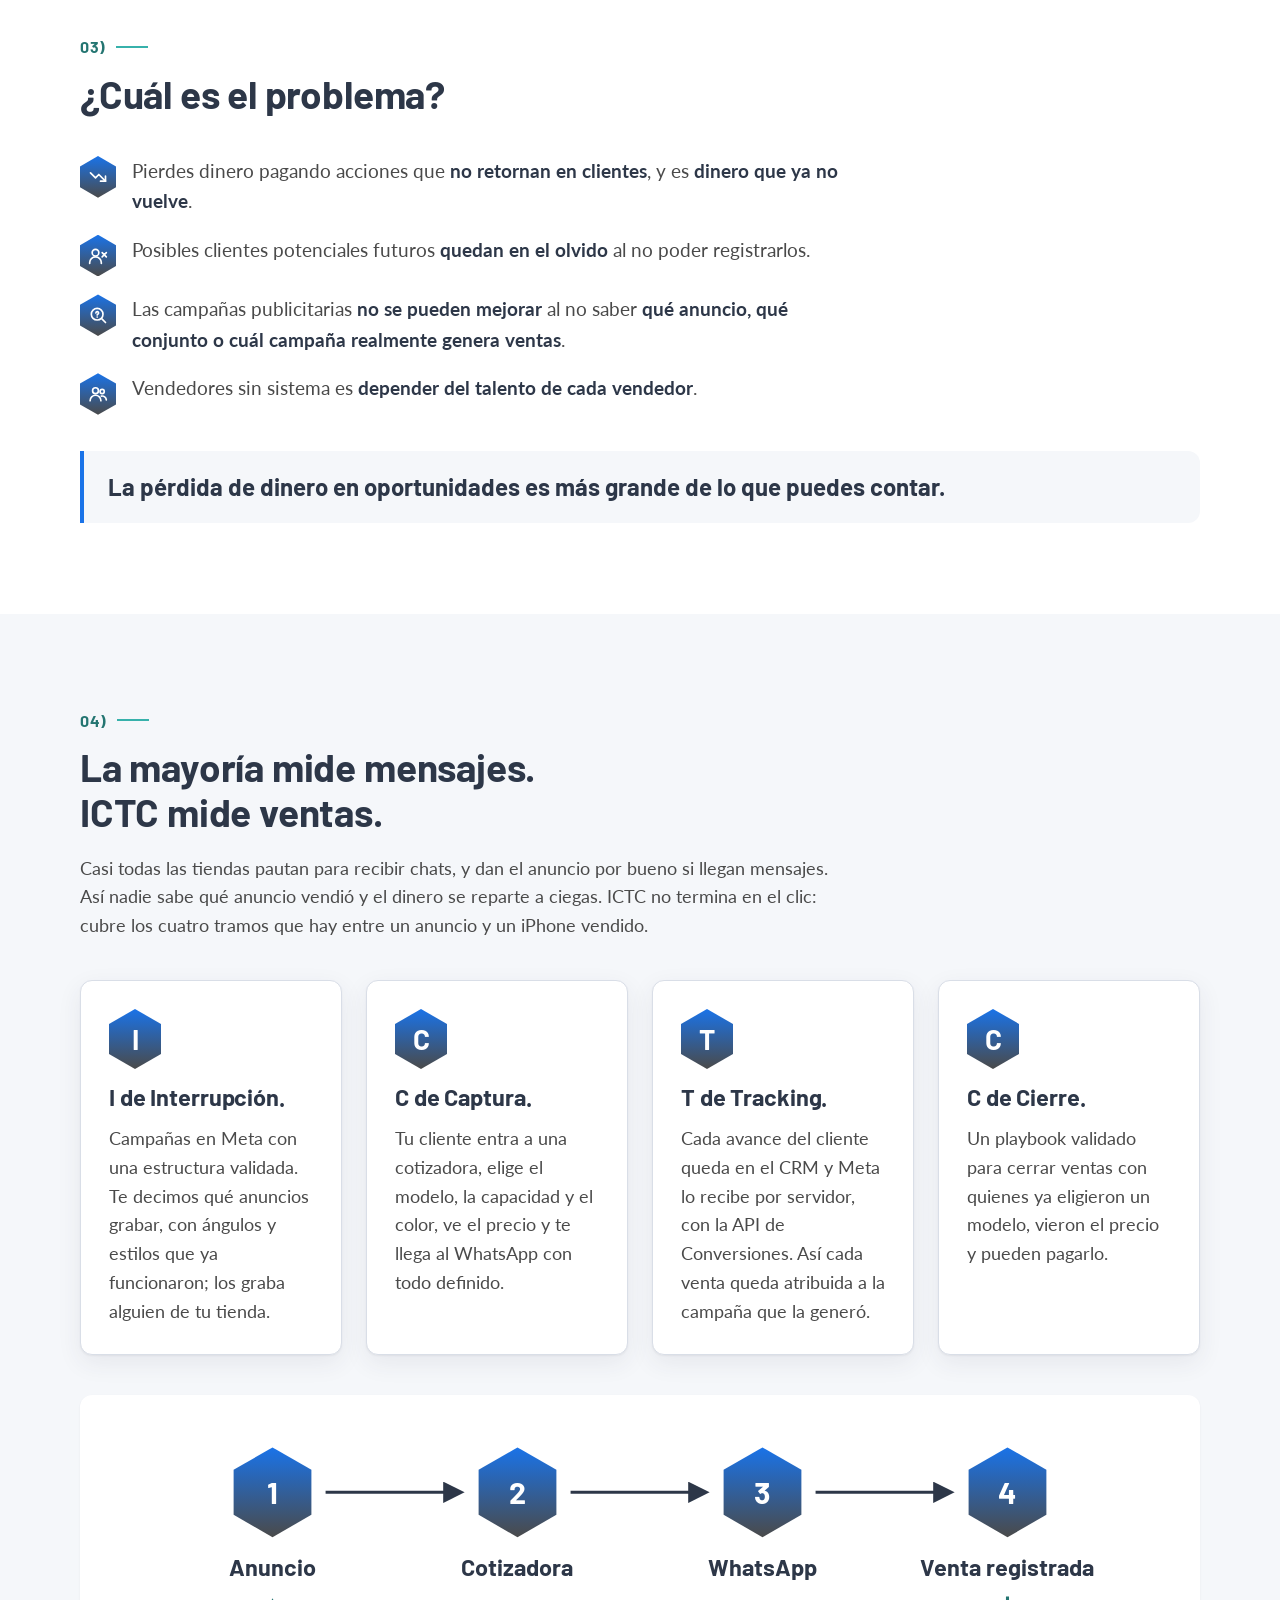
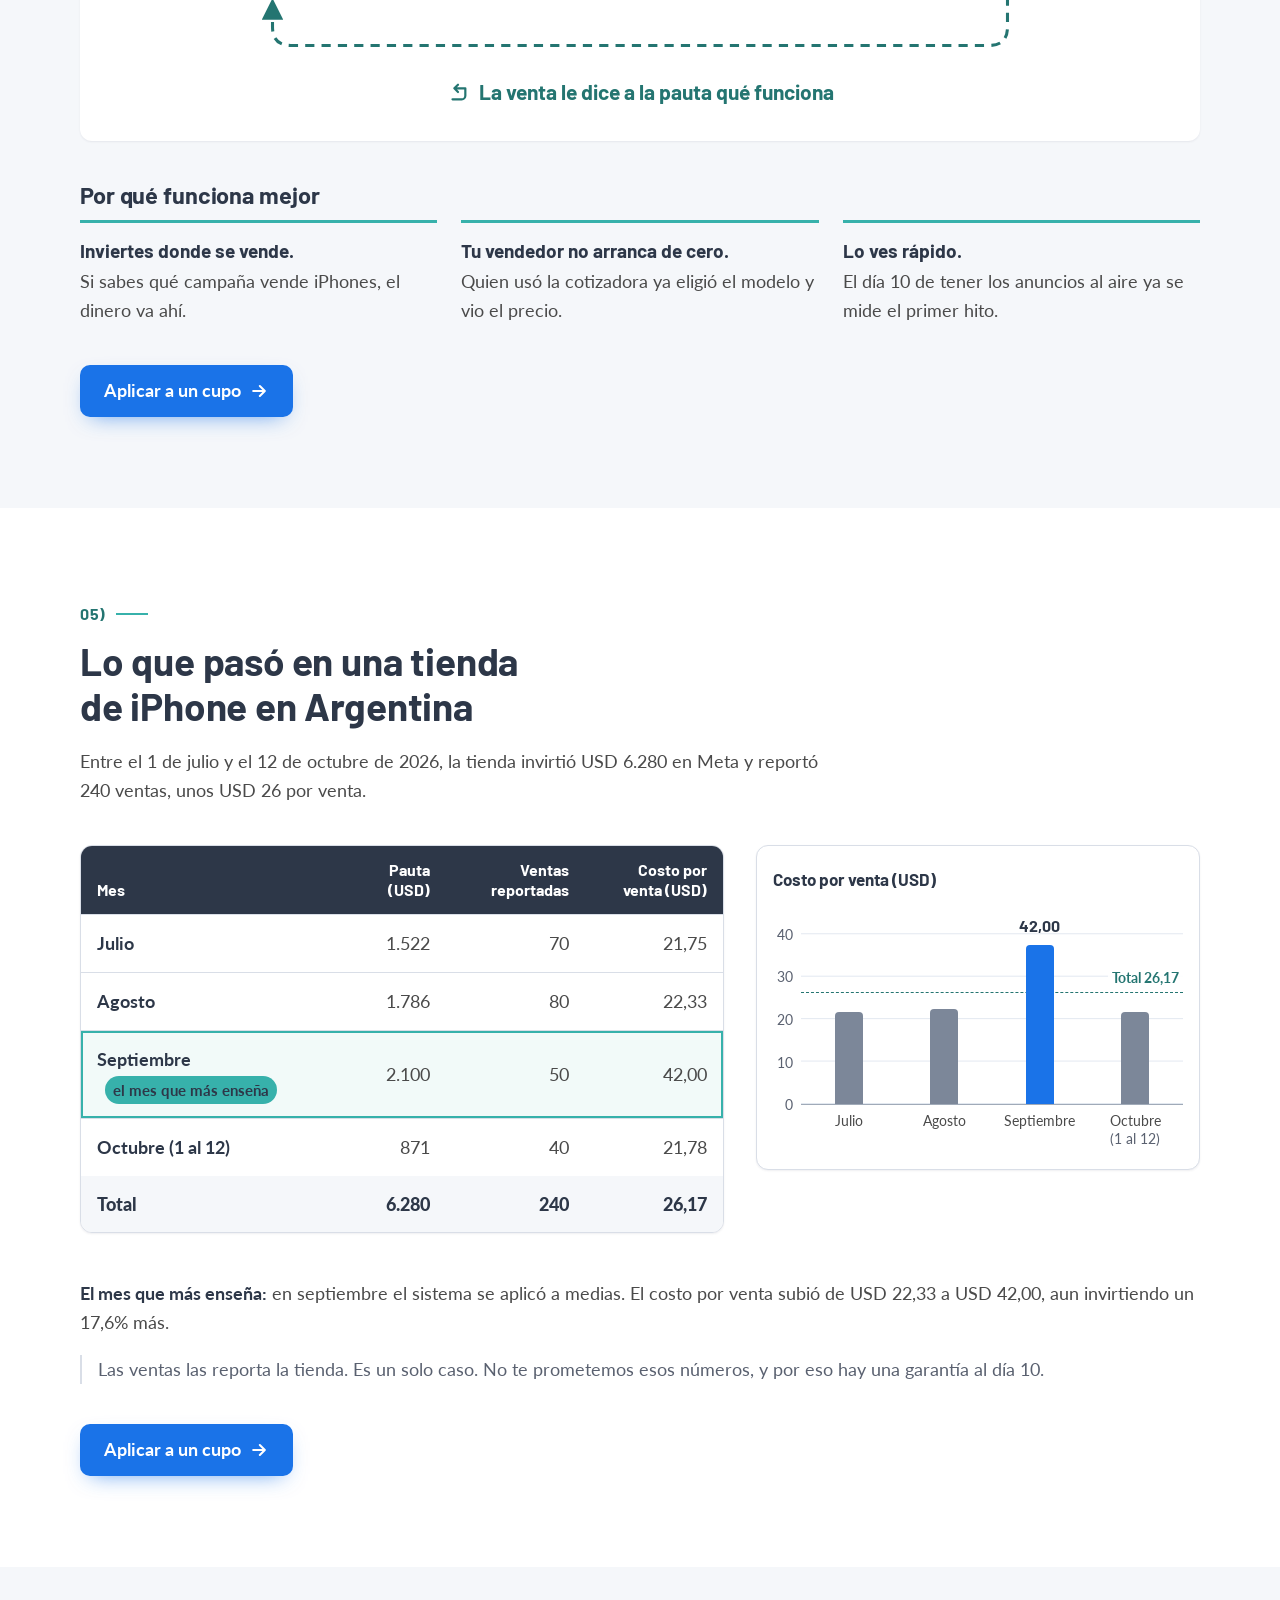
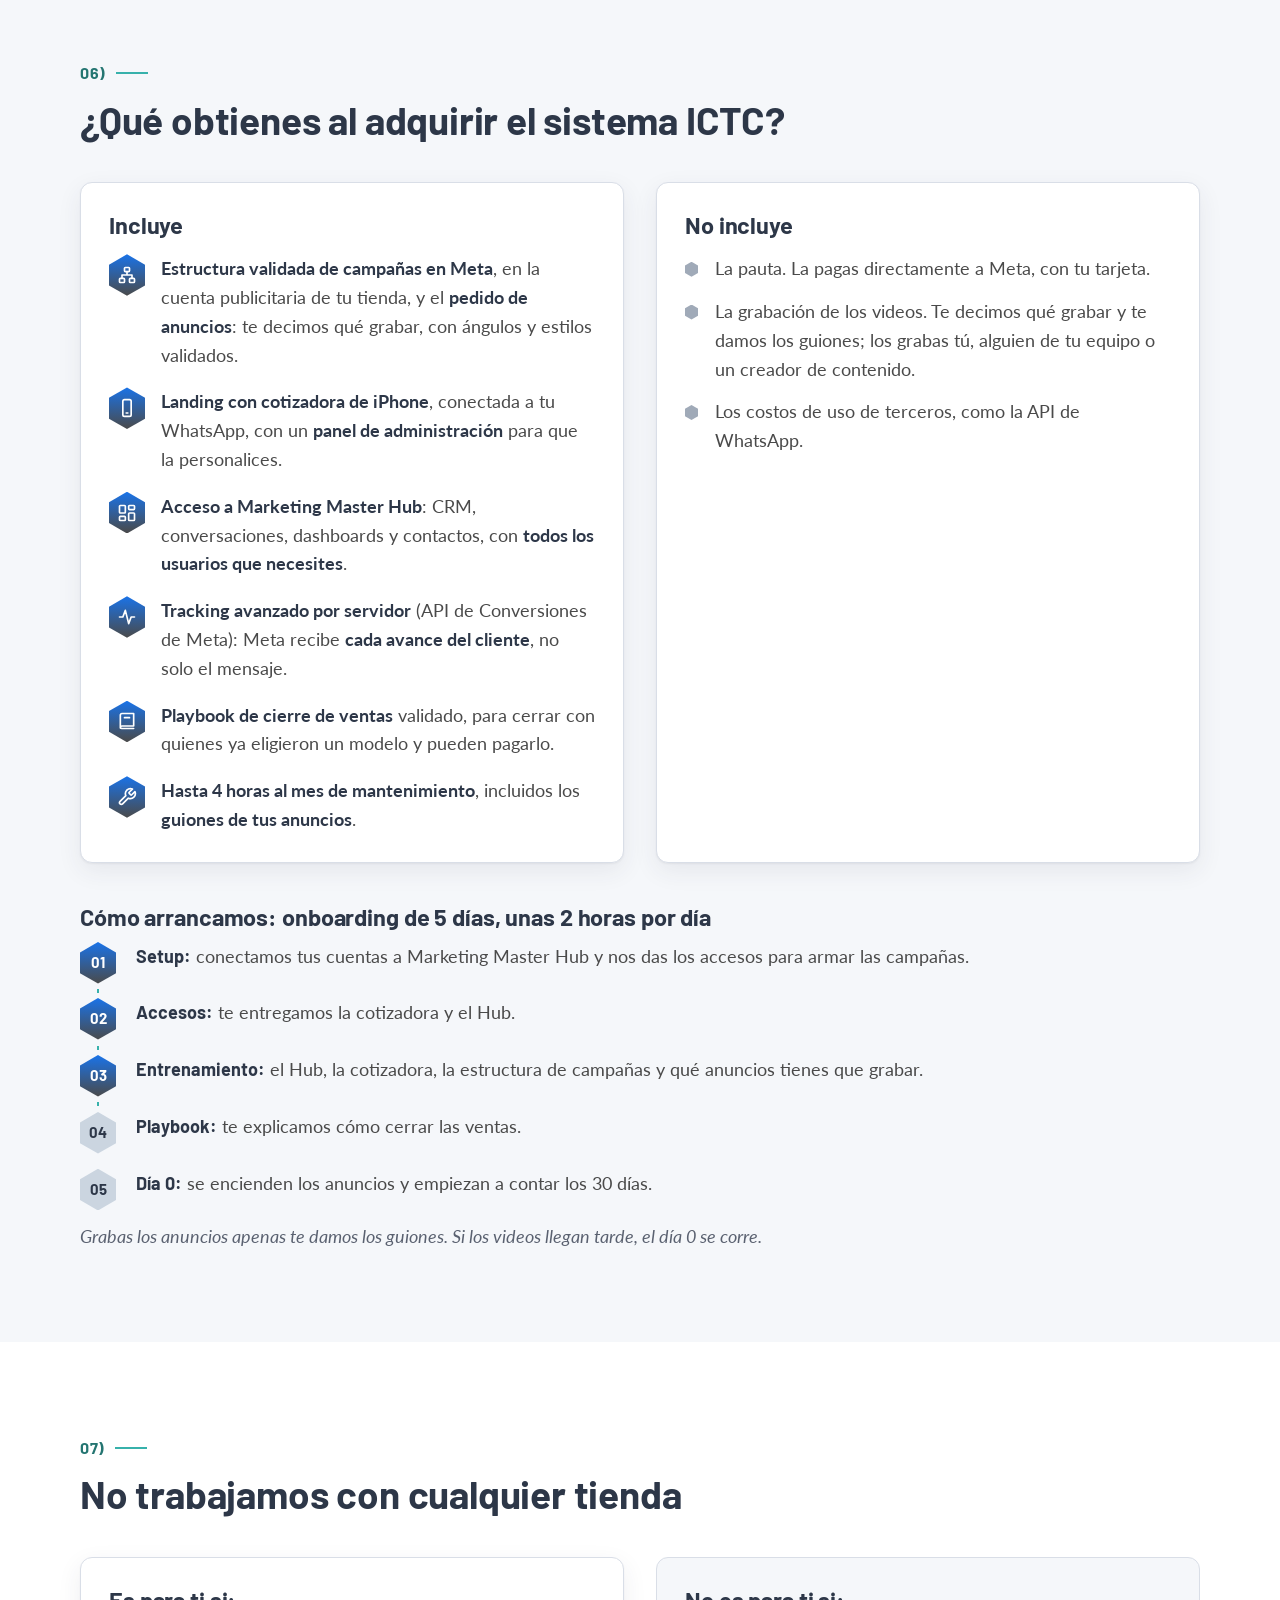
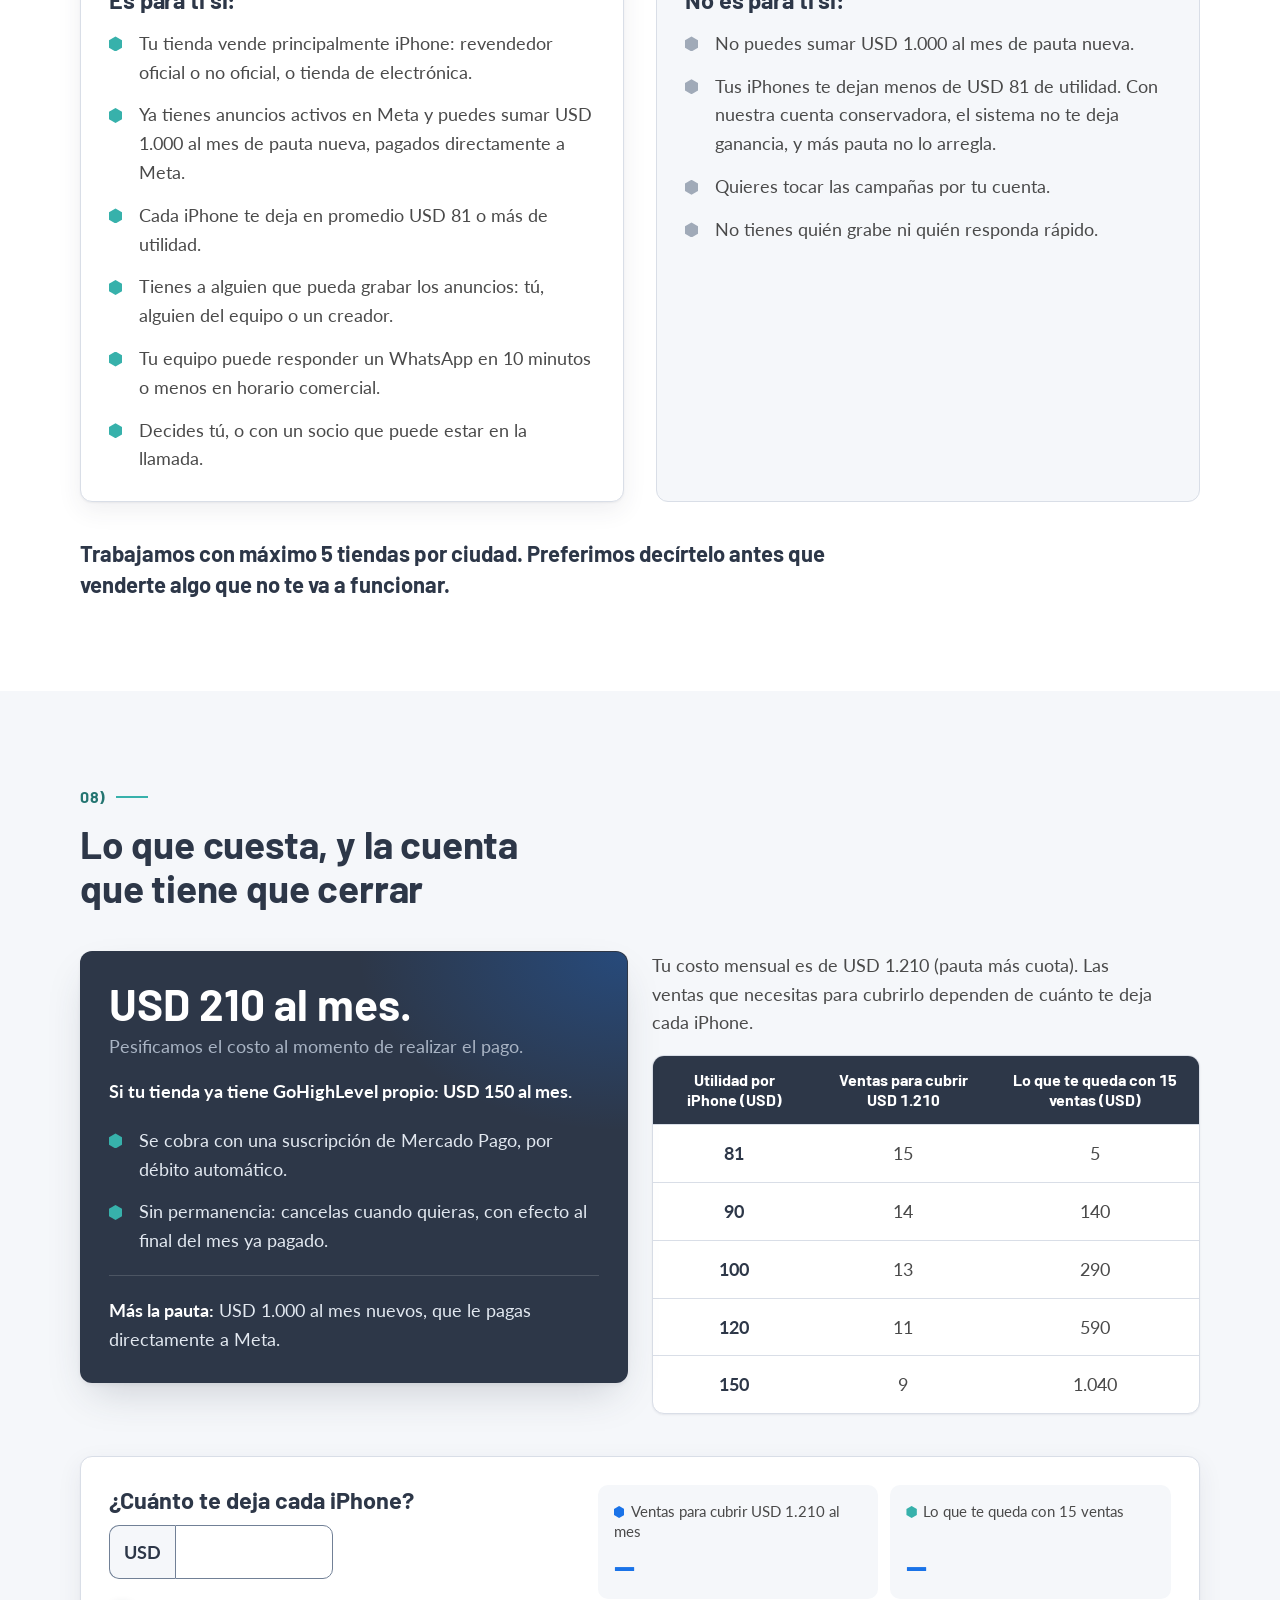
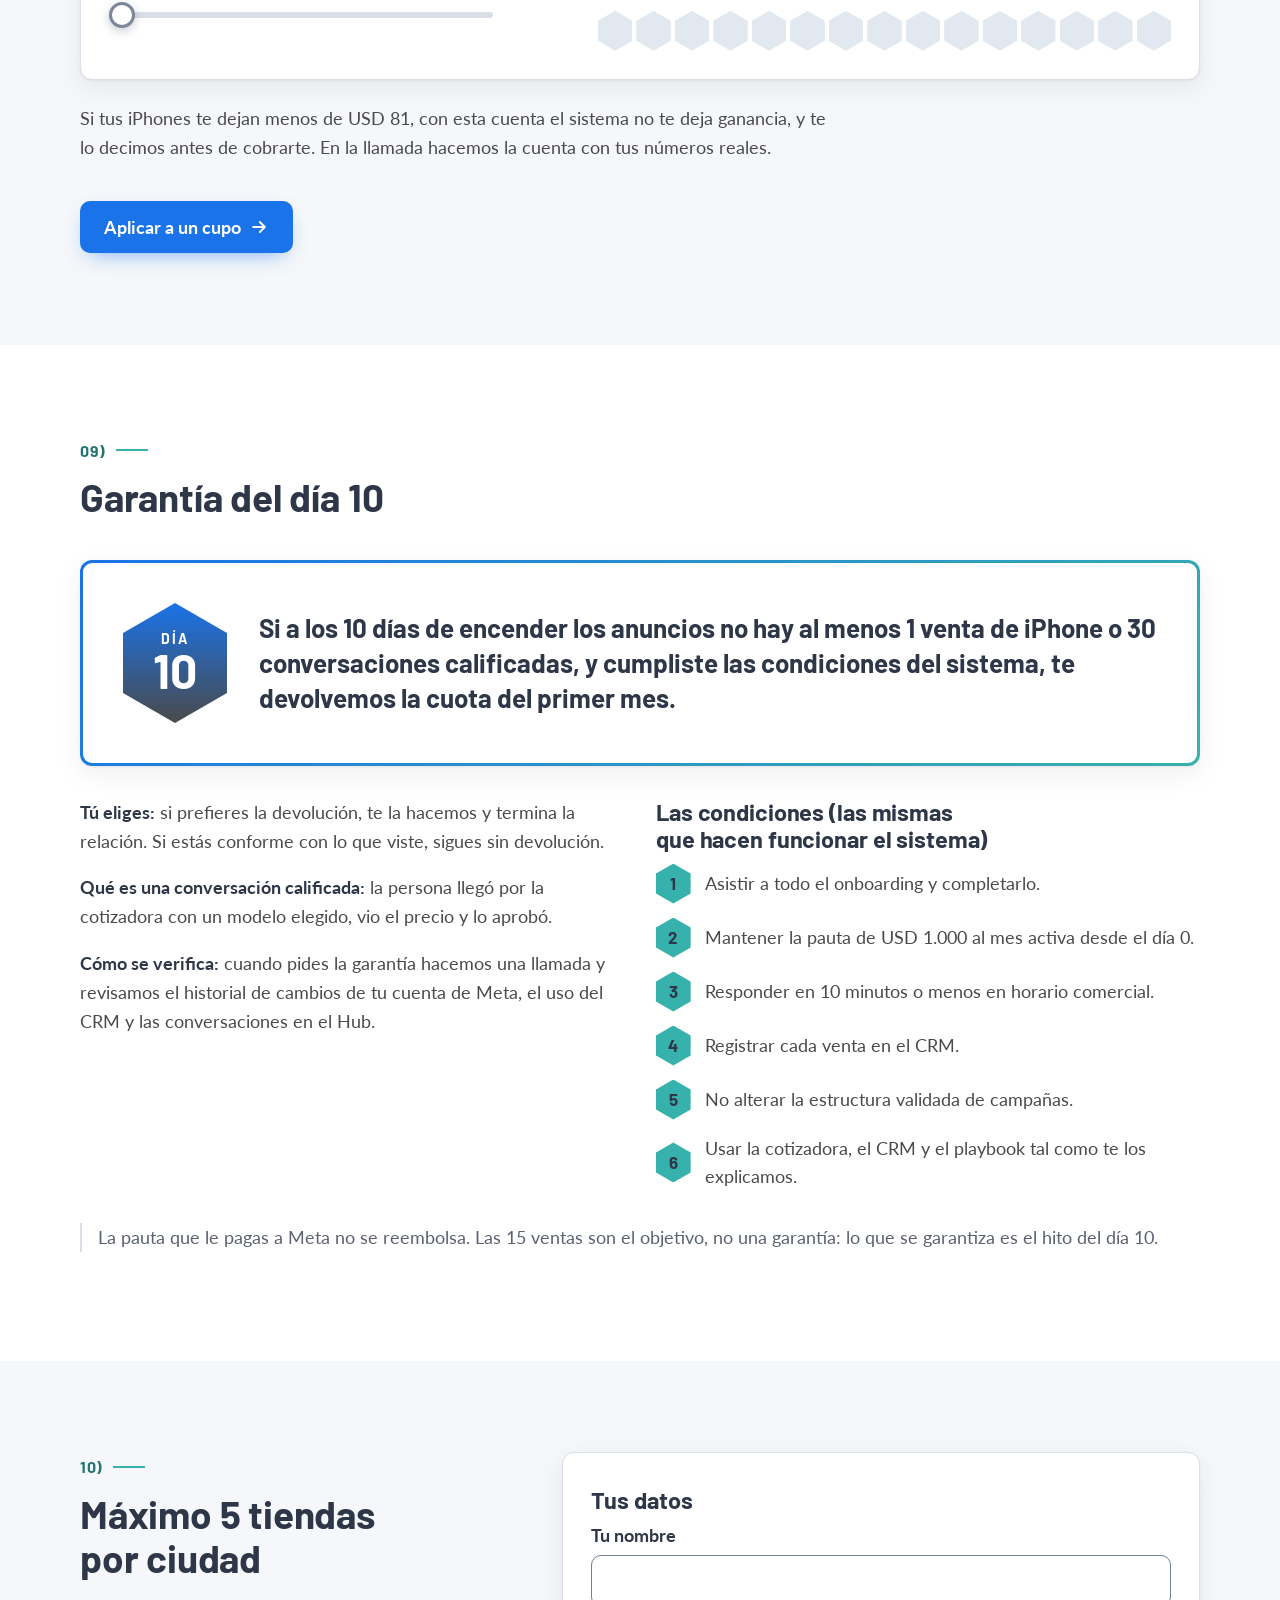
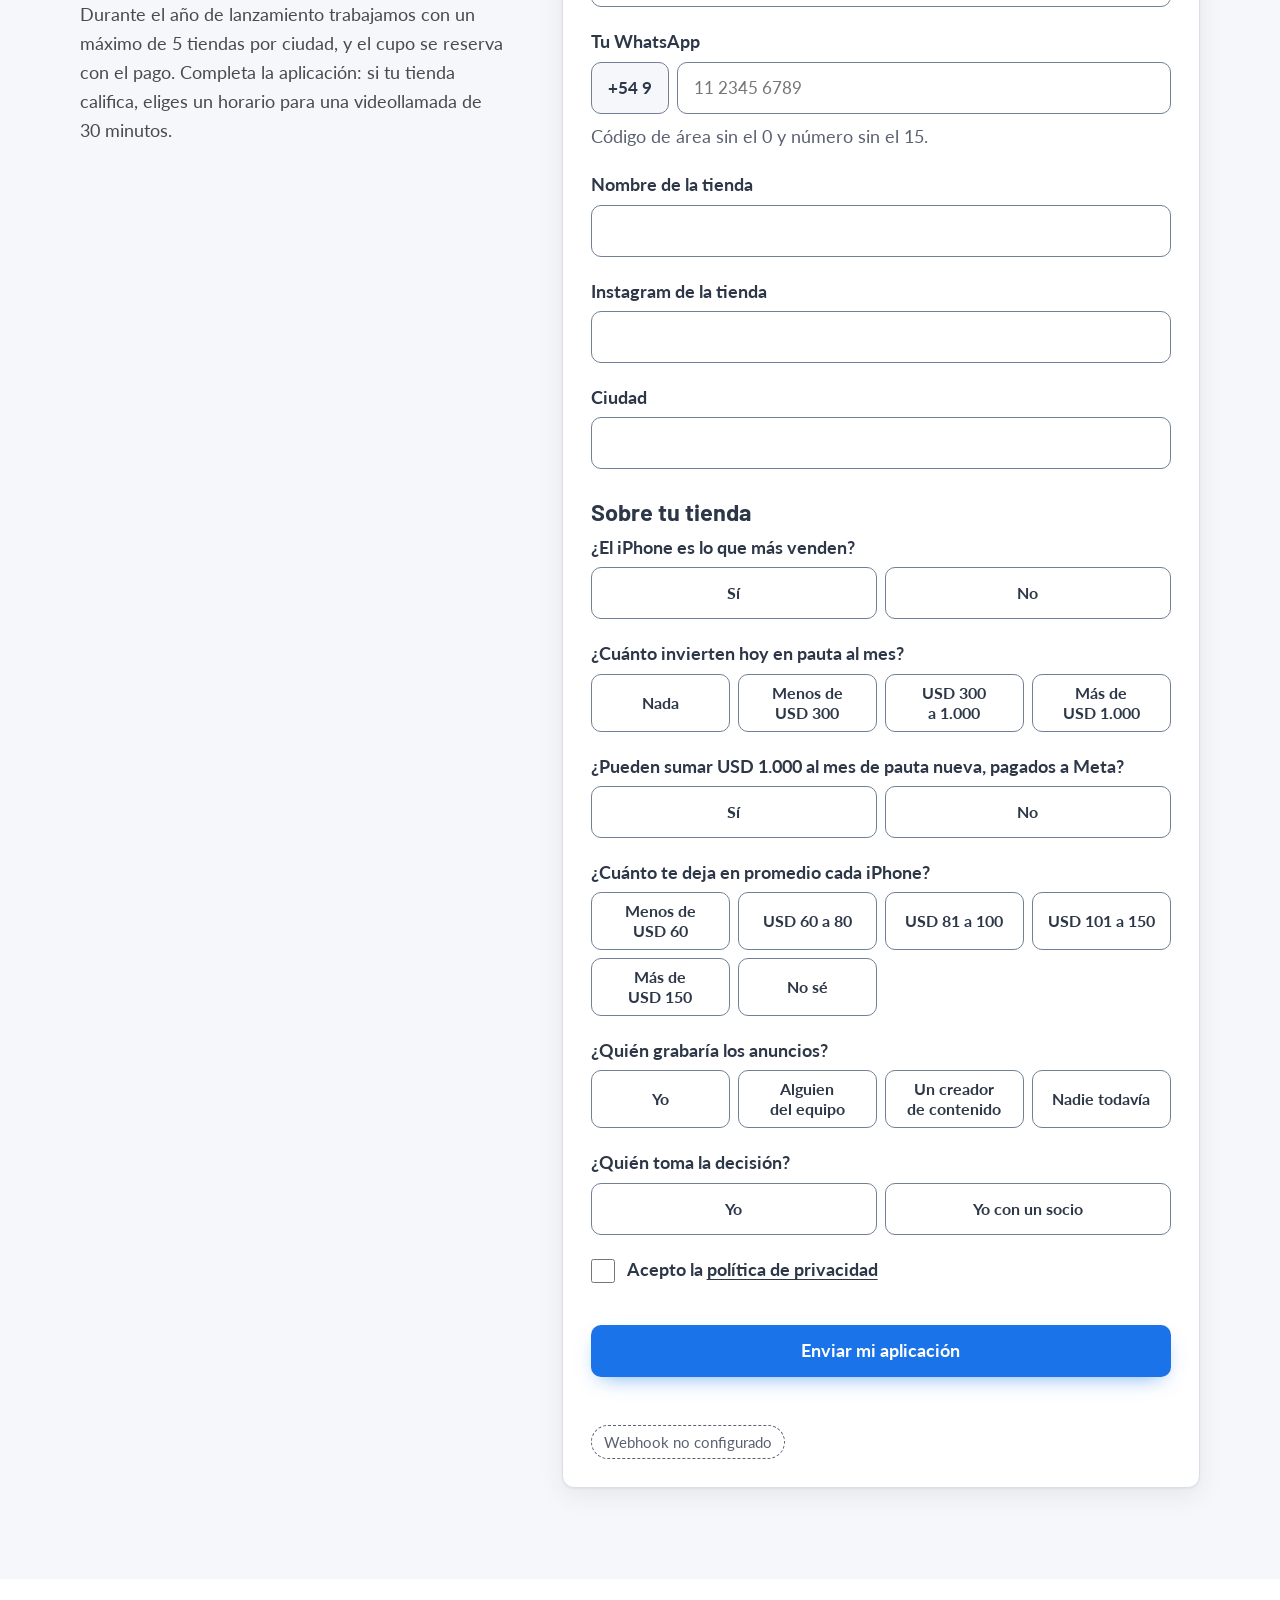
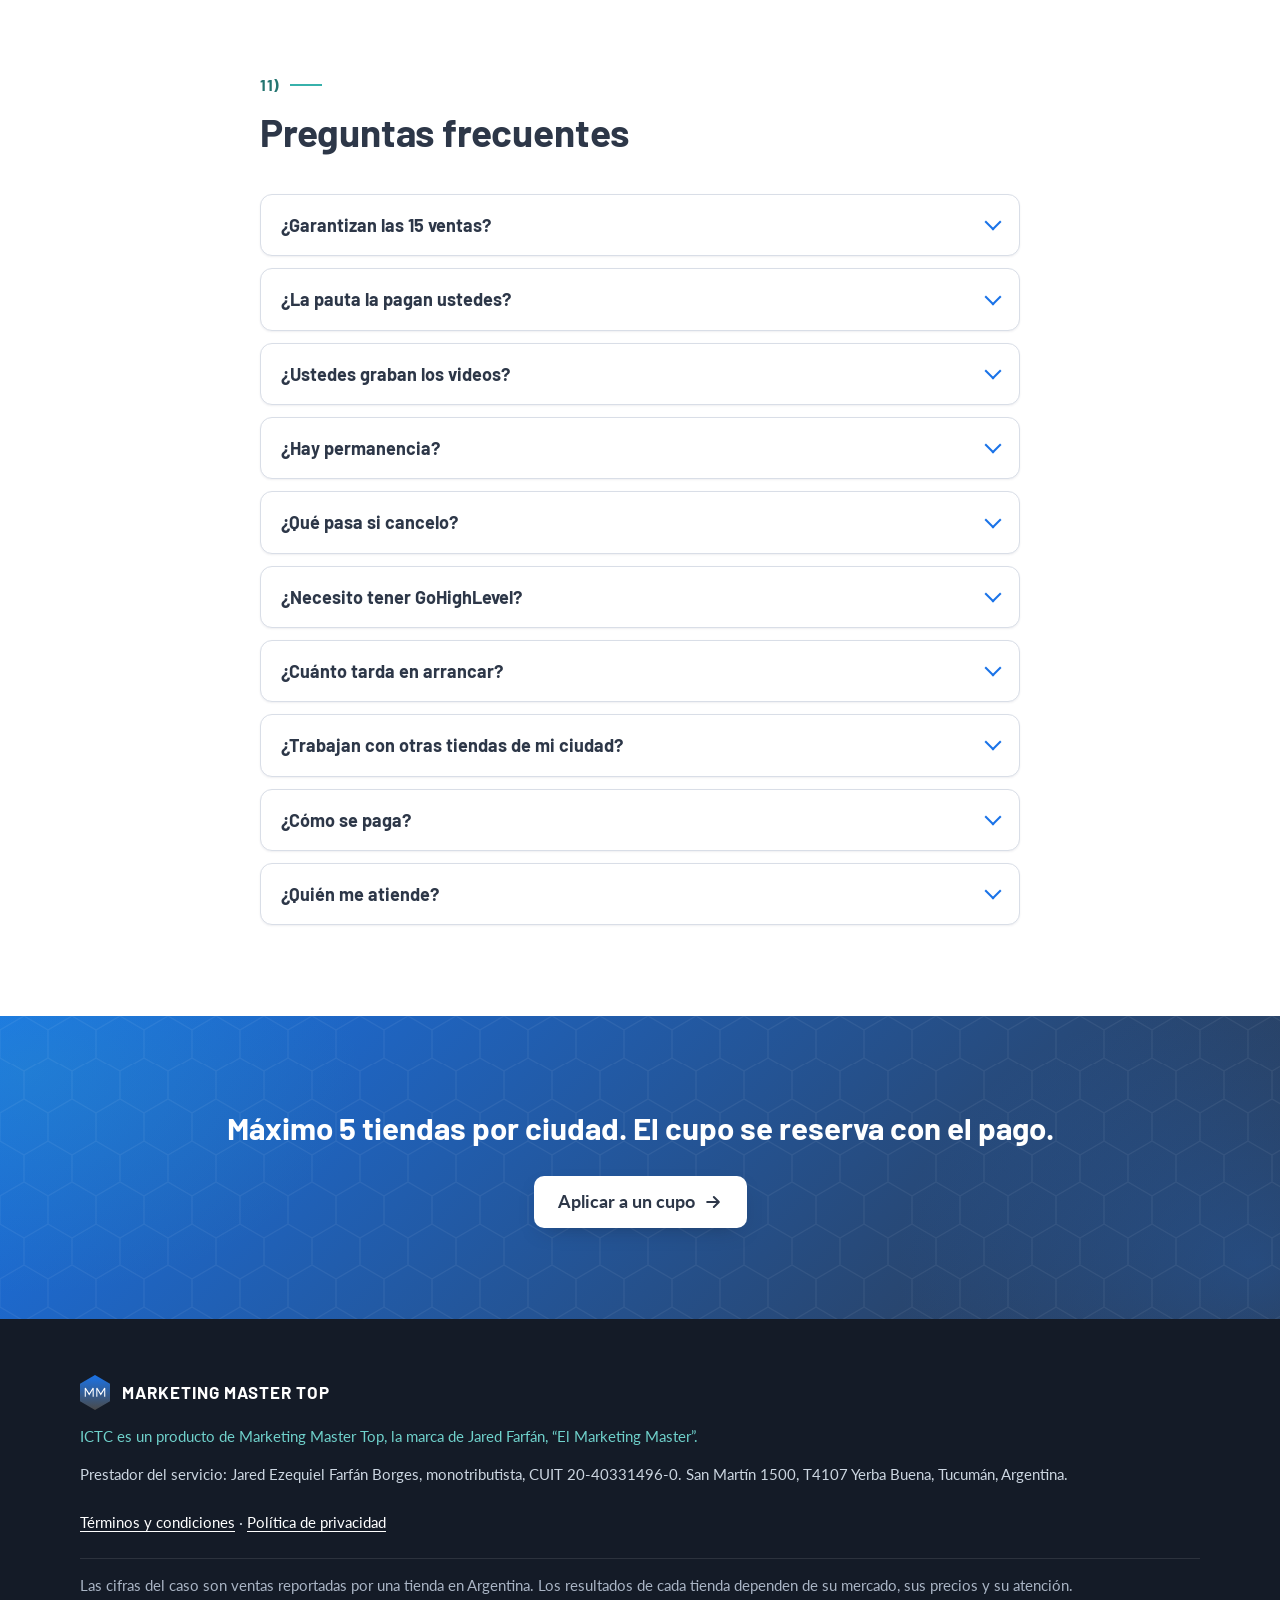
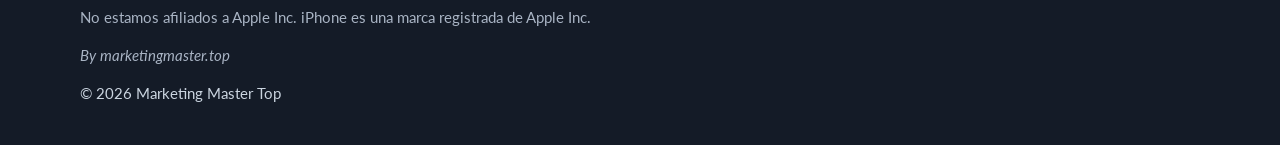
==== commit 884d3580: "Español neutro para quien visita desde fuera de Argentina - assets/js/idioma.js: detecta la variante" ====
--- a/index.html
+++ b/index.html
@@ -40,6 +40,23 @@
   <link rel="stylesheet" href="https://fonts.googleapis.com/css2?family=Barlow:wght@700&amp;family=Lato:ital,wght@0,400;0,700;0,900;1,400&amp;display=swap" media="print" onload="this.media='all'">
   <noscript><link rel="stylesheet" href="https://fonts.googleapis.com/css2?family=Barlow:wght@700&amp;family=Lato:ital,wght@0,400;0,700;0,900;1,400&amp;display=swap"></noscript>
   <link rel="stylesheet" href="assets/css/styles.css">
+  <script>
+    // Variante de idioma (ver assets/js/idioma.js): rioplatense en Argentina,
+    // neutro en el resto. Se decide ANTES de pintar para que no parpadee.
+    (function () {
+      var r = document.documentElement, v = "ar";
+      try {
+        var q = new URLSearchParams(location.search).get("es"), s = null;
+        try { s = sessionStorage.getItem("ict_idioma"); } catch (e) {}
+        var z = Intl.DateTimeFormat().resolvedOptions().timeZone || "";
+        v = (q === "ar" || q === "neutro") ? q : (s === "ar" || s === "neutro") ? s
+          : z ? (/^America\/(Argentina\/|Buenos_Aires$|Catamarca$|Cordoba$|Jujuy$|Mendoza$|Rosario$)/.test(z) ? "ar" : "neutro") : "ar";
+      } catch (e) {}
+      r.setAttribute("data-idioma", v);
+      // Red de seguridad: si el JS no llega a traducir, la página se muestra igual.
+      setTimeout(function () { r.classList.add("idioma-listo"); }, 1500);
+    })();
+  </script>
 
   <script>
     // Titular A/B: se decide ANTES de pintar para que no parpadee.
@@ -56,6 +73,8 @@
     })();
   </script>
   <link rel="modulepreload" href="config.js">
+  <!-- Idioma primero y por separado: solo depende de config.js, así no espera al resto. -->
+  <script type="module" src="assets/js/idioma.js"></script>
   <script type="module" src="assets/js/main.js"></script>
 </head>
 <body class="con-cta-movil">
--- a/assets/css/styles.css
+++ b/assets/css/styles.css
@@ -127,6 +127,10 @@
 [tabindex="-1"]:focus { outline: none; box-shadow: none; }
 
 [hidden] { display: none !important; }
+
+/* Español neutro: la página queda invisible un instante, hasta que idioma.js
+   termina de traducir (o hasta 1,5 s como máximo). Solo fuera de Argentina. */
+html[data-idioma="neutro"]:not(.idioma-listo) body { opacity: 0; }
 
 ::selection { background: rgba(55, 177, 171, .3); }
 
